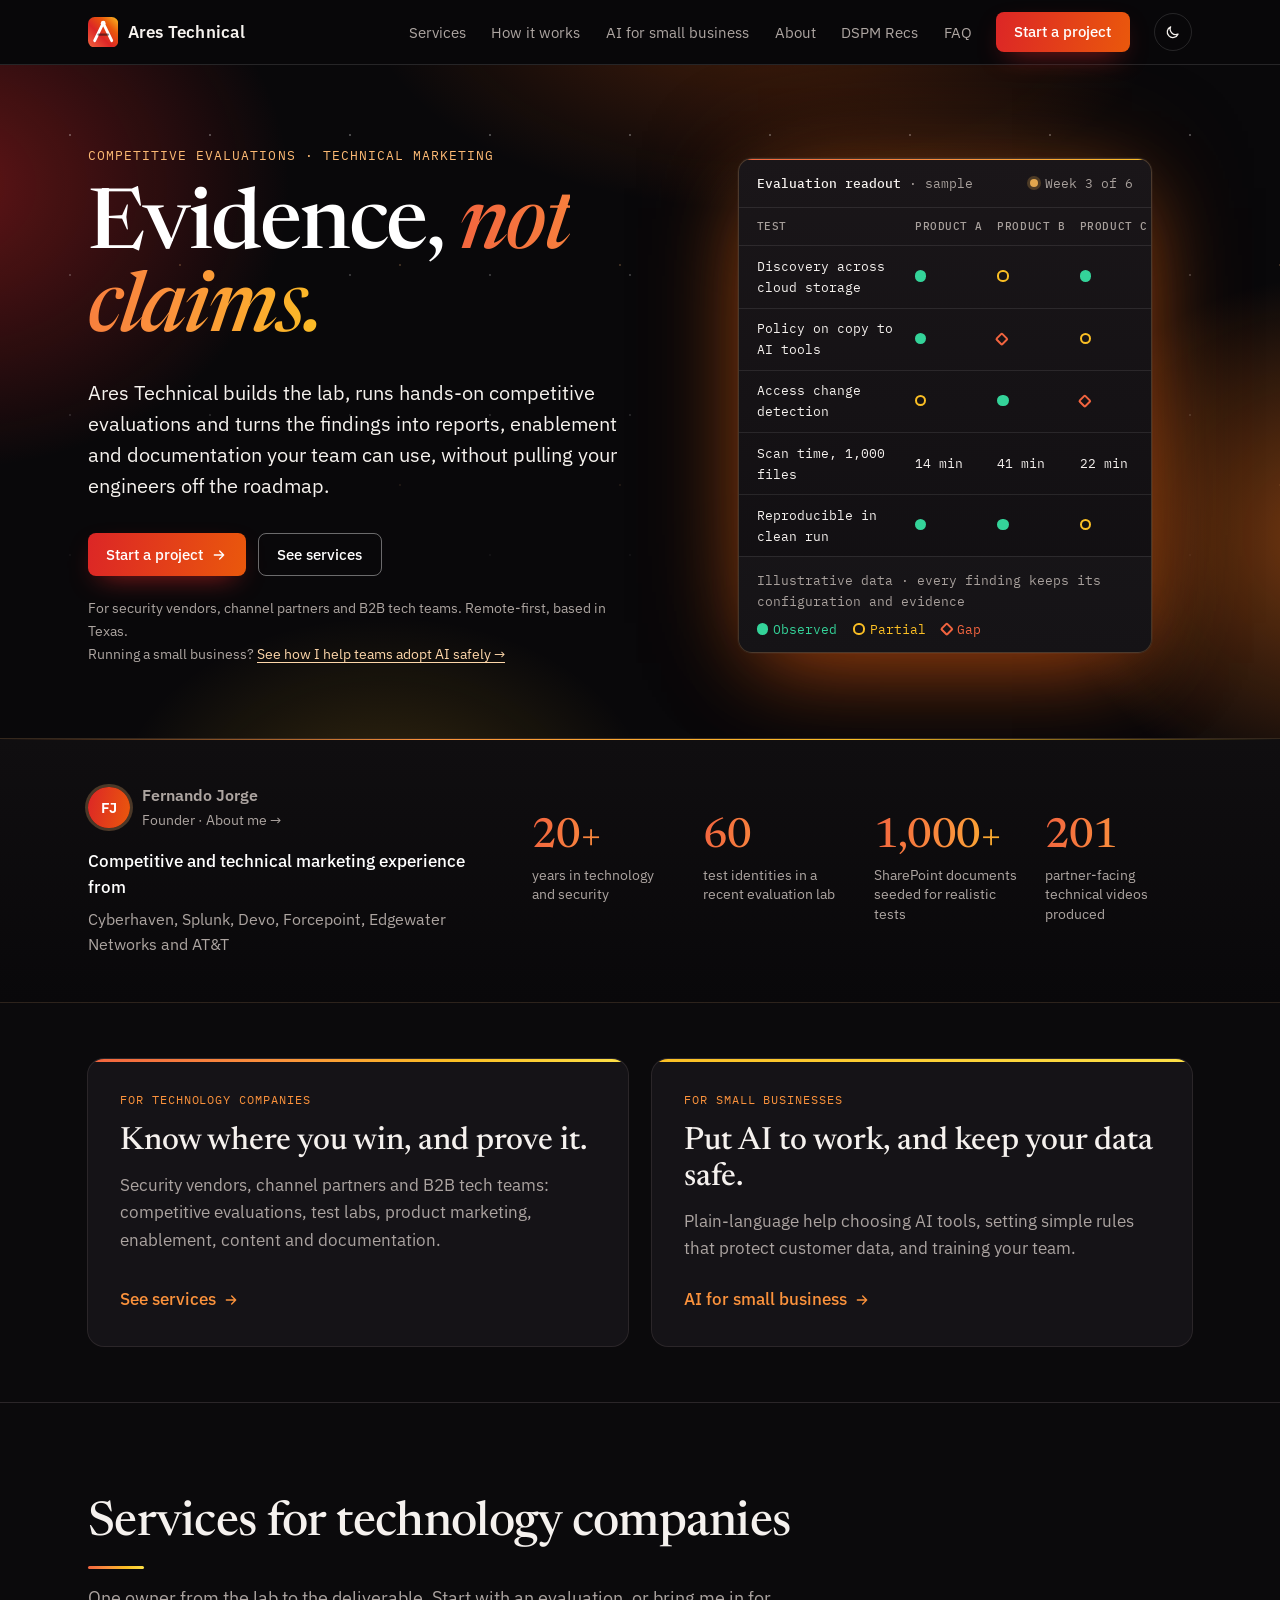
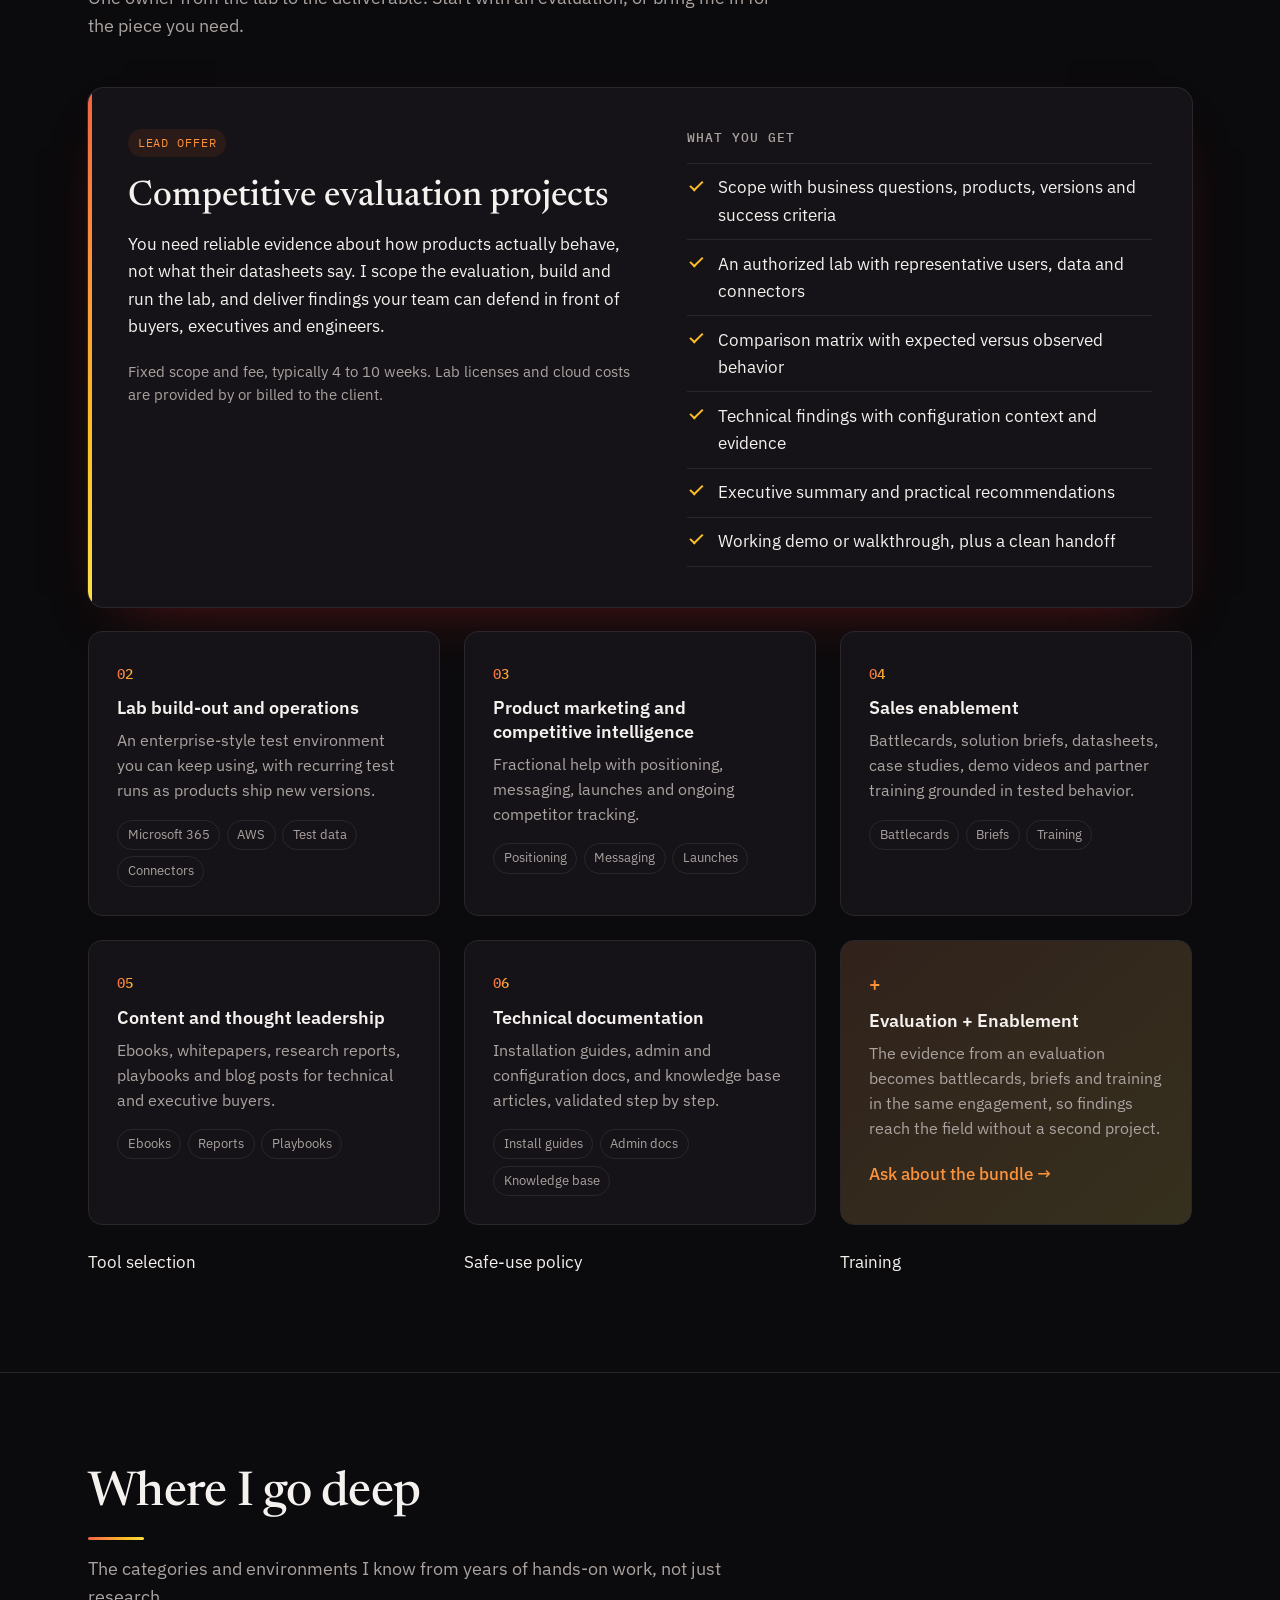
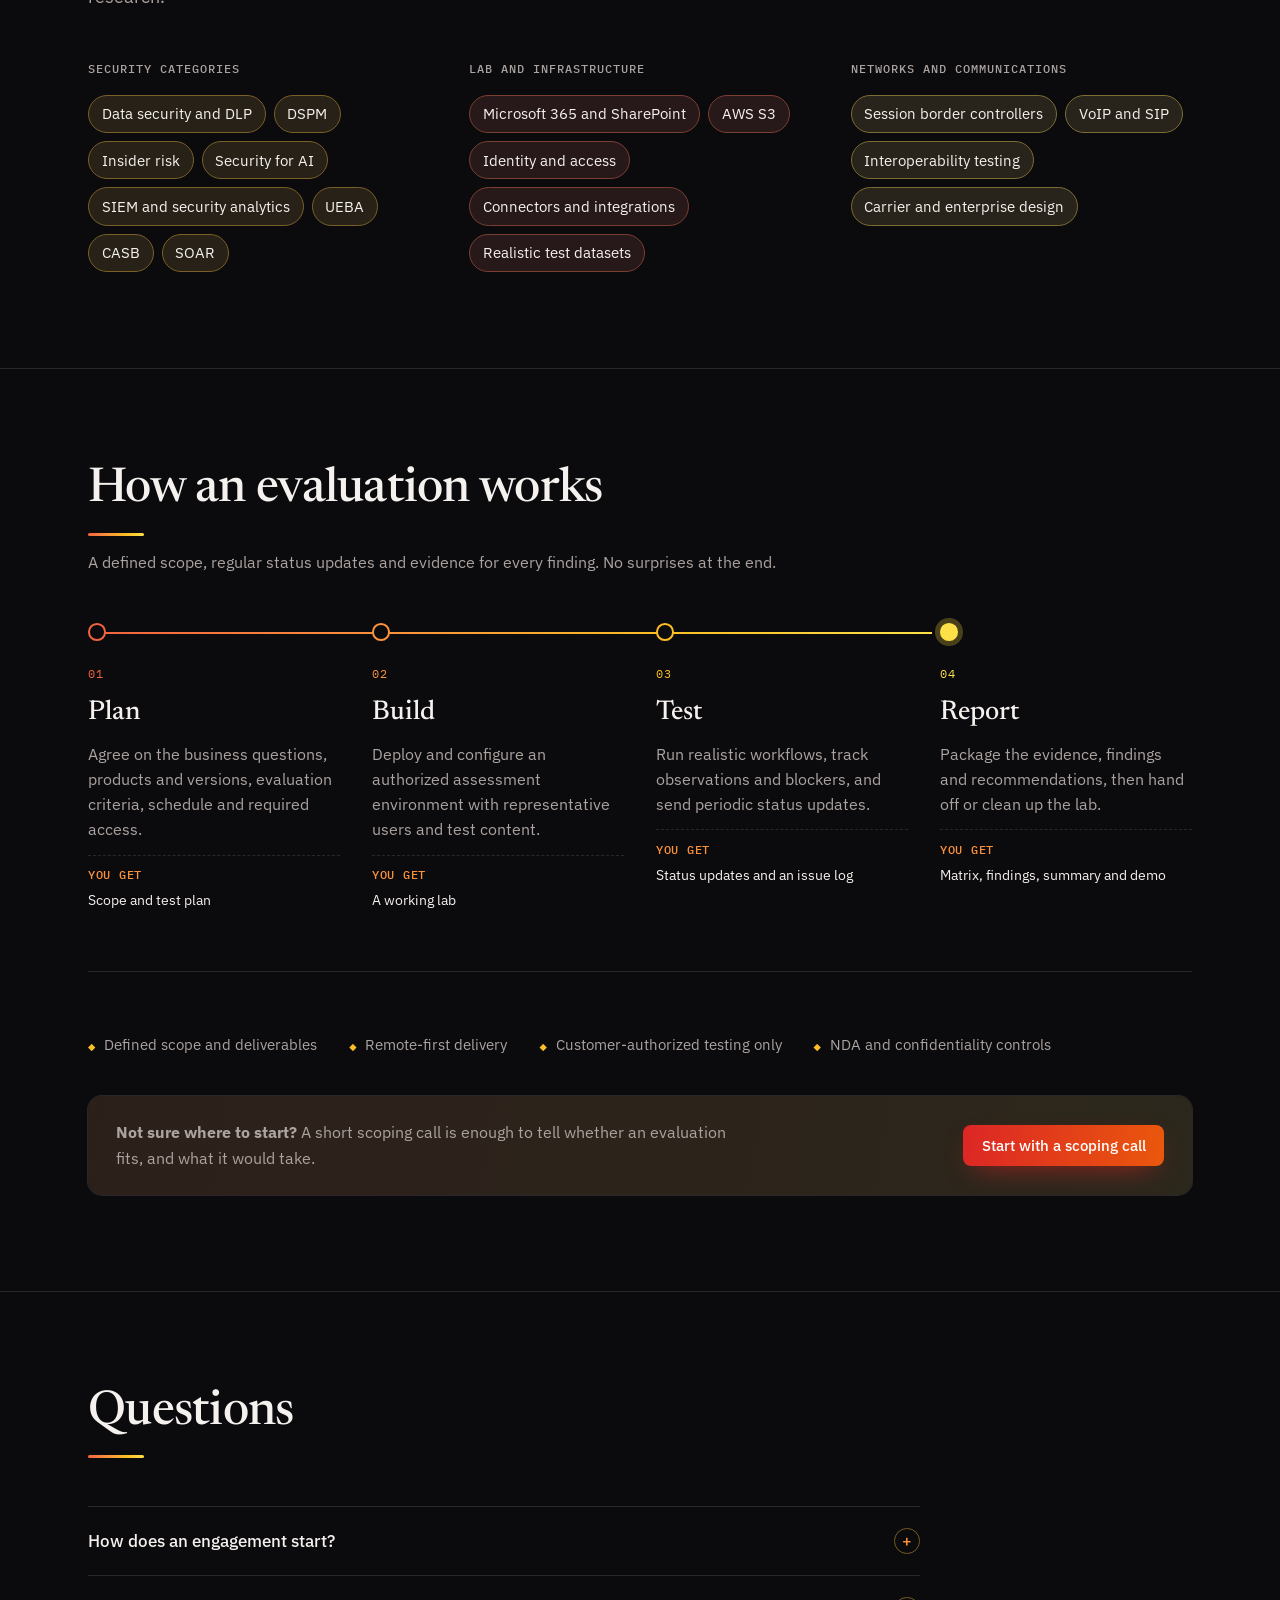
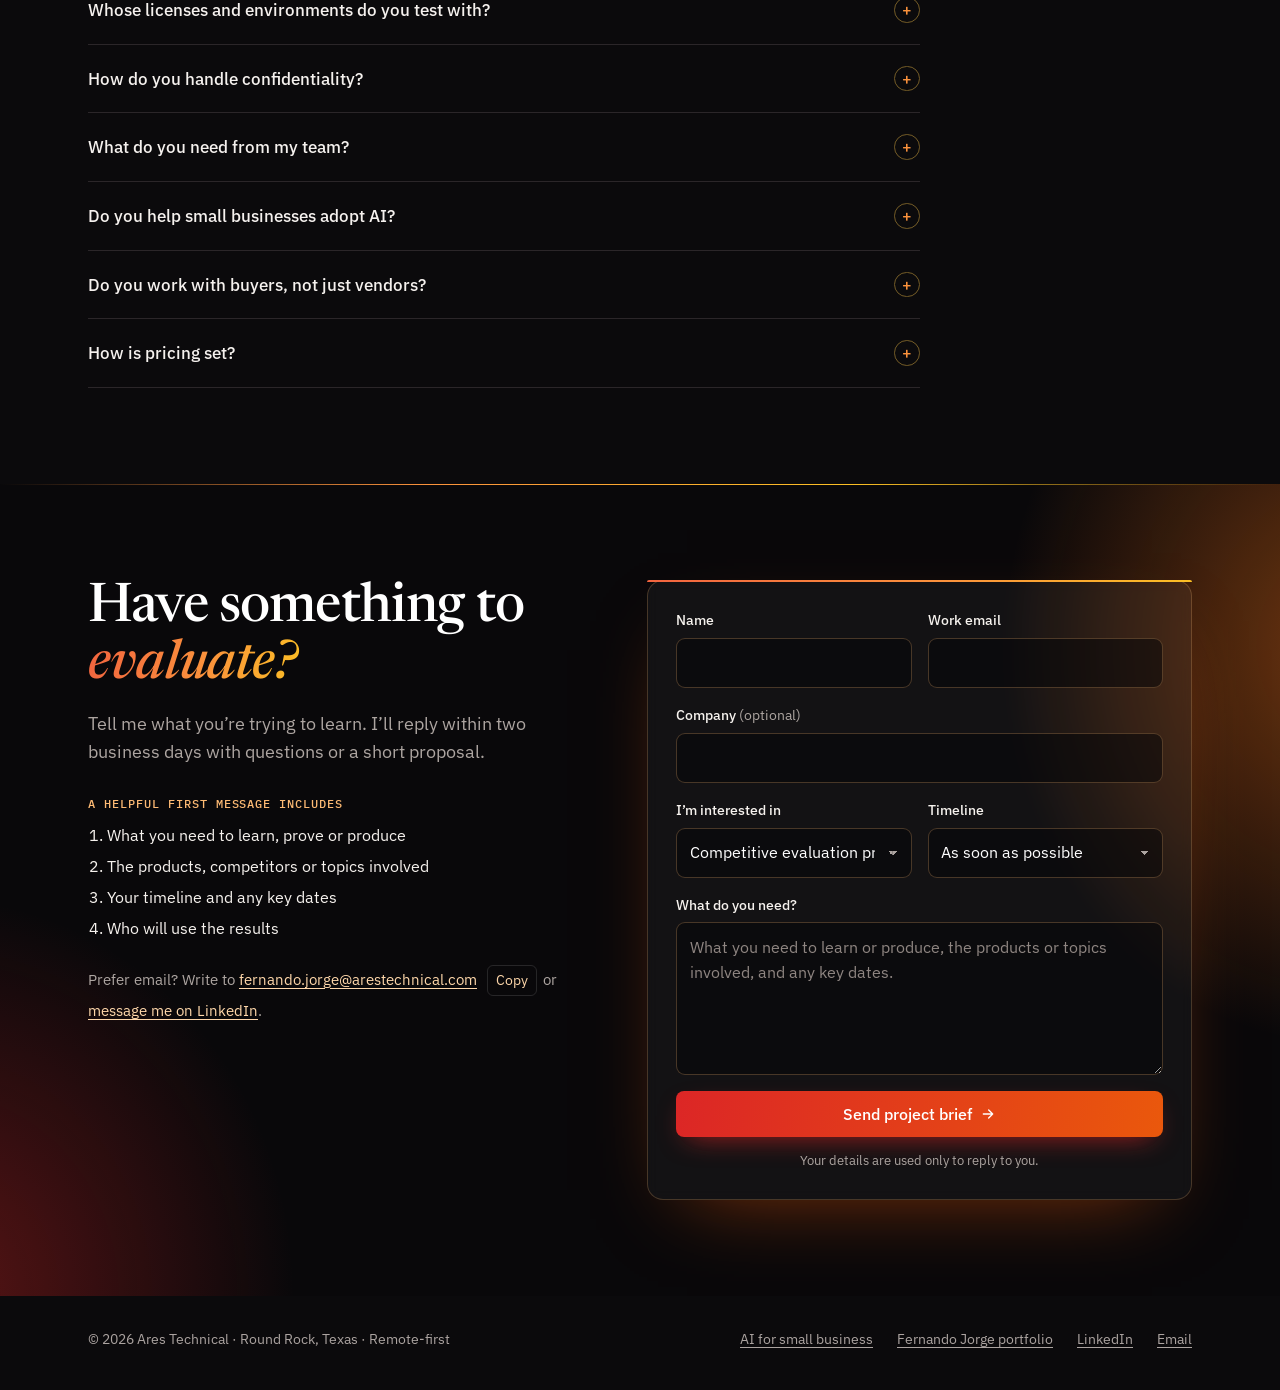
==== index.html @ 64ede727 "Add DSPM Recs to top menus; keep menus on one line - DSPM Recs link on homepage, AI page and portfol" ====
<!DOCTYPE html>
<html lang="en">
<head>
<script>document.documentElement.classList.add("js");var t=null;try{t=localStorage.getItem("fj-theme")}catch(e){}document.documentElement.setAttribute("data-theme",t||"dark")</script>
<meta charset="utf-8">
<meta name="viewport" content="width=device-width, initial-scale=1, viewport-fit=cover">
<title>Ares Technical — Competitive Evaluations and Technical Marketing</title>
<meta name="description" content="Ares Technical builds the lab, runs hands-on competitive evaluations and turns the findings into reports, enablement and documentation your team can use. Security, B2B tech and AI adoption for small businesses, remote-first.">
<link rel="canonical" href="https://arestechnical.com/">
<link rel="icon" href="/favicon.svg" type="image/svg+xml">
<meta property="og:type" content="website">
<meta property="og:site_name" content="Ares Technical">
<meta property="og:title" content="Ares Technical — Evidence, not claims">
<meta property="og:description" content="Hands-on competitive evaluations, lab build-out and technical marketing for security vendors, channel partners and B2B tech.">
<meta property="og:url" content="https://arestechnical.com/">
<meta name="twitter:card" content="summary">
<meta name="theme-color" content="#09080A">
<link rel="preconnect" href="https://fonts.googleapis.com">
<link rel="preconnect" href="https://fonts.gstatic.com" crossorigin>
<link href="https://fonts.googleapis.com/css2?family=Newsreader:ital,opsz,wght@0,6..72,400;0,6..72,500;1,6..72,400&family=IBM+Plex+Sans:wght@400;500;600&family=IBM+Plex+Mono:wght@400;500&display=swap" rel="stylesheet">
<script type="application/ld+json">
{"@context":"https://schema.org","@type":"ProfessionalService","name":"Ares Technical","url":"https://arestechnical.com/","email":"fernando.jorge@arestechnical.com","description":"Hands-on competitive evaluations, lab build-out and operations, product marketing, content, sales enablement, technical documentation, and AI adoption consulting for small businesses.","areaServed":"US","address":{"@type":"PostalAddress","addressLocality":"Round Rock","addressRegion":"TX","addressCountry":"US"},"founder":{"@type":"Person","name":"Fernando Jorge","url":"https://arestechnical.com/fernando/","sameAs":["https://www.linkedin.com/in/fernando-jorge"]}}
</script>
<style>
:root{
  --bg:#F6F7F5; --surface:#FFFFFF; --ink:#13233A; --muted:#556275; --rule:#D8DDE2;
  --accent:#0F6A69; --accent-ink:#FFFFFF; --accent-soft:#E2EFEE; --node:#B97A1F;
  --band:#13233A; --band-ink:#E6EBF1; --band-muted:#9AA7B8; --band-rule:#2A384B; --band-accent:#5DB8B3;
  --ok:#0F6A69; --part:#B97A1F; --gap:#B4434A;
  --serif:"Newsreader", Georgia, "Times New Roman", serif;
  --sans:"IBM Plex Sans", "Segoe UI", system-ui, -apple-system, sans-serif;
  --mono:"IBM Plex Mono", ui-monospace, "SF Mono", Menlo, monospace;
  color-scheme:light;
}
@media (prefers-color-scheme: dark){
  :root:not([data-theme="light"]){
    --bg:#0F1722; --surface:#152132; --ink:#E6EBF1; --muted:#9AA7B8; --rule:#2A384B;
    --accent:#5DB8B3; --accent-ink:#0F1722; --accent-soft:#1A3236; --node:#E2A64E;
    --band:#0A111A; --band-rule:#22303F;
    --ok:#5DB8B3; --part:#E2A64E; --gap:#E57B82; color-scheme:dark;
  }
}
:root[data-theme="dark"]{
  --bg:#0F1722; --surface:#152132; --ink:#E6EBF1; --muted:#9AA7B8; --rule:#2A384B;
  --accent:#5DB8B3; --accent-ink:#0F1722; --accent-soft:#1A3236; --node:#E2A64E;
  --band:#0A111A; --band-rule:#22303F;
  --ok:#5DB8B3; --part:#E2A64E; --gap:#E57B82; color-scheme:dark;
}
*,*::before,*::after{box-sizing:border-box}
html{scroll-behavior:smooth; scroll-padding-top:5rem}
@media (prefers-reduced-motion: reduce){html{scroll-behavior:auto}}
body{margin:0; background:var(--bg); color:var(--ink); font-family:var(--sans); font-size:1.0625rem; line-height:1.6; -webkit-font-smoothing:antialiased}
a{color:var(--accent); text-underline-offset:.18em; text-decoration-thickness:1px}
a:hover{text-decoration-thickness:2px}
:focus-visible{outline:2px solid var(--accent); outline-offset:3px; border-radius:3px}
.wrap{max-width:72rem; margin:0 auto; padding:0 1.5rem}
@media (max-width:480px){.wrap{padding:0 1rem}}
.skip{position:absolute; left:-999px; top:.5rem; background:var(--surface); padding:.5rem 1rem; z-index:20}
.skip:focus{left:1rem}

/* Header */
header.site{position:sticky; top:0; z-index:10; background:color-mix(in srgb, var(--bg) 92%, transparent); backdrop-filter:saturate(1.4) blur(8px); -webkit-backdrop-filter:saturate(1.4) blur(8px); border-bottom:1px solid var(--rule)}
header.site .wrap{display:flex; align-items:center; gap:1.5rem; min-height:4rem}
.brand{display:inline-flex; align-items:center; gap:.6rem; color:var(--ink); text-decoration:none; font-weight:600; letter-spacing:.01em; margin-right:auto}
.brand svg{width:1.9rem; height:1.9rem; flex:none}
.brand span{font-size:1.05rem}
nav.site ul{display:flex; gap:1.6rem; list-style:none; margin:0; padding:0; font-size:.95rem}
nav.site a{color:var(--muted); text-decoration:none}
nav.site a:hover{color:var(--ink)}
.btn{display:inline-flex; align-items:center; gap:.5rem; font:500 .95rem/1 var(--sans); padding:.8rem 1.15rem; border-radius:8px; text-decoration:none; border:1px solid transparent; cursor:pointer; transition:background-color .15s, border-color .15s, color .15s, transform .15s}
.btn-primary{background:var(--accent); color:var(--accent-ink)}
.btn-primary:hover{filter:brightness(1.08)}
.btn-ghost{border-color:var(--rule); color:var(--ink); background:transparent}
.btn-ghost:hover{border-color:var(--accent); color:var(--accent)}
.btn svg{width:1rem; height:1rem}
.icon-btn{display:inline-grid; place-items:center; width:2.4rem; height:2.4rem; border-radius:50%; border:1px solid var(--rule); background:transparent; color:var(--ink); cursor:pointer; flex:none}
.icon-btn:hover{border-color:var(--accent); color:var(--accent)}
.icon-btn svg{width:1.05rem; height:1.05rem}
.theme-btn .moon{display:none}
:root[data-theme="dark"] .theme-btn .sun{display:none}
:root[data-theme="dark"] .theme-btn .moon{display:block}
@media (prefers-color-scheme: dark){:root:not([data-theme="light"]) .theme-btn .sun{display:none} :root:not([data-theme="light"]) .theme-btn .moon{display:block}}
.menu-btn{display:none}
@media (max-width:1180px){
  .menu-btn{display:inline-grid}
  .hdr-cta{display:none}
  nav.site{position:absolute; left:0; right:0; top:100%; background:var(--bg); border-bottom:1px solid var(--rule); display:none}
  nav.site.open{display:block}
  nav.site ul{flex-direction:column; gap:0; padding:.5rem 1.5rem 1rem}
  nav.site li a{display:block; padding:.75rem 0; font-size:1.05rem; color:var(--ink); border-bottom:1px solid var(--rule)}
  nav.site li:last-child a{border-bottom:0}
}

/* Hero */
.hero{padding:5rem 0 4.5rem}
.hero .wrap{display:grid; grid-template-columns:1.05fr .95fr; gap:4rem; align-items:center}
.eyebrow{font-family:var(--mono); font-size:.8rem; letter-spacing:.08em; text-transform:uppercase; color:var(--accent); margin:0 0 1.25rem}
.hero h1{font-family:var(--serif); font-weight:500; font-size:clamp(3rem,6.5vw,5.4rem); line-height:1; letter-spacing:-.025em; margin:0 0 1.5rem}
.hero h1 em{font-style:italic; color:var(--accent)}
.lede{font-size:clamp(1.1rem,1.6vw,1.25rem); line-height:1.55; max-width:34rem; margin:0 0 2rem}
.cta-row{display:flex; flex-wrap:wrap; gap:.75rem}
.hero-note{font-size:.9rem; color:var(--muted); margin:1.25rem 0 0}
@media (max-width:960px){ .hero .wrap{grid-template-columns:1fr; gap:3rem} .hero{padding:3.5rem 0} }

/* Signature: evaluation readout */
.readout{background:var(--surface); border:1px solid var(--rule); border-radius:14px; box-shadow:0 1px 0 var(--rule), 0 18px 40px -24px rgba(19,35,58,.35); overflow:hidden; font-family:var(--mono); font-size:.82rem}
.readout-head{display:flex; align-items:center; justify-content:space-between; gap:1rem; padding:.85rem 1.1rem; border-bottom:1px solid var(--rule); color:var(--muted)}
.readout-head b{color:var(--ink); font-weight:500}
.lamp{display:inline-flex; align-items:center; gap:.45rem}
.lamp::before{content:""; width:.5rem; height:.5rem; border-radius:50%; background:var(--node); box-shadow:0 0 0 3px color-mix(in srgb, var(--node) 25%, transparent)}
.readout table{width:100%; border-collapse:collapse; table-layout:fixed}
.readout col.cap{width:40%}
.readout th,.readout td{padding:.6rem .7rem; text-align:left; border-bottom:1px solid var(--rule); white-space:nowrap}
.readout th:first-child,.readout td:first-child{padding-left:1.1rem}
.readout thead th{font-weight:500; color:var(--muted); font-size:.7rem; text-transform:uppercase; letter-spacing:.05em}
.readout td:first-child{color:var(--ink); white-space:normal}
.readout tbody tr:last-child td{border-bottom:0}
.mark{display:inline-flex; align-items:center; gap:.4rem}
.mark b{position:absolute; width:1px; height:1px; overflow:hidden; clip:rect(0 0 0 0); white-space:nowrap}
.legend .mark{gap:.35rem}
.mark i{width:.7rem; height:.7rem; border-radius:50%; display:inline-block}
.m-ok i{background:var(--ok)} .m-part i{background:transparent; border:2px solid var(--part)} .m-gap i{background:transparent; border:2px solid var(--gap); border-radius:2px; transform:rotate(45deg); width:.6rem; height:.6rem}
.m-ok{color:var(--ok)} .m-part{color:var(--part)} .m-gap{color:var(--gap)}
.readout-foot .legend{display:inline-flex; flex-wrap:wrap; gap:.4rem 1rem}
.readout-foot{display:flex; flex-wrap:wrap; gap:.4rem 1.25rem; padding:.8rem 1.1rem; border-top:1px solid var(--rule); color:var(--muted); background:color-mix(in srgb, var(--surface) 70%, var(--bg))}
.readout .row-in{opacity:1}
html.js .readout tbody tr{opacity:0; transform:translateY(4px); transition:opacity .45s ease, transform .45s ease}
html.js .readout.run tbody tr{opacity:1; transform:none}
@media (prefers-reduced-motion: reduce){ html.js .readout tbody tr{opacity:1; transform:none; transition:none} }
@media (max-width:1180px){ .readout{font-size:.76rem} }
@media (max-width:520px){ .readout th,.readout td{padding:.55rem .45rem} .readout th:first-child,.readout td:first-child{padding-left:.8rem} .readout{font-size:.72rem} .readout col.cap{width:44%} .readout th .pre{display:none} }

/* Proof band */
.band{background:var(--band); color:var(--band-ink)}
.proof{padding:2.75rem 0}
.proof .wrap{display:grid; grid-template-columns:1.2fr 2fr; gap:3rem; align-items:center}
.proof-lede{margin:0; font-size:1rem; color:var(--band-muted)}
.proof-lede strong{display:block; color:var(--band-ink); font-weight:500; font-size:1.05rem; margin-bottom:.35rem}
.stats{display:grid; grid-template-columns:repeat(4,1fr); gap:1.5rem; list-style:none; margin:0; padding:0}
.stats strong{display:block; font-family:var(--serif); font-weight:500; font-size:clamp(2rem,3.4vw,2.6rem); line-height:1; color:var(--band-accent); letter-spacing:-.02em}
.stats span{display:block; font-size:.88rem; color:var(--band-muted); margin-top:.45rem; line-height:1.4}
@media (max-width:900px){ .proof .wrap{grid-template-columns:1fr; gap:2rem} .stats{grid-template-columns:repeat(2,1fr)} }

/* Sections */
section.block{padding:6rem 0}
section.block + section.block{border-top:1px solid var(--rule)}
.sec-head{max-width:44rem; margin:0 0 3rem}
.sec-head h2{font-family:var(--serif); font-weight:500; font-size:clamp(2.1rem,4vw,3rem); line-height:1.08; letter-spacing:-.015em; margin:0 0 .9rem}
.sec-head p{color:var(--muted); margin:0; font-size:1.1rem}
@media (max-width:640px){ section.block{padding:4rem 0} }

/* Services */
.lead-svc{display:grid; grid-template-columns:1.1fr 1fr; gap:3rem; background:var(--surface); border:1px solid var(--rule); border-radius:16px; padding:2.5rem; margin-bottom:1.5rem}
.tag{display:inline-block; font-family:var(--mono); font-size:.72rem; letter-spacing:.08em; text-transform:uppercase; color:var(--accent); background:var(--accent-soft); padding:.3rem .6rem; border-radius:999px; margin:0 0 1rem}
.lead-svc h3{font-family:var(--serif); font-weight:500; font-size:clamp(1.7rem,3vw,2.2rem); line-height:1.12; margin:0 0 .9rem}
.lead-svc p{margin:0 0 1.25rem}
.lead-svc .fine{font-size:.92rem; color:var(--muted); margin:0}
.deliv h4{font-size:.8rem; font-family:var(--mono); text-transform:uppercase; letter-spacing:.08em; color:var(--muted); font-weight:500; margin:0 0 .9rem}
.deliv ul{list-style:none; margin:0; padding:0}
.deliv li{position:relative; padding:.65rem 0 .65rem 1.9rem; border-top:1px solid var(--rule)}
.deliv li:last-child{border-bottom:1px solid var(--rule)}
.deliv li::before{content:""; position:absolute; left:.2rem; top:1.05rem; width:.8rem; height:.45rem; border-left:2px solid var(--accent); border-bottom:2px solid var(--accent); transform:rotate(-45deg)}
@media (max-width:860px){ .lead-svc{grid-template-columns:1fr; gap:2rem; padding:1.75rem} }
.svc-grid{display:grid; grid-template-columns:repeat(3,1fr); gap:1.5rem; list-style:none; margin:0; padding:0}
.svc{background:var(--surface); border:1px solid var(--rule); border-radius:14px; padding:1.75rem; transition:border-color .2s, transform .2s}
.svc:hover{border-color:var(--accent); transform:translateY(-2px)}
.svc .num{font-family:var(--mono); font-size:.78rem; color:var(--accent)}
.svc h3{font-size:1.15rem; font-weight:600; margin:.6rem 0 .5rem; line-height:1.3}
.svc p{margin:0 0 1rem; color:var(--muted); font-size:.98rem}
.svc .chips{display:flex; flex-wrap:wrap; gap:.4rem; list-style:none; margin:0; padding:0}
.svc .chips li{font-size:.8rem; padding:.25rem .6rem; border:1px solid var(--rule); border-radius:999px; color:var(--muted)}
@media (max-width:960px){ .svc-grid{grid-template-columns:repeat(2,1fr)} }
@media (max-width:620px){ .svc-grid{grid-template-columns:1fr} }
.bundle{margin-top:1.5rem; display:flex; gap:1rem; align-items:flex-start; padding:1.25rem 1.5rem; border-left:3px solid var(--node); background:color-mix(in srgb, var(--node) 7%, var(--bg)); border-radius:0 10px 10px 0}
.bundle p{margin:0}

/* Process */
.process ol{list-style:none; margin:0; padding:0; display:grid; grid-template-columns:repeat(4,1fr); gap:2rem; position:relative}
.process ol::before{content:""; position:absolute; left:.55rem; right:calc(25% - 1rem); top:.55rem; height:2px; background:linear-gradient(90deg,var(--accent),var(--accent) 70%,var(--node))}
.process li{position:relative; padding-top:2.25rem}
.process .dot{position:absolute; top:0; left:0; width:1.1rem; height:1.1rem; border-radius:50%; background:var(--bg); border:2px solid var(--accent)}
.process li:last-child .dot{background:var(--node); border-color:var(--node)}
.process .step{font-family:var(--mono); font-size:.78rem; color:var(--muted); letter-spacing:.06em}
.process h3{font-family:var(--serif); font-weight:500; font-size:1.7rem; margin:.25rem 0 .5rem}
.process p{margin:0 0 .75rem; color:var(--muted); font-size:.98rem}
.process .out{font-size:.9rem; color:var(--ink); border-top:1px dashed var(--rule); padding-top:.65rem}
.process .out b{font-family:var(--mono); font-weight:500; font-size:.74rem; text-transform:uppercase; letter-spacing:.06em; color:var(--accent); display:block; margin-bottom:.2rem}
@media (max-width:860px){
  .process ol{grid-template-columns:1fr; gap:2rem; padding-left:2.25rem}
  .process ol::before{left:.5rem; right:auto; top:.5rem; bottom:.5rem; width:2px; height:auto; background:linear-gradient(180deg,var(--accent),var(--accent) 75%,var(--node))}
  .process li{padding-top:0}
  .process .dot{left:-2.25rem; top:.2rem}
}
.terms{display:flex; flex-wrap:wrap; gap:.6rem 2rem; list-style:none; margin:3rem 0 0; padding:1.5rem 0 0; border-top:1px solid var(--rule); font-size:.95rem; color:var(--muted)}
.terms li::before{content:"\25C6"; color:var(--accent); font-size:.6rem; margin-right:.55rem; vertical-align:middle}

/* Clients: tabs */
.tabs{display:grid; grid-template-columns:16rem 1fr; gap:3rem; align-items:start}
.tablist{display:flex; flex-direction:column; gap:.35rem}
.tab{all:unset; box-sizing:border-box; cursor:pointer; padding:.85rem 1rem; border-radius:10px; border:1px solid transparent; color:var(--muted); font-weight:500; display:flex; justify-content:space-between; align-items:center}
.tab:hover{color:var(--ink); background:var(--surface)}
.tab[aria-selected="true"]{color:var(--ink); background:var(--surface); border-color:var(--rule)}
.tab[aria-selected="true"]::after{content:""; width:.5rem; height:.5rem; border-top:2px solid var(--accent); border-right:2px solid var(--accent); transform:rotate(45deg)}
.tab:focus-visible{outline:2px solid var(--accent); outline-offset:2px}
.panel{background:var(--surface); border:1px solid var(--rule); border-radius:16px; padding:2.25rem; min-height:19rem}
.panel h3{font-family:var(--serif); font-weight:500; font-size:1.9rem; line-height:1.15; margin:0 0 .75rem}
.panel .prob{color:var(--muted); margin:0 0 1.5rem; font-size:1.05rem}
.panel h4{font-family:var(--mono); font-weight:500; font-size:.76rem; text-transform:uppercase; letter-spacing:.08em; color:var(--accent); margin:0 0 .6rem}
.panel ul{margin:0 0 1.5rem; padding-left:1.15rem}
.panel li{margin:.35rem 0}
.panel .fit{margin:0; font-size:.95rem; padding-top:1rem; border-top:1px solid var(--rule)}
html.js .panel{animation:fade .35s ease}
@keyframes fade{from{opacity:0; transform:translateY(6px)} to{opacity:1; transform:none}}
@media (prefers-reduced-motion: reduce){ html.js .panel{animation:none} }
@media (max-width:860px){
  .tabs{grid-template-columns:1fr; gap:1.25rem}
  .tablist{flex-direction:row; overflow-x:auto; padding-bottom:.25rem; scrollbar-width:thin}
  .tab{white-space:nowrap; flex:none}
  .tab[aria-selected="true"]::after{display:none}
  .panel{padding:1.5rem}
}

/* Expertise */
.exp{display:grid; grid-template-columns:repeat(3,1fr); gap:2.5rem}
@media (max-width:1100px){ .exp{grid-template-columns:repeat(2,1fr)} }
.exp h3{font-family:var(--mono); font-weight:500; font-size:.78rem; text-transform:uppercase; letter-spacing:.08em; color:var(--muted); margin:0 0 1rem}
.exp ul{list-style:none; margin:0; padding:0; display:flex; flex-wrap:wrap; gap:.5rem}
.exp li{font-size:.92rem; padding:.4rem .8rem; border:1px solid var(--rule); border-radius:999px; background:var(--surface)}
@media (max-width:860px){ .exp{grid-template-columns:1fr; gap:2rem} }

/* Work */
.work-grid{display:grid; grid-template-columns:repeat(2,1fr); gap:1.5rem; list-style:none; margin:0; padding:0}
.work{display:flex; flex-direction:column; background:var(--surface); border:1px solid var(--rule); border-radius:14px; padding:1.75rem; text-decoration:none; color:var(--ink); transition:border-color .2s, transform .2s}
.work:hover{border-color:var(--accent); transform:translateY(-2px)}
.work .meta{font-family:var(--mono); font-size:.76rem; color:var(--muted); text-transform:uppercase; letter-spacing:.06em}
.work h3{font-family:var(--serif); font-weight:500; font-size:1.45rem; line-height:1.2; margin:.6rem 0 .5rem}
.work p{margin:0 0 1rem; color:var(--muted); font-size:.98rem}
.work .go{margin-top:auto; color:var(--accent); font-weight:500; font-size:.95rem}
.work-more{margin:2rem 0 0}
@media (max-width:760px){ .work-grid{grid-template-columns:1fr} }

/* About */
.about{display:grid; grid-template-columns:1fr 1.4fr; gap:4rem; align-items:start}
.about .sec-head{margin:0}
.about-body p{margin:0 0 1.1rem; font-size:1.08rem}
.about-body .roles-h{font-family:var(--mono); font-weight:500; font-size:.76rem; letter-spacing:.08em; text-transform:uppercase; color:var(--accent); margin:2rem 0 .6rem}
.about-body .roles{list-style:none; margin:0 0 1.5rem; padding:0}
.about-body .roles li{display:grid; grid-template-columns:12rem 1fr; gap:1.25rem; padding:.75rem 0; border-top:1px solid var(--rule); font-size:.95rem}
.about-body .roles li:last-child{border-bottom:1px solid var(--rule)}
.about-body .roles b{font-weight:600}
.about-body .roles span{color:var(--muted)}
.creds{display:flex; flex-wrap:wrap; gap:.5rem; list-style:none; margin:0 0 1.5rem; padding:0}
.creds li{font-size:.85rem; padding:.3rem .7rem; border-radius:6px; background:var(--accent-soft); color:var(--ink)}
@media (max-width:860px){ .about{grid-template-columns:1fr; gap:2rem} .about-body .roles li{grid-template-columns:1fr; gap:.2rem} }

/* FAQ */
.faq{max-width:52rem}
.faq details{border-top:1px solid var(--rule)}
.faq details:last-child{border-bottom:1px solid var(--rule)}
.faq summary{list-style:none; cursor:pointer; display:flex; justify-content:space-between; gap:1rem; align-items:center; padding:1.25rem 0; font-weight:500; font-size:1.08rem}
.faq summary::-webkit-details-marker{display:none}
.faq summary::after{content:"+"; flex:none; width:1.6rem; height:1.6rem; display:grid; place-items:center; border:1px solid var(--rule); border-radius:50%; color:var(--accent); font-size:1rem}
.faq details[open] summary::after{content:"\2212"}
.faq details p{margin:0 0 1.25rem; color:var(--muted); max-width:46rem}

/* Contact */
.contact{padding:6rem 0}
.contact .wrap{display:grid; grid-template-columns:1.2fr 1fr; gap:4rem; align-items:start}
.contact h2{font-family:var(--serif); font-weight:500; font-size:clamp(2.3rem,4.5vw,3.4rem); line-height:1.05; letter-spacing:-.015em; margin:0 0 1rem; color:var(--band-ink)}
.contact h2 em{color:var(--band-accent)}
.contact p{color:var(--band-muted); margin:0 0 1.75rem; font-size:1.1rem; max-width:32rem}
.contact .btn-primary{background:var(--band-accent); color:#0A111A}
.contact .btn-ghost{color:var(--band-ink); border-color:var(--band-rule)}
.contact .btn-ghost:hover{border-color:var(--band-accent); color:var(--band-accent)}
.brief{border:1px solid var(--band-rule); border-radius:14px; padding:1.75rem}
.brief h3{font-family:var(--mono); font-weight:500; font-size:.78rem; text-transform:uppercase; letter-spacing:.08em; color:var(--band-accent); margin:0 0 1rem}
.brief ol{margin:0; padding-left:1.2rem; color:var(--band-ink)}
.brief li{margin:.55rem 0}
.brief .mail{display:block; margin-top:1.25rem; padding-top:1rem; border-top:1px solid var(--band-rule); color:var(--band-muted); font-size:.95rem}
.brief .mail a{color:var(--band-ink)}
@media (max-width:860px){ .contact .wrap{grid-template-columns:1fr; gap:2.5rem} .contact{padding:4rem 0} }

footer.site{padding:2rem 0 2.5rem; font-size:.88rem; color:var(--muted)}
footer.site .wrap{display:flex; flex-wrap:wrap; gap:1rem 2rem; justify-content:space-between}
footer.site ul{display:flex; flex-wrap:wrap; gap:.5rem 1.5rem; list-style:none; margin:0; padding:0}
footer.site a{color:var(--muted)}
footer.site a:hover{color:var(--ink)}

html.js .rv{opacity:0; transform:translateY(14px); transition:opacity .7s ease, transform .7s ease}
html.js .rv.in{opacity:1; transform:none}
@media (prefers-reduced-motion: reduce){ html.js .rv{opacity:1; transform:none; transition:none} .svc, .work{transition:none} }

/* ===== Color layer: warm near-black + red → orange → amber → yellow ===== */
:root{
  /* light theme */
  --bg:#FBF8F5; --surface:#FFFFFF; --ink:#1A1418; --muted:#665A5E; --rule:#EDE3DC;
  --accent:#C2410C; --accent-soft:#FDECE4;
  --c1:#DC2626; --c2:#EA580C; --c3:#C2410C; --c4:#D97706;
  --grad:linear-gradient(100deg,var(--c1) 0%,var(--c2) 35%,var(--c3) 68%,var(--c4) 100%);
  --grad-text:linear-gradient(100deg,#EA580C 0%,#C2410C 100%);
  --btn:linear-gradient(100deg,#DC2626 0%,#EA580C 100%);
  --ondark-text:linear-gradient(100deg,#F2643F 0%,#FB923C 55%,#FBBF24 100%);
  --night:#09080A; --night-ink:#F6F2EE; --night-muted:#ADA5A1; --night-rule:rgba(255,255,255,.12);
}
:root[data-theme="dark"]{
  --bg:#0B0A0C; --surface:#151317; --ink:#F5F1EE; --muted:#ABA3A0; --rule:#2B2629;
  --accent:#FB923C; --accent-soft:#2A1A18;
  --c1:#F2643F; --c2:#FB923C; --c3:#FBBF24; --c4:#FDE047;
  --grad-text:var(--ondark-text);
}
@media (prefers-color-scheme: dark){ :root:not([data-theme="light"]){
  --bg:#0B0A0C; --surface:#151317; --ink:#F5F1EE; --muted:#ABA3A0; --rule:#2B2629;
  --accent:#FB923C; --accent-soft:#2A1A18;
  --c1:#F2643F; --c2:#FB923C; --c3:#FBBF24; --c4:#FDE047;
  --grad-text:var(--ondark-text);
}}

/* Header: always midnight */
header.site{background:color-mix(in srgb, var(--night) 86%, transparent); border-bottom-color:var(--night-rule)}
header.site .brand{color:var(--night-ink)}
header.site nav.site a{color:var(--night-muted)}
header.site nav.site a:hover{color:#fff}
header.site .icon-btn{color:var(--night-ink); border-color:var(--night-rule)}
header.site .icon-btn:hover{color:#fff; border-color:#fff}
@media (max-width:1180px){ header.site nav.site{background:var(--night); border-bottom-color:var(--night-rule)} header.site nav.site li a{color:var(--night-ink); border-bottom-color:var(--night-rule)} }

/* Buttons */
.btn-primary{background:var(--btn); color:#fff; border:0; box-shadow:0 10px 28px -12px rgba(220, 38, 38,.85)}
.btn-primary:hover{filter:brightness(1.1); transform:translateY(-1px)}
.btn-ghost:hover{border-color:var(--c3); color:var(--accent)}

/* Hero: midnight with blue/violet edge glows */
.hero{position:relative; overflow:hidden; color:var(--night-ink); background:
  radial-gradient(38% 60% at -4% 18%, rgba(220, 38, 38,.42) 0%, transparent 70%),
  radial-gradient(32% 55% at 104% 70%, rgba(249, 115, 22,.45) 0%, transparent 70%),
  radial-gradient(45% 45% at 60% -10%, rgba(234, 88, 12,.28) 0%, transparent 70%),
  radial-gradient(30% 40% at 30% 110%, rgba(251, 191, 36,.18) 0%, transparent 70%),
  var(--night)}
.hero::before{content:""; position:absolute; inset:0; pointer-events:none; opacity:.55;
  background-image:radial-gradient(rgba(255,255,255,.55) 1px, transparent 1.4px), radial-gradient(rgba(253, 186, 116,.6) 1px, transparent 1.4px);
  background-size:140px 140px, 220px 220px; background-position:0 0, 70px 90px;
  -webkit-mask-image:linear-gradient(180deg,#000 0%,transparent 85%); mask-image:linear-gradient(180deg,#000 0%,transparent 85%)}
.hero .wrap{position:relative}
.hero .eyebrow{color:#FDBA74}
.hero h1{color:#fff}
.hero h1 em{background:var(--ondark-text); -webkit-background-clip:text; background-clip:text; color:transparent; padding-right:.06em}
.hero .lede{color:var(--night-ink)}
.hero .hero-note{color:var(--night-muted)}
.hero .btn-ghost{color:#fff; border-color:rgba(255,255,255,.4)}
.hero .btn-ghost:hover{border-color:#fff; color:#fff; background:rgba(255,255,255,.06)}

/* Readout: dark app panel with a glow */
.readout{position:relative; --ink:#F5F1EE; --muted:#A8A09C; --rule:rgba(255,255,255,.09); --surface:#141215; --bg:#0E0C0F;
  --ok:#34D399; --part:#FBBF24; --gap:#F2643F;
  background:linear-gradient(180deg,#1A1619,#100E11); color:var(--ink); border:1px solid rgba(253, 186, 116,.22);
  box-shadow:0 0 0 1px rgba(255,255,255,.03), 0 30px 80px -20px rgba(234, 88, 12,.55), 0 0 120px -30px rgba(249, 115, 22,.5)}
.readout::before{content:""; position:absolute; inset:-1px -1px auto -1px; height:2px; background:var(--ondark-text); border-radius:14px 14px 0 0}
.readout .readout-foot{background:rgba(255,255,255,.02)}

/* Proof band: midnight with gradient numbers */
.proof.band{position:relative; background:linear-gradient(180deg,#100E10,#09080A); color:var(--night-ink); border-top:1px solid rgba(253, 186, 116,.18); border-bottom:1px solid rgba(253, 186, 116,.12)}
.proof.band::before{content:""; position:absolute; inset:0 0 auto 0; height:1px; background:linear-gradient(90deg,transparent,#FB923C,#FBBF24,transparent)}
.proof .proof-lede{color:var(--night-muted)}
.proof .proof-lede strong{color:#fff}
.proof .stats strong{background:var(--ondark-text); -webkit-background-clip:text; background-clip:text; color:transparent}
.proof .stats span{color:var(--night-muted)}

/* Section headings */
.sec-head h2::after{content:""; display:block; width:3.5rem; height:3px; border-radius:2px; background:var(--grad); margin-top:1rem}
.g-text{background:var(--grad-text); -webkit-background-clip:text; background-clip:text; color:transparent}

/* Services */
.tag{background:var(--accent-soft); color:var(--accent)}
.lead-svc{position:relative; border:0; overflow:hidden; box-shadow:0 0 0 1px var(--rule), 0 24px 60px -36px rgba(220, 38, 38,.5)}
.lead-svc::before{content:""; position:absolute; inset:0 auto 0 0; width:4px; background:linear-gradient(180deg,var(--c1),var(--c2),var(--c3),var(--c4))}
.deliv li::before{border-color:var(--c3)}
.svc{position:relative; overflow:hidden}
.svc::before{content:""; position:absolute; inset:0 0 auto 0; height:2px; background:var(--grad); transform:scaleX(0); transform-origin:left; transition:transform .35s ease}
.svc:hover{border-color:transparent; box-shadow:0 0 0 1px color-mix(in srgb,var(--c3) 45%, transparent), 0 20px 50px -28px rgba(234, 88, 12,.6)}
.svc:hover::before{transform:scaleX(1)}
.svc .num{background:var(--grad-text); -webkit-background-clip:text; background-clip:text; color:transparent; font-weight:500; font-size:.9rem}
.bundle{border-left:0; position:relative; border-radius:12px; background:linear-gradient(100deg, color-mix(in srgb,var(--c2) 10%, var(--bg)), color-mix(in srgb,var(--c4) 10%, var(--bg)))}
.bundle::before{content:""; position:absolute; inset:0 auto 0 0; width:4px; border-radius:12px 0 0 12px; background:var(--btn)}

/* Process */
.process ol::before{background:var(--grad); height:2px}
@media (max-width:860px){ .process ol::before{background:linear-gradient(180deg,var(--c1),var(--c2),var(--c3),var(--c4)); width:2px; height:auto} }
.process li:nth-child(1) .dot{border-color:var(--c1)} .process li:nth-child(2) .dot{border-color:var(--c2)} .process li:nth-child(3) .dot{border-color:var(--c3)}
.process li:nth-child(4) .dot{background:var(--c4); border-color:var(--c4); box-shadow:0 0 0 5px color-mix(in srgb,var(--c4) 25%, transparent)}
.process li:nth-child(1) .step{color:var(--c1)} .process li:nth-child(2) .step{color:var(--c2)} .process li:nth-child(3) .step{color:var(--c3)} .process li:nth-child(4) .step{color:var(--c4)}
.process .out b{color:var(--accent)}
.terms li::before{color:var(--c3)}

/* Clients */
.tab[aria-selected="true"]{position:relative; border-color:transparent; box-shadow:0 0 0 1px var(--rule)}
.tab[aria-selected="true"]::before{content:""; position:absolute; left:0; top:.6rem; bottom:.6rem; width:3px; border-radius:2px; background:var(--btn)}
.tab[aria-selected="true"]::after{border-color:var(--c3)}
.panel{position:relative; overflow:hidden; border:0; box-shadow:0 0 0 1px var(--rule), 0 24px 60px -36px rgba(220, 38, 38,.45)}
.panel::before{content:""; position:absolute; inset:0 0 auto 0; height:3px; background:var(--grad)}
.panel h4{color:var(--accent)}
@media (max-width:860px){ .tab[aria-selected="true"]::before{left:.6rem; right:.6rem; top:auto; bottom:0; width:auto; height:3px} }

/* Expertise chips tinted per column */
.exp > div:nth-child(1) li{border-color:color-mix(in srgb,var(--c3) 38%, var(--rule)); background:color-mix(in srgb,var(--c3) 8%, var(--surface))}
.exp > div:nth-child(2) li{border-color:color-mix(in srgb,var(--c1) 40%, var(--rule)); background:color-mix(in srgb,var(--c1) 8%, var(--surface))}
.exp > div:nth-child(3) li{border-color:color-mix(in srgb,var(--c4) 38%, var(--rule)); background:color-mix(in srgb,var(--c4) 8%, var(--surface))}
.exp > div:nth-child(4) li{border-color:color-mix(in srgb,var(--c2) 40%, var(--rule)); background:color-mix(in srgb,var(--c2) 8%, var(--surface))}

/* Work cards */
.work{position:relative; overflow:hidden}
.work::before{content:""; position:absolute; inset:0 0 auto 0; height:2px; background:var(--grad); transform:scaleX(0); transform-origin:left; transition:transform .35s ease}
.work:hover{border-color:transparent; box-shadow:0 0 0 1px color-mix(in srgb,var(--c3) 45%, transparent), 0 20px 50px -28px rgba(234, 88, 12,.6)}
.work:hover::before{transform:scaleX(1)}
.work .go{color:var(--accent)}
.creds li{background:var(--accent-soft)}
.faq summary::after{color:var(--accent); border-color:color-mix(in srgb,var(--c3) 35%, var(--rule))}

/* Contact: midnight with glows */
.contact.band{position:relative; overflow:hidden; background:
  radial-gradient(40% 70% at -5% 100%, rgba(220, 38, 38,.38) 0%, transparent 70%),
  radial-gradient(38% 70% at 105% 20%, rgba(249, 115, 22,.42) 0%, transparent 70%),
  var(--night)}
.contact.band::before{content:""; position:absolute; inset:0 0 auto 0; height:1px; background:linear-gradient(90deg,transparent,#FB923C,#FBBF24,transparent)}
.contact h2{color:#fff}
.contact h2 em{background:var(--ondark-text); -webkit-background-clip:text; background-clip:text; color:transparent; padding-right:.06em}
.contact p{color:var(--night-muted)}
.contact .btn-primary{background:var(--btn); color:#fff}
.contact .btn-ghost{color:#fff; border-color:rgba(255,255,255,.35)}
.contact .btn-ghost:hover{border-color:#fff; color:#fff}
.brief{background:rgba(255,255,255,.04); border-color:rgba(253, 186, 116,.2); backdrop-filter:blur(6px)}
.brief h3{color:#FDBA74}
.brief ol{color:var(--night-ink)}
.brief .mail{border-top-color:var(--night-rule); color:var(--night-muted)}
.brief .mail a{color:#fff}

.mail-alt{margin:1.1rem 0 0; font-size:.95rem; color:var(--night-muted)}
.mail-alt a{color:#FED7AA}
.linkish{all:unset; cursor:pointer; color:#FED7AA; text-decoration:underline; text-underline-offset:.18em}
.linkish:hover{color:#fff}
.linkish:focus-visible{outline:2px solid #FB923C; outline-offset:2px; border-radius:2px}
.copy-mini{margin-left:.5rem; font-size:.85rem; padding:.1rem .5rem; border:1px solid var(--night-rule); border-radius:6px; text-decoration:none}
.toast{position:fixed; left:50%; bottom:calc(1.5rem + env(safe-area-inset-bottom,0px)); transform:translate(-50%,12px); background:#1C1418; color:#F6F2EE; border:1px solid rgba(253, 186, 116,.3); padding:.75rem 1.1rem; border-radius:10px; font-size:.95rem; box-shadow:0 14px 40px -12px rgba(0,0,0,.6); opacity:0; pointer-events:none; transition:opacity .2s, transform .2s; z-index:30; max-width:calc(100vw - 2rem)}
.toast.show{opacity:1; transform:translate(-50%,0)}

/* Contact form */
.contact .wrap{grid-template-columns:1fr 1.1fr}
.tips{margin:0 0 1.5rem}
.tips h3{font-family:var(--mono); font-weight:500; font-size:.76rem; text-transform:uppercase; letter-spacing:.08em; color:#FDBA74; margin:0 0 .6rem}
.tips ol{margin:0; padding-left:1.2rem; color:var(--night-ink); font-size:.98rem}
.tips li{margin:.35rem 0}
.contact .mail-alt{margin:0}
.form-card{position:relative; background:rgba(255,255,255,.045); border:1px solid rgba(253, 186, 116,.22); border-radius:16px; padding:1.75rem; backdrop-filter:blur(6px); box-shadow:0 30px 80px -40px rgba(234, 88, 12,.6)}
.form-card::before{content:""; position:absolute; inset:-1px -1px auto -1px; height:2px; border-radius:16px 16px 0 0; background:var(--ondark-text)}
.f-row{display:grid; grid-template-columns:1fr 1fr; gap:1rem}
.field{display:flex; flex-direction:column; margin:0 0 1rem}
.field label{font-size:.88rem; font-weight:500; color:var(--night-ink); margin:0 0 .4rem}
.field .opt{font-weight:400; color:var(--night-muted)}
.field input,.field select,.field textarea{font:inherit; font-size:1rem; color:#fff; background:rgba(9, 8, 10,.55); border:1px solid rgba(253, 186, 116,.25); border-radius:9px; padding:.7rem .8rem; width:100%; transition:border-color .15s, box-shadow .15s}
.field select{appearance:none; -webkit-appearance:none; padding-right:2.2rem; background-image:linear-gradient(45deg,transparent 50%,#ADA5A1 50%),linear-gradient(135deg,#ADA5A1 50%,transparent 50%); background-position:calc(100% - 1.1rem) 52%, calc(100% - .8rem) 52%; background-size:.3rem .3rem; background-repeat:no-repeat}
.field select option{background:#1C1418; color:#fff}
.field textarea{resize:vertical; min-height:7.5rem}
.field input::placeholder,.field textarea::placeholder{color:#8F8682}
.field input:focus,.field select:focus,.field textarea:focus{outline:none; border-color:#FB923C; box-shadow:0 0 0 3px rgba(251, 146, 60,.3)}
.field [aria-invalid="true"]{border-color:#F2643F; box-shadow:0 0 0 3px rgba(248,113,113,.18)}
.f-err{font-size:.85rem; color:#FCA5A5; margin:.35rem 0 0; min-height:0}
.f-err:empty{display:none}
.f-form-err{margin:0 0 1rem}
.f-submit{width:100%; justify-content:center; padding:.95rem 1.15rem; font-size:1rem}
.f-submit[disabled]{opacity:.7; cursor:progress}
.f-note{margin:.8rem 0 0; font-size:.82rem; color:var(--night-muted); text-align:center}
.hp{position:absolute; left:-9999px; width:1px; height:1px; overflow:hidden}
.f-success{text-align:center; padding:2rem 1rem}
.f-success svg{width:3rem; height:3rem; color:#F2643F; margin:0 auto 1rem; display:block}
.f-success h3{font-family:var(--serif); font-weight:500; font-size:1.8rem; color:#fff; margin:0 0 .6rem}
.f-success p{color:var(--night-muted); margin:0 auto; max-width:24rem}
.f-success a{color:#FED7AA}
.f-success:focus{outline:none}
.contact .f-note{margin:.8rem 0 0; font-size:.82rem; max-width:none}
.contact .f-form-err{margin:0 0 1rem; font-size:.9rem; max-width:none; color:#FCA5A5}
.contact .f-success p{font-size:1rem; margin:0 auto; max-width:24rem}
.contact .mail-alt{font-size:.95rem; max-width:30rem; line-height:1.9}
.contact .copy-mini{margin:0 .15rem 0 .35rem}
@media (max-width:860px){ .contact .wrap{grid-template-columns:1fr} }
@media (max-width:560px){ .f-row{grid-template-columns:1fr; gap:0} .form-card{padding:1.25rem} }

/* Founder line */
.proof-lede p{margin:0}
.founder{display:inline-flex; align-items:center; gap:.75rem; text-decoration:none; color:#fff; margin:0 0 1rem}
.founder .mono{width:2.6rem; height:2.6rem; border-radius:50%; display:grid; place-items:center; font:600 .95rem/1 var(--sans); color:#fff; background:var(--btn); box-shadow:0 0 0 3px rgba(253, 186, 116,.25)}
.founder b{display:block; font-weight:600; font-size:1rem}
.founder span span, .founder > span:last-child{font-size:.88rem; color:var(--night-muted)}
.founder:hover b{text-decoration:underline; text-underline-offset:.2em}

/* Two paths */
.paths{padding:3.5rem 0}
.paths .wrap{display:grid; grid-template-columns:1fr 1fr; gap:1.5rem}
.path{position:relative; overflow:hidden; display:flex; flex-direction:column; text-decoration:none; color:var(--ink); background:var(--surface); border-radius:16px; padding:2rem; box-shadow:0 0 0 1px var(--rule); transition:box-shadow .2s, transform .2s}
.path::before{content:""; position:absolute; inset:0 0 auto 0; height:3px; background:var(--grad)}
.path:nth-child(2)::before{background:linear-gradient(100deg,var(--c3),var(--c4))}
.path:hover{transform:translateY(-2px); box-shadow:0 0 0 1px color-mix(in srgb,var(--c3) 50%, transparent), 0 24px 60px -32px rgba(234, 88, 12,.6)}
.path-tag{font-family:var(--mono); font-size:.74rem; letter-spacing:.08em; text-transform:uppercase; color:var(--accent); margin-bottom:.9rem}
.path h2{font-family:var(--serif); font-weight:500; font-size:clamp(1.6rem,2.6vw,2rem); line-height:1.12; margin:0 0 .75rem}
.path p{color:var(--muted); margin:0 0 1.5rem}
.path-go{margin-top:auto; display:inline-flex; align-items:center; gap:.45rem; font-weight:500; color:var(--accent)}
.path-go svg{width:1rem; height:1rem; transition:transform .2s}
.path:hover .path-go svg{transform:translateX(3px)}
@media (max-width:760px){ .paths .wrap{grid-template-columns:1fr} .path{padding:1.5rem} }
.paths + section.block{border-top:1px solid var(--rule)}

/* Bundle tile and mid CTA */
.bundle-tile{background:linear-gradient(140deg, color-mix(in srgb,var(--c2) 12%, var(--surface)), color-mix(in srgb,var(--c4) 14%, var(--surface)))}
.bundle-tile .num{font-size:1.2rem}
.tile-go{display:inline-block; margin-top:.25rem; font-weight:500; text-decoration:none}
.mid-cta{display:flex; align-items:center; justify-content:space-between; gap:1.5rem; margin-top:2.5rem; padding:1.5rem 1.75rem; border-radius:14px; background:linear-gradient(100deg, color-mix(in srgb,var(--c2) 10%, var(--surface)), color-mix(in srgb,var(--c4) 10%, var(--surface))); box-shadow:0 0 0 1px var(--rule)}
.mid-cta p{margin:0; max-width:40rem}
.mid-cta .btn{flex:none}
@media (max-width:760px){ .mid-cta{flex-direction:column; align-items:flex-start} }

/* Expertise inside About */
.about-exp{margin-top:3.5rem; padding-top:2.5rem; border-top:1px solid var(--rule)}
.exp-title{font-family:var(--serif); font-weight:500; font-size:1.6rem; margin:0 0 1.5rem}
.hero-note a{color:#FED7AA}
nav.site a, header.site .brand, .hdr-cta{white-space:nowrap}
</style>
</head>
<body>
<a class="skip" href="#main">Skip to content</a>

<header class="site">
  <div class="wrap">
    <a class="brand" href="#top" aria-label="Ares Technical, home">
      <svg viewBox="0 0 64 64" aria-hidden="true"><defs><linearGradient id="lg" x1="0" y1="1" x2="1" y2="0"><stop offset="0" stop-color="#F2643F"/><stop offset=".4" stop-color="#DC2626"/><stop offset=".7" stop-color="#EA580C"/><stop offset="1" stop-color="#FBBF24"/></linearGradient></defs><rect width="64" height="64" rx="14" fill="url(#lg)"/><path d="M14 50 32 13l18 37" fill="none" stroke="#FFFFFF" stroke-width="6" stroke-linejoin="round" stroke-linecap="round"/><path d="M22.5 37h19" stroke="#1A0D12" stroke-opacity=".55" stroke-width="5" stroke-linecap="round"/><circle cx="32" cy="13" r="5" fill="#FFFFFF"/></svg>
      <span>Ares Technical</span>
    </a>
    <nav class="site" id="siteNav" aria-label="Main">
      <ul>
        <li><a href="#services">Services</a></li>
        <li><a href="#process">How it works</a></li>
        <li><a href="/ai/">AI for small business</a></li>
        <li><a href="/fernando/">About</a></li>
        <li><a href="/dspm/">DSPM Recs</a></li>
        <li><a href="#faq">FAQ</a></li>
      </ul>
    </nav>
    <a class="btn btn-primary hdr-cta" href="#contact">Start a project</a>
    <button class="icon-btn theme-btn" type="button" id="themeBtn" aria-label="Switch color theme"><svg class="sun" viewBox="0 0 24 24" fill="none" stroke="currentColor" stroke-width="1.8" stroke-linecap="round"><circle cx="12" cy="12" r="4.2"/><path d="M12 2.5v2.2M12 19.3v2.2M4.6 4.6l1.6 1.6M17.8 17.8l1.6 1.6M2.5 12h2.2M19.3 12h2.2M4.6 19.4l1.6-1.6M17.8 6.2l1.6-1.6"/></svg><svg class="moon" viewBox="0 0 24 24" fill="none" stroke="currentColor" stroke-width="1.8" stroke-linejoin="round"><path d="M20 14.5A8 8 0 0 1 9.5 4a8 8 0 1 0 10.5 10.5z"/></svg></button>
    <button class="icon-btn menu-btn" type="button" id="menuBtn" aria-label="Open menu" aria-expanded="false" aria-controls="siteNav"><svg viewBox="0 0 24 24" fill="none" stroke="currentColor" stroke-width="2" stroke-linecap="round"><path d="M4 7h16M4 12h16M4 17h16"/></svg></button>
  </div>
</header>

<main id="main">
<span id="top"></span>
<section class="hero">
  <div class="wrap">
    <div>
      <p class="eyebrow">Competitive evaluations · Technical marketing</p>
      <h1>Evidence, <em>not claims.</em></h1>
      <p class="lede">Ares Technical builds the lab, runs hands-on competitive evaluations and turns the findings into reports, enablement and documentation your team can use, without pulling your engineers off the roadmap.</p>
      <div class="cta-row">
        <a class="btn btn-primary" href="#contact">Start a project <svg viewBox="0 0 24 24" fill="none" stroke="currentColor" stroke-width="2" stroke-linecap="round" stroke-linejoin="round"><path d="M5 12h14M13 6l6 6-6 6"/></svg></a>
        <a class="btn btn-ghost" href="#services">See services</a>
      </div>
      <p class="hero-note">For security vendors, channel partners and B2B tech teams. Remote-first, based in Texas.<br>Running a small business? <a href="/ai/">See how I help teams adopt AI safely →</a></p>
    </div>

    <figure class="readout" id="readout" aria-label="Illustration of an evaluation readout comparing three products">
      <div class="readout-head"><span><b>Evaluation readout</b> · sample</span><span class="lamp">Week 3 of 6</span></div>
      <table>
        <colgroup><col class="cap"><col><col><col></colgroup>
        <thead><tr><th scope="col">Test</th><th scope="col"><span class="pre">Product </span>A</th><th scope="col"><span class="pre">Product </span>B</th><th scope="col"><span class="pre">Product </span>C</th></tr></thead>
        <tbody>
          <tr><td>Discovery across cloud storage</td><td><span class="mark m-ok"><i></i><b>Observed</b></span></td><td><span class="mark m-part"><i></i><b>Partial</b></span></td><td><span class="mark m-ok"><i></i><b>Observed</b></span></td></tr>
          <tr><td>Policy on copy to AI tools</td><td><span class="mark m-ok"><i></i><b>Observed</b></span></td><td><span class="mark m-gap"><i></i><b>Gap</b></span></td><td><span class="mark m-part"><i></i><b>Partial</b></span></td></tr>
          <tr><td>Access change detection</td><td><span class="mark m-part"><i></i><b>Partial</b></span></td><td><span class="mark m-ok"><i></i><b>Observed</b></span></td><td><span class="mark m-gap"><i></i><b>Gap</b></span></td></tr>
          <tr><td>Scan time, 1,000 files</td><td>14 min</td><td>41 min</td><td>22 min</td></tr>
          <tr><td>Reproducible in clean run</td><td><span class="mark m-ok"><i></i><b>Yes</b></span></td><td><span class="mark m-ok"><i></i><b>Yes</b></span></td><td><span class="mark m-part"><i></i><b>Retest</b></span></td></tr>
        </tbody>
      </table>
      <figcaption class="readout-foot"><span>Illustrative data · every finding keeps its configuration and evidence</span><span class="legend"><span class="mark m-ok"><i></i>Observed</span> <span class="mark m-part"><i></i>Partial</span> <span class="mark m-gap"><i></i>Gap</span></span></figcaption>
    </figure>
  </div>
</section>

<section class="band proof" aria-label="Experience">
  <div class="wrap">
    <div class="proof-lede"><a class="founder" href="/fernando/"><span class="mono" aria-hidden="true">FJ</span><span><b>Fernando Jorge</b>Founder · About me →</span></a><p><strong>Competitive and technical marketing experience from</strong>Cyberhaven, Splunk, Devo, Forcepoint, Edgewater Networks and AT&amp;T</p></div>
    <ul class="stats">
      <li><strong>20+</strong><span>years in technology and security</span></li>
      <li><strong>60</strong><span>test identities in a recent evaluation lab</span></li>
      <li><strong>1,000+</strong><span>SharePoint documents seeded for realistic tests</span></li>
      <li><strong>201</strong><span>partner-facing technical videos produced</span></li>
    </ul>
  </div>
</section>

<section class="paths" aria-label="Choose your path">
  <div class="wrap">
    <a class="path" href="#services">
      <span class="path-tag">For technology companies</span>
      <h2>Know where you win, and prove it.</h2>
      <p>Security vendors, channel partners and B2B tech teams: competitive evaluations, test labs, product marketing, enablement, content and documentation.</p>
      <span class="path-go">See services <svg viewBox="0 0 24 24" fill="none" stroke="currentColor" stroke-width="2" stroke-linecap="round" stroke-linejoin="round"><path d="M5 12h14M13 6l6 6-6 6"/></svg></span>
    </a>
    <a class="path" href="/ai/">
      <span class="path-tag">For small businesses</span>
      <h2>Put AI to work, and keep your data safe.</h2>
      <p>Plain-language help choosing AI tools, setting simple rules that protect customer data, and training your team.</p>
      <span class="path-go">AI for small business <svg viewBox="0 0 24 24" fill="none" stroke="currentColor" stroke-width="2" stroke-linecap="round" stroke-linejoin="round"><path d="M5 12h14M13 6l6 6-6 6"/></svg></span>
    </a>
  </div>
</section>

<section class="block" id="services" aria-labelledby="svc-h">
  <div class="wrap">
    <div class="sec-head">
      <h2 id="svc-h">Services for technology companies</h2>
      <p>One owner from the lab to the deliverable. Start with an evaluation, or bring me in for the piece you need.</p>
    </div>

    <article class="lead-svc">
      <div>
        <p class="tag">Lead offer</p>
        <h3>Competitive evaluation projects</h3>
        <p>You need reliable evidence about how products actually behave, not what their datasheets say. I scope the evaluation, build and run the lab, and deliver findings your team can defend in front of buyers, executives and engineers.</p>
        <p class="fine">Fixed scope and fee, typically 4 to 10 weeks. Lab licenses and cloud costs are provided by or billed to the client.</p>
      </div>
      <div class="deliv">
        <h4>What you get</h4>
        <ul>
          <li>Scope with business questions, products, versions and success criteria</li>
          <li>An authorized lab with representative users, data and connectors</li>
          <li>Comparison matrix with expected versus observed behavior</li>
          <li>Technical findings with configuration context and evidence</li>
          <li>Executive summary and practical recommendations</li>
          <li>Working demo or walkthrough, plus a clean handoff</li>
        </ul>
      </div>
    </article>

    <ul class="svc-grid">
      <li class="svc">
        <span class="num">02</span>
        <h3>Lab build-out and operations</h3>
        <p>An enterprise-style test environment you can keep using, with recurring test runs as products ship new versions.</p>
        <ul class="chips"><li>Microsoft 365</li><li>AWS</li><li>Test data</li><li>Connectors</li></ul>
      </li>
      <li class="svc">
        <span class="num">03</span>
        <h3>Product marketing and competitive intelligence</h3>
        <p>Fractional help with positioning, messaging, launches and ongoing competitor tracking.</p>
        <ul class="chips"><li>Positioning</li><li>Messaging</li><li>Launches</li></ul>
      </li>
      <li class="svc">
        <span class="num">04</span>
        <h3>Sales enablement</h3>
        <p>Battlecards, solution briefs, datasheets, case studies, demo videos and partner training grounded in tested behavior.</p>
        <ul class="chips"><li>Battlecards</li><li>Briefs</li><li>Training</li></ul>
      </li>
      <li class="svc">
        <span class="num">05</span>
        <h3>Content and thought leadership</h3>
        <p>Ebooks, whitepapers, research reports, playbooks and blog posts for technical and executive buyers.</p>
        <ul class="chips"><li>Ebooks</li><li>Reports</li><li>Playbooks</li></ul>
      </li>
      <li class="svc">
        <span class="num">06</span>
        <h3>Technical documentation</h3>
        <p>Installation guides, admin and configuration docs, and knowledge base articles, validated step by step.</p>
        <ul class="chips"><li>Install guides</li><li>Admin docs</li><li>Knowledge base</li></ul>
      </li>
      <li class="svc bundle-tile">
        <span class="num">+</span>
        <h3>Evaluation + Enablement</h3>
        <p>The evidence from an evaluation becomes battlecards, briefs and training in the same engagement, so findings reach the field without a second project.</p>
        <a class="tile-go" href="#contact">Ask about the bundle →</a>
      </li><li>Tool selection</li><li>Safe-use policy</li><li>Training</li></ul>
      </li>
    </ul>

  </div>
</section>

<section class="block" id="expertise" aria-labelledby="exp-h">
  <div class="wrap">
    <div class="sec-head">
      <h2 id="exp-h">Where I go deep</h2>
      <p>The categories and environments I know from years of hands-on work, not just research.</p>
    </div>
    <div class="exp">
      <div><h3>Security categories</h3><ul><li>Data security and DLP</li><li>DSPM</li><li>Insider risk</li><li>Security for AI</li><li>SIEM and security analytics</li><li>UEBA</li><li>CASB</li><li>SOAR</li></ul></div>
      <div><h3>Lab and infrastructure</h3><ul><li>Microsoft 365 and SharePoint</li><li>AWS S3</li><li>Identity and access</li><li>Connectors and integrations</li><li>Realistic test datasets</li></ul></div>
      <div><h3>Networks and communications</h3><ul><li>Session border controllers</li><li>VoIP and SIP</li><li>Interoperability testing</li><li>Carrier and enterprise design</li></ul></div>
    </div>
  </div>
</section>

<section class="block process" id="process" aria-labelledby="proc-h">
  <div class="wrap">
    <div class="sec-head">
      <h2 id="proc-h">How an evaluation works</h2>
      <p>A defined scope, regular status updates and evidence for every finding. No surprises at the end.</p>
    </div>
    <ol>
      <li><span class="dot"></span><span class="step">01</span><h3>Plan</h3><p>Agree on the business questions, products and versions, evaluation criteria, schedule and required access.</p><p class="out"><b>You get</b>Scope and test plan</p></li>
      <li><span class="dot"></span><span class="step">02</span><h3>Build</h3><p>Deploy and configure an authorized assessment environment with representative users and test content.</p><p class="out"><b>You get</b>A working lab</p></li>
      <li><span class="dot"></span><span class="step">03</span><h3>Test</h3><p>Run realistic workflows, track observations and blockers, and send periodic status updates.</p><p class="out"><b>You get</b>Status updates and an issue log</p></li>
      <li><span class="dot"></span><span class="step">04</span><h3>Report</h3><p>Package the evidence, findings and recommendations, then hand off or clean up the lab.</p><p class="out"><b>You get</b>Matrix, findings, summary and demo</p></li>
    </ol>
    <ul class="terms">
      <li>Defined scope and deliverables</li>
      <li>Remote-first delivery</li>
      <li>Customer-authorized testing only</li>
      <li>NDA and confidentiality controls</li>
    </ul>
    <div class="mid-cta">
      <p><strong>Not sure where to start?</strong> A short scoping call is enough to tell whether an evaluation fits, and what it would take.</p>
      <a class="btn btn-primary" href="#contact">Start with a scoping call</a>
    </div>
  </div>
</section>

<section class="block" id="faq" aria-labelledby="faq-h">
  <div class="wrap">
    <div class="sec-head"><h2 id="faq-h">Questions</h2></div>
    <div class="faq">
      <details><summary>How does an engagement start?</summary><p>With a short call about what you need to learn and why. If it’s a fit, I send a one-page proposal with scope, deliverables, timeline and a fixed fee. We sign an NDA before any detailed scoping.</p></details>
      <details><summary>Whose licenses and environments do you test with?</summary><p>Only ones you’re authorized to provide, or that we set up together under the vendors’ terms. Lab licenses and cloud costs are provided by or billed to the client, so you own the environment and the evidence.</p></details>
      <details><summary>How do you handle confidentiality?</summary><p>Findings, test data and lab access stay under NDA and are shared only with the people you name. At the end, the lab is handed off to your team or cleaned up, whichever you prefer.</p></details>
      <details><summary>What do you need from my team?</summary><p>A point of contact, access to the products and accounts in scope, and about an hour a week for status updates and decisions. I handle the day-to-day lab work.</p></details>
      <details><summary>Do you help small businesses adopt AI?</summary><p>Yes. It starts with a short readiness review of where AI can save your team time and where it creates risk. <a href="/ai/">See how AI adoption works for small businesses</a>.</p></details>
      <details><summary>Do you work with buyers, not just vendors?</summary><p>Yes. MSSPs, resellers and other buyers hire me to test a shortlist of products against their real needs before they commit, and to recommend the one that fits.</p></details>
      <details><summary>How is pricing set?</summary><p>Evaluations and documentation sprints are fixed-fee projects. Fractional product marketing and lab operations are monthly retainers. Content and enablement assets can be priced per piece. You’ll know the full cost before we start.</p></details>
    </div>
  </div>
</section>

<section class="band contact" id="contact" aria-labelledby="contact-h">
  <div class="wrap">
    <div class="contact-intro">
      <h2 id="contact-h">Have something to <em>evaluate?</em></h2>
      <p>Tell me what you’re trying to learn. I’ll reply within two business days with questions or a short proposal.</p>
      <div class="tips">
        <h3>A helpful first message includes</h3>
        <ol>
          <li>What you need to learn, prove or produce</li>
          <li>The products, competitors or topics involved</li>
          <li>Your timeline and any key dates</li>
          <li>Who will use the results</li>
        </ol>
      </div>
      <p class="mail-alt">Prefer email? Write to <a href="mailto:fernando.jorge@arestechnical.com">fernando.jorge@arestechnical.com</a> <button type="button" class="linkish copy-mini" data-copy="fernando.jorge@arestechnical.com" aria-label="Copy email address">Copy</button> or <a href="https://www.linkedin.com/in/fernando-jorge" target="_blank" rel="noopener">message me on LinkedIn</a>.</p>
    </div>

    <div class="form-card">
      <form id="contactForm" action="https://formspree.io/f/xrpqlvkw" method="POST" novalidate>
        <input type="hidden" name="_subject" value="New project inquiry: Ares Technical">
        <div class="hp" aria-hidden="true"><label>Leave this empty <input type="text" name="_gotcha" tabindex="-1" autocomplete="off"></label></div>
        <div class="f-row">
          <div class="field">
            <label for="f-name">Name</label>
            <input id="f-name" name="name" type="text" autocomplete="name" required aria-describedby="e-name">
            <span class="f-err" id="e-name"></span>
          </div>
          <div class="field">
            <label for="f-email">Work email</label>
            <input id="f-email" name="email" type="email" autocomplete="email" required aria-describedby="e-email">
            <span class="f-err" id="e-email"></span>
          </div>
        </div>
        <div class="field">
          <label for="f-company">Company <span class="opt">(optional)</span></label>
          <input id="f-company" name="company" type="text" autocomplete="organization">
        </div>
        <div class="f-row">
          <div class="field">
            <label for="f-service">I’m interested in</label>
            <select id="f-service" name="service">
              <option>Competitive evaluation project</option>
              <option>Lab build-out and operations</option>
              <option>Product marketing and competitive intelligence</option>
              <option>Sales enablement</option>
              <option>Content and thought leadership</option>
              <option>Technical documentation</option>
              <option>AI adoption for my small business</option>
              <option>Something else</option>
            </select>
          </div>
          <div class="field">
            <label for="f-timeline">Timeline</label>
            <select id="f-timeline" name="timeline">
              <option>As soon as possible</option>
              <option>Within 1 to 3 months</option>
              <option>Later than 3 months</option>
              <option>Just exploring</option>
            </select>
          </div>
        </div>
        <div class="field">
          <label for="f-message">What do you need?</label>
          <textarea id="f-message" name="message" rows="5" required aria-describedby="e-message" placeholder="What you need to learn or produce, the products or topics involved, and any key dates."></textarea>
          <span class="f-err" id="e-message"></span>
        </div>
        <p class="f-err f-form-err" id="e-form" role="alert"></p>
        <button class="btn btn-primary f-submit" type="submit">Send project brief <svg viewBox="0 0 24 24" fill="none" stroke="currentColor" stroke-width="2" stroke-linecap="round" stroke-linejoin="round"><path d="M5 12h14M13 6l6 6-6 6"/></svg></button>
        <p class="f-note">Your details are used only to reply to you.</p>
      </form>
      <div class="f-success" id="formSuccess" tabindex="-1" hidden>
        <svg viewBox="0 0 24 24" fill="none" stroke="currentColor" stroke-width="2" stroke-linecap="round" stroke-linejoin="round" aria-hidden="true"><circle cx="12" cy="12" r="10"/><path d="m8 12.5 2.5 2.5L16 9.5"/></svg>
        <h3>Thanks, your brief is on its way.</h3>
        <p>I’ll reply within two business days. If it’s urgent, email <a href="mailto:fernando.jorge@arestechnical.com">fernando.jorge@arestechnical.com</a>.</p>
      </div>
    </div>
  </div>
</section>
</main>
<div class="toast" id="toast" role="status" aria-live="polite"></div>

<footer class="site">
  <div class="wrap">
    <span>© <span id="yr">2026</span> Ares Technical · Round Rock, Texas · Remote-first</span>
    <ul>
      <li><a href="/ai/">AI for small business</a></li>
      <li><a href="/fernando/">Fernando Jorge portfolio</a></li>
      <li><a href="https://www.linkedin.com/in/fernando-jorge" target="_blank" rel="noopener">LinkedIn</a></li>
      <li><a href="mailto:fernando.jorge@arestechnical.com">Email</a></li>
    </ul>
  </div>
</footer>

<script>
(function(){
  var root=document.documentElement, reduce=matchMedia("(prefers-reduced-motion: reduce)").matches;
  document.getElementById("yr").textContent=new Date().getFullYear();

  // theme (shared with the portfolio)
  document.getElementById("themeBtn").addEventListener("click",function(){
    var cur=root.getAttribute("data-theme")||(matchMedia("(prefers-color-scheme: dark)").matches?"dark":"light");
    var next=cur==="dark"?"light":"dark"; root.setAttribute("data-theme",next);
    try{localStorage.setItem("fj-theme",next)}catch(e){}
  });

  // mobile menu
  var nav=document.getElementById("siteNav"), mb=document.getElementById("menuBtn");
  function setMenu(open){nav.classList.toggle("open",open); mb.setAttribute("aria-expanded",String(open)); mb.setAttribute("aria-label",open?"Close menu":"Open menu")}
  mb.addEventListener("click",function(){setMenu(!nav.classList.contains("open"))});
  nav.addEventListener("click",function(e){if(e.target.closest("a"))setMenu(false)});
  addEventListener("keydown",function(e){if(e.key==="Escape")setMenu(false)});



  // email fallbacks: copy address
  var toast=document.getElementById("toast"), tt;
  function say(msg){toast.textContent=msg; toast.classList.add("show"); clearTimeout(tt); tt=setTimeout(function(){toast.classList.remove("show")},3200)}
  function copy(text){
    if(navigator.clipboard&&window.isSecureContext){return navigator.clipboard.writeText(text)}
    return new Promise(function(res,rej){var ta=document.createElement("textarea"); ta.value=text; ta.setAttribute("readonly",""); ta.style.position="fixed"; ta.style.opacity="0"; document.body.appendChild(ta); ta.select(); try{document.execCommand("copy")?res():rej()}catch(e){rej(e)} document.body.removeChild(ta)});
  }
  [].forEach.call(document.querySelectorAll("[data-copy]"),function(b){b.addEventListener("click",function(){
    var a=b.getAttribute("data-copy");
    copy(a).then(function(){say("Copied "+a)},function(){say("Email: "+a)});
  })});


  var pre=new URLSearchParams(location.search).get("service"), sel=document.getElementById("f-service");
  if(pre&&sel){[].forEach.call(sel.options,function(o){if(o.value.toLowerCase().indexOf(pre.toLowerCase())>-1)sel.value=o.value})}
  // contact form → Formspree (AJAX, with normal POST as the no-JS fallback)
  var form=document.getElementById("contactForm");
  if(form && window.fetch){
    var ok=document.getElementById("formSuccess"), formErr=document.getElementById("e-form"), btn=form.querySelector(".f-submit"), btnHTML=btn.innerHTML;
    var msgs={name:"Please add your name.",email:"Please enter a valid email address.",message:"Please tell me a little about what you need."};
    function setErr(name,msg){
      var el=form.elements[name], out=document.getElementById("e-"+name);
      if(el)el.setAttribute("aria-invalid",msg?"true":"false");
      if(out)out.textContent=msg||"";
    }
    function check(){
      var first=null;
      ["name","email","message"].forEach(function(n){
        var el=form.elements[n], bad=!el.value.trim()||(n==="email"&&!el.checkValidity());
        setErr(n,bad?msgs[n]:""); if(bad&&!first)first=el;
      });
      return first;
    }
    ["name","email","message"].forEach(function(n){form.elements[n].addEventListener("input",function(){if(this.getAttribute("aria-invalid")==="true")setErr(n,"")})});
    form.addEventListener("submit",function(e){
      e.preventDefault(); formErr.textContent="";
      var bad=check(); if(bad){bad.focus(); return}
      btn.disabled=true; btn.textContent="Sending…";
      fetch(form.action,{method:"POST",body:new FormData(form),headers:{"Accept":"application/json"}})
        .then(function(r){return r.json().catch(function(){return{}}).then(function(d){return{ok:r.ok,d:d}})})
        .then(function(res){
          if(res.ok){form.hidden=true; ok.hidden=false; ok.focus(); form.reset(); return}
          var errs=(res.d&&res.d.errors)||[], shown=false;
          errs.forEach(function(x){ if(x.field&&document.getElementById("e-"+x.field)){setErr(x.field,x.message);shown=true} });
          formErr.textContent=shown?"Please fix the highlighted fields.":((errs[0]&&errs[0].message)||"Something went wrong sending your brief. Please try again, or email fernando.jorge@arestechnical.com.");
        })
        .catch(function(){formErr.textContent="Couldn’t reach the form service. Check your connection and try again, or email fernando.jorge@arestechnical.com."})
        .then(function(){btn.disabled=false; btn.innerHTML=btnHTML});
    });
  }

  // readout rows appear one by one
  var ro=document.getElementById("readout"), rows=ro.querySelectorAll("tbody tr");
  [].forEach.call(rows,function(r,i){r.style.transitionDelay=(reduce?0:180+i*140)+"ms"});
  requestAnimationFrame(function(){ro.classList.add("run")});

  // reveal on scroll
  if("IntersectionObserver" in window && !reduce){
    var io=new IntersectionObserver(function(es){es.forEach(function(e){if(e.isIntersecting){e.target.classList.add("in"); io.unobserve(e.target)}})},{rootMargin:"0px 0px -8% 0px"});
    [].forEach.call(document.querySelectorAll(".sec-head, .lead-svc, .svc, .process li, .path, .exp > div, .work, .about-body, .faq details, .mid-cta"),function(el){
      if(el.getBoundingClientRect().top>innerHeight){el.classList.add("rv"); io.observe(el)}
    });
  }
})();
</script>
</body>
</html>
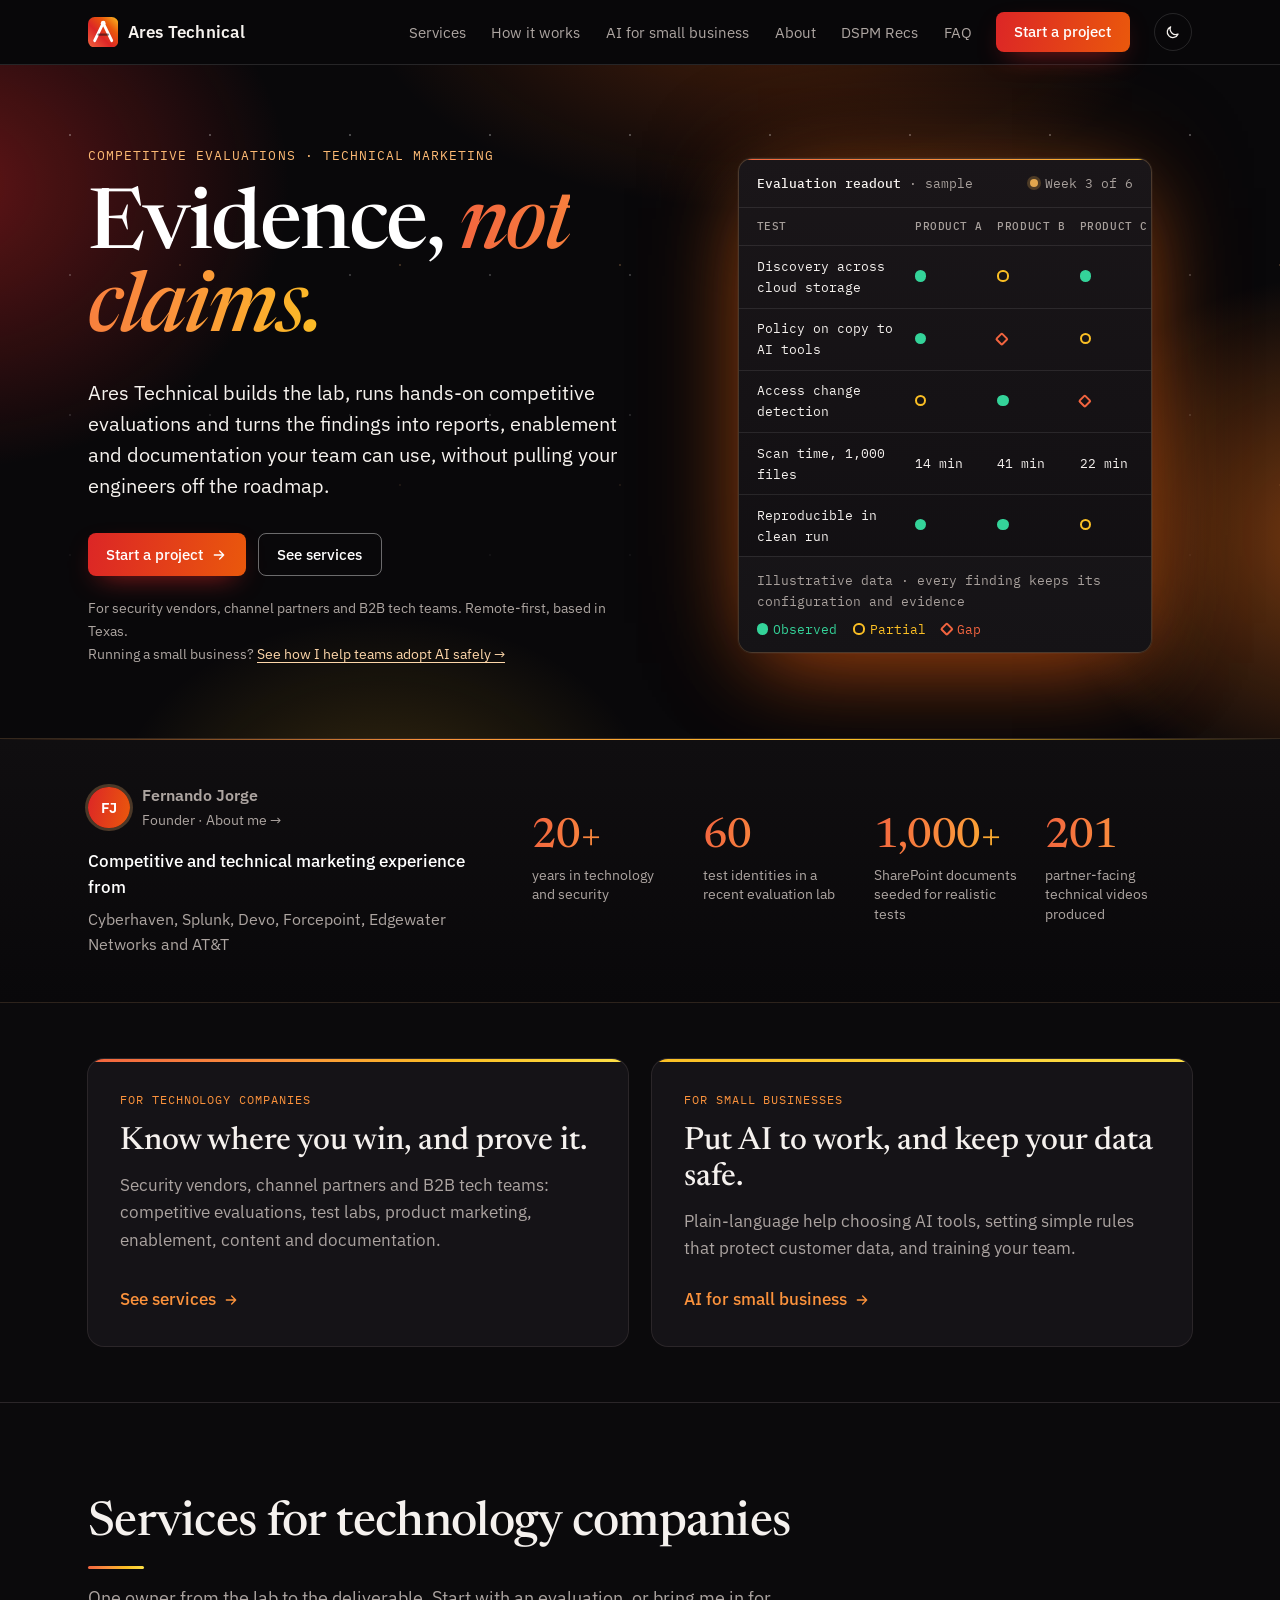
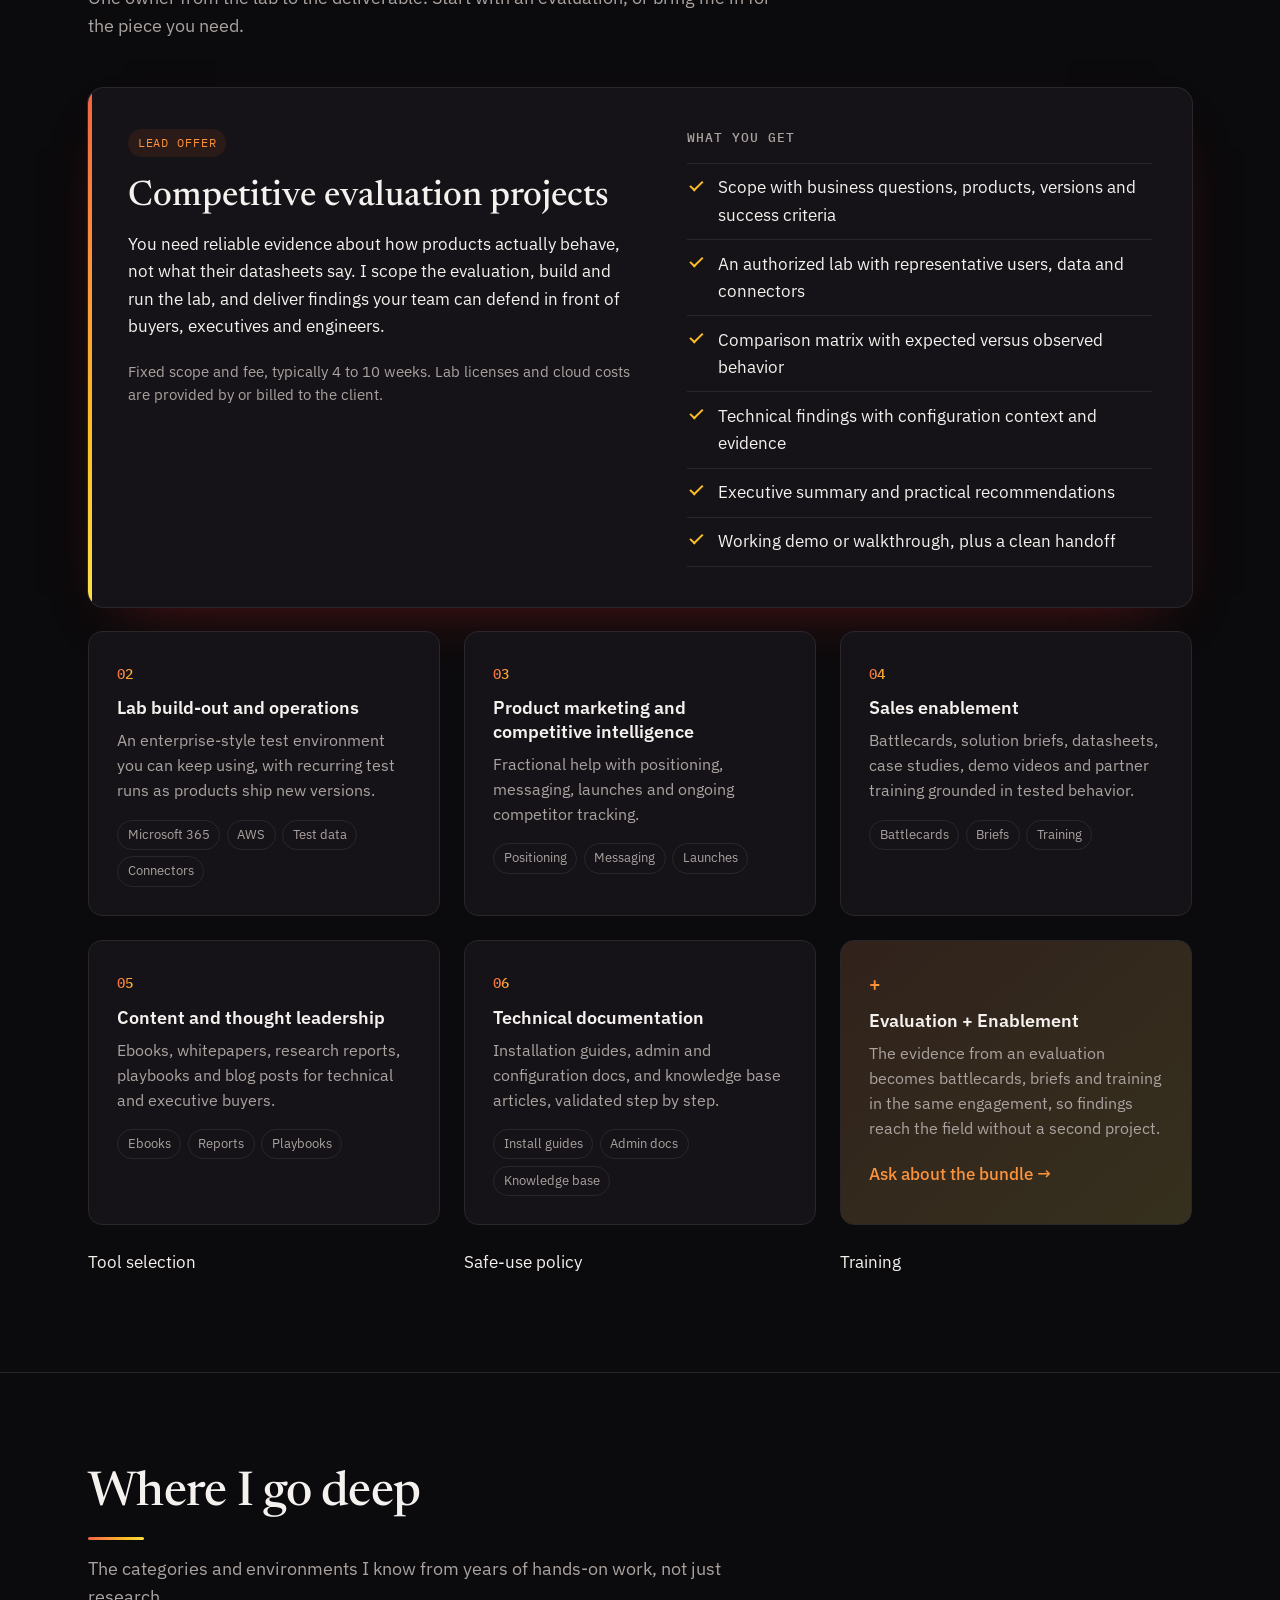
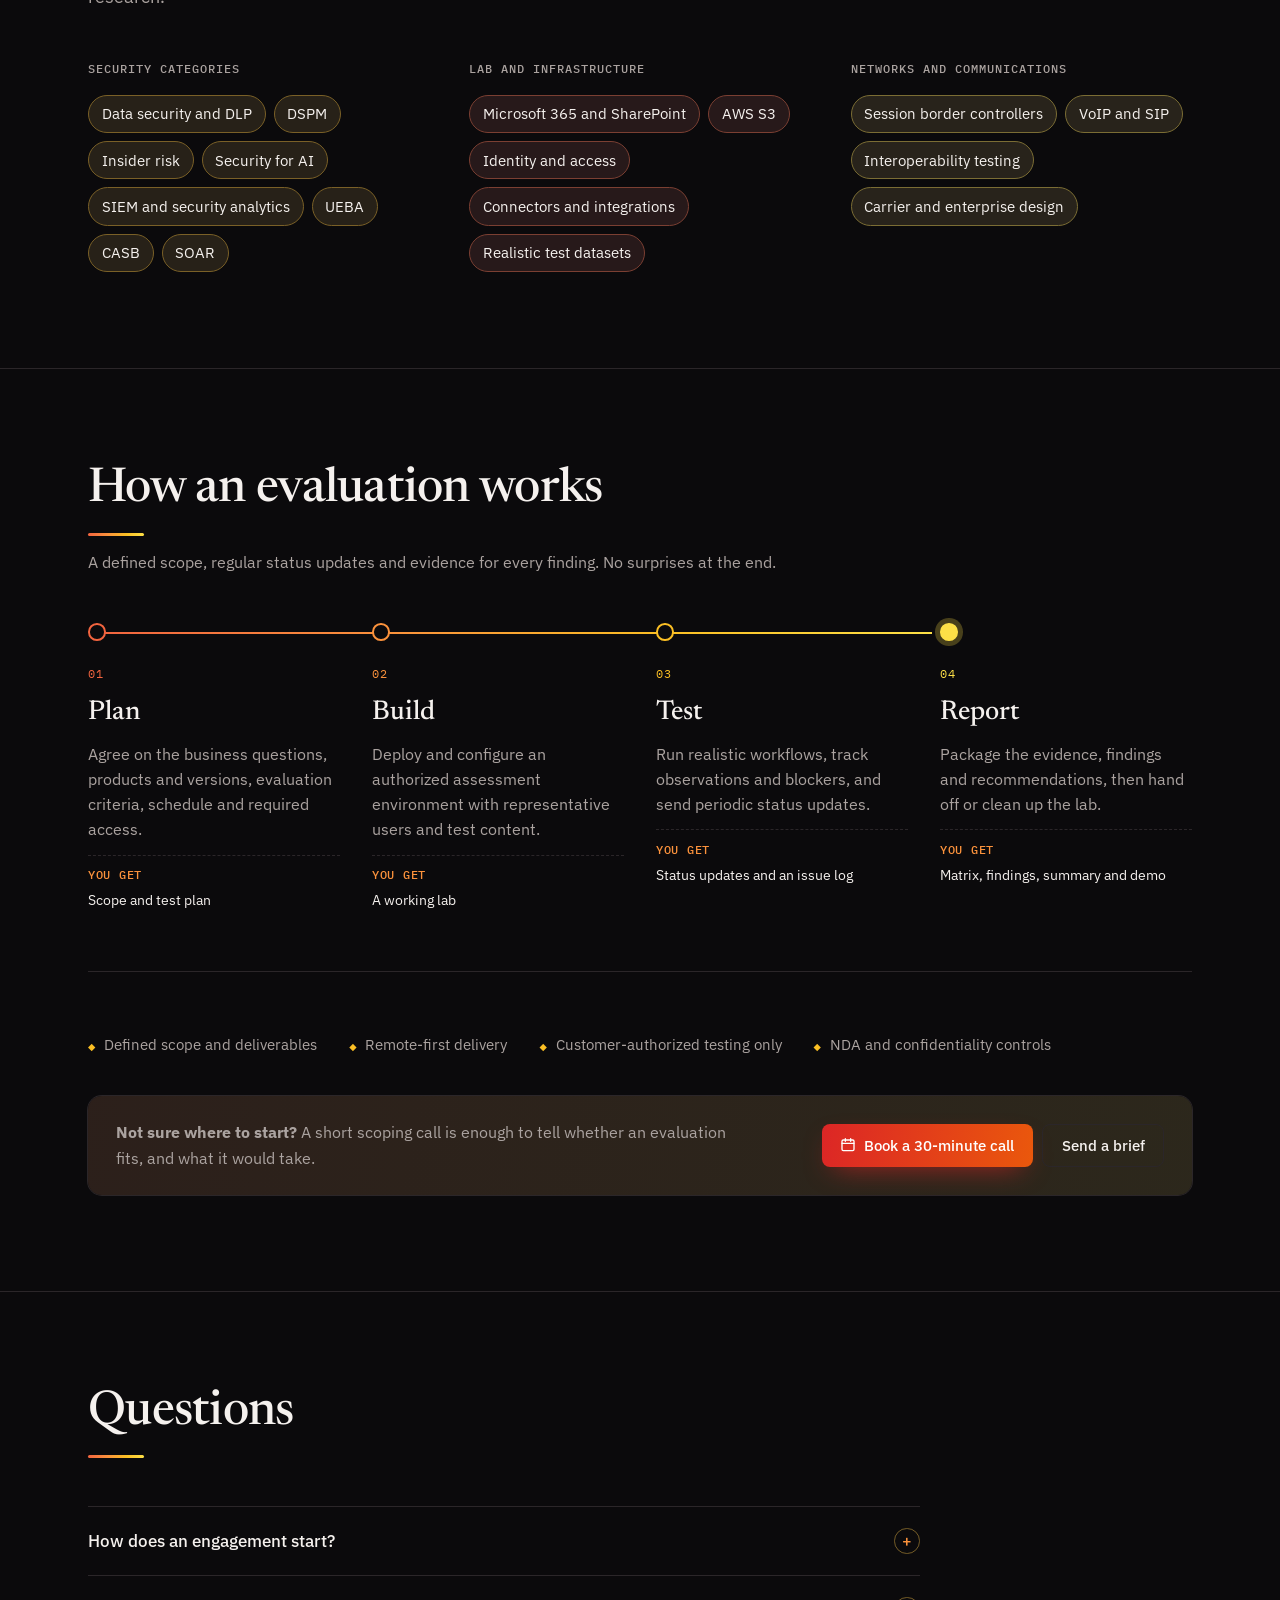
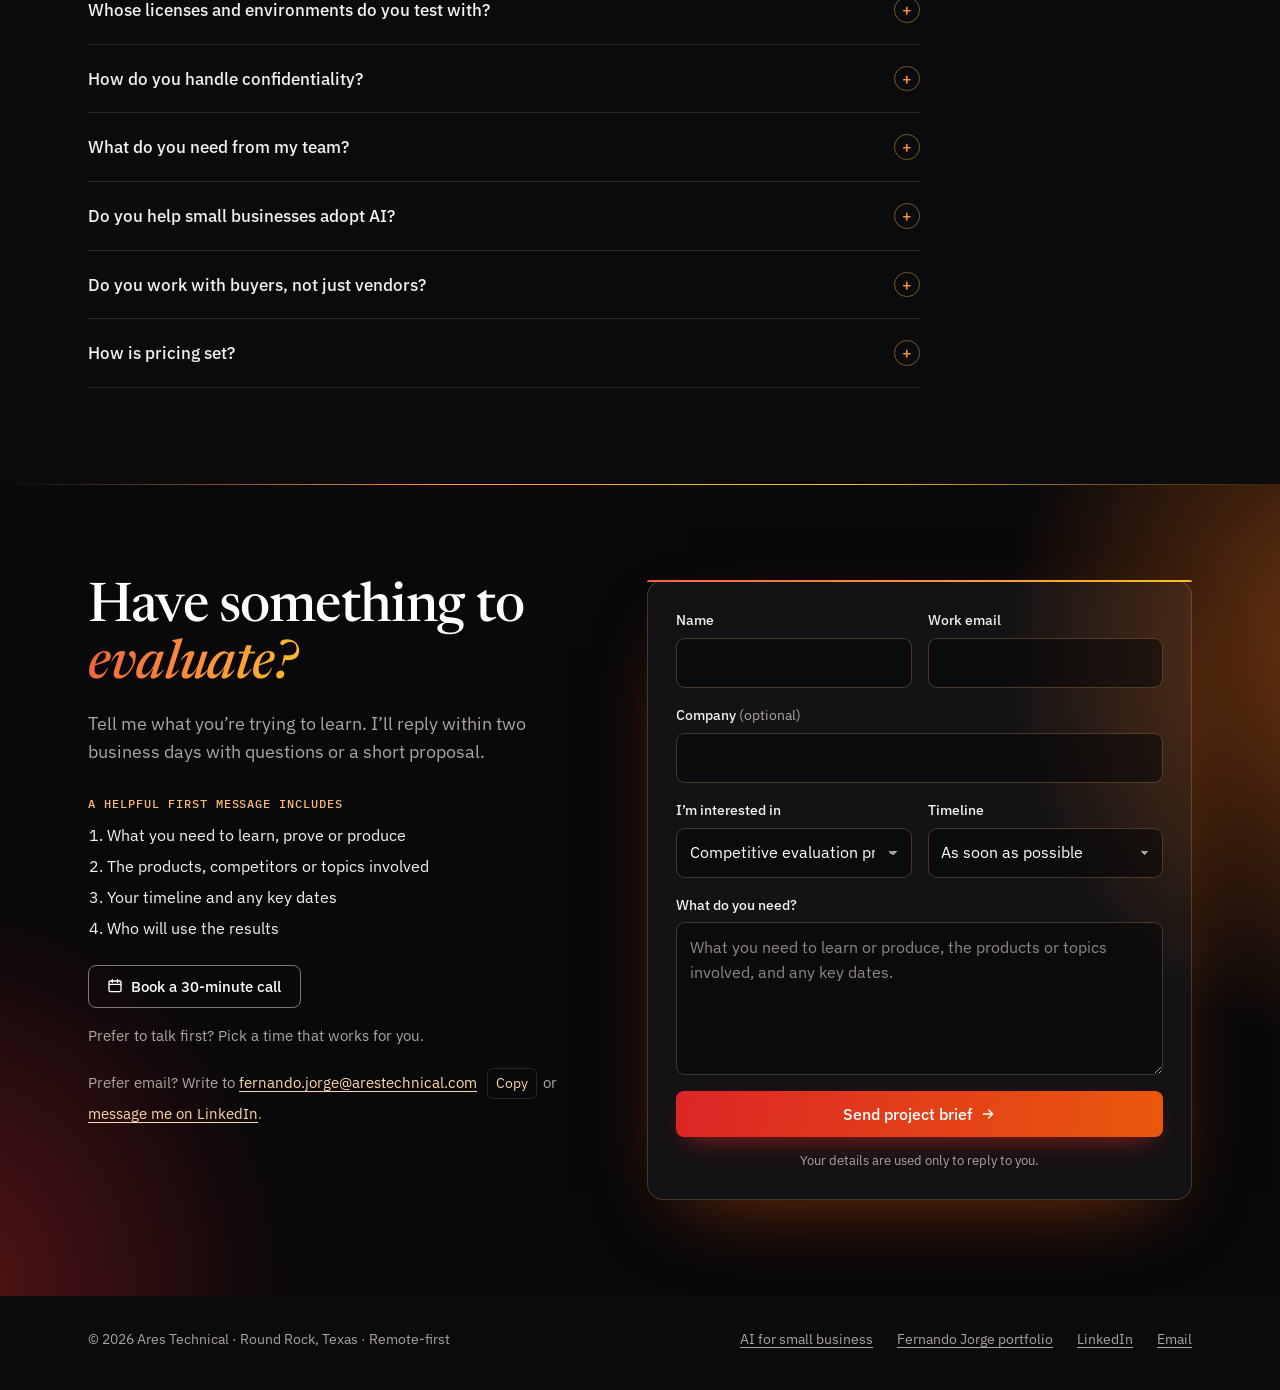
==== commit 7835efee: "Add Calendly 'Book a 30-minute call' buttons Co-Authored-By: Claude Opus 5.5 <noreply@anthropic.com>" ====
--- a/index.html
+++ b/index.html
@@ -521,6 +521,13 @@
 .exp-title{font-family:var(--serif); font-weight:500; font-size:1.6rem; margin:0 0 1.5rem}
 .hero-note a{color:#FED7AA}
 nav.site a, header.site .brand, .hdr-cta{white-space:nowrap}
+
+/* Calendly booking */
+.mid-cta-btns{display:flex; gap:.6rem; flex-wrap:wrap; flex:none}
+.book-call{display:flex; align-items:center; gap:1rem; flex-wrap:wrap; margin:1.5rem 0 1.25rem}
+.contact .btn-book{background:transparent; color:#fff; border:1px solid rgba(255,255,255,.45)}
+.contact .btn-book:hover{border-color:#fff; background:rgba(255,255,255,.06)}
+.book-call span{font-size:.92rem; color:var(--night-muted)}
 </style>
 </head>
 <body>
@@ -714,7 +721,7 @@
     </ul>
     <div class="mid-cta">
       <p><strong>Not sure where to start?</strong> A short scoping call is enough to tell whether an evaluation fits, and what it would take.</p>
-      <a class="btn btn-primary" href="#contact">Start with a scoping call</a>
+      <div class="mid-cta-btns"><a class="btn btn-primary" href="https://calendly.com/fernando-jorge-arestechnical/30min" target="_blank" rel="noopener"><svg viewBox="0 0 24 24" fill="none" stroke="currentColor" stroke-width="2" stroke-linecap="round" stroke-linejoin="round" aria-hidden="true"><rect x="3" y="4.5" width="18" height="16" rx="2"/><path d="M3 9.5h18M8 2.5v4M16 2.5v4"/></svg>Book a 30-minute call</a><a class="btn btn-ghost" href="#contact">Send a brief</a></div>
     </div>
   </div>
 </section>
@@ -723,7 +730,7 @@
   <div class="wrap">
     <div class="sec-head"><h2 id="faq-h">Questions</h2></div>
     <div class="faq">
-      <details><summary>How does an engagement start?</summary><p>With a short call about what you need to learn and why. If it’s a fit, I send a one-page proposal with scope, deliverables, timeline and a fixed fee. We sign an NDA before any detailed scoping.</p></details>
+      <details><summary>How does an engagement start?</summary><p>With a short call about what you need to learn and why (<a href="https://calendly.com/fernando-jorge-arestechnical/30min" target="_blank" rel="noopener">book one here</a>). If it’s a fit, I send a one-page proposal with scope, deliverables, timeline and a fixed fee. We sign an NDA before any detailed scoping.</p></details>
       <details><summary>Whose licenses and environments do you test with?</summary><p>Only ones you’re authorized to provide, or that we set up together under the vendors’ terms. Lab licenses and cloud costs are provided by or billed to the client, so you own the environment and the evidence.</p></details>
       <details><summary>How do you handle confidentiality?</summary><p>Findings, test data and lab access stay under NDA and are shared only with the people you name. At the end, the lab is handed off to your team or cleaned up, whichever you prefer.</p></details>
       <details><summary>What do you need from my team?</summary><p>A point of contact, access to the products and accounts in scope, and about an hour a week for status updates and decisions. I handle the day-to-day lab work.</p></details>
@@ -748,6 +755,7 @@
           <li>Who will use the results</li>
         </ol>
       </div>
+      <div class="book-call"><a class="btn btn-book" href="https://calendly.com/fernando-jorge-arestechnical/30min" target="_blank" rel="noopener"><svg viewBox="0 0 24 24" fill="none" stroke="currentColor" stroke-width="2" stroke-linecap="round" stroke-linejoin="round" aria-hidden="true"><rect x="3" y="4.5" width="18" height="16" rx="2"/><path d="M3 9.5h18M8 2.5v4M16 2.5v4"/></svg>Book a 30-minute call</a><span>Prefer to talk first? Pick a time that works for you.</span></div>
       <p class="mail-alt">Prefer email? Write to <a href="mailto:fernando.jorge@arestechnical.com">fernando.jorge@arestechnical.com</a> <button type="button" class="linkish copy-mini" data-copy="fernando.jorge@arestechnical.com" aria-label="Copy email address">Copy</button> or <a href="https://www.linkedin.com/in/fernando-jorge" target="_blank" rel="noopener">message me on LinkedIn</a>.</p>
     </div>
 
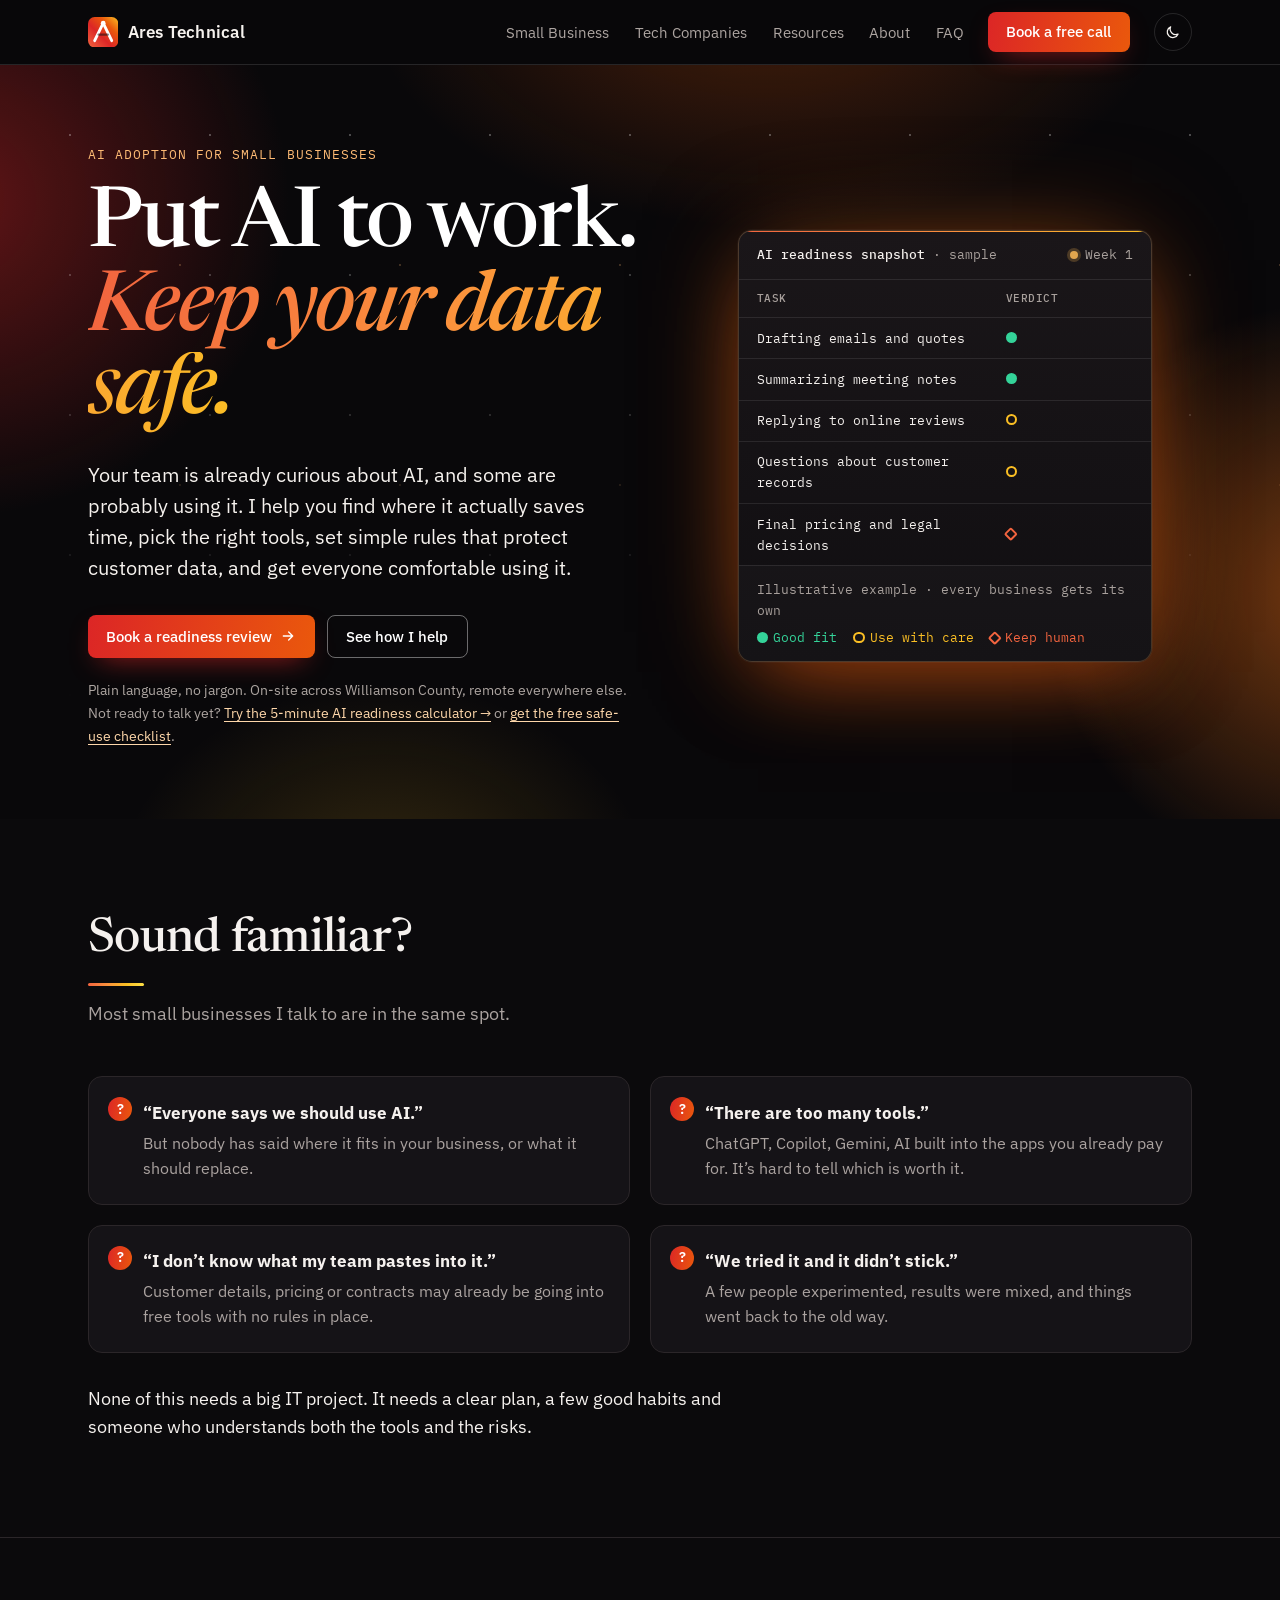
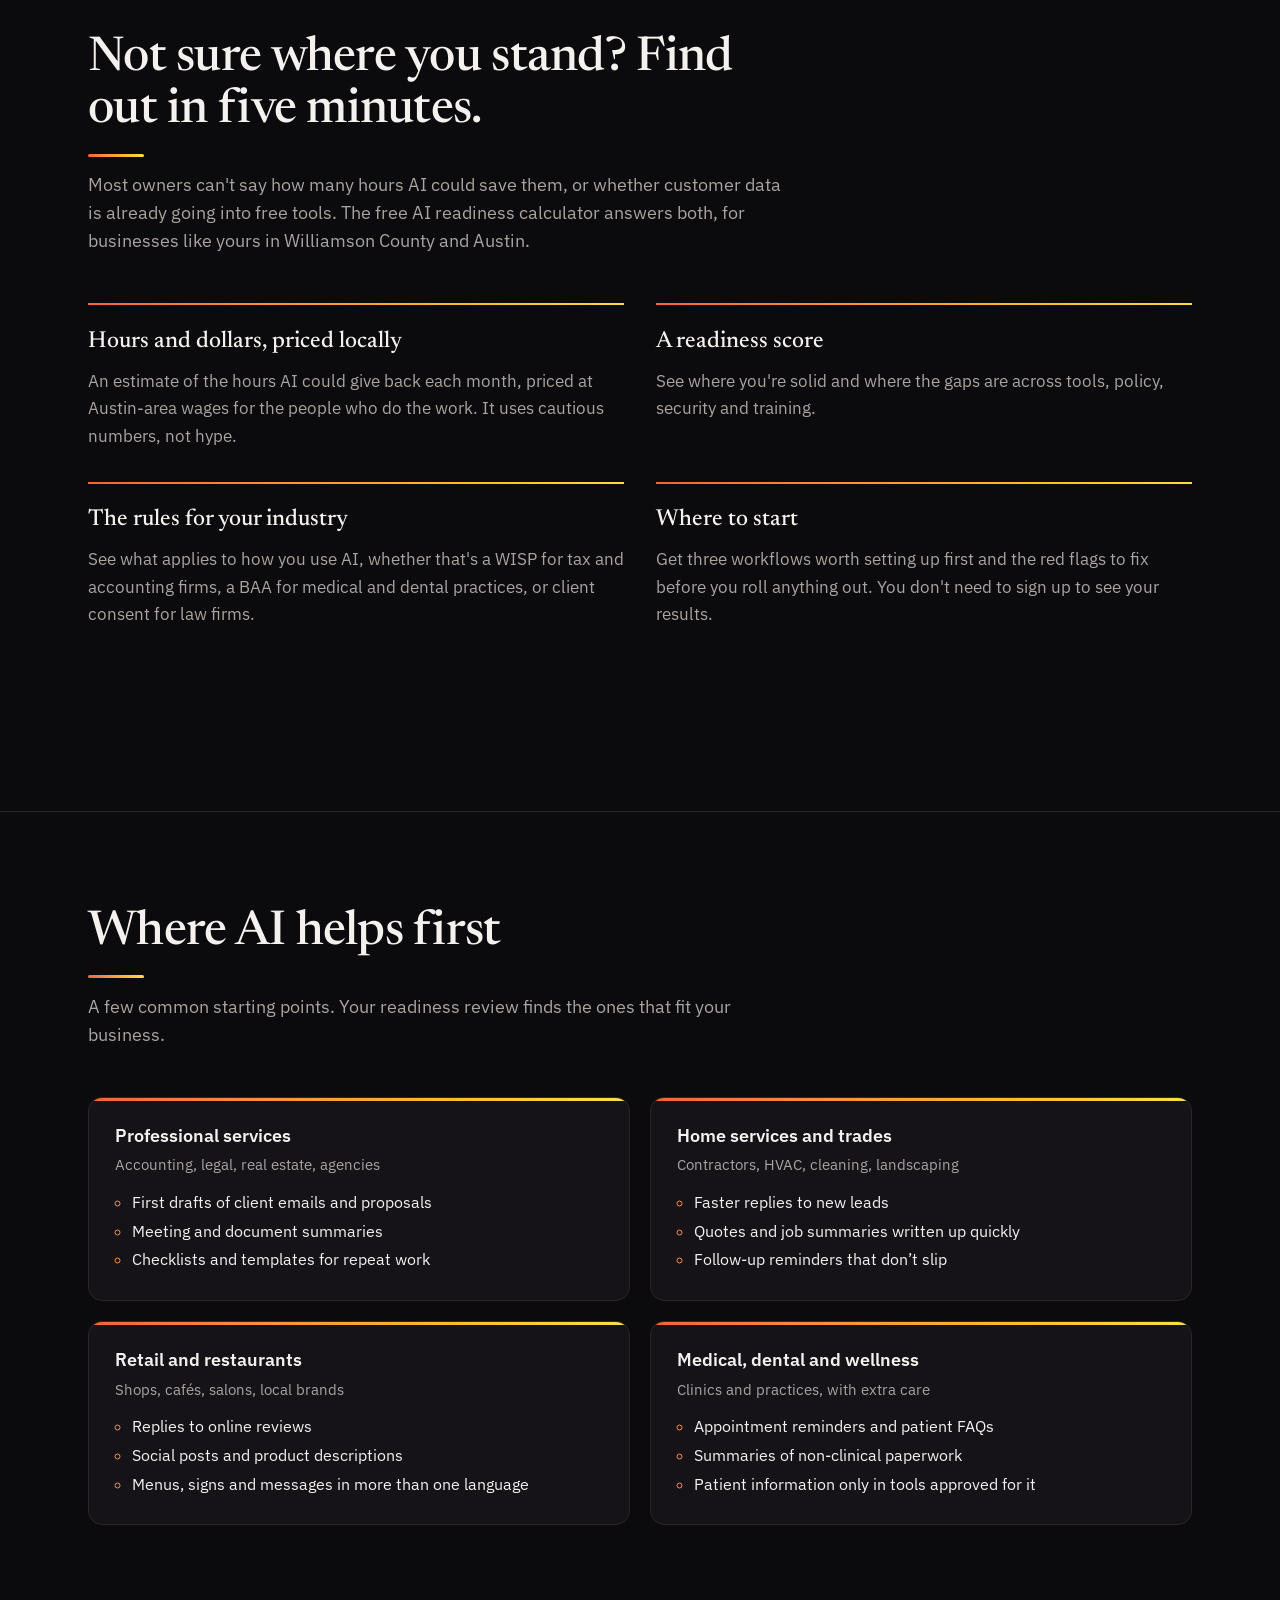
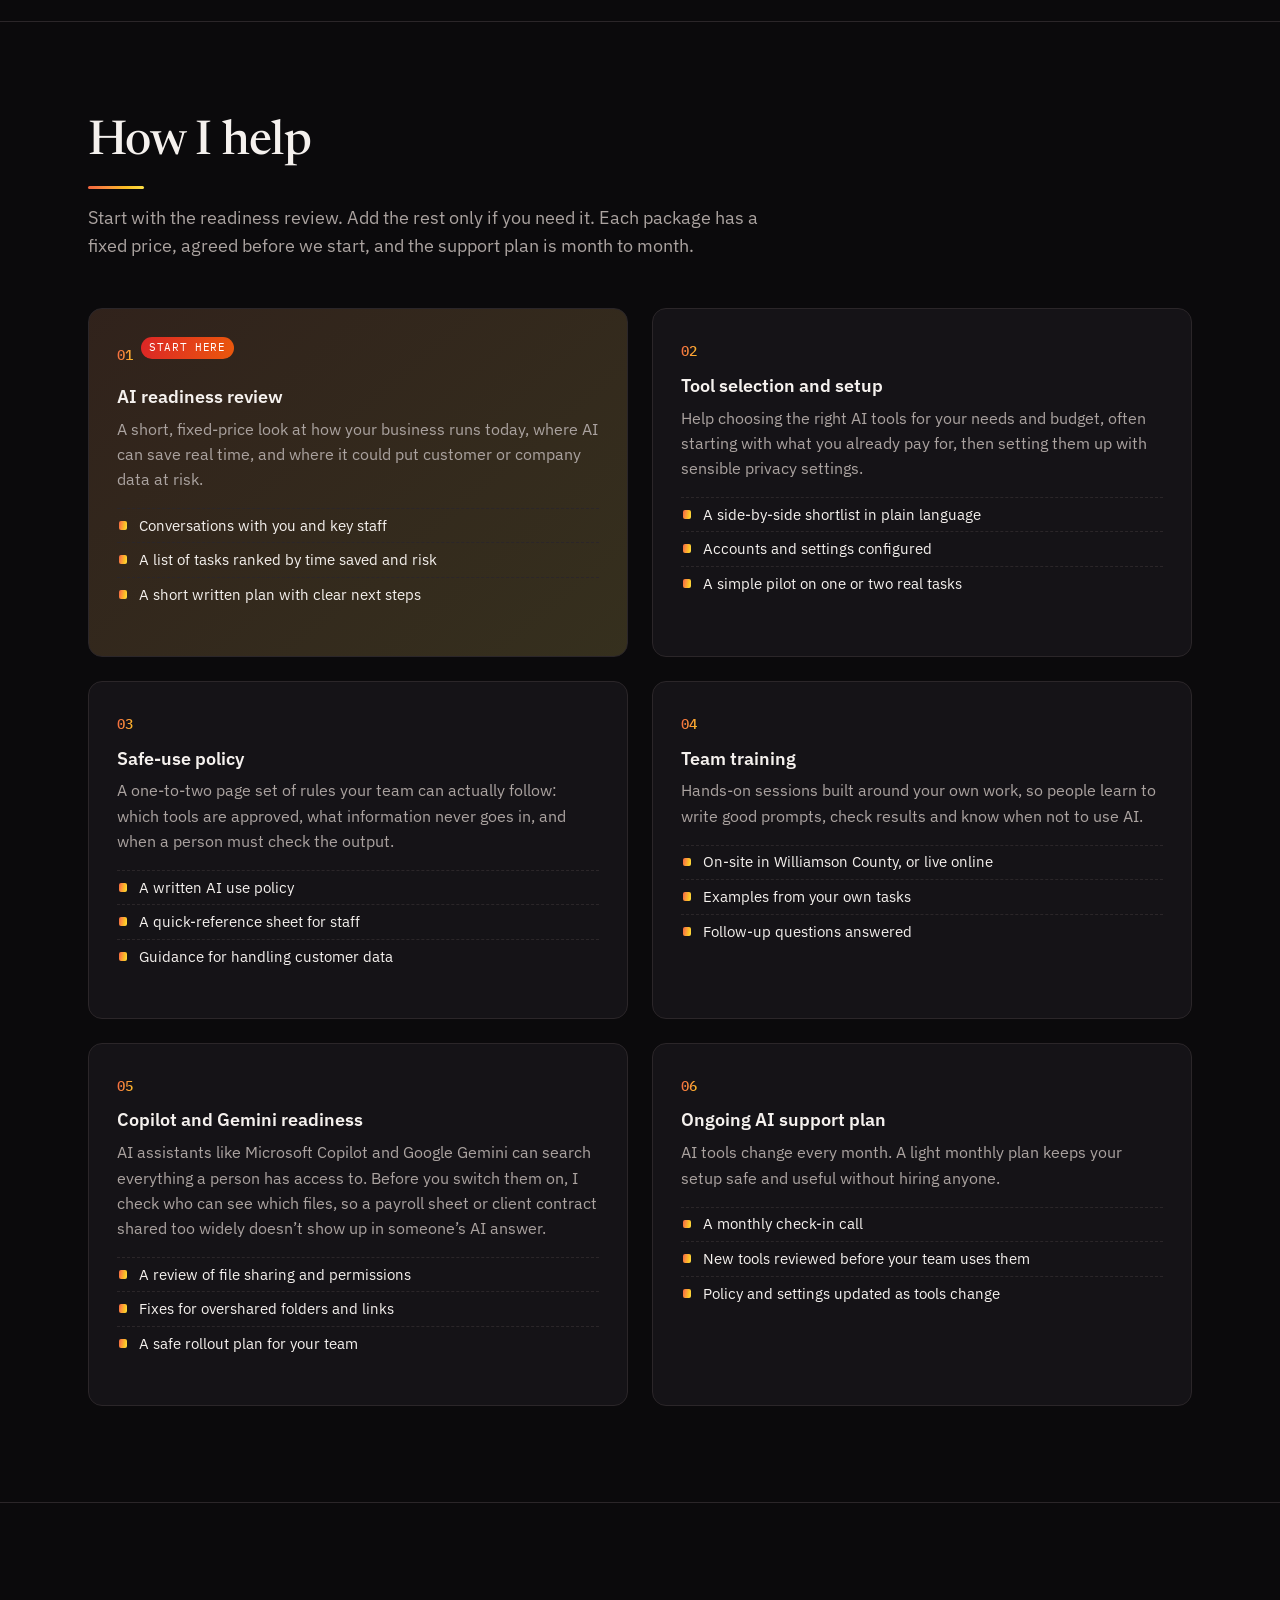
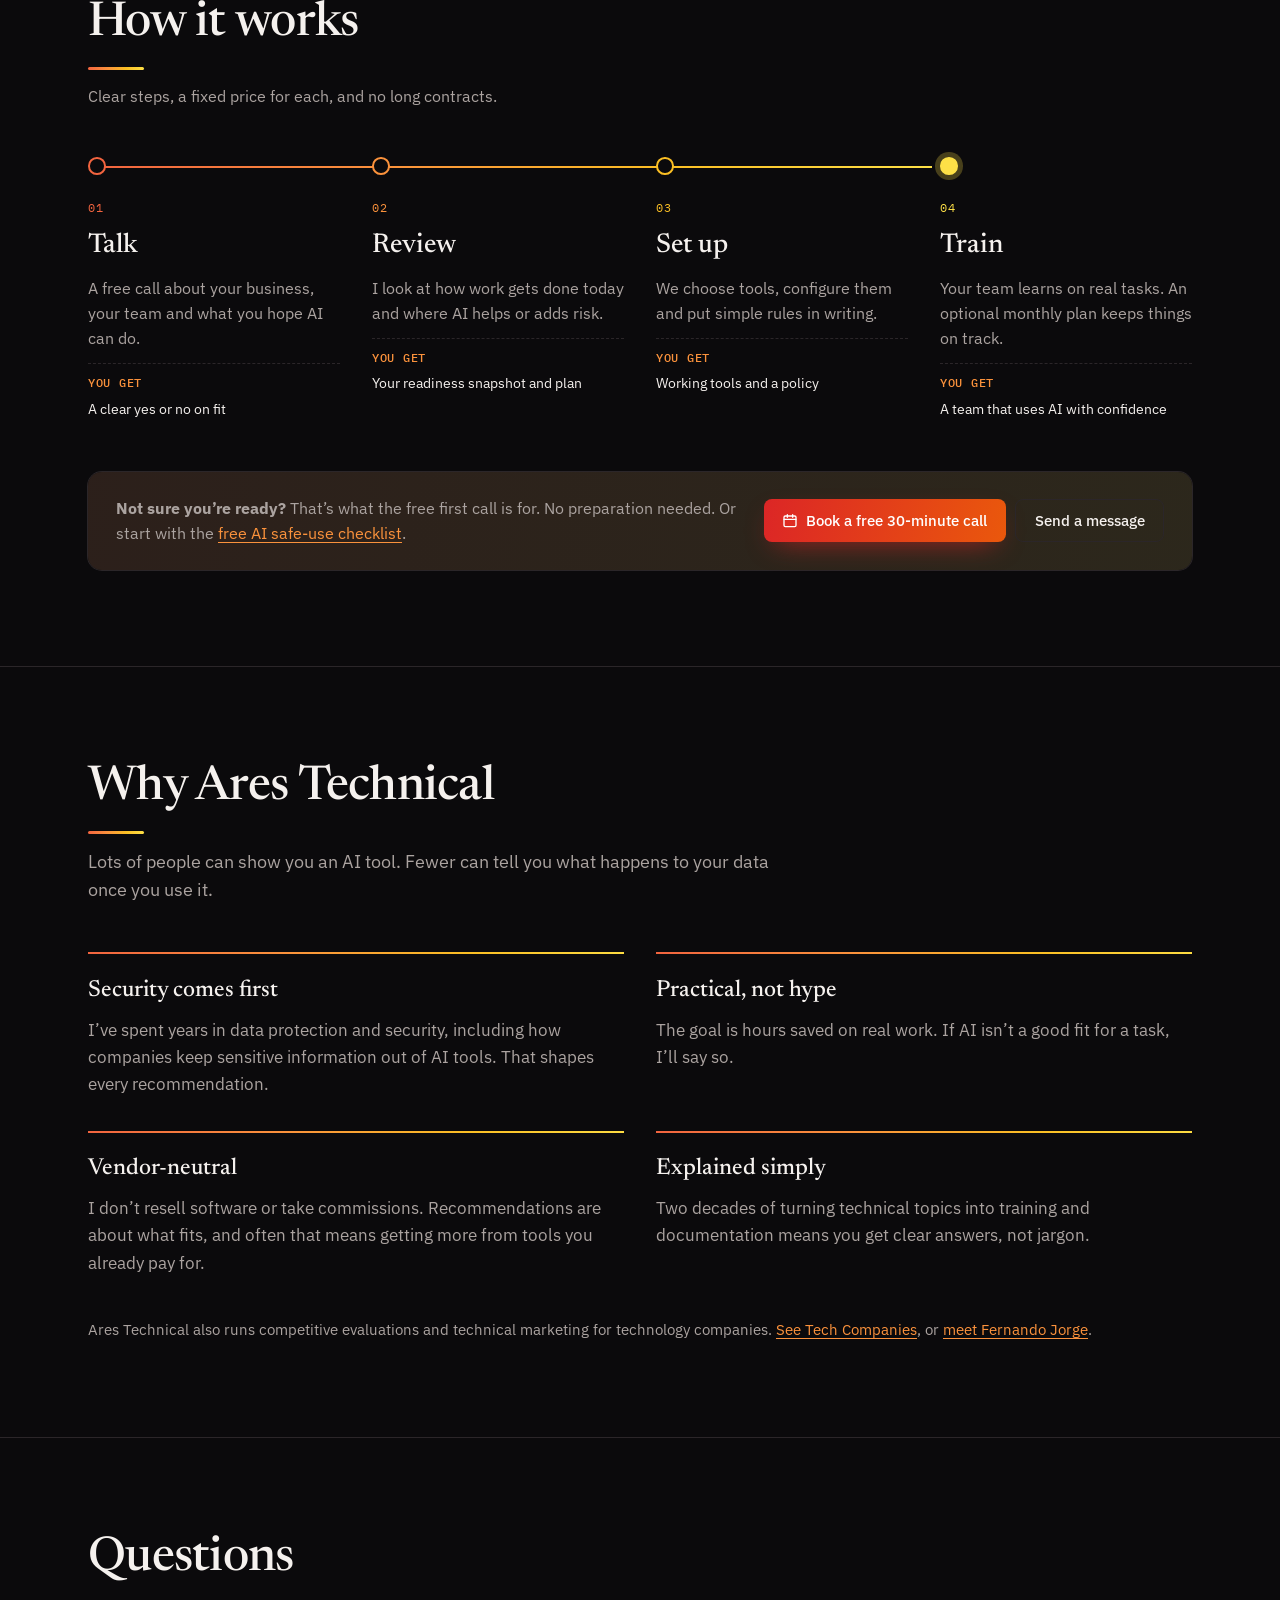
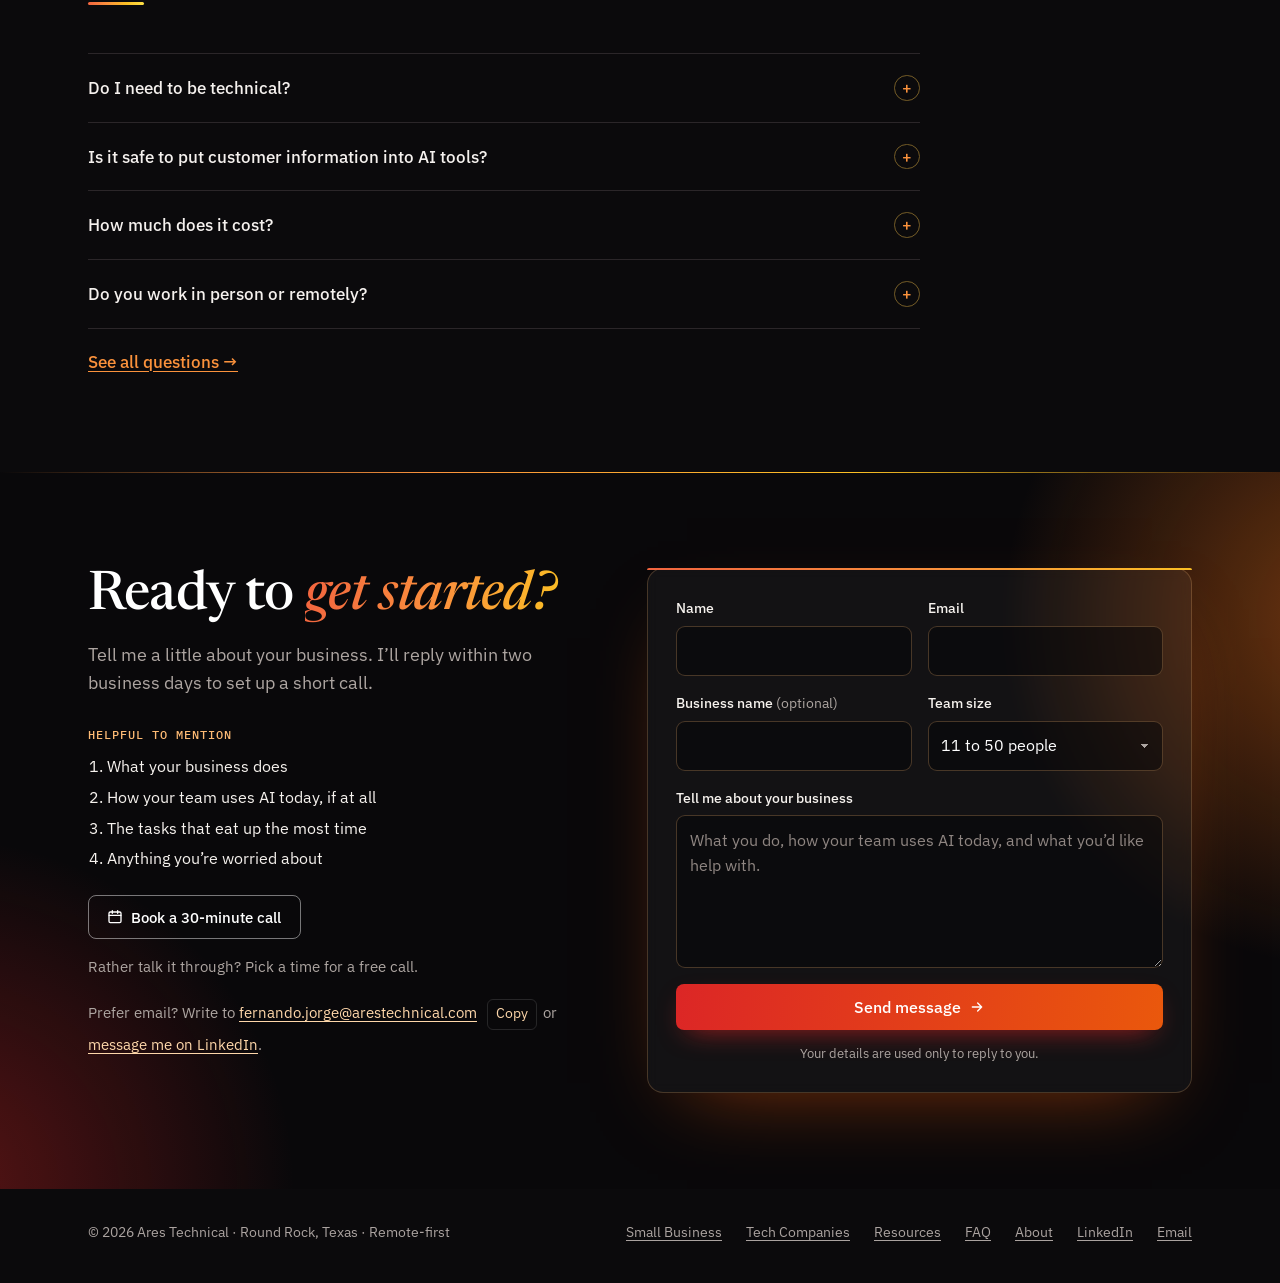
==== commit f28e489b: "Lead with small business: SMB homepage, /tech/, /resources/, /faq/ - / is now the small-business AI " ====
--- a/index.html
+++ b/index.html
@@ -4,14 +4,14 @@
 <script>document.documentElement.classList.add("js");var t=null;try{t=localStorage.getItem("fj-theme")}catch(e){}document.documentElement.setAttribute("data-theme",t||"dark")</script>
 <meta charset="utf-8">
 <meta name="viewport" content="width=device-width, initial-scale=1, viewport-fit=cover">
-<title>Ares Technical — Competitive Evaluations and Technical Marketing</title>
-<meta name="description" content="Ares Technical builds the lab, runs hands-on competitive evaluations and turns the findings into reports, enablement and documentation your team can use. Security, B2B tech and AI adoption for small businesses, remote-first.">
+<title>Ares Technical — Safe, Practical AI for Small Businesses</title>
+<meta name="description" content="Practical, security-first help for small businesses adopting AI: a readiness review, tool selection and setup, a simple safe-use policy, and team training. Remote-first, based in Texas.">
 <link rel="canonical" href="https://arestechnical.com/">
 <link rel="icon" href="/favicon.svg" type="image/svg+xml">
 <meta property="og:type" content="website">
 <meta property="og:site_name" content="Ares Technical">
-<meta property="og:title" content="Ares Technical — Evidence, not claims">
-<meta property="og:description" content="Hands-on competitive evaluations, lab build-out and technical marketing for security vendors, channel partners and B2B tech.">
+<meta property="og:title" content="Ares Technical — Put AI to work. Keep your data safe.">
+<meta property="og:description" content="Put AI to work. Keep your data safe. Plain-language AI adoption help for small businesses.">
 <meta property="og:url" content="https://arestechnical.com/">
 <meta name="twitter:card" content="summary">
 <meta name="theme-color" content="#09080A">
@@ -19,7 +19,7 @@
 <link rel="preconnect" href="https://fonts.gstatic.com" crossorigin>
 <link href="https://fonts.googleapis.com/css2?family=Newsreader:ital,opsz,wght@0,6..72,400;0,6..72,500;1,6..72,400&family=IBM+Plex+Sans:wght@400;500;600&family=IBM+Plex+Mono:wght@400;500&display=swap" rel="stylesheet">
 <script type="application/ld+json">
-{"@context":"https://schema.org","@type":"ProfessionalService","name":"Ares Technical","url":"https://arestechnical.com/","email":"fernando.jorge@arestechnical.com","description":"Hands-on competitive evaluations, lab build-out and operations, product marketing, content, sales enablement, technical documentation, and AI adoption consulting for small businesses.","areaServed":"US","address":{"@type":"PostalAddress","addressLocality":"Round Rock","addressRegion":"TX","addressCountry":"US"},"founder":{"@type":"Person","name":"Fernando Jorge","url":"https://arestechnical.com/fernando/","sameAs":["https://www.linkedin.com/in/fernando-jorge"]}}
+{"@context":"https://schema.org","@type":"Service","name":"AI adoption for small businesses","serviceType":"AI adoption consulting","url":"https://arestechnical.com/","areaServed":["Williamson County, Texas","US"],"provider":{"@type":"ProfessionalService","name":"Ares Technical","url":"https://arestechnical.com/","email":"fernando.jorge@arestechnical.com"}}
 </script>
 <style>
 :root{
@@ -243,15 +243,13 @@
 .about{display:grid; grid-template-columns:1fr 1.4fr; gap:4rem; align-items:start}
 .about .sec-head{margin:0}
 .about-body p{margin:0 0 1.1rem; font-size:1.08rem}
-.about-body .roles-h{font-family:var(--mono); font-weight:500; font-size:.76rem; letter-spacing:.08em; text-transform:uppercase; color:var(--accent); margin:2rem 0 .6rem}
-.about-body .roles{list-style:none; margin:0 0 1.5rem; padding:0}
-.about-body .roles li{display:grid; grid-template-columns:12rem 1fr; gap:1.25rem; padding:.75rem 0; border-top:1px solid var(--rule); font-size:.95rem}
+.about-body .roles{list-style:none; margin:1.5rem 0; padding:0}
+.about-body .roles li{display:grid; grid-template-columns:9rem 1fr; gap:1rem; padding:.7rem 0; border-top:1px solid var(--rule); font-size:.95rem}
 .about-body .roles li:last-child{border-bottom:1px solid var(--rule)}
-.about-body .roles b{font-weight:600}
-.about-body .roles span{color:var(--muted)}
+.about-body .roles span{font-family:var(--mono); color:var(--muted); font-size:.82rem}
 .creds{display:flex; flex-wrap:wrap; gap:.5rem; list-style:none; margin:0 0 1.5rem; padding:0}
 .creds li{font-size:.85rem; padding:.3rem .7rem; border-radius:6px; background:var(--accent-soft); color:var(--ink)}
-@media (max-width:860px){ .about{grid-template-columns:1fr; gap:2rem} .about-body .roles li{grid-template-columns:1fr; gap:.2rem} }
+@media (max-width:860px){ .about{grid-template-columns:1fr; gap:2rem} .about-body .roles li{grid-template-columns:1fr; gap:.1rem} }
 
 /* FAQ */
 .faq{max-width:52rem}
@@ -520,6 +518,31 @@
 .about-exp{margin-top:3.5rem; padding-top:2.5rem; border-top:1px solid var(--rule)}
 .exp-title{font-family:var(--serif); font-weight:500; font-size:1.6rem; margin:0 0 1.5rem}
 .hero-note a{color:#FED7AA}
+
+/* AI page */
+nav.site a[aria-current="page"]{color:#fff}
+.readout.snap col.cap{width:62%}
+.readout.snap td:last-child, .readout.snap th:last-child{white-space:nowrap}
+.pain{list-style:none; margin:0; padding:0; display:grid; grid-template-columns:repeat(2,1fr); gap:1.25rem}
+.pain li{background:var(--surface); border:1px solid var(--rule); border-radius:14px; padding:1.4rem 1.5rem 1.4rem 3.4rem; position:relative}
+.pain li::before{content:"?"; position:absolute; left:1.2rem; top:1.25rem; width:1.5rem; height:1.5rem; border-radius:50%; display:grid; place-items:center; font:600 .85rem/1 var(--sans); color:#fff; background:var(--btn)}
+.pain b{display:block; margin-bottom:.25rem}
+.pain p{margin:0; color:var(--muted); font-size:.98rem}
+.pain-note{margin:2rem 0 0; font-size:1.1rem; max-width:44rem}
+@media (max-width:760px){ .pain{grid-template-columns:1fr} }
+.svc .tag{display:inline-block; margin-left:.5rem; font-family:var(--mono); font-size:.68rem; letter-spacing:.06em; text-transform:uppercase; padding:.15rem .5rem; border-radius:999px; color:#fff; background:var(--btn); vertical-align:middle}
+.svc .gets{list-style:none; margin:0 0 1rem; padding:0; font-size:.94rem}
+.svc .gets li{padding:.3rem 0 .3rem 1.4rem; position:relative; border-top:1px dashed var(--rule)}
+.svc .gets li::before{content:""; position:absolute; left:.1rem; top:.75rem; width:.55rem; height:.55rem; border-radius:2px; background:var(--grad)}
+.svc-grid.two{grid-template-columns:repeat(2,1fr)}
+@media (max-width:620px){ .svc-grid.two{grid-template-columns:1fr} }
+.svc.start{background:linear-gradient(140deg, color-mix(in srgb,var(--c2) 12%, var(--surface)), color-mix(in srgb,var(--c4) 14%, var(--surface)))}
+.why{list-style:none; margin:0; padding:0; display:grid; grid-template-columns:repeat(3,1fr); gap:2rem}
+.why h3{font-family:var(--serif); font-weight:500; font-size:1.45rem; margin:0 0 .5rem}
+.why p{margin:0; color:var(--muted)}
+.why li{border-top:2px solid; border-image:var(--grad) 1; padding-top:1.1rem}
+@media (max-width:860px){ .why{grid-template-columns:1fr} }
+.back-tech{margin:2.5rem 0 0; font-size:.95rem; color:var(--muted)}
 nav.site a, header.site .brand, .hdr-cta{white-space:nowrap}
 
 /* Calendly booking */
@@ -528,6 +551,21 @@
 .contact .btn-book{background:transparent; color:#fff; border:1px solid rgba(255,255,255,.45)}
 .contact .btn-book:hover{border-color:#fff; background:rgba(255,255,255,.06)}
 .book-call span{font-size:.92rem; color:var(--night-muted)}
+
+/* Use cases */
+.uses{list-style:none; margin:0; padding:0; display:grid; grid-template-columns:repeat(2,1fr); gap:1.25rem}
+.uses > li{background:var(--surface); border:1px solid var(--rule); border-radius:14px; padding:1.5rem 1.6rem; position:relative; overflow:hidden}
+.uses > li::before{content:""; position:absolute; inset:0 0 auto 0; height:3px; background:var(--grad)}
+.uses h3{font-size:1.1rem; font-weight:600; margin:0 0 .2rem}
+.uses > li > p{margin:0 0 .8rem; color:var(--muted); font-size:.92rem}
+.uses ul{margin:0; padding-left:1.1rem; font-size:.97rem}
+.uses ul li{margin:.25rem 0}
+.uses ul li::marker{color:var(--accent)}
+@media (max-width:760px){ .uses{grid-template-columns:1fr} }
+.why{grid-template-columns:repeat(2,1fr)}
+@media (max-width:760px){ .why{grid-template-columns:1fr} }
+
+.faq-more{margin:1.25rem 0 0; font-weight:500}
 </style>
 </head>
 <body>
@@ -535,21 +573,20 @@
 
 <header class="site">
   <div class="wrap">
-    <a class="brand" href="#top" aria-label="Ares Technical, home">
+    <a class="brand" href="/" aria-label="Ares Technical, home">
       <svg viewBox="0 0 64 64" aria-hidden="true"><defs><linearGradient id="lg" x1="0" y1="1" x2="1" y2="0"><stop offset="0" stop-color="#F2643F"/><stop offset=".4" stop-color="#DC2626"/><stop offset=".7" stop-color="#EA580C"/><stop offset="1" stop-color="#FBBF24"/></linearGradient></defs><rect width="64" height="64" rx="14" fill="url(#lg)"/><path d="M14 50 32 13l18 37" fill="none" stroke="#FFFFFF" stroke-width="6" stroke-linejoin="round" stroke-linecap="round"/><path d="M22.5 37h19" stroke="#1A0D12" stroke-opacity=".55" stroke-width="5" stroke-linecap="round"/><circle cx="32" cy="13" r="5" fill="#FFFFFF"/></svg>
       <span>Ares Technical</span>
     </a>
     <nav class="site" id="siteNav" aria-label="Main">
       <ul>
-        <li><a href="#services">Services</a></li>
-        <li><a href="#process">How it works</a></li>
-        <li><a href="/ai/">AI for small business</a></li>
+        <li><a href="/" aria-current="page">Small Business</a></li>
+        <li><a href="/tech/">Tech Companies</a></li>
+        <li><a href="/resources/">Resources</a></li>
         <li><a href="/fernando/">About</a></li>
-        <li><a href="/dspm/">DSPM Recs</a></li>
-        <li><a href="#faq">FAQ</a></li>
+        <li><a href="/faq/">FAQ</a></li>
       </ul>
     </nav>
-    <a class="btn btn-primary hdr-cta" href="#contact">Start a project</a>
+    <a class="btn btn-primary hdr-cta" href="https://calendly.com/fernando-jorge-arestechnical/30min" target="_blank" rel="noopener">Book a free call</a>
     <button class="icon-btn theme-btn" type="button" id="themeBtn" aria-label="Switch color theme"><svg class="sun" viewBox="0 0 24 24" fill="none" stroke="currentColor" stroke-width="1.8" stroke-linecap="round"><circle cx="12" cy="12" r="4.2"/><path d="M12 2.5v2.2M12 19.3v2.2M4.6 4.6l1.6 1.6M17.8 17.8l1.6 1.6M2.5 12h2.2M19.3 12h2.2M4.6 19.4l1.6-1.6M17.8 6.2l1.6-1.6"/></svg><svg class="moon" viewBox="0 0 24 24" fill="none" stroke="currentColor" stroke-width="1.8" stroke-linejoin="round"><path d="M20 14.5A8 8 0 0 1 9.5 4a8 8 0 1 0 10.5 10.5z"/></svg></button>
     <button class="icon-btn menu-btn" type="button" id="menuBtn" aria-label="Open menu" aria-expanded="false" aria-controls="siteNav"><svg viewBox="0 0 24 24" fill="none" stroke="currentColor" stroke-width="2" stroke-linecap="round"><path d="M4 7h16M4 12h16M4 17h16"/></svg></button>
   </div>
@@ -560,169 +597,160 @@
 <section class="hero">
   <div class="wrap">
     <div>
-      <p class="eyebrow">Competitive evaluations · Technical marketing</p>
-      <h1>Evidence, <em>not claims.</em></h1>
-      <p class="lede">Ares Technical builds the lab, runs hands-on competitive evaluations and turns the findings into reports, enablement and documentation your team can use, without pulling your engineers off the roadmap.</p>
+      <p class="eyebrow">AI adoption for small businesses</p>
+      <h1>Put AI to work. <em>Keep your data safe.</em></h1>
+      <p class="lede">Your team is already curious about AI, and some are probably using it. I help you find where it actually saves time, pick the right tools, set simple rules that protect customer data, and get everyone comfortable using it.</p>
       <div class="cta-row">
-        <a class="btn btn-primary" href="#contact">Start a project <svg viewBox="0 0 24 24" fill="none" stroke="currentColor" stroke-width="2" stroke-linecap="round" stroke-linejoin="round"><path d="M5 12h14M13 6l6 6-6 6"/></svg></a>
-        <a class="btn btn-ghost" href="#services">See services</a>
+        <a class="btn btn-primary" href="#contact">Book a readiness review <svg viewBox="0 0 24 24" fill="none" stroke="currentColor" stroke-width="2" stroke-linecap="round" stroke-linejoin="round"><path d="M5 12h14M13 6l6 6-6 6"/></svg></a>
+        <a class="btn btn-ghost" href="#packages">See how I help</a>
       </div>
-      <p class="hero-note">For security vendors, channel partners and B2B tech teams. Remote-first, based in Texas.<br>Running a small business? <a href="/ai/">See how I help teams adopt AI safely →</a></p>
-    </div>
-
-    <figure class="readout" id="readout" aria-label="Illustration of an evaluation readout comparing three products">
-      <div class="readout-head"><span><b>Evaluation readout</b> · sample</span><span class="lamp">Week 3 of 6</span></div>
+      <p class="hero-note">Plain language, no jargon. On-site across Williamson County, remote everywhere else.<br>Not ready to talk yet? <a href="/ai/calculator/">Try the 5-minute AI readiness calculator →</a> or <a href="/ai/checklist/">get the free safe-use checklist</a>.</p>
+    </div>
+
+    <figure class="readout snap" id="readout" aria-label="Illustration of an AI readiness snapshot for a small business">
+      <div class="readout-head"><span><b>AI readiness snapshot</b> · sample</span><span class="lamp">Week 1</span></div>
       <table>
-        <colgroup><col class="cap"><col><col><col></colgroup>
-        <thead><tr><th scope="col">Test</th><th scope="col"><span class="pre">Product </span>A</th><th scope="col"><span class="pre">Product </span>B</th><th scope="col"><span class="pre">Product </span>C</th></tr></thead>
+        <colgroup><col class="cap"><col></colgroup>
+        <thead><tr><th scope="col">Task</th><th scope="col">Verdict</th></tr></thead>
         <tbody>
-          <tr><td>Discovery across cloud storage</td><td><span class="mark m-ok"><i></i><b>Observed</b></span></td><td><span class="mark m-part"><i></i><b>Partial</b></span></td><td><span class="mark m-ok"><i></i><b>Observed</b></span></td></tr>
-          <tr><td>Policy on copy to AI tools</td><td><span class="mark m-ok"><i></i><b>Observed</b></span></td><td><span class="mark m-gap"><i></i><b>Gap</b></span></td><td><span class="mark m-part"><i></i><b>Partial</b></span></td></tr>
-          <tr><td>Access change detection</td><td><span class="mark m-part"><i></i><b>Partial</b></span></td><td><span class="mark m-ok"><i></i><b>Observed</b></span></td><td><span class="mark m-gap"><i></i><b>Gap</b></span></td></tr>
-          <tr><td>Scan time, 1,000 files</td><td>14 min</td><td>41 min</td><td>22 min</td></tr>
-          <tr><td>Reproducible in clean run</td><td><span class="mark m-ok"><i></i><b>Yes</b></span></td><td><span class="mark m-ok"><i></i><b>Yes</b></span></td><td><span class="mark m-part"><i></i><b>Retest</b></span></td></tr>
+          <tr><td>Drafting emails and quotes</td><td><span class="mark m-ok"><i></i><b>Good fit</b></span></td></tr>
+          <tr><td>Summarizing meeting notes</td><td><span class="mark m-ok"><i></i><b>Good fit</b></span></td></tr>
+          <tr><td>Replying to online reviews</td><td><span class="mark m-part"><i></i><b>Use with care</b></span></td></tr>
+          <tr><td>Questions about customer records</td><td><span class="mark m-part"><i></i><b>Use with care</b></span></td></tr>
+          <tr><td>Final pricing and legal decisions</td><td><span class="mark m-gap"><i></i><b>Keep human</b></span></td></tr>
         </tbody>
       </table>
-      <figcaption class="readout-foot"><span>Illustrative data · every finding keeps its configuration and evidence</span><span class="legend"><span class="mark m-ok"><i></i>Observed</span> <span class="mark m-part"><i></i>Partial</span> <span class="mark m-gap"><i></i>Gap</span></span></figcaption>
+      <figcaption class="readout-foot"><span>Illustrative example · every business gets its own</span><span class="legend"><span class="mark m-ok"><i></i>Good fit</span> <span class="mark m-part"><i></i>Use with care</span> <span class="mark m-gap"><i></i>Keep human</span></span></figcaption>
     </figure>
   </div>
 </section>
 
-<section class="band proof" aria-label="Experience">
-  <div class="wrap">
-    <div class="proof-lede"><a class="founder" href="/fernando/"><span class="mono" aria-hidden="true">FJ</span><span><b>Fernando Jorge</b>Founder · About me →</span></a><p><strong>Competitive and technical marketing experience from</strong>Cyberhaven, Splunk, Devo, Forcepoint, Edgewater Networks and AT&amp;T</p></div>
-    <ul class="stats">
-      <li><strong>20+</strong><span>years in technology and security</span></li>
-      <li><strong>60</strong><span>test identities in a recent evaluation lab</span></li>
-      <li><strong>1,000+</strong><span>SharePoint documents seeded for realistic tests</span></li>
-      <li><strong>201</strong><span>partner-facing technical videos produced</span></li>
+<section class="block" aria-labelledby="pain-h">
+  <div class="wrap">
+    <div class="sec-head">
+      <h2 id="pain-h">Sound familiar?</h2>
+      <p>Most small businesses I talk to are in the same spot.</p>
+    </div>
+    <ul class="pain">
+      <li><b>“Everyone says we should use AI.”</b><p>But nobody has said where it fits in your business, or what it should replace.</p></li>
+      <li><b>“There are too many tools.”</b><p>ChatGPT, Copilot, Gemini, AI built into the apps you already pay for. It’s hard to tell which is worth it.</p></li>
+      <li><b>“I don’t know what my team pastes into it.”</b><p>Customer details, pricing or contracts may already be going into free tools with no rules in place.</p></li>
+      <li><b>“We tried it and it didn’t stick.”</b><p>A few people experimented, results were mixed, and things went back to the old way.</p></li>
     </ul>
+    <p class="pain-note">None of this needs a big IT project. It needs a clear plan, a few good habits and someone who understands both the tools and the risks.</p>
   </div>
 </section>
 
-<section class="paths" aria-label="Choose your path">
-  <div class="wrap">
-    <a class="path" href="#services">
-      <span class="path-tag">For technology companies</span>
-      <h2>Know where you win, and prove it.</h2>
-      <p>Security vendors, channel partners and B2B tech teams: competitive evaluations, test labs, product marketing, enablement, content and documentation.</p>
-      <span class="path-go">See services <svg viewBox="0 0 24 24" fill="none" stroke="currentColor" stroke-width="2" stroke-linecap="round" stroke-linejoin="round"><path d="M5 12h14M13 6l6 6-6 6"/></svg></span>
-    </a>
-    <a class="path" href="/ai/">
-      <span class="path-tag">For small businesses</span>
-      <h2>Put AI to work, and keep your data safe.</h2>
-      <p>Plain-language help choosing AI tools, setting simple rules that protect customer data, and training your team.</p>
-      <span class="path-go">AI for small business <svg viewBox="0 0 24 24" fill="none" stroke="currentColor" stroke-width="2" stroke-linecap="round" stroke-linejoin="round"><path d="M5 12h14M13 6l6 6-6 6"/></svg></span>
-    </a>
+<section class="block" id="calculator" aria-labelledby="calc-h">
+  <div class="wrap">
+    <div class="sec-head rv">
+      <h2 id="calc-h">Not sure where you stand? Find out in five minutes.</h2>
+      <p>Most owners can't say how many hours AI could save them, or whether customer data is already going into free tools. The free AI readiness calculator answers both, for businesses like yours in Williamson County and Austin.</p>
+    </div>
+    <ul class="why">
+      <li class="rv"><h3>Hours and dollars, priced locally</h3><p>An estimate of the hours AI could give back each month, priced at Austin-area wages for the people who do the work. It uses cautious numbers, not hype.</p></li>
+      <li class="rv"><h3>A readiness score</h3><p>See where you're solid and where the gaps are across tools, policy, security and training.</p></li>
+      <li class="rv"><h3>The rules for your industry</h3><p>See what applies to how you use AI, whether that's a WISP for tax and accounting firms, a BAA for medical and dental practices, or client consent for law firms.</p></li>
+      <li class="rv"><h3>Where to start</h3><p>Get three workflows worth setting up first and the red flags to fix before you roll anything out. You don't need to sign up to see your results.</p></li>
+    </ul>
+    <p class="rv" style="margin-top:28px"><a class="btn btn-primary" href="/ai/calculator/">Start the free calculator <svg viewBox="0 0 24 24" fill="none" stroke="currentColor" stroke-width="2" stroke-linecap="round" stroke-linejoin="round"><path d="M5 12h14M13 6l6 6-6 6"></path></svg></a></p>
   </div>
 </section>
 
-<section class="block" id="services" aria-labelledby="svc-h">
+<section class="block" id="examples" aria-labelledby="uses-h">
   <div class="wrap">
     <div class="sec-head">
-      <h2 id="svc-h">Services for technology companies</h2>
-      <p>One owner from the lab to the deliverable. Start with an evaluation, or bring me in for the piece you need.</p>
-    </div>
-
-    <article class="lead-svc">
-      <div>
-        <p class="tag">Lead offer</p>
-        <h3>Competitive evaluation projects</h3>
-        <p>You need reliable evidence about how products actually behave, not what their datasheets say. I scope the evaluation, build and run the lab, and deliver findings your team can defend in front of buyers, executives and engineers.</p>
-        <p class="fine">Fixed scope and fee, typically 4 to 10 weeks. Lab licenses and cloud costs are provided by or billed to the client.</p>
-      </div>
-      <div class="deliv">
-        <h4>What you get</h4>
-        <ul>
-          <li>Scope with business questions, products, versions and success criteria</li>
-          <li>An authorized lab with representative users, data and connectors</li>
-          <li>Comparison matrix with expected versus observed behavior</li>
-          <li>Technical findings with configuration context and evidence</li>
-          <li>Executive summary and practical recommendations</li>
-          <li>Working demo or walkthrough, plus a clean handoff</li>
-        </ul>
-      </div>
-    </article>
-
-    <ul class="svc-grid">
+      <h2 id="uses-h">Where AI helps first</h2>
+      <p>A few common starting points. Your readiness review finds the ones that fit your business.</p>
+    </div>
+    <ul class="uses">
+      <li><h3>Professional services</h3><p>Accounting, legal, real estate, agencies</p><ul><li>First drafts of client emails and proposals</li><li>Meeting and document summaries</li><li>Checklists and templates for repeat work</li></ul></li>
+      <li><h3>Home services and trades</h3><p>Contractors, HVAC, cleaning, landscaping</p><ul><li>Faster replies to new leads</li><li>Quotes and job summaries written up quickly</li><li>Follow-up reminders that don’t slip</li></ul></li>
+      <li><h3>Retail and restaurants</h3><p>Shops, cafés, salons, local brands</p><ul><li>Replies to online reviews</li><li>Social posts and product descriptions</li><li>Menus, signs and messages in more than one language</li></ul></li>
+      <li><h3>Medical, dental and wellness</h3><p>Clinics and practices, with extra care</p><ul><li>Appointment reminders and patient FAQs</li><li>Summaries of non-clinical paperwork</li><li>Patient information only in tools approved for it</li></ul></li>
+    </ul>
+  </div>
+</section>
+
+<section class="block" id="packages" aria-labelledby="pkg-h">
+  <div class="wrap">
+    <div class="sec-head">
+      <h2 id="pkg-h">How I help</h2>
+      <p>Start with the readiness review. Add the rest only if you need it. Each package has a fixed price, agreed before we start, and the support plan is month to month.</p>
+    </div>
+    <ul class="svc-grid two">
+      <li class="svc start">
+        <span class="num">01</span><span class="tag">Start here</span>
+        <h3>AI readiness review</h3>
+        <p>A short, fixed-price look at how your business runs today, where AI can save real time, and where it could put customer or company data at risk.</p>
+        <ul class="gets"><li>Conversations with you and key staff</li><li>A list of tasks ranked by time saved and risk</li><li>A short written plan with clear next steps</li></ul>
+      </li>
       <li class="svc">
         <span class="num">02</span>
-        <h3>Lab build-out and operations</h3>
-        <p>An enterprise-style test environment you can keep using, with recurring test runs as products ship new versions.</p>
-        <ul class="chips"><li>Microsoft 365</li><li>AWS</li><li>Test data</li><li>Connectors</li></ul>
+        <h3>Tool selection and setup</h3>
+        <p>Help choosing the right AI tools for your needs and budget, often starting with what you already pay for, then setting them up with sensible privacy settings.</p>
+        <ul class="gets"><li>A side-by-side shortlist in plain language</li><li>Accounts and settings configured</li><li>A simple pilot on one or two real tasks</li></ul>
       </li>
       <li class="svc">
         <span class="num">03</span>
-        <h3>Product marketing and competitive intelligence</h3>
-        <p>Fractional help with positioning, messaging, launches and ongoing competitor tracking.</p>
-        <ul class="chips"><li>Positioning</li><li>Messaging</li><li>Launches</li></ul>
+        <h3>Safe-use policy</h3>
+        <p>A one-to-two page set of rules your team can actually follow: which tools are approved, what information never goes in, and when a person must check the output.</p>
+        <ul class="gets"><li>A written AI use policy</li><li>A quick-reference sheet for staff</li><li>Guidance for handling customer data</li></ul>
       </li>
       <li class="svc">
         <span class="num">04</span>
-        <h3>Sales enablement</h3>
-        <p>Battlecards, solution briefs, datasheets, case studies, demo videos and partner training grounded in tested behavior.</p>
-        <ul class="chips"><li>Battlecards</li><li>Briefs</li><li>Training</li></ul>
+        <h3>Team training</h3>
+        <p>Hands-on sessions built around your own work, so people learn to write good prompts, check results and know when not to use AI.</p>
+        <ul class="gets"><li>On-site in Williamson County, or live online</li><li>Examples from your own tasks</li><li>Follow-up questions answered</li></ul>
       </li>
       <li class="svc">
         <span class="num">05</span>
-        <h3>Content and thought leadership</h3>
-        <p>Ebooks, whitepapers, research reports, playbooks and blog posts for technical and executive buyers.</p>
-        <ul class="chips"><li>Ebooks</li><li>Reports</li><li>Playbooks</li></ul>
+        <h3>Copilot and Gemini readiness</h3>
+        <p>AI assistants like Microsoft Copilot and Google Gemini can search everything a person has access to. Before you switch them on, I check who can see which files, so a payroll sheet or client contract shared too widely doesn’t show up in someone’s AI answer.</p>
+        <ul class="gets"><li>A review of file sharing and permissions</li><li>Fixes for overshared folders and links</li><li>A safe rollout plan for your team</li></ul>
       </li>
       <li class="svc">
         <span class="num">06</span>
-        <h3>Technical documentation</h3>
-        <p>Installation guides, admin and configuration docs, and knowledge base articles, validated step by step.</p>
-        <ul class="chips"><li>Install guides</li><li>Admin docs</li><li>Knowledge base</li></ul>
-      </li>
-      <li class="svc bundle-tile">
-        <span class="num">+</span>
-        <h3>Evaluation + Enablement</h3>
-        <p>The evidence from an evaluation becomes battlecards, briefs and training in the same engagement, so findings reach the field without a second project.</p>
-        <a class="tile-go" href="#contact">Ask about the bundle →</a>
-      </li><li>Tool selection</li><li>Safe-use policy</li><li>Training</li></ul>
+        <h3>Ongoing AI support plan</h3>
+        <p>AI tools change every month. A light monthly plan keeps your setup safe and useful without hiring anyone.</p>
+        <ul class="gets"><li>A monthly check-in call</li><li>New tools reviewed before your team uses them</li><li>Policy and settings updated as tools change</li></ul>
       </li>
     </ul>
-
   </div>
 </section>
 
-<section class="block" id="expertise" aria-labelledby="exp-h">
+<section class="block process" id="process" aria-labelledby="proc-h">
   <div class="wrap">
     <div class="sec-head">
-      <h2 id="exp-h">Where I go deep</h2>
-      <p>The categories and environments I know from years of hands-on work, not just research.</p>
-    </div>
-    <div class="exp">
-      <div><h3>Security categories</h3><ul><li>Data security and DLP</li><li>DSPM</li><li>Insider risk</li><li>Security for AI</li><li>SIEM and security analytics</li><li>UEBA</li><li>CASB</li><li>SOAR</li></ul></div>
-      <div><h3>Lab and infrastructure</h3><ul><li>Microsoft 365 and SharePoint</li><li>AWS S3</li><li>Identity and access</li><li>Connectors and integrations</li><li>Realistic test datasets</li></ul></div>
-      <div><h3>Networks and communications</h3><ul><li>Session border controllers</li><li>VoIP and SIP</li><li>Interoperability testing</li><li>Carrier and enterprise design</li></ul></div>
+      <h2 id="proc-h">How it works</h2>
+      <p>Clear steps, a fixed price for each, and no long contracts.</p>
+    </div>
+    <ol>
+      <li><span class="dot"></span><span class="step">01</span><h3>Talk</h3><p>A free call about your business, your team and what you hope AI can do.</p><p class="out"><b>You get</b>A clear yes or no on fit</p></li>
+      <li><span class="dot"></span><span class="step">02</span><h3>Review</h3><p>I look at how work gets done today and where AI helps or adds risk.</p><p class="out"><b>You get</b>Your readiness snapshot and plan</p></li>
+      <li><span class="dot"></span><span class="step">03</span><h3>Set up</h3><p>We choose tools, configure them and put simple rules in writing.</p><p class="out"><b>You get</b>Working tools and a policy</p></li>
+      <li><span class="dot"></span><span class="step">04</span><h3>Train</h3><p>Your team learns on real tasks. An optional monthly plan keeps things on track.</p><p class="out"><b>You get</b>A team that uses AI with confidence</p></li>
+    </ol>
+    <div class="mid-cta">
+      <p><strong>Not sure you’re ready?</strong> That’s what the free first call is for. No preparation needed. Or start with the <a href="/ai/checklist/">free AI safe-use checklist</a>.</p>
+      <div class="mid-cta-btns"><a class="btn btn-primary" href="https://calendly.com/fernando-jorge-arestechnical/30min" target="_blank" rel="noopener"><svg viewBox="0 0 24 24" fill="none" stroke="currentColor" stroke-width="2" stroke-linecap="round" stroke-linejoin="round" aria-hidden="true"><rect x="3" y="4.5" width="18" height="16" rx="2"/><path d="M3 9.5h18M8 2.5v4M16 2.5v4"/></svg>Book a free 30-minute call</a><a class="btn btn-ghost" href="#contact">Send a message</a></div>
     </div>
   </div>
 </section>
 
-<section class="block process" id="process" aria-labelledby="proc-h">
+<section class="block" aria-labelledby="why-h">
   <div class="wrap">
     <div class="sec-head">
-      <h2 id="proc-h">How an evaluation works</h2>
-      <p>A defined scope, regular status updates and evidence for every finding. No surprises at the end.</p>
-    </div>
-    <ol>
-      <li><span class="dot"></span><span class="step">01</span><h3>Plan</h3><p>Agree on the business questions, products and versions, evaluation criteria, schedule and required access.</p><p class="out"><b>You get</b>Scope and test plan</p></li>
-      <li><span class="dot"></span><span class="step">02</span><h3>Build</h3><p>Deploy and configure an authorized assessment environment with representative users and test content.</p><p class="out"><b>You get</b>A working lab</p></li>
-      <li><span class="dot"></span><span class="step">03</span><h3>Test</h3><p>Run realistic workflows, track observations and blockers, and send periodic status updates.</p><p class="out"><b>You get</b>Status updates and an issue log</p></li>
-      <li><span class="dot"></span><span class="step">04</span><h3>Report</h3><p>Package the evidence, findings and recommendations, then hand off or clean up the lab.</p><p class="out"><b>You get</b>Matrix, findings, summary and demo</p></li>
-    </ol>
-    <ul class="terms">
-      <li>Defined scope and deliverables</li>
-      <li>Remote-first delivery</li>
-      <li>Customer-authorized testing only</li>
-      <li>NDA and confidentiality controls</li>
+      <h2 id="why-h">Why Ares Technical</h2>
+      <p>Lots of people can show you an AI tool. Fewer can tell you what happens to your data once you use it.</p>
+    </div>
+    <ul class="why">
+      <li><h3>Security comes first</h3><p>I’ve spent years in data protection and security, including how companies keep sensitive information out of AI tools. That shapes every recommendation.</p></li>
+      <li><h3>Practical, not hype</h3><p>The goal is hours saved on real work. If AI isn’t a good fit for a task, I’ll say so.</p></li>
+      <li><h3>Vendor-neutral</h3><p>I don’t resell software or take commissions. Recommendations are about what fits, and often that means getting more from tools you already pay for.</p></li>
+      <li><h3>Explained simply</h3><p>Two decades of turning technical topics into training and documentation means you get clear answers, not jargon.</p></li>
     </ul>
-    <div class="mid-cta">
-      <p><strong>Not sure where to start?</strong> A short scoping call is enough to tell whether an evaluation fits, and what it would take.</p>
-      <div class="mid-cta-btns"><a class="btn btn-primary" href="https://calendly.com/fernando-jorge-arestechnical/30min" target="_blank" rel="noopener"><svg viewBox="0 0 24 24" fill="none" stroke="currentColor" stroke-width="2" stroke-linecap="round" stroke-linejoin="round" aria-hidden="true"><rect x="3" y="4.5" width="18" height="16" rx="2"/><path d="M3 9.5h18M8 2.5v4M16 2.5v4"/></svg>Book a 30-minute call</a><a class="btn btn-ghost" href="#contact">Send a brief</a></div>
-    </div>
+    <p class="back-tech">Ares Technical also runs competitive evaluations and technical marketing for technology companies. <a href="/tech/">See Tech Companies</a>, or <a href="/fernando/">meet Fernando Jorge</a>.</p>
   </div>
 </section>
 
@@ -730,38 +758,37 @@
   <div class="wrap">
     <div class="sec-head"><h2 id="faq-h">Questions</h2></div>
     <div class="faq">
-      <details><summary>How does an engagement start?</summary><p>With a short call about what you need to learn and why (<a href="https://calendly.com/fernando-jorge-arestechnical/30min" target="_blank" rel="noopener">book one here</a>). If it’s a fit, I send a one-page proposal with scope, deliverables, timeline and a fixed fee. We sign an NDA before any detailed scoping.</p></details>
-      <details><summary>Whose licenses and environments do you test with?</summary><p>Only ones you’re authorized to provide, or that we set up together under the vendors’ terms. Lab licenses and cloud costs are provided by or billed to the client, so you own the environment and the evidence.</p></details>
-      <details><summary>How do you handle confidentiality?</summary><p>Findings, test data and lab access stay under NDA and are shared only with the people you name. At the end, the lab is handed off to your team or cleaned up, whichever you prefer.</p></details>
-      <details><summary>What do you need from my team?</summary><p>A point of contact, access to the products and accounts in scope, and about an hour a week for status updates and decisions. I handle the day-to-day lab work.</p></details>
-      <details><summary>Do you help small businesses adopt AI?</summary><p>Yes. It starts with a short readiness review of where AI can save your team time and where it creates risk. <a href="/ai/">See how AI adoption works for small businesses</a>.</p></details>
-      <details><summary>Do you work with buyers, not just vendors?</summary><p>Yes. MSSPs, resellers and other buyers hire me to test a shortlist of products against their real needs before they commit, and to recommend the one that fits.</p></details>
-      <details><summary>How is pricing set?</summary><p>Evaluations and documentation sprints are fixed-fee projects. Fractional product marketing and lab operations are monthly retainers. Content and enablement assets can be priced per piece. You’ll know the full cost before we start.</p></details>
-    </div>
+      <details><summary>Do I need to be technical?</summary><p>No. Everything is explained in plain language, and the written plan and policy are meant to be read by anyone on your team.</p></details>
+      <details><summary>Is it safe to put customer information into AI tools?</summary><p>Sometimes, with the right tool and settings, and sometimes not at all. Sorting that out is a core part of the readiness review and the safe-use policy.</p></details>
+      <details><summary>How much does it cost?</summary><p>Each package has a fixed price, agreed before any work starts. The readiness review is the smallest commitment and tells you whether the rest is worth doing.</p></details>
+      <details><summary>Do you work in person or remotely?</summary><p>Both. I visit businesses and run on-site training across Williamson County, including Round Rock, Georgetown, Cedar Park, Leander, Hutto, Taylor and Liberty Hill. Anywhere else, everything works over video calls.</p></details>
+    </div>
+      <p class="faq-more"><a href="/faq/#small-business">See all questions →</a></p>
   </div>
 </section>
 
 <section class="band contact" id="contact" aria-labelledby="contact-h">
   <div class="wrap">
     <div class="contact-intro">
-      <h2 id="contact-h">Have something to <em>evaluate?</em></h2>
-      <p>Tell me what you’re trying to learn. I’ll reply within two business days with questions or a short proposal.</p>
+      <h2 id="contact-h">Ready to <em>get started?</em></h2>
+      <p>Tell me a little about your business. I’ll reply within two business days to set up a short call.</p>
       <div class="tips">
-        <h3>A helpful first message includes</h3>
+        <h3>Helpful to mention</h3>
         <ol>
-          <li>What you need to learn, prove or produce</li>
-          <li>The products, competitors or topics involved</li>
-          <li>Your timeline and any key dates</li>
-          <li>Who will use the results</li>
+          <li>What your business does</li>
+          <li>How your team uses AI today, if at all</li>
+          <li>The tasks that eat up the most time</li>
+          <li>Anything you’re worried about</li>
         </ol>
       </div>
-      <div class="book-call"><a class="btn btn-book" href="https://calendly.com/fernando-jorge-arestechnical/30min" target="_blank" rel="noopener"><svg viewBox="0 0 24 24" fill="none" stroke="currentColor" stroke-width="2" stroke-linecap="round" stroke-linejoin="round" aria-hidden="true"><rect x="3" y="4.5" width="18" height="16" rx="2"/><path d="M3 9.5h18M8 2.5v4M16 2.5v4"/></svg>Book a 30-minute call</a><span>Prefer to talk first? Pick a time that works for you.</span></div>
+      <div class="book-call"><a class="btn btn-book" href="https://calendly.com/fernando-jorge-arestechnical/30min" target="_blank" rel="noopener"><svg viewBox="0 0 24 24" fill="none" stroke="currentColor" stroke-width="2" stroke-linecap="round" stroke-linejoin="round" aria-hidden="true"><rect x="3" y="4.5" width="18" height="16" rx="2"/><path d="M3 9.5h18M8 2.5v4M16 2.5v4"/></svg>Book a 30-minute call</a><span>Rather talk it through? Pick a time for a free call.</span></div>
       <p class="mail-alt">Prefer email? Write to <a href="mailto:fernando.jorge@arestechnical.com">fernando.jorge@arestechnical.com</a> <button type="button" class="linkish copy-mini" data-copy="fernando.jorge@arestechnical.com" aria-label="Copy email address">Copy</button> or <a href="https://www.linkedin.com/in/fernando-jorge" target="_blank" rel="noopener">message me on LinkedIn</a>.</p>
     </div>
 
     <div class="form-card">
       <form id="contactForm" action="https://formspree.io/f/xrpqlvkw" method="POST" novalidate>
-        <input type="hidden" name="_subject" value="New project inquiry: Ares Technical">
+        <input type="hidden" name="_subject" value="New AI readiness inquiry: Ares Technical">
+        <input type="hidden" name="service" value="AI adoption for my small business">
         <div class="hp" aria-hidden="true"><label>Leave this empty <input type="text" name="_gotcha" tabindex="-1" autocomplete="off"></label></div>
         <div class="f-row">
           <div class="field">
@@ -770,51 +797,39 @@
             <span class="f-err" id="e-name"></span>
           </div>
           <div class="field">
-            <label for="f-email">Work email</label>
+            <label for="f-email">Email</label>
             <input id="f-email" name="email" type="email" autocomplete="email" required aria-describedby="e-email">
             <span class="f-err" id="e-email"></span>
           </div>
         </div>
-        <div class="field">
-          <label for="f-company">Company <span class="opt">(optional)</span></label>
-          <input id="f-company" name="company" type="text" autocomplete="organization">
-        </div>
         <div class="f-row">
           <div class="field">
-            <label for="f-service">I’m interested in</label>
-            <select id="f-service" name="service">
-              <option>Competitive evaluation project</option>
-              <option>Lab build-out and operations</option>
-              <option>Product marketing and competitive intelligence</option>
-              <option>Sales enablement</option>
-              <option>Content and thought leadership</option>
-              <option>Technical documentation</option>
-              <option>AI adoption for my small business</option>
-              <option>Something else</option>
-            </select>
+            <label for="f-company">Business name <span class="opt">(optional)</span></label>
+            <input id="f-company" name="company" type="text" autocomplete="organization">
           </div>
           <div class="field">
-            <label for="f-timeline">Timeline</label>
-            <select id="f-timeline" name="timeline">
-              <option>As soon as possible</option>
-              <option>Within 1 to 3 months</option>
-              <option>Later than 3 months</option>
-              <option>Just exploring</option>
+            <label for="f-size">Team size</label>
+            <select id="f-size" name="team_size">
+              <option>Just me</option>
+              <option>2 to 10 people</option>
+              <option selected>11 to 50 people</option>
+              <option>51 to 100 people</option>
+              <option>More than 100</option>
             </select>
           </div>
         </div>
         <div class="field">
-          <label for="f-message">What do you need?</label>
-          <textarea id="f-message" name="message" rows="5" required aria-describedby="e-message" placeholder="What you need to learn or produce, the products or topics involved, and any key dates."></textarea>
+          <label for="f-message">Tell me about your business</label>
+          <textarea id="f-message" name="message" rows="5" required aria-describedby="e-message" placeholder="What you do, how your team uses AI today, and what you’d like help with."></textarea>
           <span class="f-err" id="e-message"></span>
         </div>
         <p class="f-err f-form-err" id="e-form" role="alert"></p>
-        <button class="btn btn-primary f-submit" type="submit">Send project brief <svg viewBox="0 0 24 24" fill="none" stroke="currentColor" stroke-width="2" stroke-linecap="round" stroke-linejoin="round"><path d="M5 12h14M13 6l6 6-6 6"/></svg></button>
+        <button class="btn btn-primary f-submit" type="submit">Send message <svg viewBox="0 0 24 24" fill="none" stroke="currentColor" stroke-width="2" stroke-linecap="round" stroke-linejoin="round"><path d="M5 12h14M13 6l6 6-6 6"/></svg></button>
         <p class="f-note">Your details are used only to reply to you.</p>
       </form>
       <div class="f-success" id="formSuccess" tabindex="-1" hidden>
         <svg viewBox="0 0 24 24" fill="none" stroke="currentColor" stroke-width="2" stroke-linecap="round" stroke-linejoin="round" aria-hidden="true"><circle cx="12" cy="12" r="10"/><path d="m8 12.5 2.5 2.5L16 9.5"/></svg>
-        <h3>Thanks, your brief is on its way.</h3>
+        <h3>Thanks, your message is on its way.</h3>
         <p>I’ll reply within two business days. If it’s urgent, email <a href="mailto:fernando.jorge@arestechnical.com">fernando.jorge@arestechnical.com</a>.</p>
       </div>
     </div>
@@ -827,8 +842,11 @@
   <div class="wrap">
     <span>© <span id="yr">2026</span> Ares Technical · Round Rock, Texas · Remote-first</span>
     <ul>
-      <li><a href="/ai/">AI for small business</a></li>
-      <li><a href="/fernando/">Fernando Jorge portfolio</a></li>
+      <li><a href="/">Small Business</a></li>
+      <li><a href="/tech/">Tech Companies</a></li>
+      <li><a href="/resources/">Resources</a></li>
+      <li><a href="/faq/">FAQ</a></li>
+      <li><a href="/fernando/">About</a></li>
       <li><a href="https://www.linkedin.com/in/fernando-jorge" target="_blank" rel="noopener">LinkedIn</a></li>
       <li><a href="mailto:fernando.jorge@arestechnical.com">Email</a></li>
     </ul>
@@ -875,7 +893,7 @@
   var form=document.getElementById("contactForm");
   if(form && window.fetch){
     var ok=document.getElementById("formSuccess"), formErr=document.getElementById("e-form"), btn=form.querySelector(".f-submit"), btnHTML=btn.innerHTML;
-    var msgs={name:"Please add your name.",email:"Please enter a valid email address.",message:"Please tell me a little about what you need."};
+    var msgs={name:"Please add your name.",email:"Please enter a valid email address.",message:"Please tell me a little about your business."};
     function setErr(name,msg){
       var el=form.elements[name], out=document.getElementById("e-"+name);
       if(el)el.setAttribute("aria-invalid",msg?"true":"false");
@@ -900,7 +918,7 @@
           if(res.ok){form.hidden=true; ok.hidden=false; ok.focus(); form.reset(); return}
           var errs=(res.d&&res.d.errors)||[], shown=false;
           errs.forEach(function(x){ if(x.field&&document.getElementById("e-"+x.field)){setErr(x.field,x.message);shown=true} });
-          formErr.textContent=shown?"Please fix the highlighted fields.":((errs[0]&&errs[0].message)||"Something went wrong sending your brief. Please try again, or email fernando.jorge@arestechnical.com.");
+          formErr.textContent=shown?"Please fix the highlighted fields.":((errs[0]&&errs[0].message)||"Something went wrong sending your message. Please try again, or email fernando.jorge@arestechnical.com.");
         })
         .catch(function(){formErr.textContent="Couldn’t reach the form service. Check your connection and try again, or email fernando.jorge@arestechnical.com."})
         .then(function(){btn.disabled=false; btn.innerHTML=btnHTML});
@@ -915,7 +933,7 @@
   // reveal on scroll
   if("IntersectionObserver" in window && !reduce){
     var io=new IntersectionObserver(function(es){es.forEach(function(e){if(e.isIntersecting){e.target.classList.add("in"); io.unobserve(e.target)}})},{rootMargin:"0px 0px -8% 0px"});
-    [].forEach.call(document.querySelectorAll(".sec-head, .lead-svc, .svc, .process li, .path, .exp > div, .work, .about-body, .faq details, .mid-cta"),function(el){
+    [].forEach.call(document.querySelectorAll(".sec-head, .pain li, .uses > li, .svc, .process li, .why li, .faq details, .mid-cta"),function(el){
       if(el.getBoundingClientRect().top>innerHeight){el.classList.add("rv"); io.observe(el)}
     });
   }
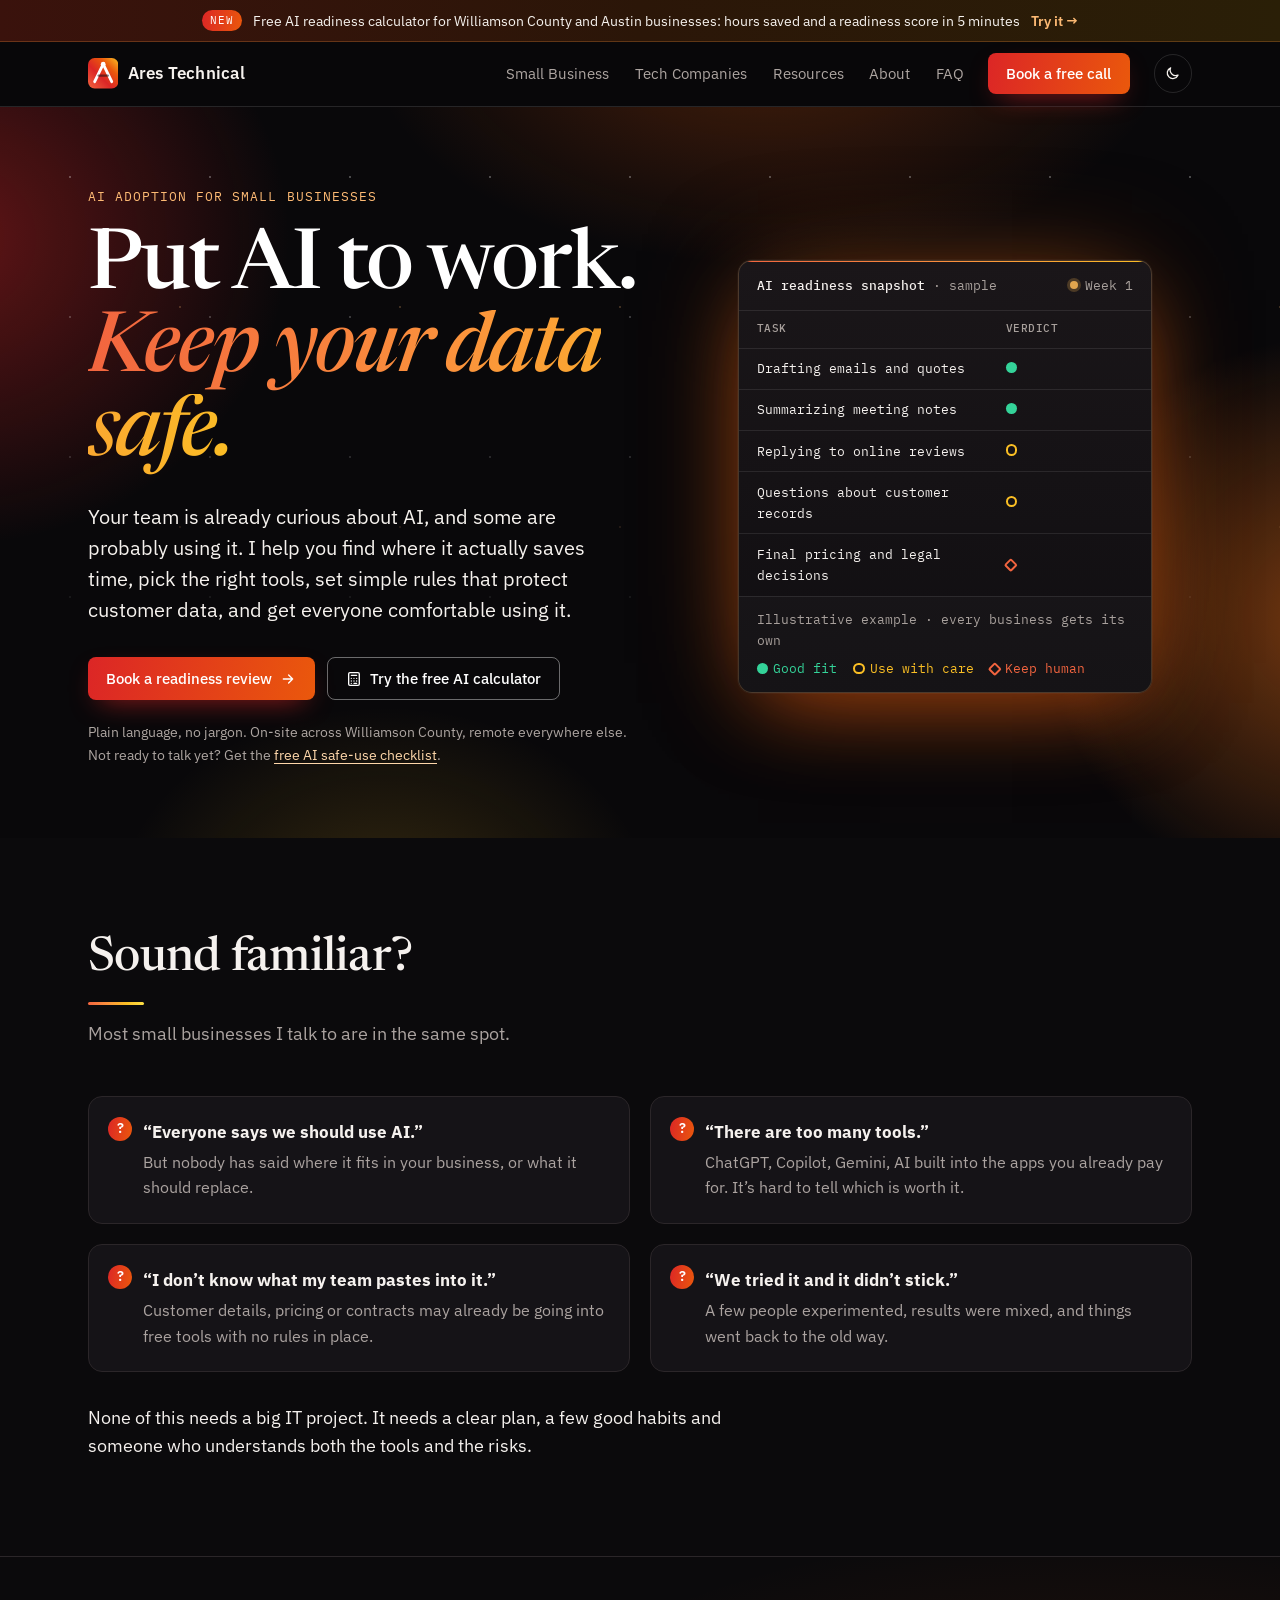
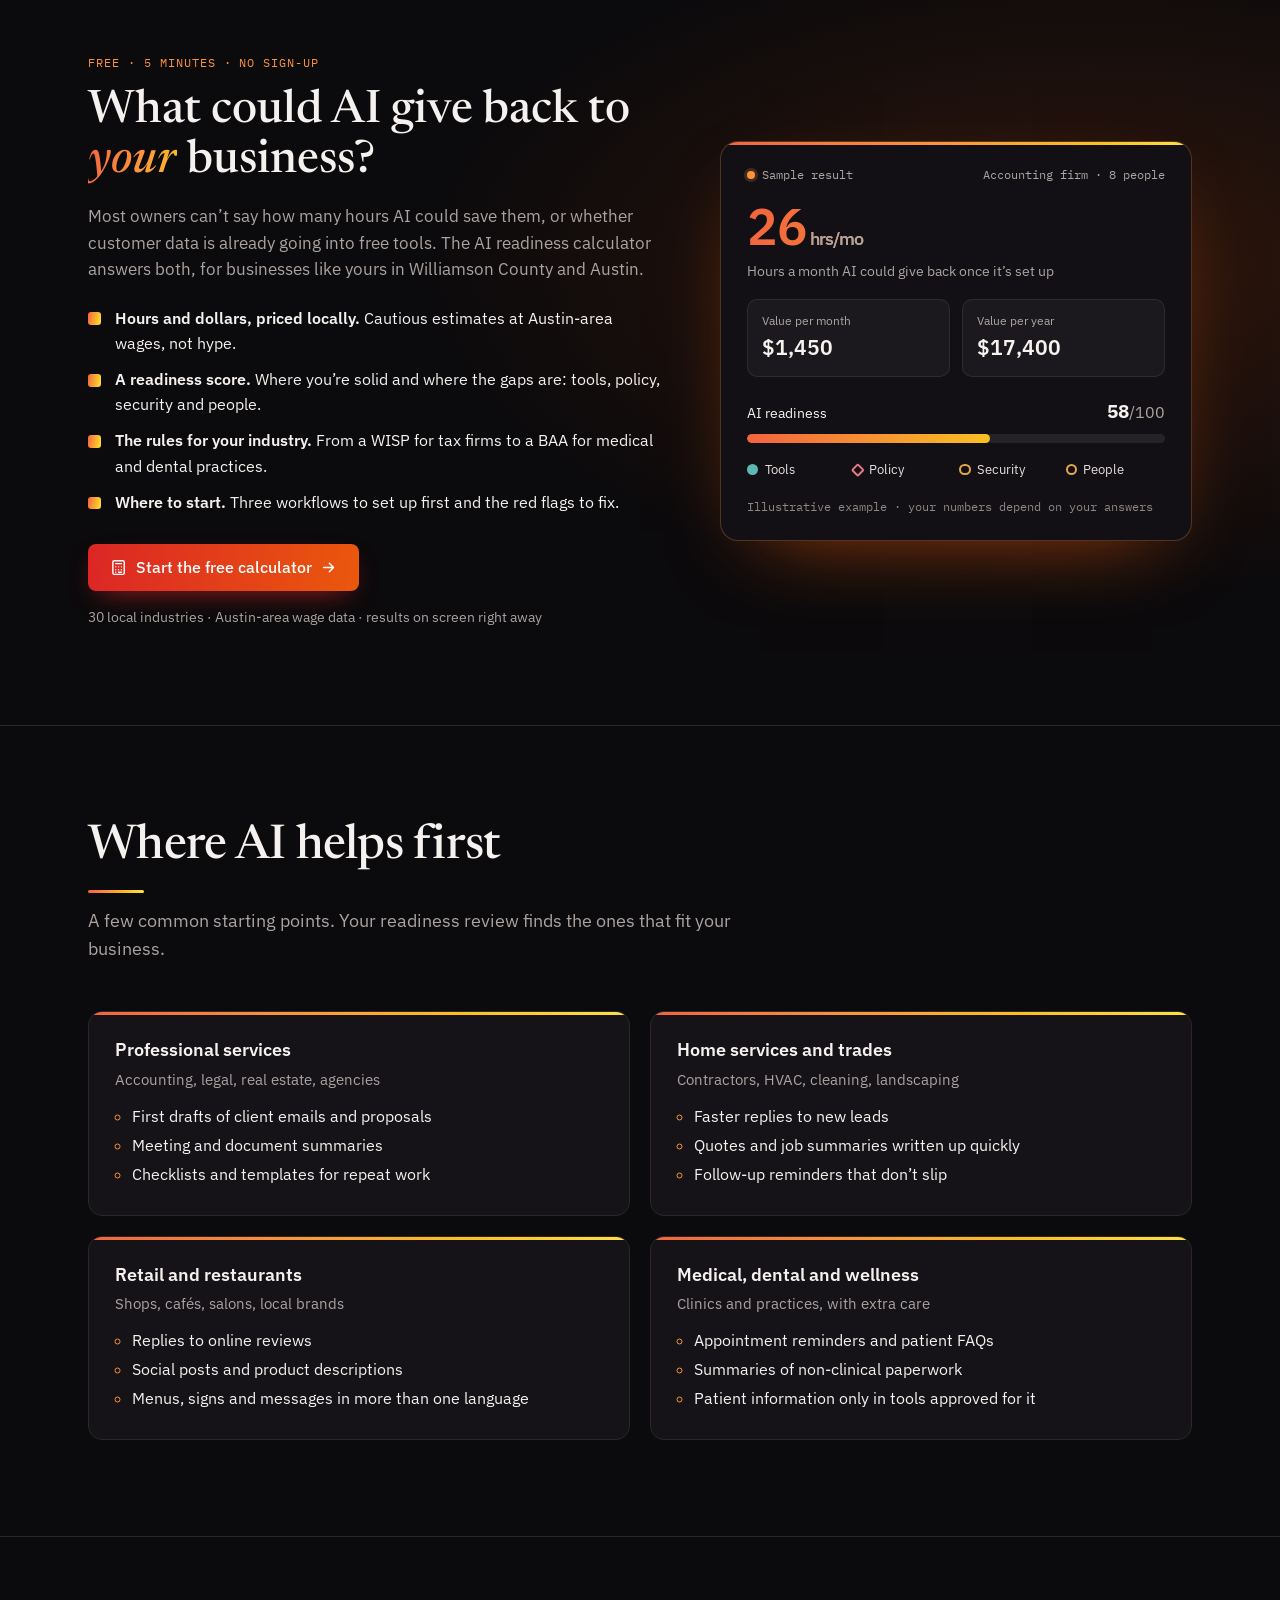
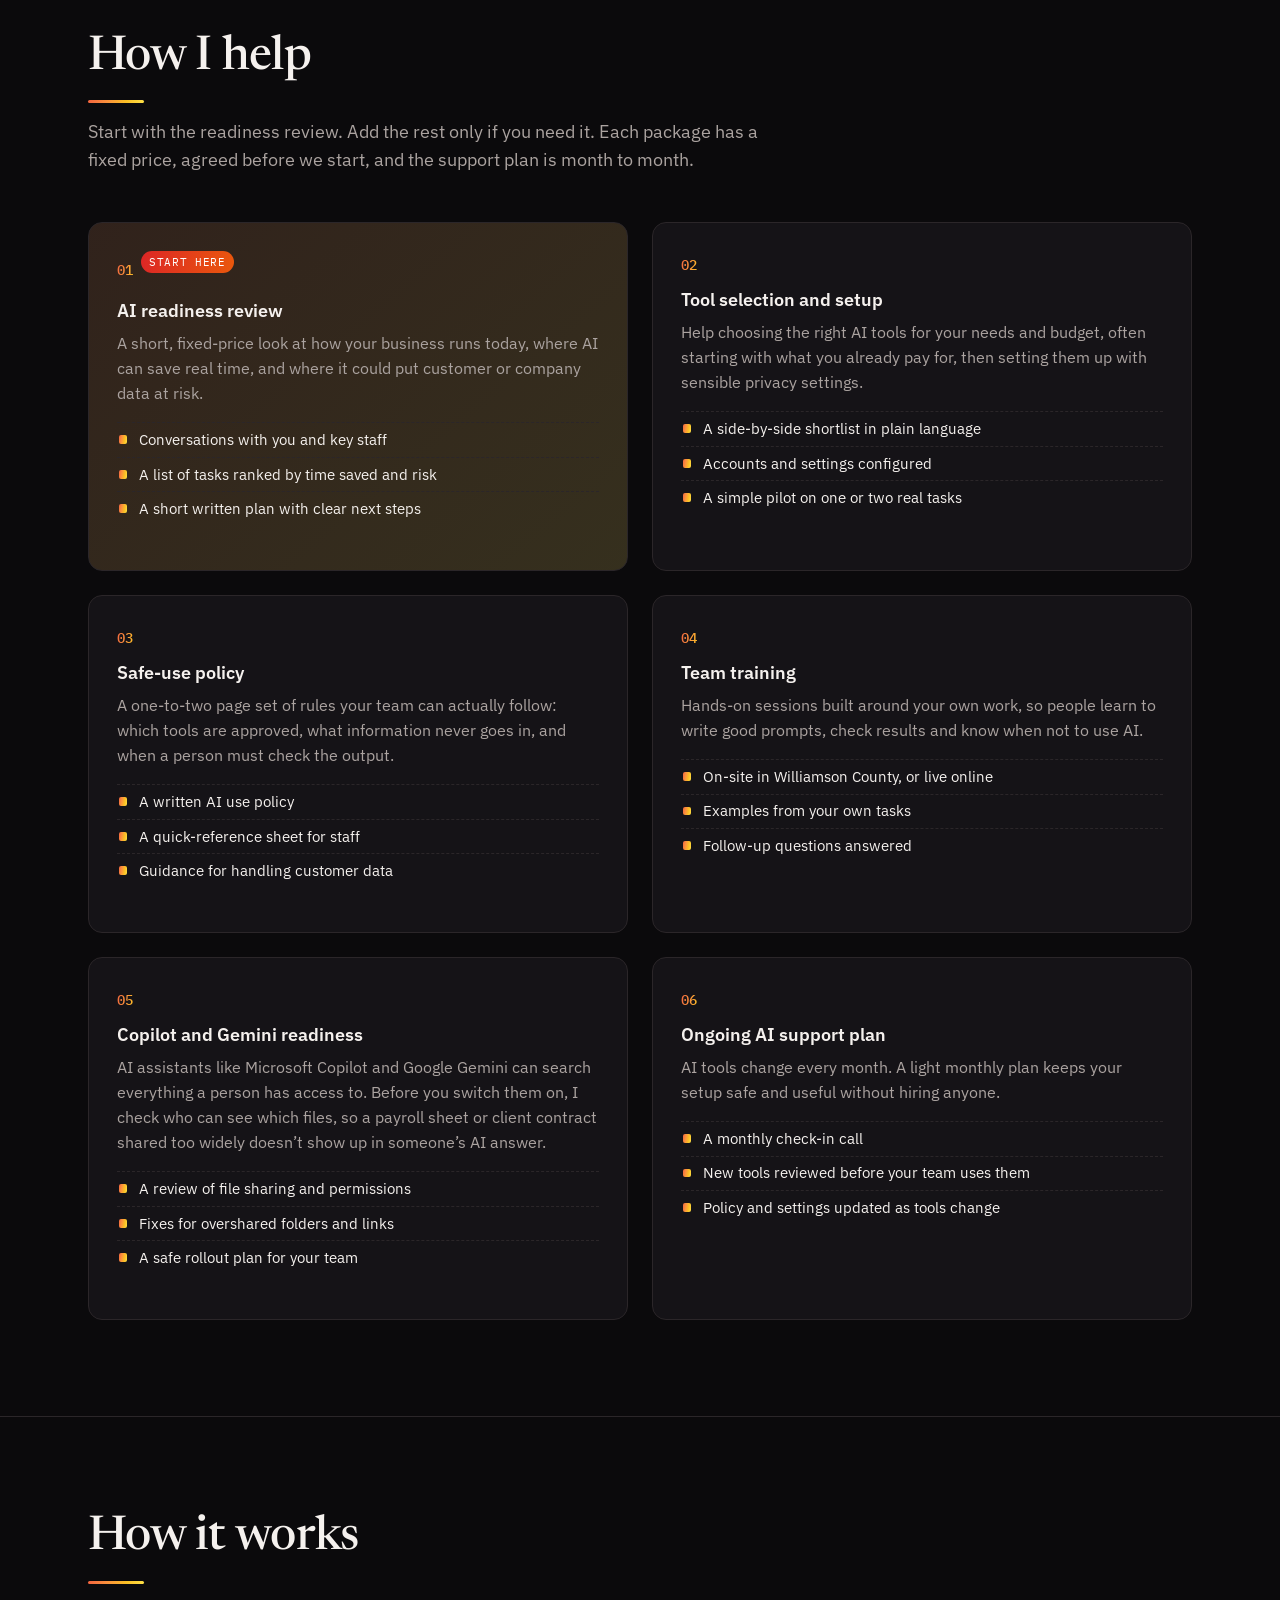
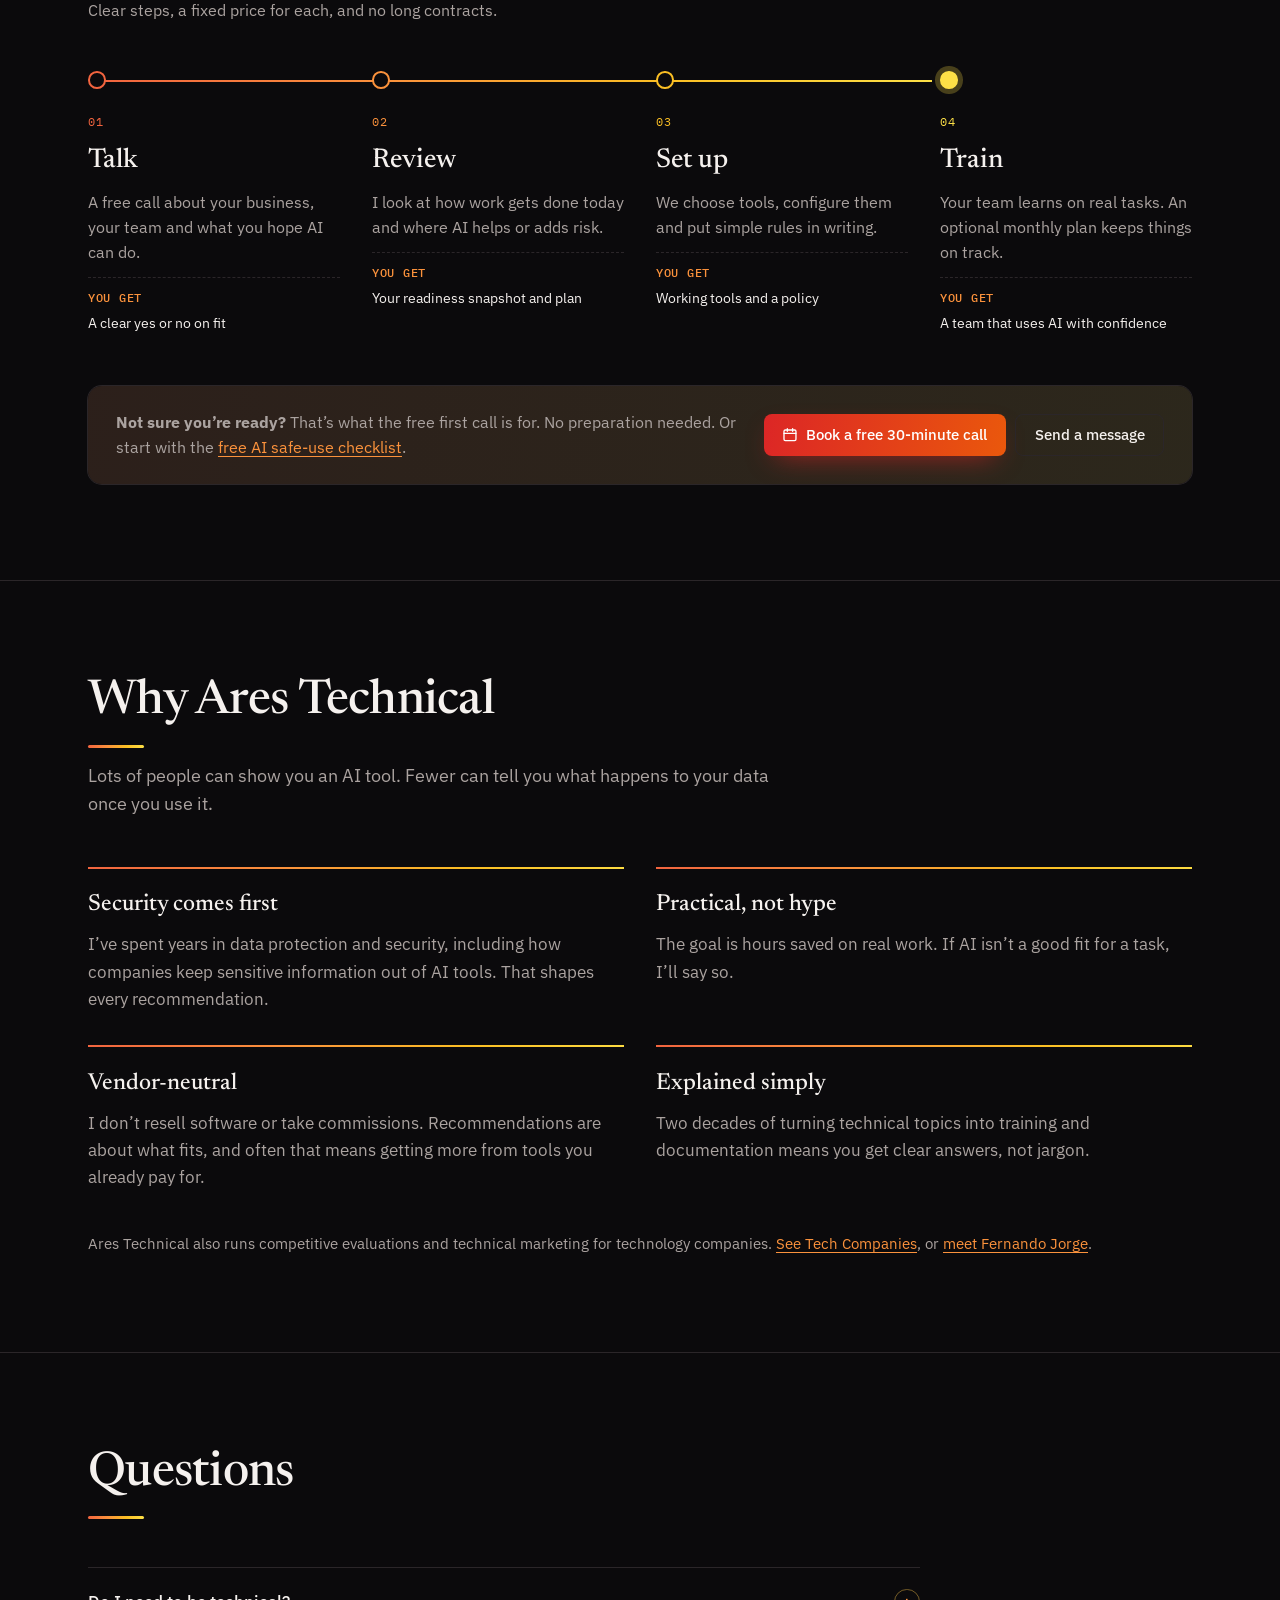
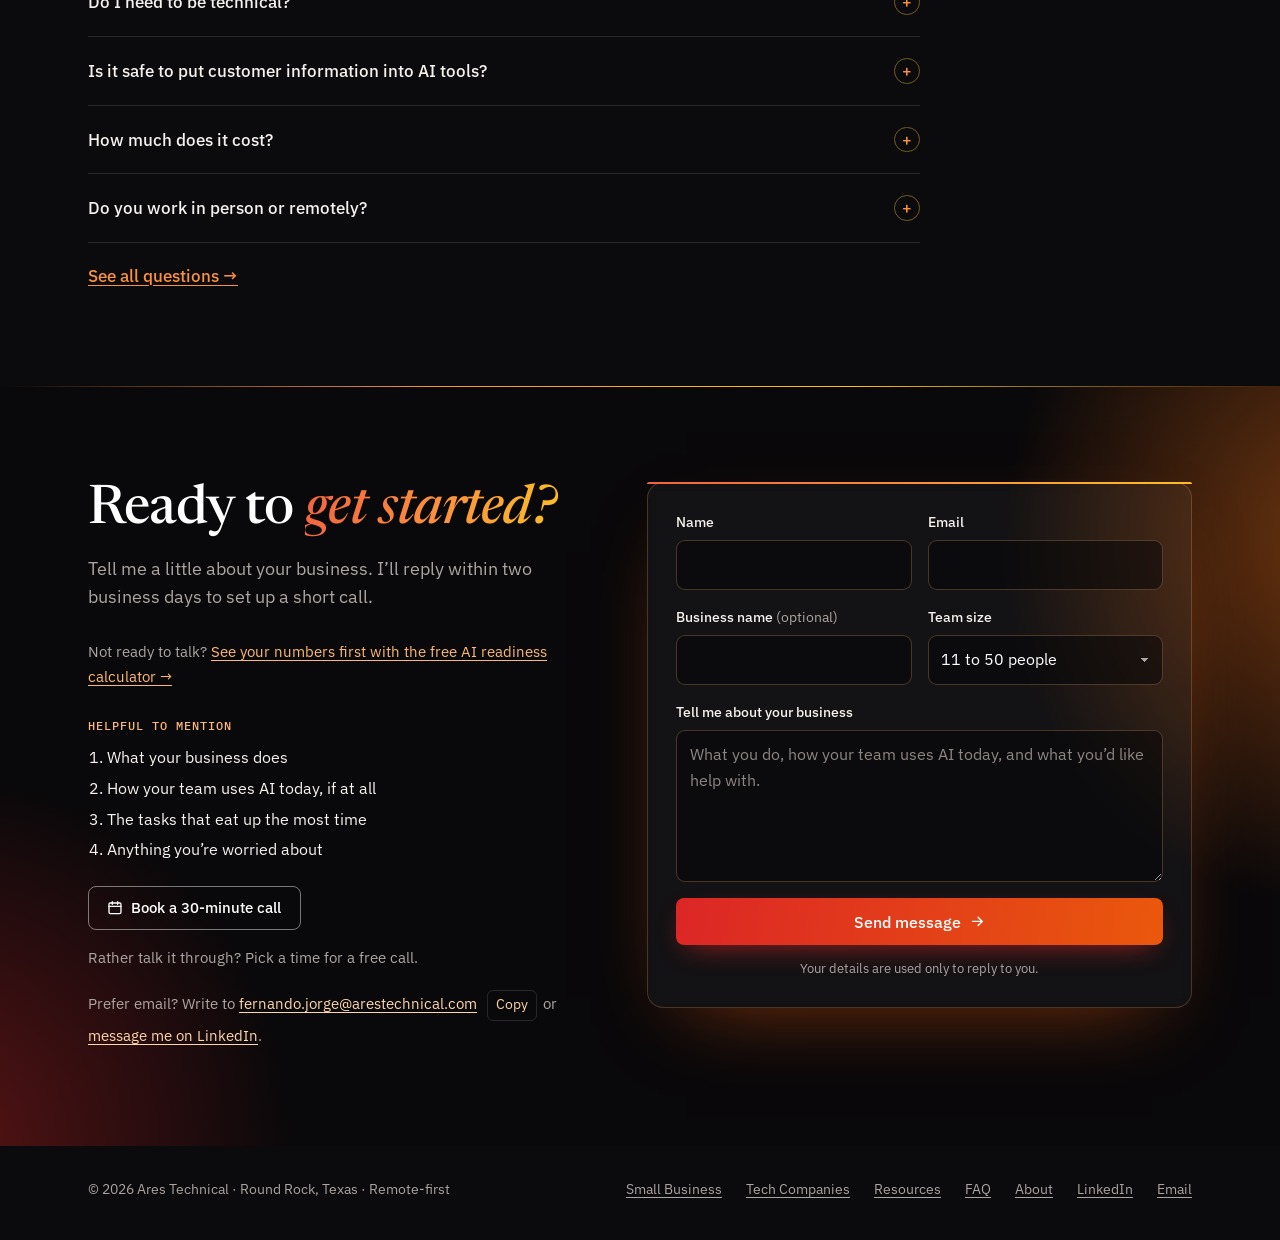
==== commit 4c7bd3f3: "Give the AI readiness calculator more presence - Promo bar above the menu on /, /resources/, /faq/ a" ====
--- a/index.html
+++ b/index.html
@@ -566,11 +566,59 @@
 @media (max-width:760px){ .why{grid-template-columns:1fr} }
 
 .faq-more{margin:1.25rem 0 0; font-weight:500}
+
+/* Calculator promo bar */
+.promo{background:linear-gradient(90deg,#3A120C,#2B1608 50%,#2A1F07); border-bottom:1px solid rgba(251,146,60,.25)}
+.promo a{display:flex; align-items:center; justify-content:center; gap:.7rem; padding:.55rem 1rem; color:#F6F2EE; text-decoration:none; font-size:.9rem; text-align:center}
+.promo-tag{font-family:var(--mono); font-size:.68rem; letter-spacing:.08em; text-transform:uppercase; padding:.12rem .5rem; border-radius:999px; background:linear-gradient(100deg,#DC2626,#EA580C); color:#fff; flex:none}
+.promo-go{font-weight:600; color:#FDBA74; white-space:nowrap}
+.promo a:hover .promo-go{text-decoration:underline; text-underline-offset:.2em}
+.promo-short{display:none}
+@media (max-width:760px){ .promo-long{display:none} .promo-short{display:inline} }
+@media print{ .promo{display:none} }
+
+/* Calculator feature */
+.calc-feature{background:radial-gradient(60rem 30rem at 85% 40%, color-mix(in srgb,#EA580C 16%, transparent), transparent 70%), var(--bg)}
+.calc-feature .wrap{display:grid; grid-template-columns:1.1fr .9fr; gap:3.5rem; align-items:center}
+.cf-eyebrow{font-family:var(--mono); font-size:.76rem; letter-spacing:.08em; text-transform:uppercase; color:var(--accent); margin:0 0 .9rem}
+.calc-feature h2{font-family:var(--serif); font-weight:500; font-size:clamp(2rem,3.6vw,2.9rem); line-height:1.08; margin:0 0 1rem}
+.calc-feature h2 em{font-style:italic; background:var(--grad-text, linear-gradient(100deg,#F2643F,#FBBF24)); -webkit-background-clip:text; background-clip:text; color:transparent}
+.cf-lede{color:var(--muted); font-size:1.05rem; margin:0 0 1.4rem; max-width:36rem}
+.cf-points{list-style:none; margin:0 0 1.8rem; padding:0; display:grid; gap:.7rem}
+.cf-points li{position:relative; padding-left:1.7rem; font-size:.98rem}
+.cf-points li::before{content:""; position:absolute; left:0; top:.42rem; width:.8rem; height:.8rem; border-radius:3px; background:var(--grad)}
+.cf-points b{font-weight:600}
+.btn-lg{padding:.95rem 1.4rem; font-size:1.02rem}
+.btn svg{width:1.05em; height:1.05em}
+.cf-note{margin:1rem 0 0; font-size:.85rem; color:var(--muted)}
+.cf-card{display:block; text-decoration:none; color:#F6F2EE; background:#121014; border:1px solid rgba(251,146,60,.28); border-radius:18px; padding:1.5rem 1.6rem; box-shadow:0 30px 80px -40px rgba(234,88,12,.7); transition:transform .2s, box-shadow .2s; position:relative; overflow:hidden}
+.cf-card::before{content:""; position:absolute; inset:0 0 auto 0; height:3px; background:linear-gradient(90deg,#F2643F,#FB923C 45%,#FBBF24 80%,#FDE047)}
+.cf-card:hover{transform:translateY(-3px); box-shadow:0 36px 90px -40px rgba(234,88,12,.85)}
+.cf-head{display:flex; justify-content:space-between; gap:1rem; font-family:var(--mono); font-size:.74rem; color:#ADA5A1; margin-bottom:1rem}
+.cf-head i{display:inline-block; width:.5rem; height:.5rem; border-radius:50%; background:#FB923C; margin-right:.45rem; box-shadow:0 0 0 3px rgba(251,146,60,.2)}
+.cf-big{font-size:3.2rem; font-weight:600; line-height:1; letter-spacing:-.02em; background:linear-gradient(100deg,#F2643F,#FBBF24); -webkit-background-clip:text; background-clip:text; color:transparent}
+.cf-big small{font-size:1.1rem; font-weight:500; -webkit-text-fill-color:#ADA5A1}
+.cf-sub{margin:.4rem 0 1.1rem; color:#ADA5A1; font-size:.9rem}
+.cf-kv{display:grid; grid-template-columns:1fr 1fr; gap:.75rem; margin-bottom:1.2rem}
+.cf-kv div{background:rgba(255,255,255,.04); border:1px solid rgba(255,255,255,.08); border-radius:10px; padding:.7rem .85rem}
+.cf-kv small{display:block; color:#ADA5A1; font-size:.78rem}
+.cf-kv b{font-size:1.3rem; font-weight:600}
+.cf-mh{display:flex; justify-content:space-between; align-items:baseline; font-size:.9rem; margin-bottom:.45rem}
+.cf-mh b{font-size:1.2rem} .cf-mh small{color:#ADA5A1; font-weight:400}
+.cf-bar{height:.55rem; border-radius:999px; background:rgba(255,255,255,.08); overflow:hidden}
+.cf-bar i{display:block; height:100%; border-radius:inherit; background:linear-gradient(90deg,#F2643F,#FBBF24)}
+.cf-pillars{list-style:none; margin:1rem 0 0; padding:0; display:grid; grid-template-columns:repeat(4,1fr); gap:.4rem; font-size:.84rem; color:#E7E1DC}
+.cf-pillars li{display:flex; align-items:center; gap:.4rem}
+.cf-foot{margin:1.1rem 0 0; font-family:var(--mono); font-size:.72rem; color:#8F8682}
+@media (max-width:960px){ .calc-feature .wrap{grid-template-columns:1fr; gap:2.5rem} }
+@media (max-width:420px){ .cf-pillars{grid-template-columns:repeat(2,1fr)} .cf-big{font-size:2.6rem} }
+.contact .calc-nudge{font-size:.95rem; color:var(--night-muted)} .contact .calc-nudge a{color:#FDBA74}
 </style>
 </head>
 <body>
 <a class="skip" href="#main">Skip to content</a>
 
+<div class="promo"><a href="/ai/calculator/"><span class="promo-tag">New</span><span class="promo-long">Free AI readiness calculator for Williamson County and Austin businesses: hours saved and a readiness score in 5 minutes</span><span class="promo-short">Free 5-minute AI readiness calculator</span><span class="promo-go">Try it →</span></a></div>
 <header class="site">
   <div class="wrap">
     <a class="brand" href="/" aria-label="Ares Technical, home">
@@ -602,9 +650,9 @@
       <p class="lede">Your team is already curious about AI, and some are probably using it. I help you find where it actually saves time, pick the right tools, set simple rules that protect customer data, and get everyone comfortable using it.</p>
       <div class="cta-row">
         <a class="btn btn-primary" href="#contact">Book a readiness review <svg viewBox="0 0 24 24" fill="none" stroke="currentColor" stroke-width="2" stroke-linecap="round" stroke-linejoin="round"><path d="M5 12h14M13 6l6 6-6 6"/></svg></a>
-        <a class="btn btn-ghost" href="#packages">See how I help</a>
+        <a class="btn btn-ghost" href="/ai/calculator/"><svg viewBox="0 0 24 24" fill="none" stroke="currentColor" stroke-width="2" stroke-linecap="round" stroke-linejoin="round" aria-hidden="true"><rect x="4" y="2.5" width="16" height="19" rx="2"/><path d="M8 6.5h8M8 11h.01M12 11h.01M16 11h.01M8 15h.01M12 15h.01M16 15h.01M8 18.5h.01M12 18.5h4"/></svg>Try the free AI calculator</a>
       </div>
-      <p class="hero-note">Plain language, no jargon. On-site across Williamson County, remote everywhere else.<br>Not ready to talk yet? <a href="/ai/calculator/">Try the 5-minute AI readiness calculator →</a> or <a href="/ai/checklist/">get the free safe-use checklist</a>.</p>
+      <p class="hero-note">Plain language, no jargon. On-site across Williamson County, remote everywhere else.<br>Not ready to talk yet? Get the <a href="/ai/checklist/">free AI safe-use checklist</a>.</p>
     </div>
 
     <figure class="readout snap" id="readout" aria-label="Illustration of an AI readiness snapshot for a small business">
@@ -641,19 +689,35 @@
   </div>
 </section>
 
-<section class="block" id="calculator" aria-labelledby="calc-h">
+<section class="block calc-feature" id="calculator" aria-labelledby="calc-h">
   <div class="wrap">
-    <div class="sec-head rv">
-      <h2 id="calc-h">Not sure where you stand? Find out in five minutes.</h2>
-      <p>Most owners can't say how many hours AI could save them, or whether customer data is already going into free tools. The free AI readiness calculator answers both, for businesses like yours in Williamson County and Austin.</p>
+    <div class="cf-text">
+      <p class="cf-eyebrow">Free · 5 minutes · no sign-up</p>
+      <h2 id="calc-h">What could AI give back to <em>your</em> business?</h2>
+      <p class="cf-lede">Most owners can’t say how many hours AI could save them, or whether customer data is already going into free tools. The AI readiness calculator answers both, for businesses like yours in Williamson County and Austin.</p>
+      <ul class="cf-points">
+        <li><b>Hours and dollars, priced locally.</b> Cautious estimates at Austin-area wages, not hype.</li>
+        <li><b>A readiness score.</b> Where you’re solid and where the gaps are: tools, policy, security and people.</li>
+        <li><b>The rules for your industry.</b> From a WISP for tax firms to a BAA for medical and dental practices.</li>
+        <li><b>Where to start.</b> Three workflows to set up first and the red flags to fix.</li>
+      </ul>
+      <div class="cta-row"><a class="btn btn-primary btn-lg" href="/ai/calculator/"><svg viewBox="0 0 24 24" fill="none" stroke="currentColor" stroke-width="2" stroke-linecap="round" stroke-linejoin="round" aria-hidden="true"><rect x="4" y="2.5" width="16" height="19" rx="2"/><path d="M8 6.5h8M8 11h.01M12 11h.01M16 11h.01M8 15h.01M12 15h.01M16 15h.01M8 18.5h.01M12 18.5h4"/></svg>Start the free calculator <svg viewBox="0 0 24 24" fill="none" stroke="currentColor" stroke-width="2" stroke-linecap="round" stroke-linejoin="round"><path d="M5 12h14M13 6l6 6-6 6"/></svg></a></div>
+      <p class="cf-note">30 local industries · Austin-area wage data · results on screen right away</p>
     </div>
-    <ul class="why">
-      <li class="rv"><h3>Hours and dollars, priced locally</h3><p>An estimate of the hours AI could give back each month, priced at Austin-area wages for the people who do the work. It uses cautious numbers, not hype.</p></li>
-      <li class="rv"><h3>A readiness score</h3><p>See where you're solid and where the gaps are across tools, policy, security and training.</p></li>
-      <li class="rv"><h3>The rules for your industry</h3><p>See what applies to how you use AI, whether that's a WISP for tax and accounting firms, a BAA for medical and dental practices, or client consent for law firms.</p></li>
-      <li class="rv"><h3>Where to start</h3><p>Get three workflows worth setting up first and the red flags to fix before you roll anything out. You don't need to sign up to see your results.</p></li>
-    </ul>
-    <p class="rv" style="margin-top:28px"><a class="btn btn-primary" href="/ai/calculator/">Start the free calculator <svg viewBox="0 0 24 24" fill="none" stroke="currentColor" stroke-width="2" stroke-linecap="round" stroke-linejoin="round"><path d="M5 12h14M13 6l6 6-6 6"></path></svg></a></p>
+    <a class="cf-card" href="/ai/calculator/" aria-label="Open the AI readiness calculator. Sample result shown.">
+      <div class="cf-head"><span><i></i>Sample result</span><span>Accounting firm · 8 people</span></div>
+      <div class="cf-big">26<small> hrs/mo</small></div>
+      <p class="cf-sub">Hours a month AI could give back once it’s set up</p>
+      <div class="cf-kv"><div><small>Value per month</small><b>$1,450</b></div><div><small>Value per year</small><b>$17,400</b></div></div>
+      <div class="cf-meter"><div class="cf-mh"><span>AI readiness</span><b>58<small>/100</small></b></div><div class="cf-bar"><i style="width:58%"></i></div></div>
+      <ul class="cf-pillars">
+        <li><span class="mark m-ok"><i></i></span>Tools</li>
+        <li><span class="mark m-gap"><i></i></span>Policy</li>
+        <li><span class="mark m-part"><i></i></span>Security</li>
+        <li><span class="mark m-part"><i></i></span>People</li>
+      </ul>
+      <p class="cf-foot">Illustrative example · your numbers depend on your answers</p>
+    </a>
   </div>
 </section>
 
@@ -772,6 +836,7 @@
     <div class="contact-intro">
       <h2 id="contact-h">Ready to <em>get started?</em></h2>
       <p>Tell me a little about your business. I’ll reply within two business days to set up a short call.</p>
+      <p class="calc-nudge">Not ready to talk? <a href="/ai/calculator/">See your numbers first with the free AI readiness calculator →</a></p>
       <div class="tips">
         <h3>Helpful to mention</h3>
         <ol>
@@ -933,7 +998,7 @@
   // reveal on scroll
   if("IntersectionObserver" in window && !reduce){
     var io=new IntersectionObserver(function(es){es.forEach(function(e){if(e.isIntersecting){e.target.classList.add("in"); io.unobserve(e.target)}})},{rootMargin:"0px 0px -8% 0px"});
-    [].forEach.call(document.querySelectorAll(".sec-head, .pain li, .uses > li, .svc, .process li, .why li, .faq details, .mid-cta"),function(el){
+    [].forEach.call(document.querySelectorAll(".sec-head, .pain li, .cf-card, .uses > li, .svc, .process li, .why li, .faq details, .mid-cta"),function(el){
       if(el.getBoundingClientRect().top>innerHeight){el.classList.add("rv"); io.observe(el)}
     });
   }
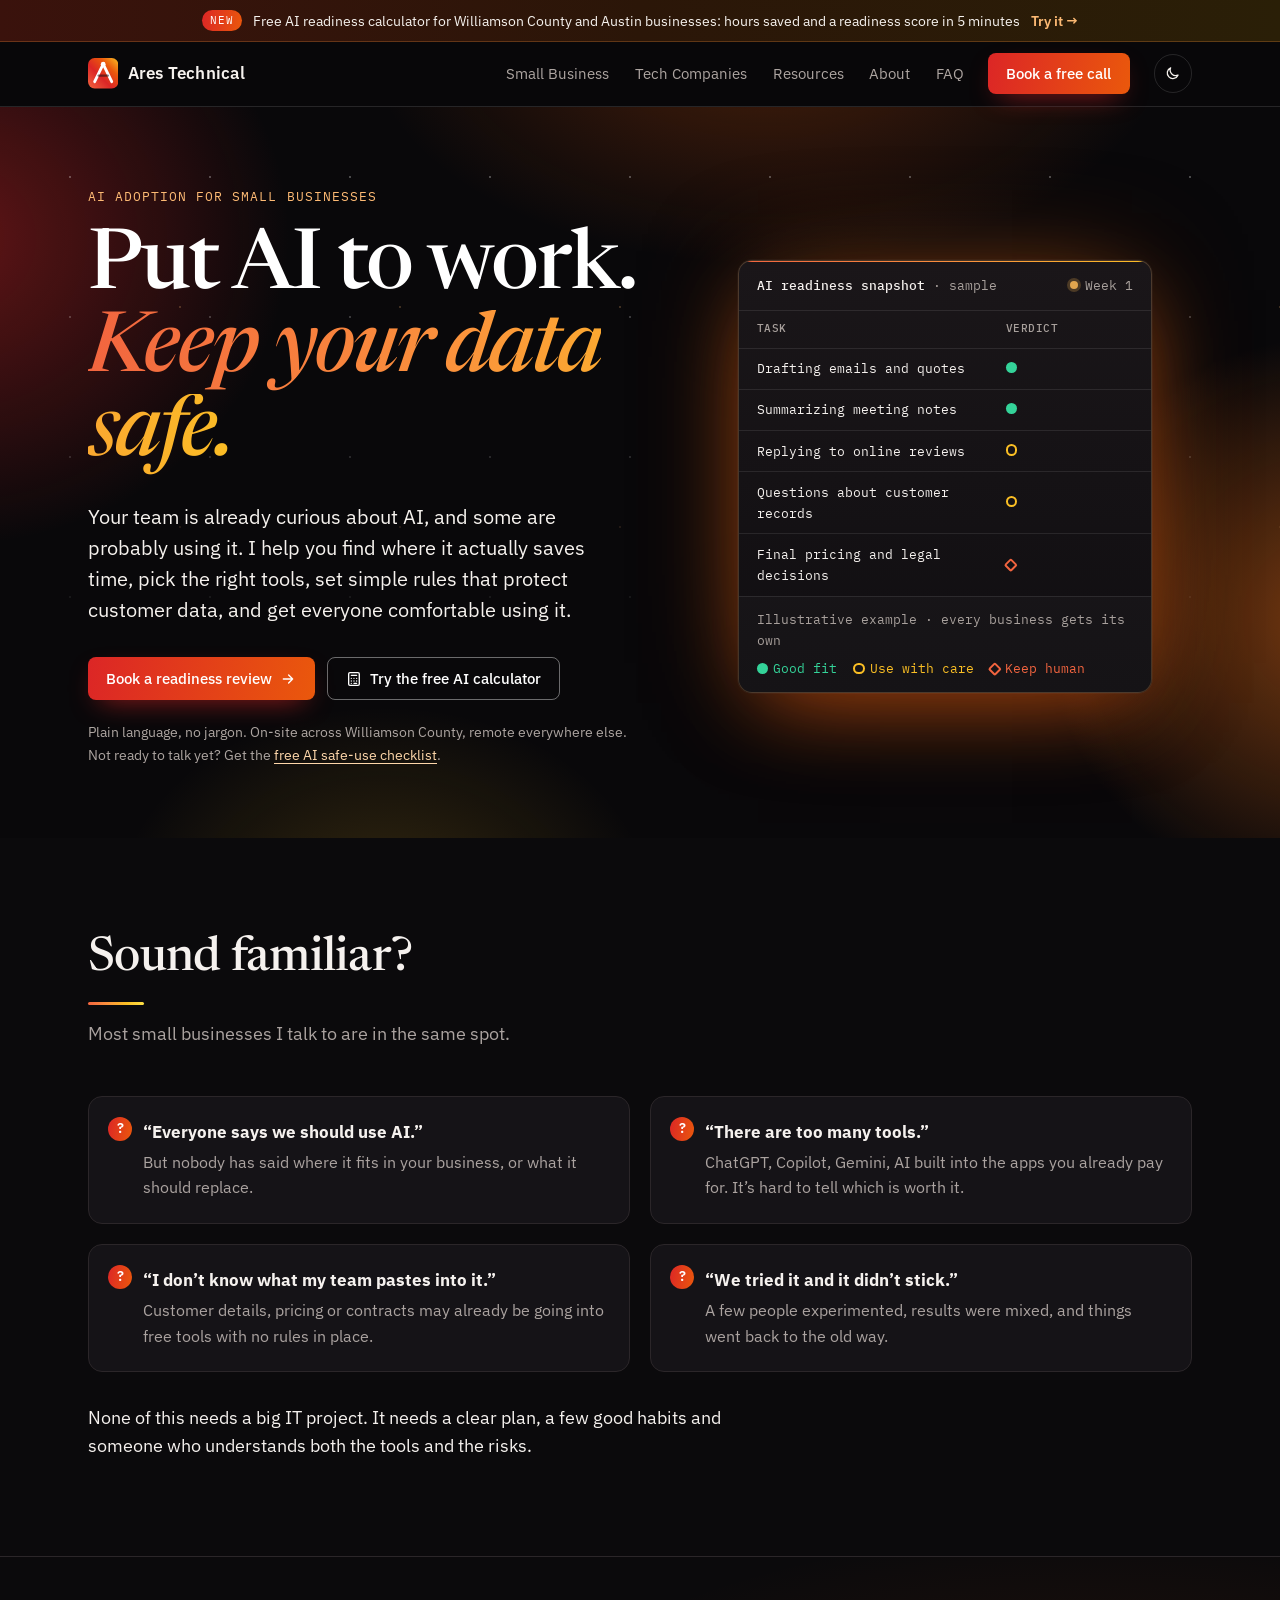
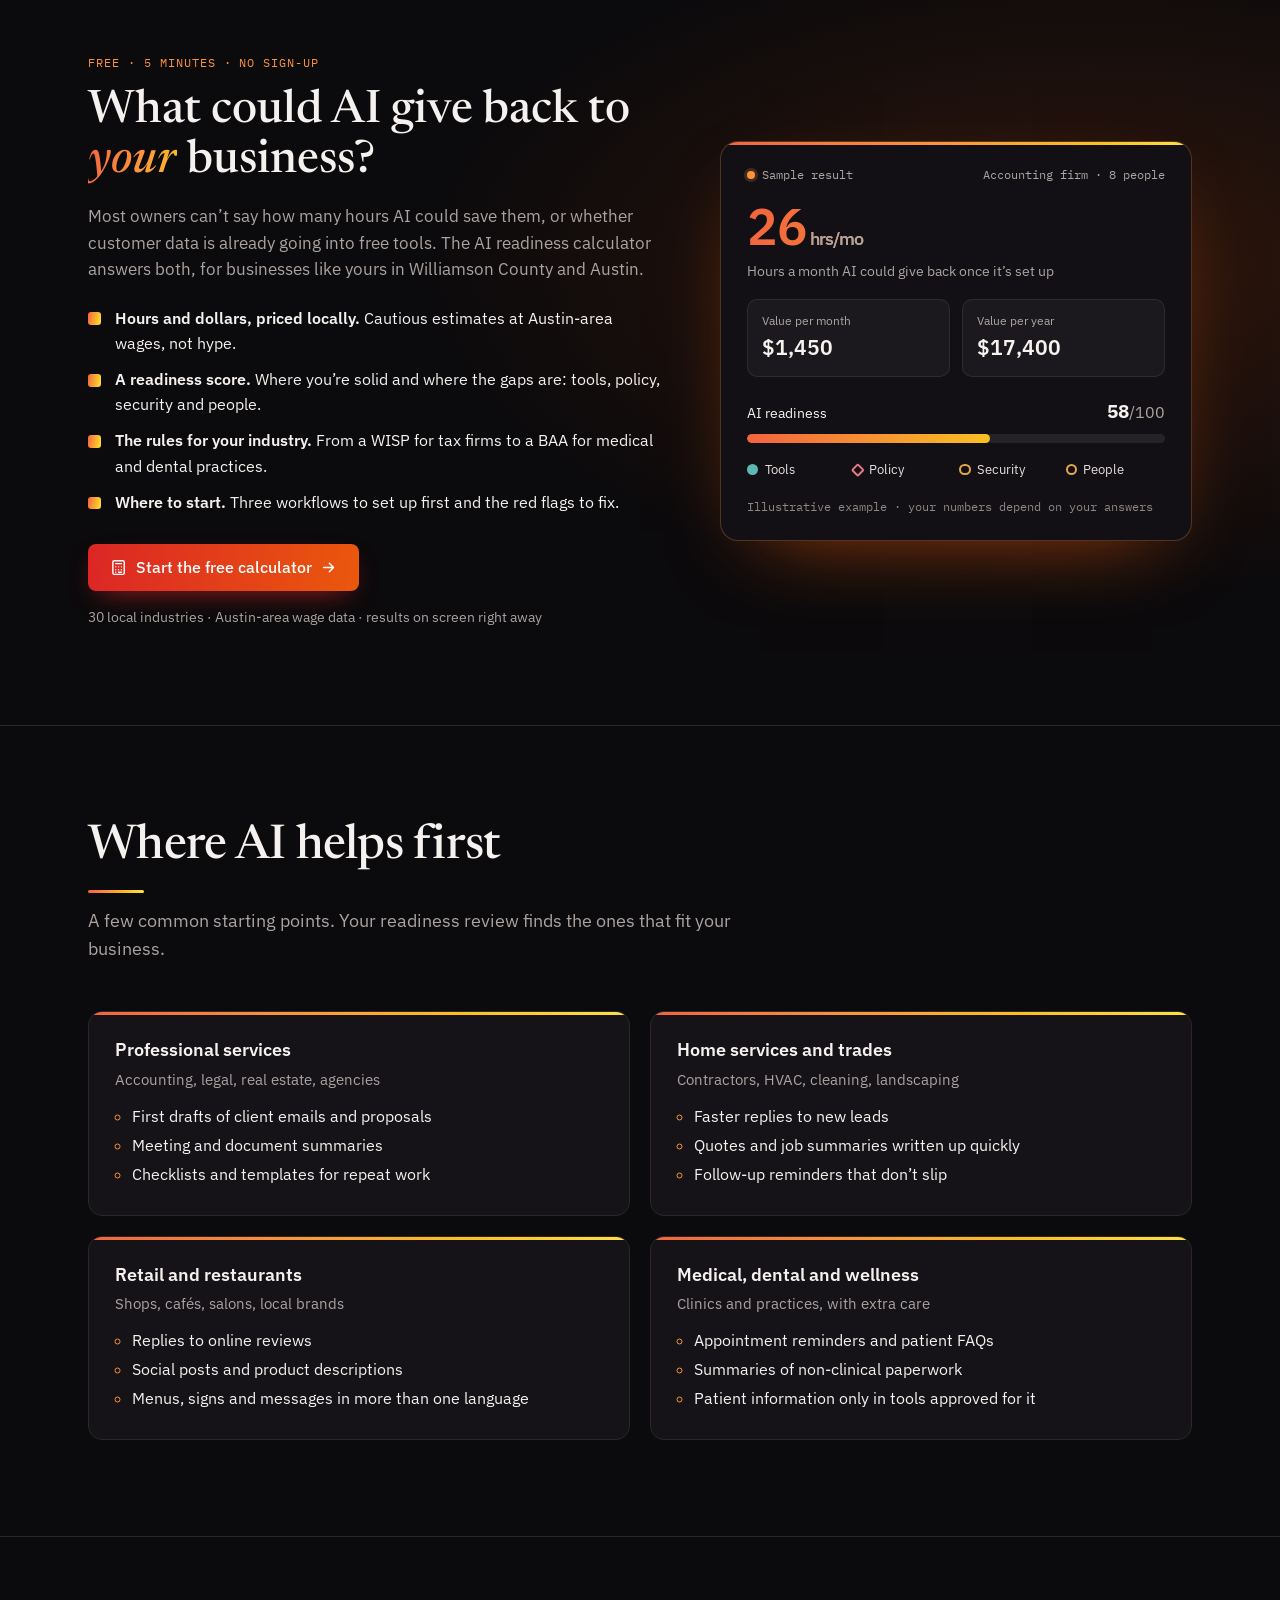
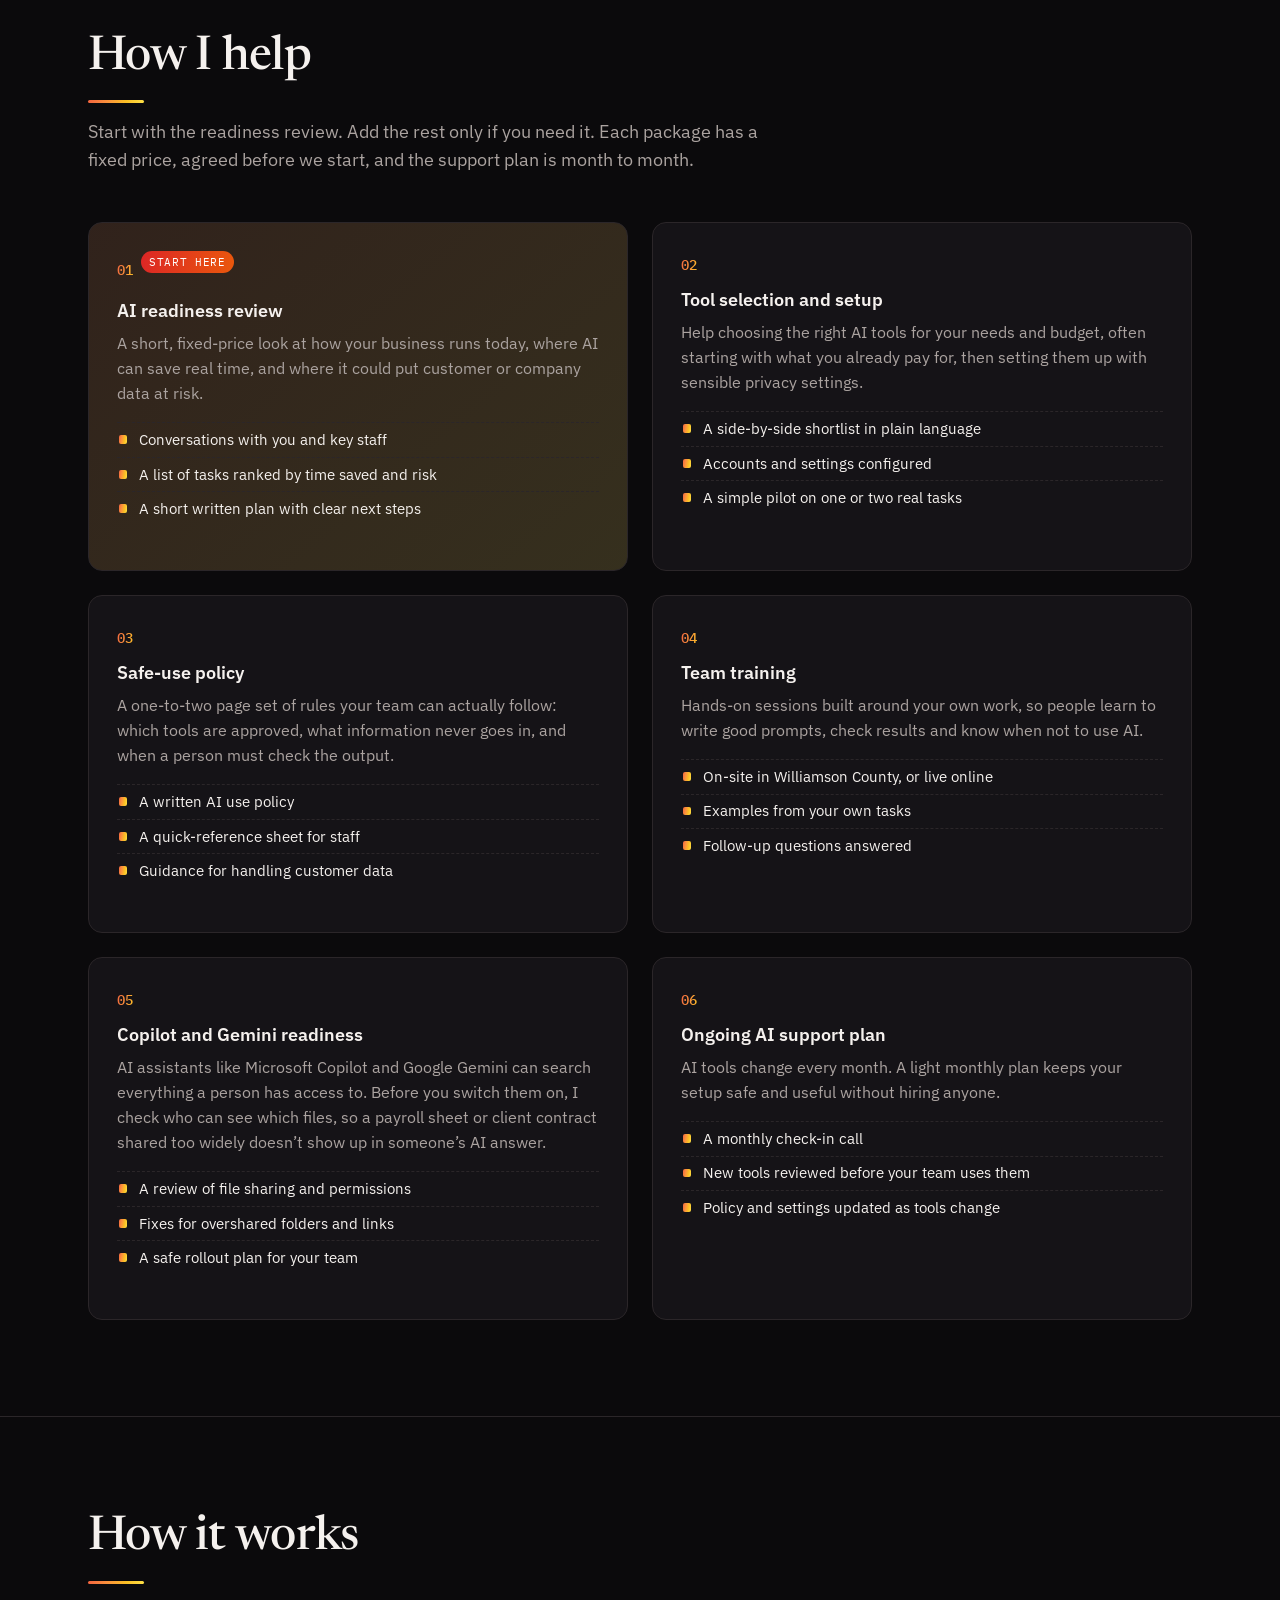
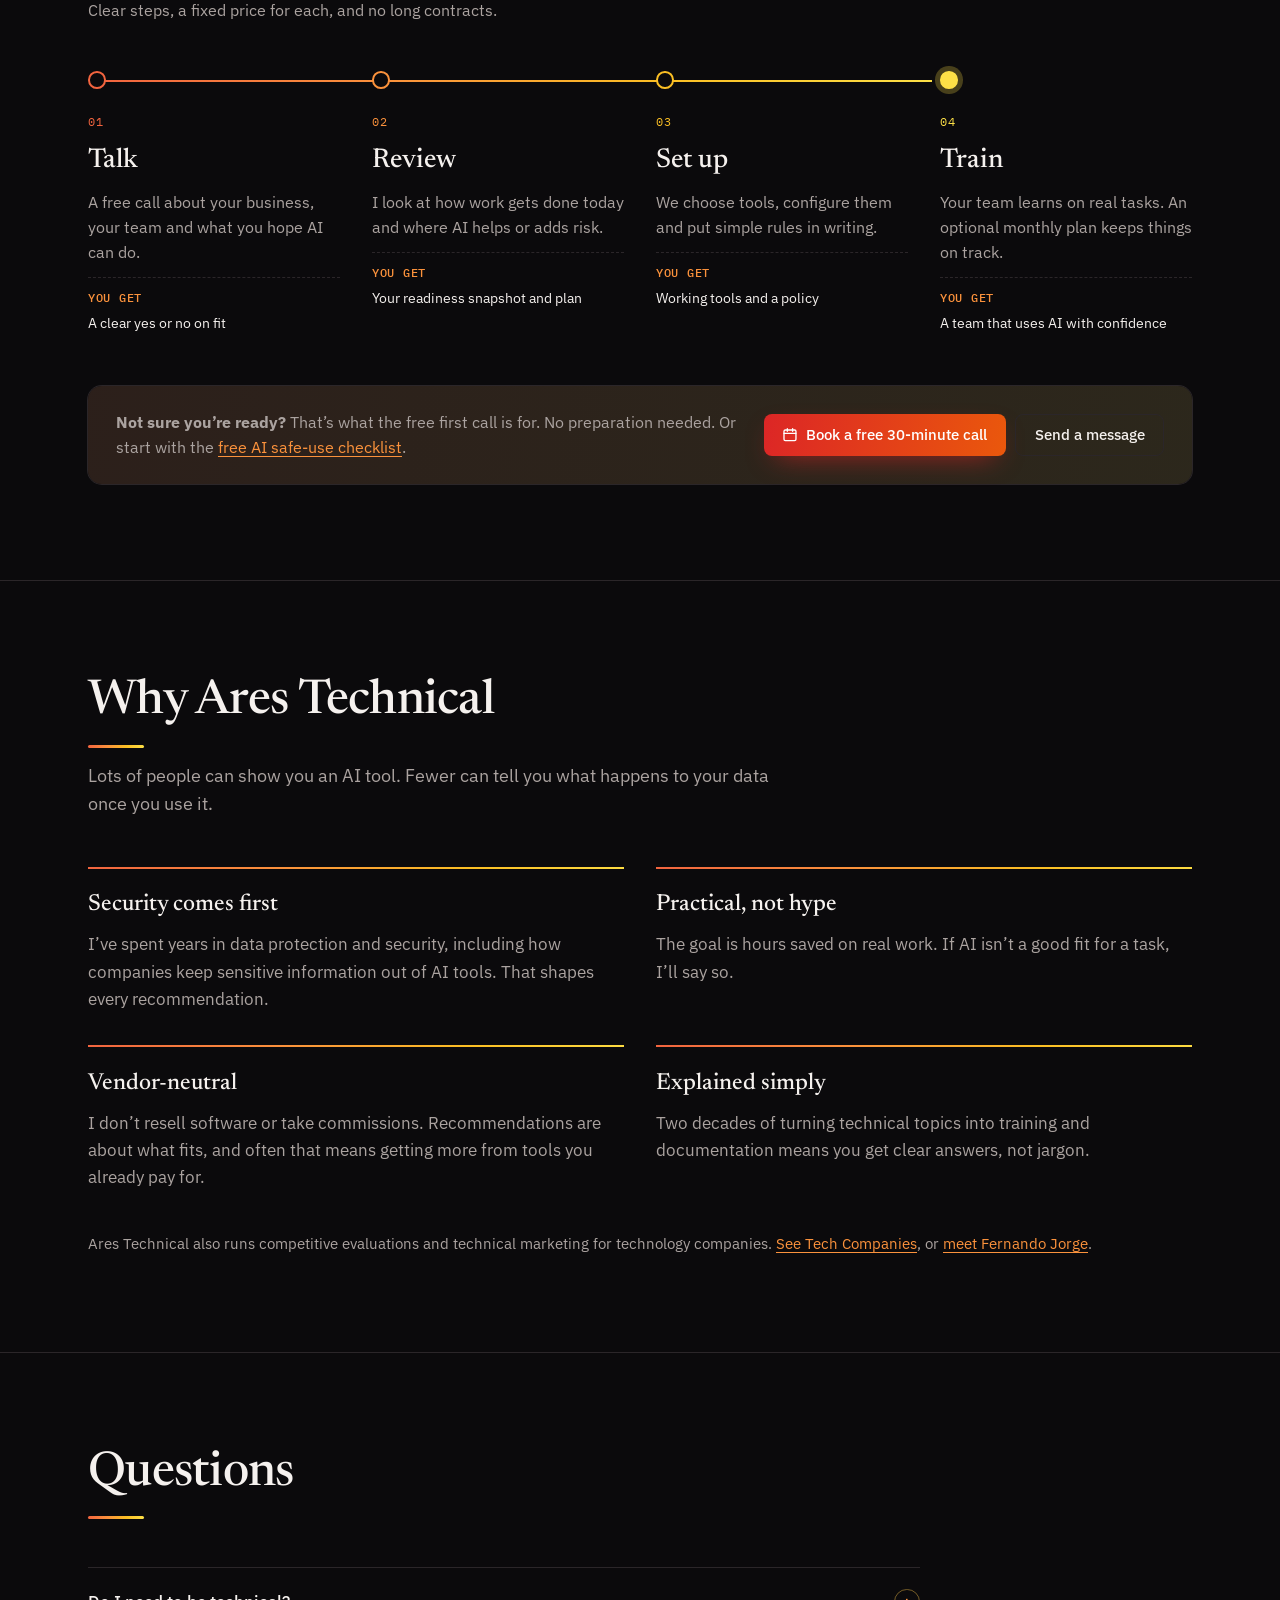
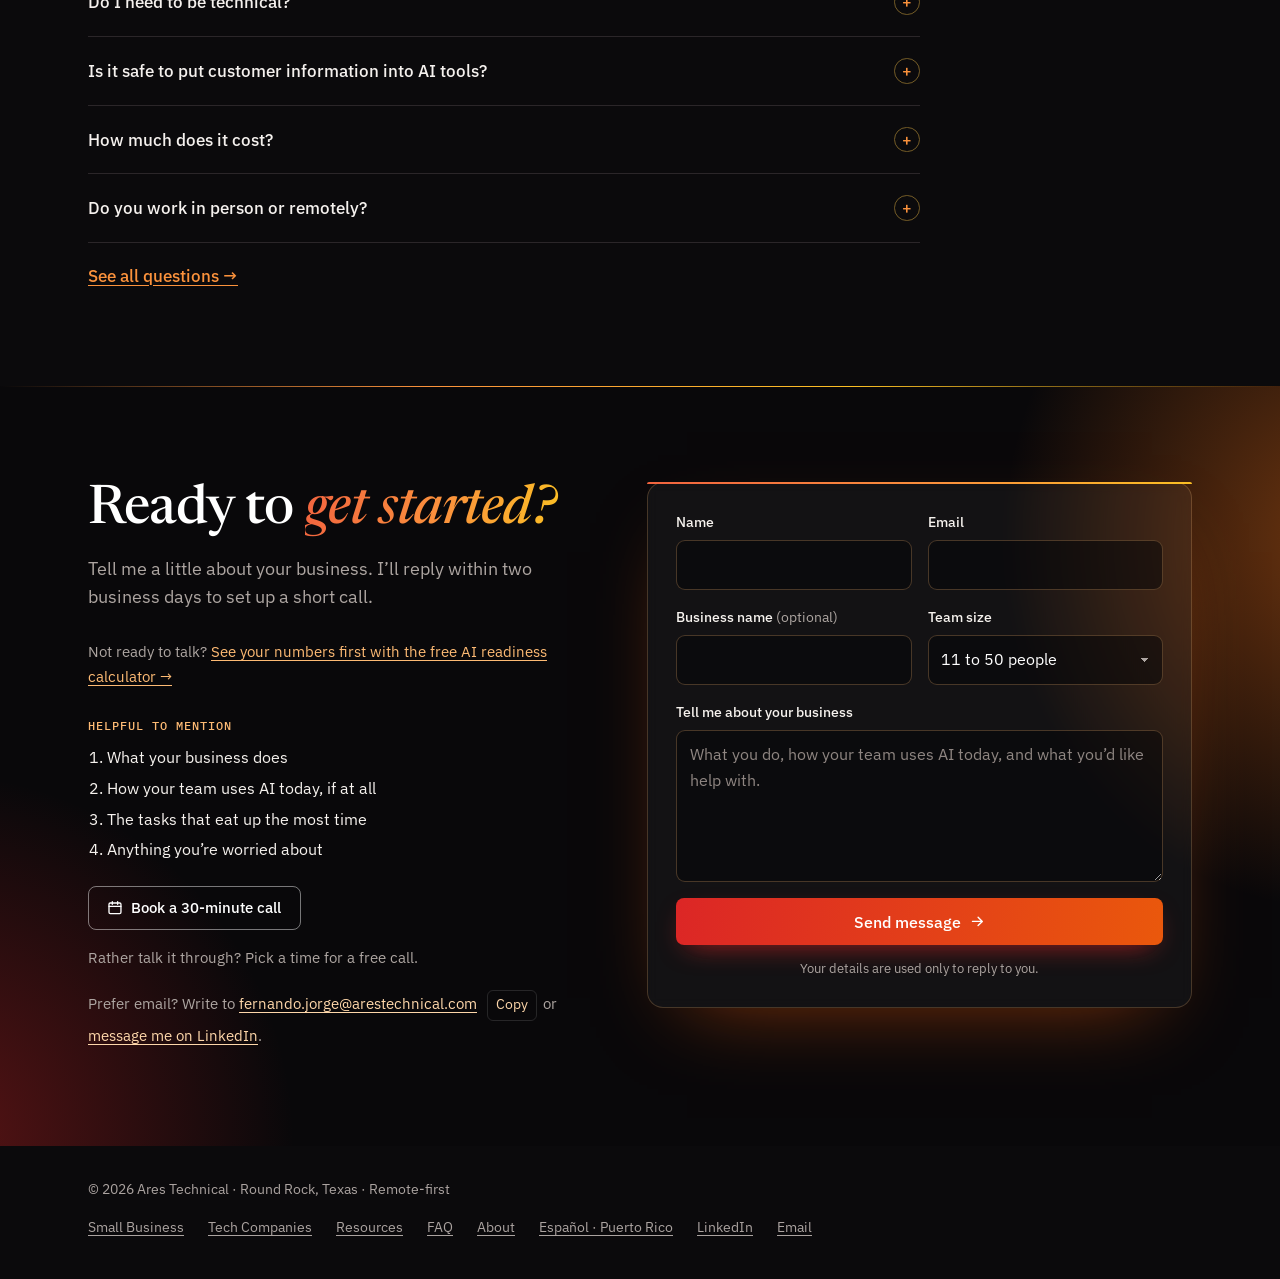
==== commit 1b9a2321: "Add Puerto Rico pages: Spanish homepage and AI calculator - /pr/: small-business homepage in Spanish" ====
--- a/index.html
+++ b/index.html
@@ -7,6 +7,8 @@
 <title>Ares Technical — Safe, Practical AI for Small Businesses</title>
 <meta name="description" content="Practical, security-first help for small businesses adopting AI: a readiness review, tool selection and setup, a simple safe-use policy, and team training. Remote-first, based in Texas.">
 <link rel="canonical" href="https://arestechnical.com/">
+<link rel="alternate" hreflang="en-US" href="https://arestechnical.com/">
+<link rel="alternate" hreflang="es-PR" href="https://arestechnical.com/pr/">
 <link rel="icon" href="/favicon.svg" type="image/svg+xml">
 <meta property="og:type" content="website">
 <meta property="og:site_name" content="Ares Technical">
@@ -912,6 +914,7 @@
       <li><a href="/resources/">Resources</a></li>
       <li><a href="/faq/">FAQ</a></li>
       <li><a href="/fernando/">About</a></li>
+      <li><a href="/pr/" hreflang="es" lang="es">Español · Puerto Rico</a></li>
       <li><a href="https://www.linkedin.com/in/fernando-jorge" target="_blank" rel="noopener">LinkedIn</a></li>
       <li><a href="mailto:fernando.jorge@arestechnical.com">Email</a></li>
     </ul>
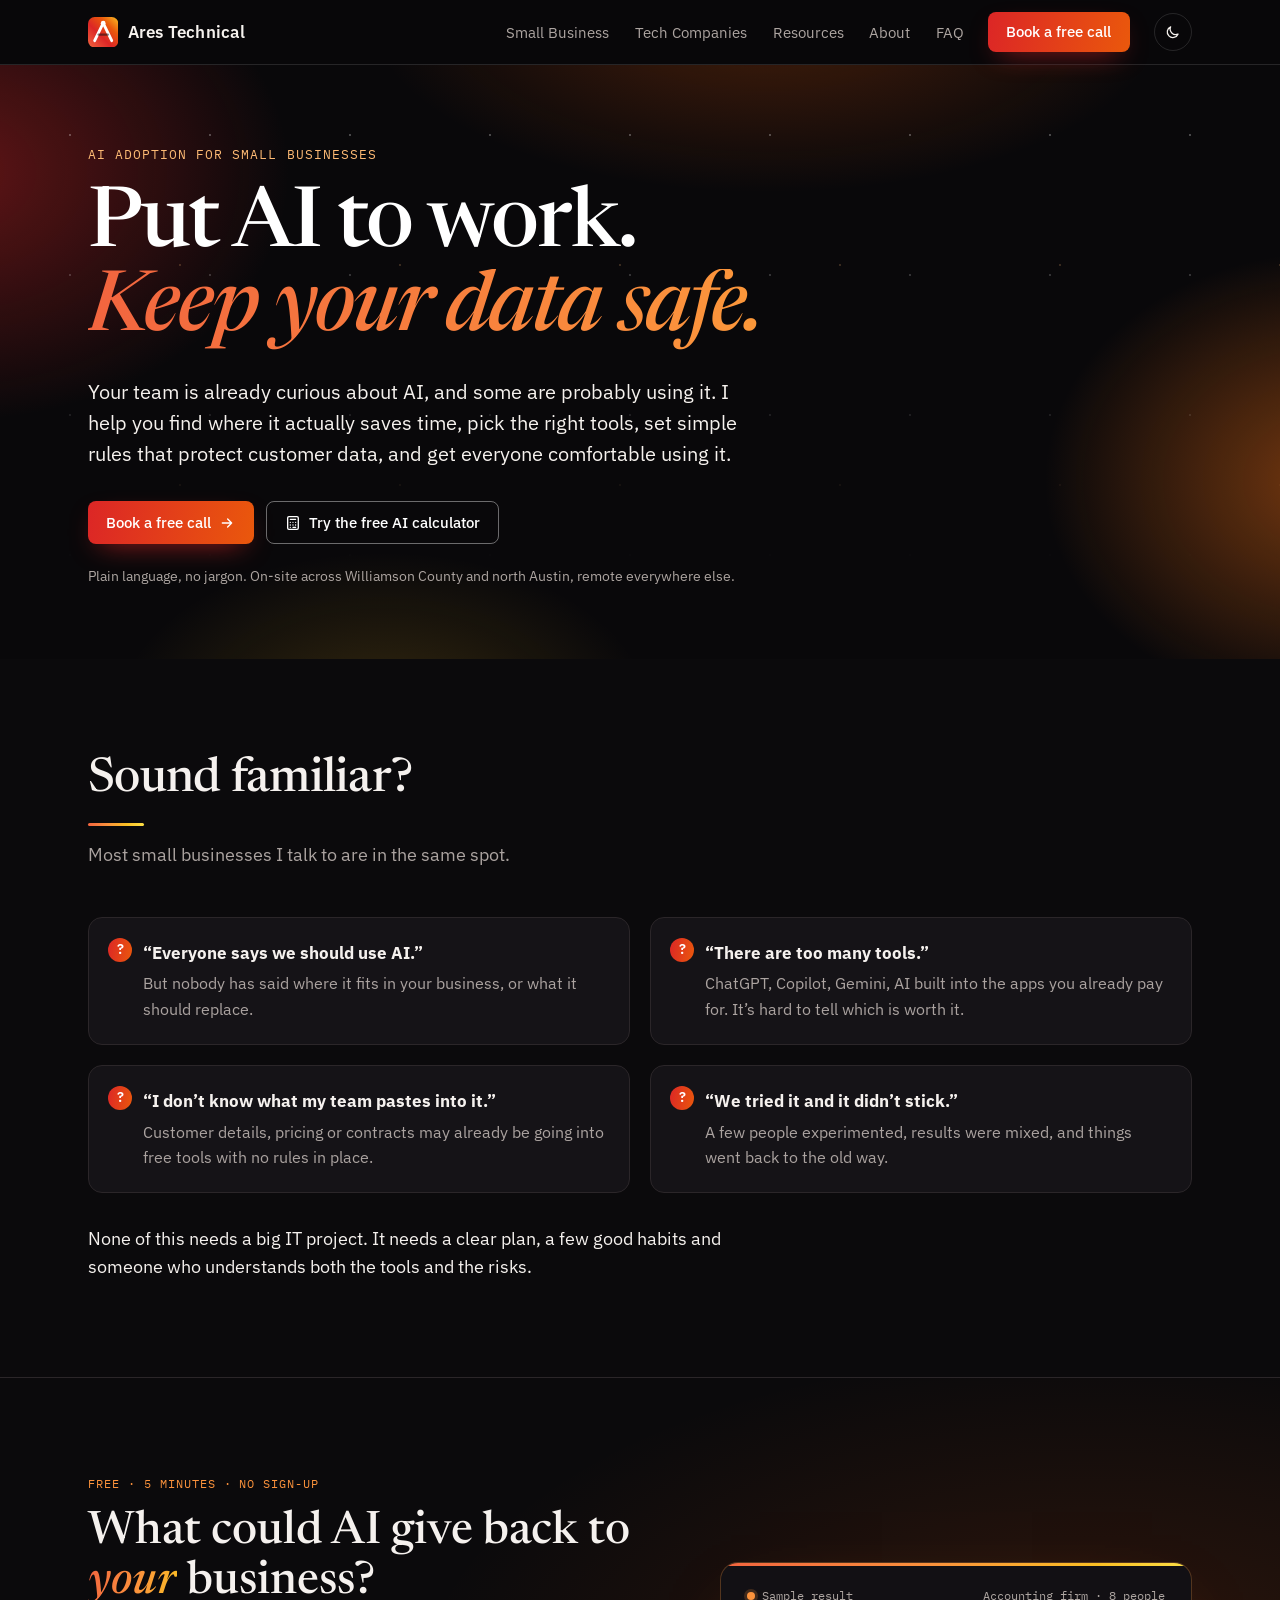
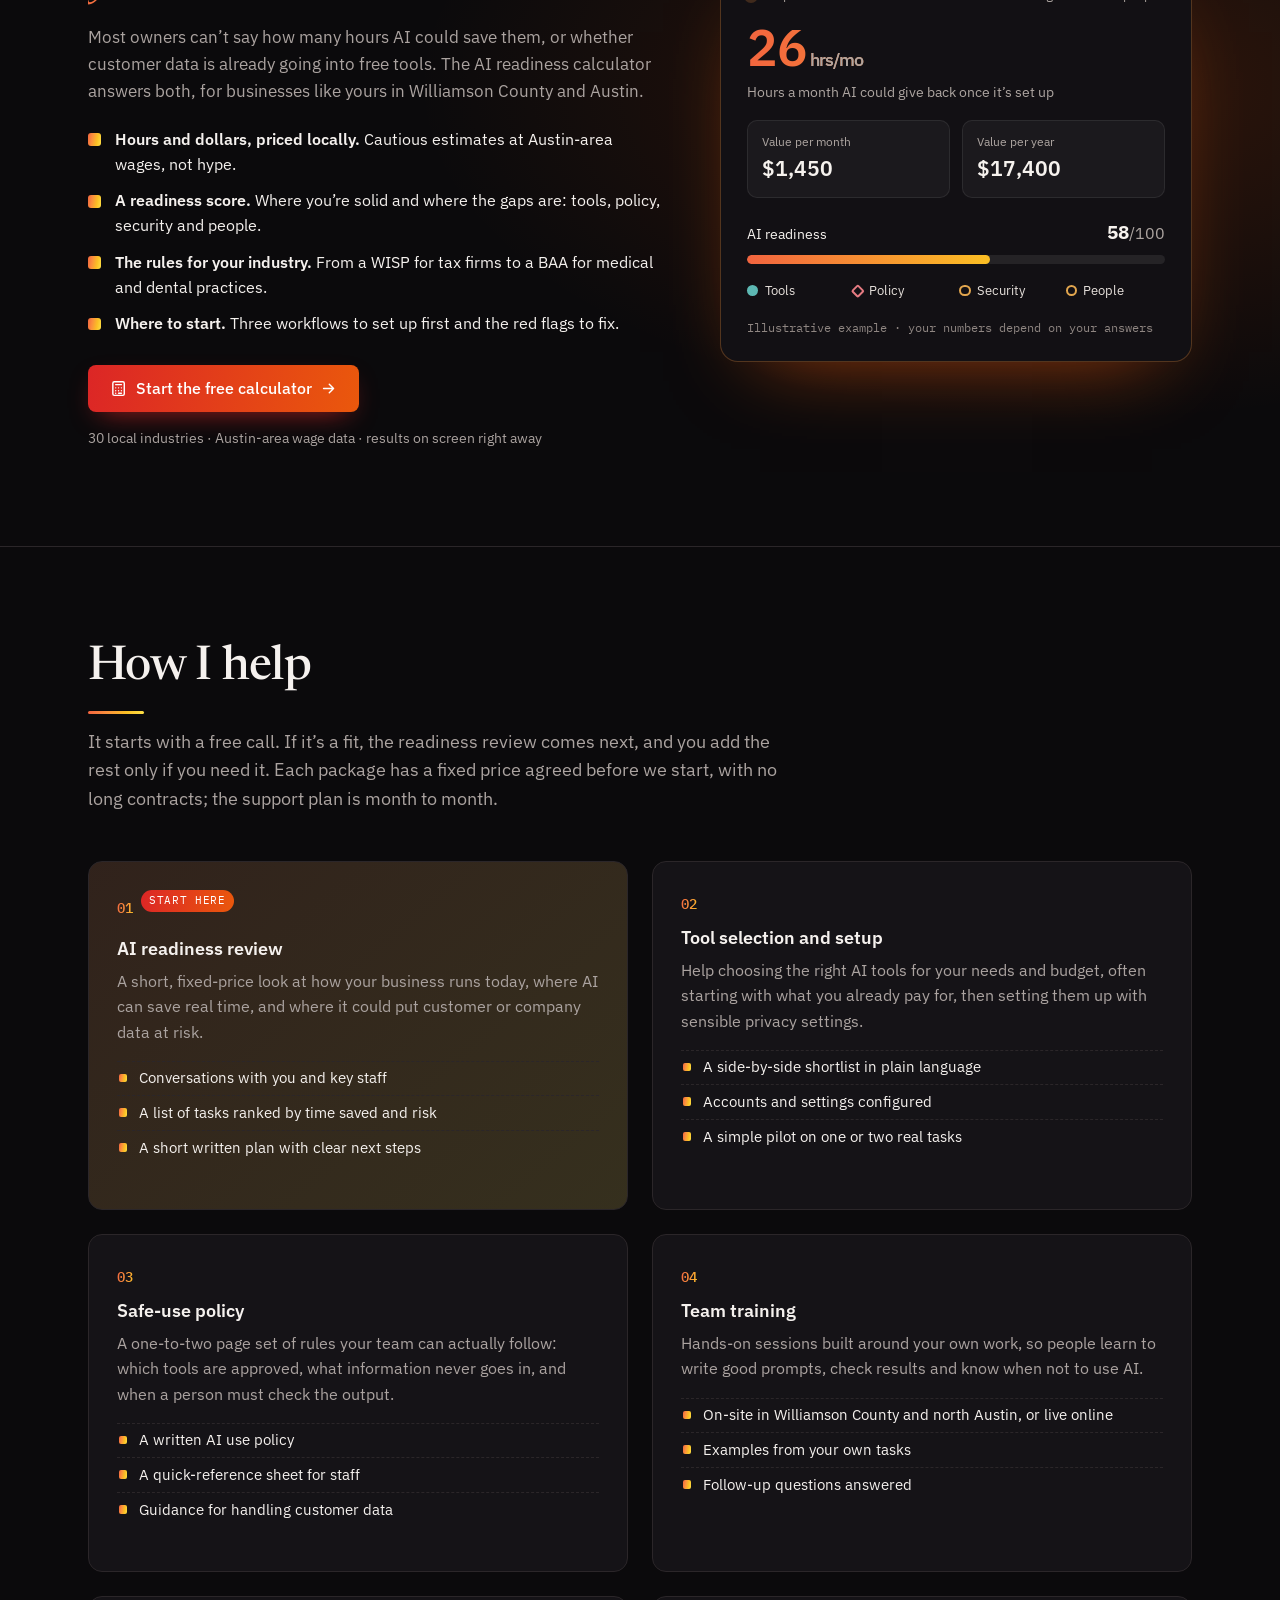
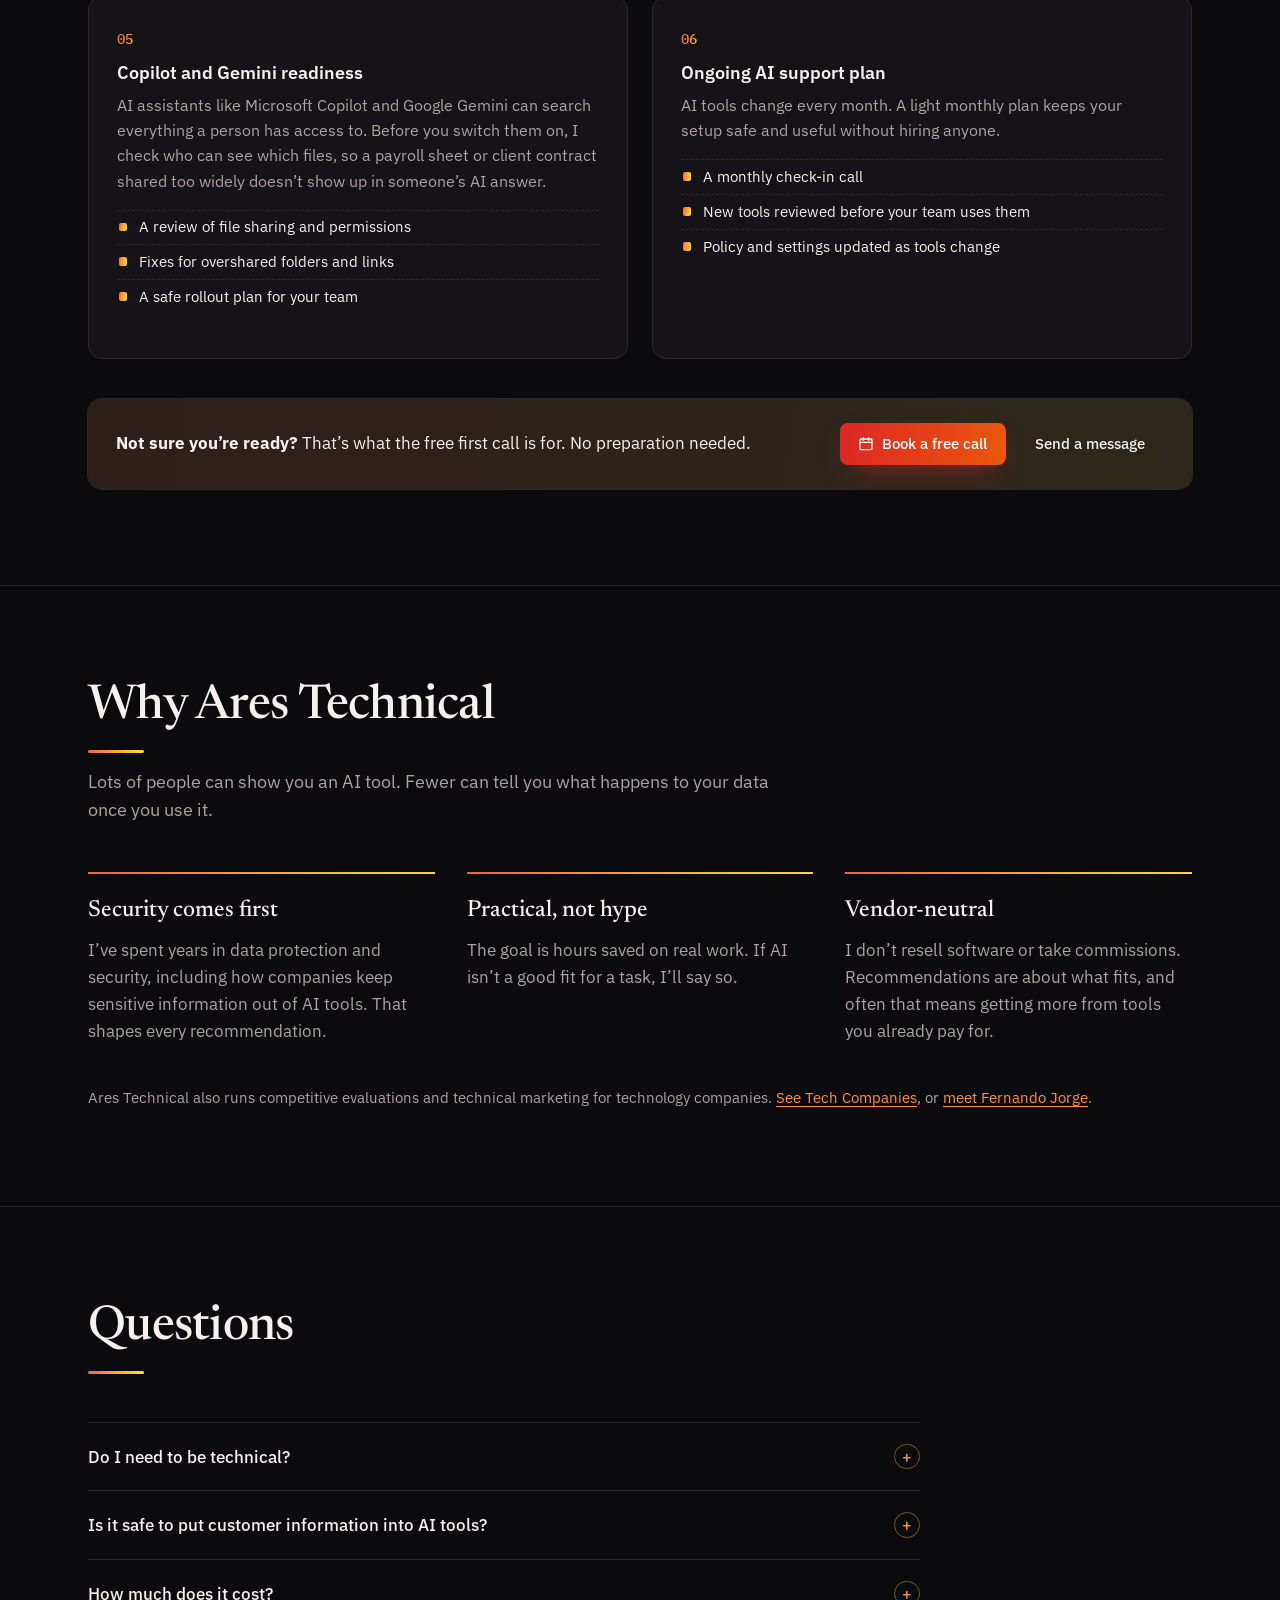
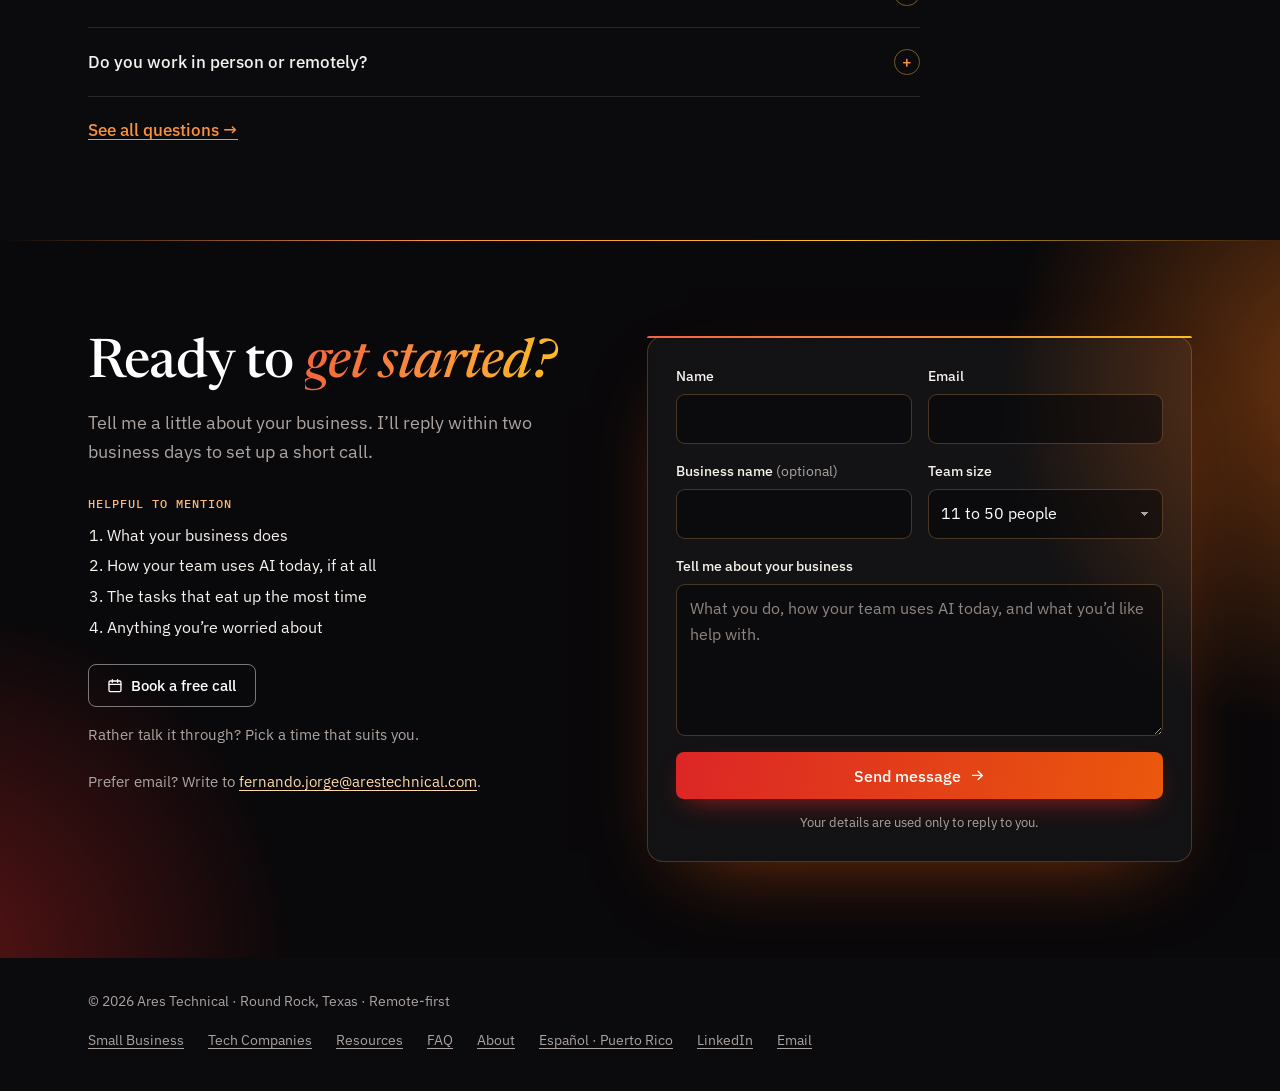
==== commit 59b4ba19: "Declutter site: trim homepage and /pr/, lighten About, shared CSS - Homepage and /pr/: drop promo ba" ====
--- a/index.html
+++ b/index.html
@@ -23,508 +23,14 @@
 <script type="application/ld+json">
 {"@context":"https://schema.org","@type":"Service","name":"AI adoption for small businesses","serviceType":"AI adoption consulting","url":"https://arestechnical.com/","areaServed":["Williamson County, Texas","US"],"provider":{"@type":"ProfessionalService","name":"Ares Technical","url":"https://arestechnical.com/","email":"fernando.jorge@arestechnical.com"}}
 </script>
+<link rel="stylesheet" href="/assets/site.css?v=1">
 <style>
-:root{
-  --bg:#F6F7F5; --surface:#FFFFFF; --ink:#13233A; --muted:#556275; --rule:#D8DDE2;
-  --accent:#0F6A69; --accent-ink:#FFFFFF; --accent-soft:#E2EFEE; --node:#B97A1F;
-  --band:#13233A; --band-ink:#E6EBF1; --band-muted:#9AA7B8; --band-rule:#2A384B; --band-accent:#5DB8B3;
-  --ok:#0F6A69; --part:#B97A1F; --gap:#B4434A;
-  --serif:"Newsreader", Georgia, "Times New Roman", serif;
-  --sans:"IBM Plex Sans", "Segoe UI", system-ui, -apple-system, sans-serif;
-  --mono:"IBM Plex Mono", ui-monospace, "SF Mono", Menlo, monospace;
-  color-scheme:light;
-}
-@media (prefers-color-scheme: dark){
-  :root:not([data-theme="light"]){
-    --bg:#0F1722; --surface:#152132; --ink:#E6EBF1; --muted:#9AA7B8; --rule:#2A384B;
-    --accent:#5DB8B3; --accent-ink:#0F1722; --accent-soft:#1A3236; --node:#E2A64E;
-    --band:#0A111A; --band-rule:#22303F;
-    --ok:#5DB8B3; --part:#E2A64E; --gap:#E57B82; color-scheme:dark;
-  }
-}
-:root[data-theme="dark"]{
-  --bg:#0F1722; --surface:#152132; --ink:#E6EBF1; --muted:#9AA7B8; --rule:#2A384B;
-  --accent:#5DB8B3; --accent-ink:#0F1722; --accent-soft:#1A3236; --node:#E2A64E;
-  --band:#0A111A; --band-rule:#22303F;
-  --ok:#5DB8B3; --part:#E2A64E; --gap:#E57B82; color-scheme:dark;
-}
-*,*::before,*::after{box-sizing:border-box}
-html{scroll-behavior:smooth; scroll-padding-top:5rem}
-@media (prefers-reduced-motion: reduce){html{scroll-behavior:auto}}
-body{margin:0; background:var(--bg); color:var(--ink); font-family:var(--sans); font-size:1.0625rem; line-height:1.6; -webkit-font-smoothing:antialiased}
-a{color:var(--accent); text-underline-offset:.18em; text-decoration-thickness:1px}
-a:hover{text-decoration-thickness:2px}
-:focus-visible{outline:2px solid var(--accent); outline-offset:3px; border-radius:3px}
-.wrap{max-width:72rem; margin:0 auto; padding:0 1.5rem}
-@media (max-width:480px){.wrap{padding:0 1rem}}
-.skip{position:absolute; left:-999px; top:.5rem; background:var(--surface); padding:.5rem 1rem; z-index:20}
-.skip:focus{left:1rem}
-
-/* Header */
-header.site{position:sticky; top:0; z-index:10; background:color-mix(in srgb, var(--bg) 92%, transparent); backdrop-filter:saturate(1.4) blur(8px); -webkit-backdrop-filter:saturate(1.4) blur(8px); border-bottom:1px solid var(--rule)}
-header.site .wrap{display:flex; align-items:center; gap:1.5rem; min-height:4rem}
-.brand{display:inline-flex; align-items:center; gap:.6rem; color:var(--ink); text-decoration:none; font-weight:600; letter-spacing:.01em; margin-right:auto}
-.brand svg{width:1.9rem; height:1.9rem; flex:none}
-.brand span{font-size:1.05rem}
-nav.site ul{display:flex; gap:1.6rem; list-style:none; margin:0; padding:0; font-size:.95rem}
-nav.site a{color:var(--muted); text-decoration:none}
-nav.site a:hover{color:var(--ink)}
-.btn{display:inline-flex; align-items:center; gap:.5rem; font:500 .95rem/1 var(--sans); padding:.8rem 1.15rem; border-radius:8px; text-decoration:none; border:1px solid transparent; cursor:pointer; transition:background-color .15s, border-color .15s, color .15s, transform .15s}
-.btn-primary{background:var(--accent); color:var(--accent-ink)}
-.btn-primary:hover{filter:brightness(1.08)}
-.btn-ghost{border-color:var(--rule); color:var(--ink); background:transparent}
-.btn-ghost:hover{border-color:var(--accent); color:var(--accent)}
-.btn svg{width:1rem; height:1rem}
-.icon-btn{display:inline-grid; place-items:center; width:2.4rem; height:2.4rem; border-radius:50%; border:1px solid var(--rule); background:transparent; color:var(--ink); cursor:pointer; flex:none}
-.icon-btn:hover{border-color:var(--accent); color:var(--accent)}
-.icon-btn svg{width:1.05rem; height:1.05rem}
-.theme-btn .moon{display:none}
-:root[data-theme="dark"] .theme-btn .sun{display:none}
-:root[data-theme="dark"] .theme-btn .moon{display:block}
-@media (prefers-color-scheme: dark){:root:not([data-theme="light"]) .theme-btn .sun{display:none} :root:not([data-theme="light"]) .theme-btn .moon{display:block}}
-.menu-btn{display:none}
-@media (max-width:1180px){
-  .menu-btn{display:inline-grid}
-  .hdr-cta{display:none}
-  nav.site{position:absolute; left:0; right:0; top:100%; background:var(--bg); border-bottom:1px solid var(--rule); display:none}
-  nav.site.open{display:block}
-  nav.site ul{flex-direction:column; gap:0; padding:.5rem 1.5rem 1rem}
-  nav.site li a{display:block; padding:.75rem 0; font-size:1.05rem; color:var(--ink); border-bottom:1px solid var(--rule)}
-  nav.site li:last-child a{border-bottom:0}
-}
-
-/* Hero */
-.hero{padding:5rem 0 4.5rem}
-.hero .wrap{display:grid; grid-template-columns:1.05fr .95fr; gap:4rem; align-items:center}
-.eyebrow{font-family:var(--mono); font-size:.8rem; letter-spacing:.08em; text-transform:uppercase; color:var(--accent); margin:0 0 1.25rem}
-.hero h1{font-family:var(--serif); font-weight:500; font-size:clamp(3rem,6.5vw,5.4rem); line-height:1; letter-spacing:-.025em; margin:0 0 1.5rem}
-.hero h1 em{font-style:italic; color:var(--accent)}
-.lede{font-size:clamp(1.1rem,1.6vw,1.25rem); line-height:1.55; max-width:34rem; margin:0 0 2rem}
-.cta-row{display:flex; flex-wrap:wrap; gap:.75rem}
-.hero-note{font-size:.9rem; color:var(--muted); margin:1.25rem 0 0}
-@media (max-width:960px){ .hero .wrap{grid-template-columns:1fr; gap:3rem} .hero{padding:3.5rem 0} }
-
-/* Signature: evaluation readout */
-.readout{background:var(--surface); border:1px solid var(--rule); border-radius:14px; box-shadow:0 1px 0 var(--rule), 0 18px 40px -24px rgba(19,35,58,.35); overflow:hidden; font-family:var(--mono); font-size:.82rem}
-.readout-head{display:flex; align-items:center; justify-content:space-between; gap:1rem; padding:.85rem 1.1rem; border-bottom:1px solid var(--rule); color:var(--muted)}
-.readout-head b{color:var(--ink); font-weight:500}
-.lamp{display:inline-flex; align-items:center; gap:.45rem}
-.lamp::before{content:""; width:.5rem; height:.5rem; border-radius:50%; background:var(--node); box-shadow:0 0 0 3px color-mix(in srgb, var(--node) 25%, transparent)}
-.readout table{width:100%; border-collapse:collapse; table-layout:fixed}
-.readout col.cap{width:40%}
-.readout th,.readout td{padding:.6rem .7rem; text-align:left; border-bottom:1px solid var(--rule); white-space:nowrap}
-.readout th:first-child,.readout td:first-child{padding-left:1.1rem}
-.readout thead th{font-weight:500; color:var(--muted); font-size:.7rem; text-transform:uppercase; letter-spacing:.05em}
-.readout td:first-child{color:var(--ink); white-space:normal}
-.readout tbody tr:last-child td{border-bottom:0}
-.mark{display:inline-flex; align-items:center; gap:.4rem}
-.mark b{position:absolute; width:1px; height:1px; overflow:hidden; clip:rect(0 0 0 0); white-space:nowrap}
-.legend .mark{gap:.35rem}
-.mark i{width:.7rem; height:.7rem; border-radius:50%; display:inline-block}
-.m-ok i{background:var(--ok)} .m-part i{background:transparent; border:2px solid var(--part)} .m-gap i{background:transparent; border:2px solid var(--gap); border-radius:2px; transform:rotate(45deg); width:.6rem; height:.6rem}
-.m-ok{color:var(--ok)} .m-part{color:var(--part)} .m-gap{color:var(--gap)}
-.readout-foot .legend{display:inline-flex; flex-wrap:wrap; gap:.4rem 1rem}
-.readout-foot{display:flex; flex-wrap:wrap; gap:.4rem 1.25rem; padding:.8rem 1.1rem; border-top:1px solid var(--rule); color:var(--muted); background:color-mix(in srgb, var(--surface) 70%, var(--bg))}
-.readout .row-in{opacity:1}
-html.js .readout tbody tr{opacity:0; transform:translateY(4px); transition:opacity .45s ease, transform .45s ease}
-html.js .readout.run tbody tr{opacity:1; transform:none}
-@media (prefers-reduced-motion: reduce){ html.js .readout tbody tr{opacity:1; transform:none; transition:none} }
-@media (max-width:1180px){ .readout{font-size:.76rem} }
-@media (max-width:520px){ .readout th,.readout td{padding:.55rem .45rem} .readout th:first-child,.readout td:first-child{padding-left:.8rem} .readout{font-size:.72rem} .readout col.cap{width:44%} .readout th .pre{display:none} }
-
-/* Proof band */
-.band{background:var(--band); color:var(--band-ink)}
-.proof{padding:2.75rem 0}
-.proof .wrap{display:grid; grid-template-columns:1.2fr 2fr; gap:3rem; align-items:center}
-.proof-lede{margin:0; font-size:1rem; color:var(--band-muted)}
-.proof-lede strong{display:block; color:var(--band-ink); font-weight:500; font-size:1.05rem; margin-bottom:.35rem}
-.stats{display:grid; grid-template-columns:repeat(4,1fr); gap:1.5rem; list-style:none; margin:0; padding:0}
-.stats strong{display:block; font-family:var(--serif); font-weight:500; font-size:clamp(2rem,3.4vw,2.6rem); line-height:1; color:var(--band-accent); letter-spacing:-.02em}
-.stats span{display:block; font-size:.88rem; color:var(--band-muted); margin-top:.45rem; line-height:1.4}
-@media (max-width:900px){ .proof .wrap{grid-template-columns:1fr; gap:2rem} .stats{grid-template-columns:repeat(2,1fr)} }
-
-/* Sections */
-section.block{padding:6rem 0}
-section.block + section.block{border-top:1px solid var(--rule)}
-.sec-head{max-width:44rem; margin:0 0 3rem}
-.sec-head h2{font-family:var(--serif); font-weight:500; font-size:clamp(2.1rem,4vw,3rem); line-height:1.08; letter-spacing:-.015em; margin:0 0 .9rem}
-.sec-head p{color:var(--muted); margin:0; font-size:1.1rem}
-@media (max-width:640px){ section.block{padding:4rem 0} }
-
-/* Services */
-.lead-svc{display:grid; grid-template-columns:1.1fr 1fr; gap:3rem; background:var(--surface); border:1px solid var(--rule); border-radius:16px; padding:2.5rem; margin-bottom:1.5rem}
-.tag{display:inline-block; font-family:var(--mono); font-size:.72rem; letter-spacing:.08em; text-transform:uppercase; color:var(--accent); background:var(--accent-soft); padding:.3rem .6rem; border-radius:999px; margin:0 0 1rem}
-.lead-svc h3{font-family:var(--serif); font-weight:500; font-size:clamp(1.7rem,3vw,2.2rem); line-height:1.12; margin:0 0 .9rem}
-.lead-svc p{margin:0 0 1.25rem}
-.lead-svc .fine{font-size:.92rem; color:var(--muted); margin:0}
-.deliv h4{font-size:.8rem; font-family:var(--mono); text-transform:uppercase; letter-spacing:.08em; color:var(--muted); font-weight:500; margin:0 0 .9rem}
-.deliv ul{list-style:none; margin:0; padding:0}
-.deliv li{position:relative; padding:.65rem 0 .65rem 1.9rem; border-top:1px solid var(--rule)}
-.deliv li:last-child{border-bottom:1px solid var(--rule)}
-.deliv li::before{content:""; position:absolute; left:.2rem; top:1.05rem; width:.8rem; height:.45rem; border-left:2px solid var(--accent); border-bottom:2px solid var(--accent); transform:rotate(-45deg)}
-@media (max-width:860px){ .lead-svc{grid-template-columns:1fr; gap:2rem; padding:1.75rem} }
-.svc-grid{display:grid; grid-template-columns:repeat(3,1fr); gap:1.5rem; list-style:none; margin:0; padding:0}
-.svc{background:var(--surface); border:1px solid var(--rule); border-radius:14px; padding:1.75rem; transition:border-color .2s, transform .2s}
-.svc:hover{border-color:var(--accent); transform:translateY(-2px)}
-.svc .num{font-family:var(--mono); font-size:.78rem; color:var(--accent)}
-.svc h3{font-size:1.15rem; font-weight:600; margin:.6rem 0 .5rem; line-height:1.3}
-.svc p{margin:0 0 1rem; color:var(--muted); font-size:.98rem}
-.svc .chips{display:flex; flex-wrap:wrap; gap:.4rem; list-style:none; margin:0; padding:0}
-.svc .chips li{font-size:.8rem; padding:.25rem .6rem; border:1px solid var(--rule); border-radius:999px; color:var(--muted)}
-@media (max-width:960px){ .svc-grid{grid-template-columns:repeat(2,1fr)} }
-@media (max-width:620px){ .svc-grid{grid-template-columns:1fr} }
-.bundle{margin-top:1.5rem; display:flex; gap:1rem; align-items:flex-start; padding:1.25rem 1.5rem; border-left:3px solid var(--node); background:color-mix(in srgb, var(--node) 7%, var(--bg)); border-radius:0 10px 10px 0}
-.bundle p{margin:0}
-
-/* Process */
-.process ol{list-style:none; margin:0; padding:0; display:grid; grid-template-columns:repeat(4,1fr); gap:2rem; position:relative}
-.process ol::before{content:""; position:absolute; left:.55rem; right:calc(25% - 1rem); top:.55rem; height:2px; background:linear-gradient(90deg,var(--accent),var(--accent) 70%,var(--node))}
-.process li{position:relative; padding-top:2.25rem}
-.process .dot{position:absolute; top:0; left:0; width:1.1rem; height:1.1rem; border-radius:50%; background:var(--bg); border:2px solid var(--accent)}
-.process li:last-child .dot{background:var(--node); border-color:var(--node)}
-.process .step{font-family:var(--mono); font-size:.78rem; color:var(--muted); letter-spacing:.06em}
-.process h3{font-family:var(--serif); font-weight:500; font-size:1.7rem; margin:.25rem 0 .5rem}
-.process p{margin:0 0 .75rem; color:var(--muted); font-size:.98rem}
-.process .out{font-size:.9rem; color:var(--ink); border-top:1px dashed var(--rule); padding-top:.65rem}
-.process .out b{font-family:var(--mono); font-weight:500; font-size:.74rem; text-transform:uppercase; letter-spacing:.06em; color:var(--accent); display:block; margin-bottom:.2rem}
-@media (max-width:860px){
-  .process ol{grid-template-columns:1fr; gap:2rem; padding-left:2.25rem}
-  .process ol::before{left:.5rem; right:auto; top:.5rem; bottom:.5rem; width:2px; height:auto; background:linear-gradient(180deg,var(--accent),var(--accent) 75%,var(--node))}
-  .process li{padding-top:0}
-  .process .dot{left:-2.25rem; top:.2rem}
-}
-.terms{display:flex; flex-wrap:wrap; gap:.6rem 2rem; list-style:none; margin:3rem 0 0; padding:1.5rem 0 0; border-top:1px solid var(--rule); font-size:.95rem; color:var(--muted)}
-.terms li::before{content:"\25C6"; color:var(--accent); font-size:.6rem; margin-right:.55rem; vertical-align:middle}
-
-/* Clients: tabs */
-.tabs{display:grid; grid-template-columns:16rem 1fr; gap:3rem; align-items:start}
-.tablist{display:flex; flex-direction:column; gap:.35rem}
-.tab{all:unset; box-sizing:border-box; cursor:pointer; padding:.85rem 1rem; border-radius:10px; border:1px solid transparent; color:var(--muted); font-weight:500; display:flex; justify-content:space-between; align-items:center}
-.tab:hover{color:var(--ink); background:var(--surface)}
-.tab[aria-selected="true"]{color:var(--ink); background:var(--surface); border-color:var(--rule)}
-.tab[aria-selected="true"]::after{content:""; width:.5rem; height:.5rem; border-top:2px solid var(--accent); border-right:2px solid var(--accent); transform:rotate(45deg)}
-.tab:focus-visible{outline:2px solid var(--accent); outline-offset:2px}
-.panel{background:var(--surface); border:1px solid var(--rule); border-radius:16px; padding:2.25rem; min-height:19rem}
-.panel h3{font-family:var(--serif); font-weight:500; font-size:1.9rem; line-height:1.15; margin:0 0 .75rem}
-.panel .prob{color:var(--muted); margin:0 0 1.5rem; font-size:1.05rem}
-.panel h4{font-family:var(--mono); font-weight:500; font-size:.76rem; text-transform:uppercase; letter-spacing:.08em; color:var(--accent); margin:0 0 .6rem}
-.panel ul{margin:0 0 1.5rem; padding-left:1.15rem}
-.panel li{margin:.35rem 0}
-.panel .fit{margin:0; font-size:.95rem; padding-top:1rem; border-top:1px solid var(--rule)}
-html.js .panel{animation:fade .35s ease}
-@keyframes fade{from{opacity:0; transform:translateY(6px)} to{opacity:1; transform:none}}
-@media (prefers-reduced-motion: reduce){ html.js .panel{animation:none} }
-@media (max-width:860px){
-  .tabs{grid-template-columns:1fr; gap:1.25rem}
-  .tablist{flex-direction:row; overflow-x:auto; padding-bottom:.25rem; scrollbar-width:thin}
-  .tab{white-space:nowrap; flex:none}
-  .tab[aria-selected="true"]::after{display:none}
-  .panel{padding:1.5rem}
-}
-
-/* Expertise */
-.exp{display:grid; grid-template-columns:repeat(3,1fr); gap:2.5rem}
-@media (max-width:1100px){ .exp{grid-template-columns:repeat(2,1fr)} }
-.exp h3{font-family:var(--mono); font-weight:500; font-size:.78rem; text-transform:uppercase; letter-spacing:.08em; color:var(--muted); margin:0 0 1rem}
-.exp ul{list-style:none; margin:0; padding:0; display:flex; flex-wrap:wrap; gap:.5rem}
-.exp li{font-size:.92rem; padding:.4rem .8rem; border:1px solid var(--rule); border-radius:999px; background:var(--surface)}
-@media (max-width:860px){ .exp{grid-template-columns:1fr; gap:2rem} }
-
-/* Work */
-.work-grid{display:grid; grid-template-columns:repeat(2,1fr); gap:1.5rem; list-style:none; margin:0; padding:0}
-.work{display:flex; flex-direction:column; background:var(--surface); border:1px solid var(--rule); border-radius:14px; padding:1.75rem; text-decoration:none; color:var(--ink); transition:border-color .2s, transform .2s}
-.work:hover{border-color:var(--accent); transform:translateY(-2px)}
-.work .meta{font-family:var(--mono); font-size:.76rem; color:var(--muted); text-transform:uppercase; letter-spacing:.06em}
-.work h3{font-family:var(--serif); font-weight:500; font-size:1.45rem; line-height:1.2; margin:.6rem 0 .5rem}
-.work p{margin:0 0 1rem; color:var(--muted); font-size:.98rem}
-.work .go{margin-top:auto; color:var(--accent); font-weight:500; font-size:.95rem}
-.work-more{margin:2rem 0 0}
-@media (max-width:760px){ .work-grid{grid-template-columns:1fr} }
-
-/* About */
-.about{display:grid; grid-template-columns:1fr 1.4fr; gap:4rem; align-items:start}
-.about .sec-head{margin:0}
-.about-body p{margin:0 0 1.1rem; font-size:1.08rem}
 .about-body .roles{list-style:none; margin:1.5rem 0; padding:0}
 .about-body .roles li{display:grid; grid-template-columns:9rem 1fr; gap:1rem; padding:.7rem 0; border-top:1px solid var(--rule); font-size:.95rem}
-.about-body .roles li:last-child{border-bottom:1px solid var(--rule)}
 .about-body .roles span{font-family:var(--mono); color:var(--muted); font-size:.82rem}
-.creds{display:flex; flex-wrap:wrap; gap:.5rem; list-style:none; margin:0 0 1.5rem; padding:0}
-.creds li{font-size:.85rem; padding:.3rem .7rem; border-radius:6px; background:var(--accent-soft); color:var(--ink)}
 @media (max-width:860px){ .about{grid-template-columns:1fr; gap:2rem} .about-body .roles li{grid-template-columns:1fr; gap:.1rem} }
-
-/* FAQ */
-.faq{max-width:52rem}
-.faq details{border-top:1px solid var(--rule)}
-.faq details:last-child{border-bottom:1px solid var(--rule)}
-.faq summary{list-style:none; cursor:pointer; display:flex; justify-content:space-between; gap:1rem; align-items:center; padding:1.25rem 0; font-weight:500; font-size:1.08rem}
-.faq summary::-webkit-details-marker{display:none}
-.faq summary::after{content:"+"; flex:none; width:1.6rem; height:1.6rem; display:grid; place-items:center; border:1px solid var(--rule); border-radius:50%; color:var(--accent); font-size:1rem}
-.faq details[open] summary::after{content:"\2212"}
-.faq details p{margin:0 0 1.25rem; color:var(--muted); max-width:46rem}
-
-/* Contact */
-.contact{padding:6rem 0}
-.contact .wrap{display:grid; grid-template-columns:1.2fr 1fr; gap:4rem; align-items:start}
-.contact h2{font-family:var(--serif); font-weight:500; font-size:clamp(2.3rem,4.5vw,3.4rem); line-height:1.05; letter-spacing:-.015em; margin:0 0 1rem; color:var(--band-ink)}
-.contact h2 em{color:var(--band-accent)}
-.contact p{color:var(--band-muted); margin:0 0 1.75rem; font-size:1.1rem; max-width:32rem}
-.contact .btn-primary{background:var(--band-accent); color:#0A111A}
-.contact .btn-ghost{color:var(--band-ink); border-color:var(--band-rule)}
-.contact .btn-ghost:hover{border-color:var(--band-accent); color:var(--band-accent)}
-.brief{border:1px solid var(--band-rule); border-radius:14px; padding:1.75rem}
-.brief h3{font-family:var(--mono); font-weight:500; font-size:.78rem; text-transform:uppercase; letter-spacing:.08em; color:var(--band-accent); margin:0 0 1rem}
-.brief ol{margin:0; padding-left:1.2rem; color:var(--band-ink)}
-.brief li{margin:.55rem 0}
-.brief .mail{display:block; margin-top:1.25rem; padding-top:1rem; border-top:1px solid var(--band-rule); color:var(--band-muted); font-size:.95rem}
-.brief .mail a{color:var(--band-ink)}
-@media (max-width:860px){ .contact .wrap{grid-template-columns:1fr; gap:2.5rem} .contact{padding:4rem 0} }
-
-footer.site{padding:2rem 0 2.5rem; font-size:.88rem; color:var(--muted)}
-footer.site .wrap{display:flex; flex-wrap:wrap; gap:1rem 2rem; justify-content:space-between}
-footer.site ul{display:flex; flex-wrap:wrap; gap:.5rem 1.5rem; list-style:none; margin:0; padding:0}
-footer.site a{color:var(--muted)}
-footer.site a:hover{color:var(--ink)}
-
-html.js .rv{opacity:0; transform:translateY(14px); transition:opacity .7s ease, transform .7s ease}
-html.js .rv.in{opacity:1; transform:none}
-@media (prefers-reduced-motion: reduce){ html.js .rv{opacity:1; transform:none; transition:none} .svc, .work{transition:none} }
-
-/* ===== Color layer: warm near-black + red → orange → amber → yellow ===== */
-:root{
-  /* light theme */
-  --bg:#FBF8F5; --surface:#FFFFFF; --ink:#1A1418; --muted:#665A5E; --rule:#EDE3DC;
-  --accent:#C2410C; --accent-soft:#FDECE4;
-  --c1:#DC2626; --c2:#EA580C; --c3:#C2410C; --c4:#D97706;
-  --grad:linear-gradient(100deg,var(--c1) 0%,var(--c2) 35%,var(--c3) 68%,var(--c4) 100%);
-  --grad-text:linear-gradient(100deg,#EA580C 0%,#C2410C 100%);
-  --btn:linear-gradient(100deg,#DC2626 0%,#EA580C 100%);
-  --ondark-text:linear-gradient(100deg,#F2643F 0%,#FB923C 55%,#FBBF24 100%);
-  --night:#09080A; --night-ink:#F6F2EE; --night-muted:#ADA5A1; --night-rule:rgba(255,255,255,.12);
-}
-:root[data-theme="dark"]{
-  --bg:#0B0A0C; --surface:#151317; --ink:#F5F1EE; --muted:#ABA3A0; --rule:#2B2629;
-  --accent:#FB923C; --accent-soft:#2A1A18;
-  --c1:#F2643F; --c2:#FB923C; --c3:#FBBF24; --c4:#FDE047;
-  --grad-text:var(--ondark-text);
-}
-@media (prefers-color-scheme: dark){ :root:not([data-theme="light"]){
-  --bg:#0B0A0C; --surface:#151317; --ink:#F5F1EE; --muted:#ABA3A0; --rule:#2B2629;
-  --accent:#FB923C; --accent-soft:#2A1A18;
-  --c1:#F2643F; --c2:#FB923C; --c3:#FBBF24; --c4:#FDE047;
-  --grad-text:var(--ondark-text);
-}}
-
-/* Header: always midnight */
-header.site{background:color-mix(in srgb, var(--night) 86%, transparent); border-bottom-color:var(--night-rule)}
-header.site .brand{color:var(--night-ink)}
-header.site nav.site a{color:var(--night-muted)}
-header.site nav.site a:hover{color:#fff}
-header.site .icon-btn{color:var(--night-ink); border-color:var(--night-rule)}
-header.site .icon-btn:hover{color:#fff; border-color:#fff}
-@media (max-width:1180px){ header.site nav.site{background:var(--night); border-bottom-color:var(--night-rule)} header.site nav.site li a{color:var(--night-ink); border-bottom-color:var(--night-rule)} }
-
-/* Buttons */
-.btn-primary{background:var(--btn); color:#fff; border:0; box-shadow:0 10px 28px -12px rgba(220, 38, 38,.85)}
-.btn-primary:hover{filter:brightness(1.1); transform:translateY(-1px)}
-.btn-ghost:hover{border-color:var(--c3); color:var(--accent)}
-
-/* Hero: midnight with blue/violet edge glows */
-.hero{position:relative; overflow:hidden; color:var(--night-ink); background:
-  radial-gradient(38% 60% at -4% 18%, rgba(220, 38, 38,.42) 0%, transparent 70%),
-  radial-gradient(32% 55% at 104% 70%, rgba(249, 115, 22,.45) 0%, transparent 70%),
-  radial-gradient(45% 45% at 60% -10%, rgba(234, 88, 12,.28) 0%, transparent 70%),
-  radial-gradient(30% 40% at 30% 110%, rgba(251, 191, 36,.18) 0%, transparent 70%),
-  var(--night)}
-.hero::before{content:""; position:absolute; inset:0; pointer-events:none; opacity:.55;
-  background-image:radial-gradient(rgba(255,255,255,.55) 1px, transparent 1.4px), radial-gradient(rgba(253, 186, 116,.6) 1px, transparent 1.4px);
-  background-size:140px 140px, 220px 220px; background-position:0 0, 70px 90px;
-  -webkit-mask-image:linear-gradient(180deg,#000 0%,transparent 85%); mask-image:linear-gradient(180deg,#000 0%,transparent 85%)}
-.hero .wrap{position:relative}
-.hero .eyebrow{color:#FDBA74}
-.hero h1{color:#fff}
-.hero h1 em{background:var(--ondark-text); -webkit-background-clip:text; background-clip:text; color:transparent; padding-right:.06em}
-.hero .lede{color:var(--night-ink)}
-.hero .hero-note{color:var(--night-muted)}
-.hero .btn-ghost{color:#fff; border-color:rgba(255,255,255,.4)}
-.hero .btn-ghost:hover{border-color:#fff; color:#fff; background:rgba(255,255,255,.06)}
-
-/* Readout: dark app panel with a glow */
-.readout{position:relative; --ink:#F5F1EE; --muted:#A8A09C; --rule:rgba(255,255,255,.09); --surface:#141215; --bg:#0E0C0F;
-  --ok:#34D399; --part:#FBBF24; --gap:#F2643F;
-  background:linear-gradient(180deg,#1A1619,#100E11); color:var(--ink); border:1px solid rgba(253, 186, 116,.22);
-  box-shadow:0 0 0 1px rgba(255,255,255,.03), 0 30px 80px -20px rgba(234, 88, 12,.55), 0 0 120px -30px rgba(249, 115, 22,.5)}
-.readout::before{content:""; position:absolute; inset:-1px -1px auto -1px; height:2px; background:var(--ondark-text); border-radius:14px 14px 0 0}
-.readout .readout-foot{background:rgba(255,255,255,.02)}
-
-/* Proof band: midnight with gradient numbers */
-.proof.band{position:relative; background:linear-gradient(180deg,#100E10,#09080A); color:var(--night-ink); border-top:1px solid rgba(253, 186, 116,.18); border-bottom:1px solid rgba(253, 186, 116,.12)}
-.proof.band::before{content:""; position:absolute; inset:0 0 auto 0; height:1px; background:linear-gradient(90deg,transparent,#FB923C,#FBBF24,transparent)}
-.proof .proof-lede{color:var(--night-muted)}
-.proof .proof-lede strong{color:#fff}
-.proof .stats strong{background:var(--ondark-text); -webkit-background-clip:text; background-clip:text; color:transparent}
-.proof .stats span{color:var(--night-muted)}
-
-/* Section headings */
-.sec-head h2::after{content:""; display:block; width:3.5rem; height:3px; border-radius:2px; background:var(--grad); margin-top:1rem}
-.g-text{background:var(--grad-text); -webkit-background-clip:text; background-clip:text; color:transparent}
-
-/* Services */
-.tag{background:var(--accent-soft); color:var(--accent)}
-.lead-svc{position:relative; border:0; overflow:hidden; box-shadow:0 0 0 1px var(--rule), 0 24px 60px -36px rgba(220, 38, 38,.5)}
-.lead-svc::before{content:""; position:absolute; inset:0 auto 0 0; width:4px; background:linear-gradient(180deg,var(--c1),var(--c2),var(--c3),var(--c4))}
-.deliv li::before{border-color:var(--c3)}
-.svc{position:relative; overflow:hidden}
-.svc::before{content:""; position:absolute; inset:0 0 auto 0; height:2px; background:var(--grad); transform:scaleX(0); transform-origin:left; transition:transform .35s ease}
-.svc:hover{border-color:transparent; box-shadow:0 0 0 1px color-mix(in srgb,var(--c3) 45%, transparent), 0 20px 50px -28px rgba(234, 88, 12,.6)}
-.svc:hover::before{transform:scaleX(1)}
-.svc .num{background:var(--grad-text); -webkit-background-clip:text; background-clip:text; color:transparent; font-weight:500; font-size:.9rem}
-.bundle{border-left:0; position:relative; border-radius:12px; background:linear-gradient(100deg, color-mix(in srgb,var(--c2) 10%, var(--bg)), color-mix(in srgb,var(--c4) 10%, var(--bg)))}
-.bundle::before{content:""; position:absolute; inset:0 auto 0 0; width:4px; border-radius:12px 0 0 12px; background:var(--btn)}
-
-/* Process */
-.process ol::before{background:var(--grad); height:2px}
-@media (max-width:860px){ .process ol::before{background:linear-gradient(180deg,var(--c1),var(--c2),var(--c3),var(--c4)); width:2px; height:auto} }
-.process li:nth-child(1) .dot{border-color:var(--c1)} .process li:nth-child(2) .dot{border-color:var(--c2)} .process li:nth-child(3) .dot{border-color:var(--c3)}
-.process li:nth-child(4) .dot{background:var(--c4); border-color:var(--c4); box-shadow:0 0 0 5px color-mix(in srgb,var(--c4) 25%, transparent)}
-.process li:nth-child(1) .step{color:var(--c1)} .process li:nth-child(2) .step{color:var(--c2)} .process li:nth-child(3) .step{color:var(--c3)} .process li:nth-child(4) .step{color:var(--c4)}
-.process .out b{color:var(--accent)}
-.terms li::before{color:var(--c3)}
-
-/* Clients */
-.tab[aria-selected="true"]{position:relative; border-color:transparent; box-shadow:0 0 0 1px var(--rule)}
-.tab[aria-selected="true"]::before{content:""; position:absolute; left:0; top:.6rem; bottom:.6rem; width:3px; border-radius:2px; background:var(--btn)}
-.tab[aria-selected="true"]::after{border-color:var(--c3)}
-.panel{position:relative; overflow:hidden; border:0; box-shadow:0 0 0 1px var(--rule), 0 24px 60px -36px rgba(220, 38, 38,.45)}
-.panel::before{content:""; position:absolute; inset:0 0 auto 0; height:3px; background:var(--grad)}
-.panel h4{color:var(--accent)}
-@media (max-width:860px){ .tab[aria-selected="true"]::before{left:.6rem; right:.6rem; top:auto; bottom:0; width:auto; height:3px} }
-
-/* Expertise chips tinted per column */
-.exp > div:nth-child(1) li{border-color:color-mix(in srgb,var(--c3) 38%, var(--rule)); background:color-mix(in srgb,var(--c3) 8%, var(--surface))}
-.exp > div:nth-child(2) li{border-color:color-mix(in srgb,var(--c1) 40%, var(--rule)); background:color-mix(in srgb,var(--c1) 8%, var(--surface))}
-.exp > div:nth-child(3) li{border-color:color-mix(in srgb,var(--c4) 38%, var(--rule)); background:color-mix(in srgb,var(--c4) 8%, var(--surface))}
-.exp > div:nth-child(4) li{border-color:color-mix(in srgb,var(--c2) 40%, var(--rule)); background:color-mix(in srgb,var(--c2) 8%, var(--surface))}
-
-/* Work cards */
-.work{position:relative; overflow:hidden}
-.work::before{content:""; position:absolute; inset:0 0 auto 0; height:2px; background:var(--grad); transform:scaleX(0); transform-origin:left; transition:transform .35s ease}
-.work:hover{border-color:transparent; box-shadow:0 0 0 1px color-mix(in srgb,var(--c3) 45%, transparent), 0 20px 50px -28px rgba(234, 88, 12,.6)}
-.work:hover::before{transform:scaleX(1)}
-.work .go{color:var(--accent)}
-.creds li{background:var(--accent-soft)}
-.faq summary::after{color:var(--accent); border-color:color-mix(in srgb,var(--c3) 35%, var(--rule))}
-
-/* Contact: midnight with glows */
-.contact.band{position:relative; overflow:hidden; background:
-  radial-gradient(40% 70% at -5% 100%, rgba(220, 38, 38,.38) 0%, transparent 70%),
-  radial-gradient(38% 70% at 105% 20%, rgba(249, 115, 22,.42) 0%, transparent 70%),
-  var(--night)}
-.contact.band::before{content:""; position:absolute; inset:0 0 auto 0; height:1px; background:linear-gradient(90deg,transparent,#FB923C,#FBBF24,transparent)}
-.contact h2{color:#fff}
-.contact h2 em{background:var(--ondark-text); -webkit-background-clip:text; background-clip:text; color:transparent; padding-right:.06em}
-.contact p{color:var(--night-muted)}
-.contact .btn-primary{background:var(--btn); color:#fff}
-.contact .btn-ghost{color:#fff; border-color:rgba(255,255,255,.35)}
-.contact .btn-ghost:hover{border-color:#fff; color:#fff}
-.brief{background:rgba(255,255,255,.04); border-color:rgba(253, 186, 116,.2); backdrop-filter:blur(6px)}
-.brief h3{color:#FDBA74}
-.brief ol{color:var(--night-ink)}
-.brief .mail{border-top-color:var(--night-rule); color:var(--night-muted)}
-.brief .mail a{color:#fff}
-
-.mail-alt{margin:1.1rem 0 0; font-size:.95rem; color:var(--night-muted)}
-.mail-alt a{color:#FED7AA}
-.linkish{all:unset; cursor:pointer; color:#FED7AA; text-decoration:underline; text-underline-offset:.18em}
-.linkish:hover{color:#fff}
-.linkish:focus-visible{outline:2px solid #FB923C; outline-offset:2px; border-radius:2px}
-.copy-mini{margin-left:.5rem; font-size:.85rem; padding:.1rem .5rem; border:1px solid var(--night-rule); border-radius:6px; text-decoration:none}
-.toast{position:fixed; left:50%; bottom:calc(1.5rem + env(safe-area-inset-bottom,0px)); transform:translate(-50%,12px); background:#1C1418; color:#F6F2EE; border:1px solid rgba(253, 186, 116,.3); padding:.75rem 1.1rem; border-radius:10px; font-size:.95rem; box-shadow:0 14px 40px -12px rgba(0,0,0,.6); opacity:0; pointer-events:none; transition:opacity .2s, transform .2s; z-index:30; max-width:calc(100vw - 2rem)}
-.toast.show{opacity:1; transform:translate(-50%,0)}
-
-/* Contact form */
-.contact .wrap{grid-template-columns:1fr 1.1fr}
-.tips{margin:0 0 1.5rem}
-.tips h3{font-family:var(--mono); font-weight:500; font-size:.76rem; text-transform:uppercase; letter-spacing:.08em; color:#FDBA74; margin:0 0 .6rem}
-.tips ol{margin:0; padding-left:1.2rem; color:var(--night-ink); font-size:.98rem}
-.tips li{margin:.35rem 0}
-.contact .mail-alt{margin:0}
-.form-card{position:relative; background:rgba(255,255,255,.045); border:1px solid rgba(253, 186, 116,.22); border-radius:16px; padding:1.75rem; backdrop-filter:blur(6px); box-shadow:0 30px 80px -40px rgba(234, 88, 12,.6)}
-.form-card::before{content:""; position:absolute; inset:-1px -1px auto -1px; height:2px; border-radius:16px 16px 0 0; background:var(--ondark-text)}
-.f-row{display:grid; grid-template-columns:1fr 1fr; gap:1rem}
-.field{display:flex; flex-direction:column; margin:0 0 1rem}
-.field label{font-size:.88rem; font-weight:500; color:var(--night-ink); margin:0 0 .4rem}
-.field .opt{font-weight:400; color:var(--night-muted)}
-.field input,.field select,.field textarea{font:inherit; font-size:1rem; color:#fff; background:rgba(9, 8, 10,.55); border:1px solid rgba(253, 186, 116,.25); border-radius:9px; padding:.7rem .8rem; width:100%; transition:border-color .15s, box-shadow .15s}
-.field select{appearance:none; -webkit-appearance:none; padding-right:2.2rem; background-image:linear-gradient(45deg,transparent 50%,#ADA5A1 50%),linear-gradient(135deg,#ADA5A1 50%,transparent 50%); background-position:calc(100% - 1.1rem) 52%, calc(100% - .8rem) 52%; background-size:.3rem .3rem; background-repeat:no-repeat}
-.field select option{background:#1C1418; color:#fff}
-.field textarea{resize:vertical; min-height:7.5rem}
-.field input::placeholder,.field textarea::placeholder{color:#8F8682}
-.field input:focus,.field select:focus,.field textarea:focus{outline:none; border-color:#FB923C; box-shadow:0 0 0 3px rgba(251, 146, 60,.3)}
-.field [aria-invalid="true"]{border-color:#F2643F; box-shadow:0 0 0 3px rgba(248,113,113,.18)}
-.f-err{font-size:.85rem; color:#FCA5A5; margin:.35rem 0 0; min-height:0}
-.f-err:empty{display:none}
-.f-form-err{margin:0 0 1rem}
-.f-submit{width:100%; justify-content:center; padding:.95rem 1.15rem; font-size:1rem}
-.f-submit[disabled]{opacity:.7; cursor:progress}
-.f-note{margin:.8rem 0 0; font-size:.82rem; color:var(--night-muted); text-align:center}
-.hp{position:absolute; left:-9999px; width:1px; height:1px; overflow:hidden}
-.f-success{text-align:center; padding:2rem 1rem}
-.f-success svg{width:3rem; height:3rem; color:#F2643F; margin:0 auto 1rem; display:block}
-.f-success h3{font-family:var(--serif); font-weight:500; font-size:1.8rem; color:#fff; margin:0 0 .6rem}
-.f-success p{color:var(--night-muted); margin:0 auto; max-width:24rem}
-.f-success a{color:#FED7AA}
-.f-success:focus{outline:none}
-.contact .f-note{margin:.8rem 0 0; font-size:.82rem; max-width:none}
-.contact .f-form-err{margin:0 0 1rem; font-size:.9rem; max-width:none; color:#FCA5A5}
-.contact .f-success p{font-size:1rem; margin:0 auto; max-width:24rem}
-.contact .mail-alt{font-size:.95rem; max-width:30rem; line-height:1.9}
-.contact .copy-mini{margin:0 .15rem 0 .35rem}
-@media (max-width:860px){ .contact .wrap{grid-template-columns:1fr} }
-@media (max-width:560px){ .f-row{grid-template-columns:1fr; gap:0} .form-card{padding:1.25rem} }
-
-/* Founder line */
-.proof-lede p{margin:0}
-.founder{display:inline-flex; align-items:center; gap:.75rem; text-decoration:none; color:#fff; margin:0 0 1rem}
-.founder .mono{width:2.6rem; height:2.6rem; border-radius:50%; display:grid; place-items:center; font:600 .95rem/1 var(--sans); color:#fff; background:var(--btn); box-shadow:0 0 0 3px rgba(253, 186, 116,.25)}
-.founder b{display:block; font-weight:600; font-size:1rem}
-.founder span span, .founder > span:last-child{font-size:.88rem; color:var(--night-muted)}
-.founder:hover b{text-decoration:underline; text-underline-offset:.2em}
-
-/* Two paths */
-.paths{padding:3.5rem 0}
-.paths .wrap{display:grid; grid-template-columns:1fr 1fr; gap:1.5rem}
-.path{position:relative; overflow:hidden; display:flex; flex-direction:column; text-decoration:none; color:var(--ink); background:var(--surface); border-radius:16px; padding:2rem; box-shadow:0 0 0 1px var(--rule); transition:box-shadow .2s, transform .2s}
-.path::before{content:""; position:absolute; inset:0 0 auto 0; height:3px; background:var(--grad)}
-.path:nth-child(2)::before{background:linear-gradient(100deg,var(--c3),var(--c4))}
-.path:hover{transform:translateY(-2px); box-shadow:0 0 0 1px color-mix(in srgb,var(--c3) 50%, transparent), 0 24px 60px -32px rgba(234, 88, 12,.6)}
-.path-tag{font-family:var(--mono); font-size:.74rem; letter-spacing:.08em; text-transform:uppercase; color:var(--accent); margin-bottom:.9rem}
-.path h2{font-family:var(--serif); font-weight:500; font-size:clamp(1.6rem,2.6vw,2rem); line-height:1.12; margin:0 0 .75rem}
-.path p{color:var(--muted); margin:0 0 1.5rem}
-.path-go{margin-top:auto; display:inline-flex; align-items:center; gap:.45rem; font-weight:500; color:var(--accent)}
-.path-go svg{width:1rem; height:1rem; transition:transform .2s}
-.path:hover .path-go svg{transform:translateX(3px)}
-@media (max-width:760px){ .paths .wrap{grid-template-columns:1fr} .path{padding:1.5rem} }
-.paths + section.block{border-top:1px solid var(--rule)}
-
-/* Bundle tile and mid CTA */
-.bundle-tile{background:linear-gradient(140deg, color-mix(in srgb,var(--c2) 12%, var(--surface)), color-mix(in srgb,var(--c4) 14%, var(--surface)))}
-.bundle-tile .num{font-size:1.2rem}
-.tile-go{display:inline-block; margin-top:.25rem; font-weight:500; text-decoration:none}
-.mid-cta{display:flex; align-items:center; justify-content:space-between; gap:1.5rem; margin-top:2.5rem; padding:1.5rem 1.75rem; border-radius:14px; background:linear-gradient(100deg, color-mix(in srgb,var(--c2) 10%, var(--surface)), color-mix(in srgb,var(--c4) 10%, var(--surface))); box-shadow:0 0 0 1px var(--rule)}
-.mid-cta p{margin:0; max-width:40rem}
-.mid-cta .btn{flex:none}
-@media (max-width:760px){ .mid-cta{flex-direction:column; align-items:flex-start} }
-
-/* Expertise inside About */
-.about-exp{margin-top:3.5rem; padding-top:2.5rem; border-top:1px solid var(--rule)}
-.exp-title{font-family:var(--serif); font-weight:500; font-size:1.6rem; margin:0 0 1.5rem}
-.hero-note a{color:#FED7AA}
-
 /* AI page */
 nav.site a[aria-current="page"]{color:#fff}
-.readout.snap col.cap{width:62%}
-.readout.snap td:last-child, .readout.snap th:last-child{white-space:nowrap}
 .pain{list-style:none; margin:0; padding:0; display:grid; grid-template-columns:repeat(2,1fr); gap:1.25rem}
 .pain li{background:var(--surface); border:1px solid var(--rule); border-radius:14px; padding:1.4rem 1.5rem 1.4rem 3.4rem; position:relative}
 .pain li::before{content:"?"; position:absolute; left:1.2rem; top:1.25rem; width:1.5rem; height:1.5rem; border-radius:50%; display:grid; place-items:center; font:600 .85rem/1 var(--sans); color:#fff; background:var(--btn)}
@@ -545,30 +51,9 @@
 .why li{border-top:2px solid; border-image:var(--grad) 1; padding-top:1.1rem}
 @media (max-width:860px){ .why{grid-template-columns:1fr} }
 .back-tech{margin:2.5rem 0 0; font-size:.95rem; color:var(--muted)}
-nav.site a, header.site .brand, .hdr-cta{white-space:nowrap}
-
-/* Calendly booking */
-.mid-cta-btns{display:flex; gap:.6rem; flex-wrap:wrap; flex:none}
-.book-call{display:flex; align-items:center; gap:1rem; flex-wrap:wrap; margin:1.5rem 0 1.25rem}
-.contact .btn-book{background:transparent; color:#fff; border:1px solid rgba(255,255,255,.45)}
-.contact .btn-book:hover{border-color:#fff; background:rgba(255,255,255,.06)}
-.book-call span{font-size:.92rem; color:var(--night-muted)}
-
 /* Use cases */
-.uses{list-style:none; margin:0; padding:0; display:grid; grid-template-columns:repeat(2,1fr); gap:1.25rem}
-.uses > li{background:var(--surface); border:1px solid var(--rule); border-radius:14px; padding:1.5rem 1.6rem; position:relative; overflow:hidden}
-.uses > li::before{content:""; position:absolute; inset:0 0 auto 0; height:3px; background:var(--grad)}
-.uses h3{font-size:1.1rem; font-weight:600; margin:0 0 .2rem}
-.uses > li > p{margin:0 0 .8rem; color:var(--muted); font-size:.92rem}
-.uses ul{margin:0; padding-left:1.1rem; font-size:.97rem}
-.uses ul li{margin:.25rem 0}
-.uses ul li::marker{color:var(--accent)}
-@media (max-width:760px){ .uses{grid-template-columns:1fr} }
-.why{grid-template-columns:repeat(2,1fr)}
 @media (max-width:760px){ .why{grid-template-columns:1fr} }
-
 .faq-more{margin:1.25rem 0 0; font-weight:500}
-
 /* Calculator promo bar */
 .promo{background:linear-gradient(90deg,#3A120C,#2B1608 50%,#2A1F07); border-bottom:1px solid rgba(251,146,60,.25)}
 .promo a{display:flex; align-items:center; justify-content:center; gap:.7rem; padding:.55rem 1rem; color:#F6F2EE; text-decoration:none; font-size:.9rem; text-align:center}
@@ -578,7 +63,6 @@
 .promo-short{display:none}
 @media (max-width:760px){ .promo-long{display:none} .promo-short{display:inline} }
 @media print{ .promo{display:none} }
-
 /* Calculator feature */
 .calc-feature{background:radial-gradient(60rem 30rem at 85% 40%, color-mix(in srgb,#EA580C 16%, transparent), transparent 70%), var(--bg)}
 .calc-feature .wrap{display:grid; grid-template-columns:1.1fr .9fr; gap:3.5rem; align-items:center}
@@ -606,7 +90,8 @@
 .cf-kv small{display:block; color:#ADA5A1; font-size:.78rem}
 .cf-kv b{font-size:1.3rem; font-weight:600}
 .cf-mh{display:flex; justify-content:space-between; align-items:baseline; font-size:.9rem; margin-bottom:.45rem}
-.cf-mh b{font-size:1.2rem} .cf-mh small{color:#ADA5A1; font-weight:400}
+.cf-mh b{font-size:1.2rem}
+.cf-mh small{color:#ADA5A1; font-weight:400}
 .cf-bar{height:.55rem; border-radius:999px; background:rgba(255,255,255,.08); overflow:hidden}
 .cf-bar i{display:block; height:100%; border-radius:inherit; background:linear-gradient(90deg,#F2643F,#FBBF24)}
 .cf-pillars{list-style:none; margin:1rem 0 0; padding:0; display:grid; grid-template-columns:repeat(4,1fr); gap:.4rem; font-size:.84rem; color:#E7E1DC}
@@ -614,13 +99,14 @@
 .cf-foot{margin:1.1rem 0 0; font-family:var(--mono); font-size:.72rem; color:#8F8682}
 @media (max-width:960px){ .calc-feature .wrap{grid-template-columns:1fr; gap:2.5rem} }
 @media (max-width:420px){ .cf-pillars{grid-template-columns:repeat(2,1fr)} .cf-big{font-size:2.6rem} }
-.contact .calc-nudge{font-size:.95rem; color:var(--night-muted)} .contact .calc-nudge a{color:#FDBA74}
+.hero .wrap{grid-template-columns:1fr}
+.hero h1 em{display:block}
+.hero .lede{max-width:42rem}
 </style>
 </head>
 <body>
 <a class="skip" href="#main">Skip to content</a>
 
-<div class="promo"><a href="/ai/calculator/"><span class="promo-tag">New</span><span class="promo-long">Free AI readiness calculator for Williamson County and Austin businesses: hours saved and a readiness score in 5 minutes</span><span class="promo-short">Free 5-minute AI readiness calculator</span><span class="promo-go">Try it →</span></a></div>
 <header class="site">
   <div class="wrap">
     <a class="brand" href="/" aria-label="Ares Technical, home">
@@ -651,27 +137,11 @@
       <h1>Put AI to work. <em>Keep your data safe.</em></h1>
       <p class="lede">Your team is already curious about AI, and some are probably using it. I help you find where it actually saves time, pick the right tools, set simple rules that protect customer data, and get everyone comfortable using it.</p>
       <div class="cta-row">
-        <a class="btn btn-primary" href="#contact">Book a readiness review <svg viewBox="0 0 24 24" fill="none" stroke="currentColor" stroke-width="2" stroke-linecap="round" stroke-linejoin="round"><path d="M5 12h14M13 6l6 6-6 6"/></svg></a>
+        <a class="btn btn-primary" href="https://calendly.com/fernando-jorge-arestechnical/30min" target="_blank" rel="noopener">Book a free call <svg viewBox="0 0 24 24" fill="none" stroke="currentColor" stroke-width="2" stroke-linecap="round" stroke-linejoin="round"><path d="M5 12h14M13 6l6 6-6 6"/></svg></a>
         <a class="btn btn-ghost" href="/ai/calculator/"><svg viewBox="0 0 24 24" fill="none" stroke="currentColor" stroke-width="2" stroke-linecap="round" stroke-linejoin="round" aria-hidden="true"><rect x="4" y="2.5" width="16" height="19" rx="2"/><path d="M8 6.5h8M8 11h.01M12 11h.01M16 11h.01M8 15h.01M12 15h.01M16 15h.01M8 18.5h.01M12 18.5h4"/></svg>Try the free AI calculator</a>
       </div>
-      <p class="hero-note">Plain language, no jargon. On-site across Williamson County, remote everywhere else.<br>Not ready to talk yet? Get the <a href="/ai/checklist/">free AI safe-use checklist</a>.</p>
-    </div>
-
-    <figure class="readout snap" id="readout" aria-label="Illustration of an AI readiness snapshot for a small business">
-      <div class="readout-head"><span><b>AI readiness snapshot</b> · sample</span><span class="lamp">Week 1</span></div>
-      <table>
-        <colgroup><col class="cap"><col></colgroup>
-        <thead><tr><th scope="col">Task</th><th scope="col">Verdict</th></tr></thead>
-        <tbody>
-          <tr><td>Drafting emails and quotes</td><td><span class="mark m-ok"><i></i><b>Good fit</b></span></td></tr>
-          <tr><td>Summarizing meeting notes</td><td><span class="mark m-ok"><i></i><b>Good fit</b></span></td></tr>
-          <tr><td>Replying to online reviews</td><td><span class="mark m-part"><i></i><b>Use with care</b></span></td></tr>
-          <tr><td>Questions about customer records</td><td><span class="mark m-part"><i></i><b>Use with care</b></span></td></tr>
-          <tr><td>Final pricing and legal decisions</td><td><span class="mark m-gap"><i></i><b>Keep human</b></span></td></tr>
-        </tbody>
-      </table>
-      <figcaption class="readout-foot"><span>Illustrative example · every business gets its own</span><span class="legend"><span class="mark m-ok"><i></i>Good fit</span> <span class="mark m-part"><i></i>Use with care</span> <span class="mark m-gap"><i></i>Keep human</span></span></figcaption>
-    </figure>
+      <p class="hero-note">Plain language, no jargon. On-site across Williamson County and north Austin, remote everywhere else.</p>
+    </div>
   </div>
 </section>
 
@@ -723,26 +193,11 @@
   </div>
 </section>
 
-<section class="block" id="examples" aria-labelledby="uses-h">
-  <div class="wrap">
-    <div class="sec-head">
-      <h2 id="uses-h">Where AI helps first</h2>
-      <p>A few common starting points. Your readiness review finds the ones that fit your business.</p>
-    </div>
-    <ul class="uses">
-      <li><h3>Professional services</h3><p>Accounting, legal, real estate, agencies</p><ul><li>First drafts of client emails and proposals</li><li>Meeting and document summaries</li><li>Checklists and templates for repeat work</li></ul></li>
-      <li><h3>Home services and trades</h3><p>Contractors, HVAC, cleaning, landscaping</p><ul><li>Faster replies to new leads</li><li>Quotes and job summaries written up quickly</li><li>Follow-up reminders that don’t slip</li></ul></li>
-      <li><h3>Retail and restaurants</h3><p>Shops, cafés, salons, local brands</p><ul><li>Replies to online reviews</li><li>Social posts and product descriptions</li><li>Menus, signs and messages in more than one language</li></ul></li>
-      <li><h3>Medical, dental and wellness</h3><p>Clinics and practices, with extra care</p><ul><li>Appointment reminders and patient FAQs</li><li>Summaries of non-clinical paperwork</li><li>Patient information only in tools approved for it</li></ul></li>
-    </ul>
-  </div>
-</section>
-
 <section class="block" id="packages" aria-labelledby="pkg-h">
   <div class="wrap">
     <div class="sec-head">
       <h2 id="pkg-h">How I help</h2>
-      <p>Start with the readiness review. Add the rest only if you need it. Each package has a fixed price, agreed before we start, and the support plan is month to month.</p>
+      <p>It starts with a free call. If it’s a fit, the readiness review comes next, and you add the rest only if you need it. Each package has a fixed price agreed before we start, with no long contracts; the support plan is month to month.</p>
     </div>
     <ul class="svc-grid two">
       <li class="svc start">
@@ -767,7 +222,7 @@
         <span class="num">04</span>
         <h3>Team training</h3>
         <p>Hands-on sessions built around your own work, so people learn to write good prompts, check results and know when not to use AI.</p>
-        <ul class="gets"><li>On-site in Williamson County, or live online</li><li>Examples from your own tasks</li><li>Follow-up questions answered</li></ul>
+        <ul class="gets"><li>On-site in Williamson County and north Austin, or live online</li><li>Examples from your own tasks</li><li>Follow-up questions answered</li></ul>
       </li>
       <li class="svc">
         <span class="num">05</span>
@@ -782,24 +237,9 @@
         <ul class="gets"><li>A monthly check-in call</li><li>New tools reviewed before your team uses them</li><li>Policy and settings updated as tools change</li></ul>
       </li>
     </ul>
-  </div>
-</section>
-
-<section class="block process" id="process" aria-labelledby="proc-h">
-  <div class="wrap">
-    <div class="sec-head">
-      <h2 id="proc-h">How it works</h2>
-      <p>Clear steps, a fixed price for each, and no long contracts.</p>
-    </div>
-    <ol>
-      <li><span class="dot"></span><span class="step">01</span><h3>Talk</h3><p>A free call about your business, your team and what you hope AI can do.</p><p class="out"><b>You get</b>A clear yes or no on fit</p></li>
-      <li><span class="dot"></span><span class="step">02</span><h3>Review</h3><p>I look at how work gets done today and where AI helps or adds risk.</p><p class="out"><b>You get</b>Your readiness snapshot and plan</p></li>
-      <li><span class="dot"></span><span class="step">03</span><h3>Set up</h3><p>We choose tools, configure them and put simple rules in writing.</p><p class="out"><b>You get</b>Working tools and a policy</p></li>
-      <li><span class="dot"></span><span class="step">04</span><h3>Train</h3><p>Your team learns on real tasks. An optional monthly plan keeps things on track.</p><p class="out"><b>You get</b>A team that uses AI with confidence</p></li>
-    </ol>
     <div class="mid-cta">
-      <p><strong>Not sure you’re ready?</strong> That’s what the free first call is for. No preparation needed. Or start with the <a href="/ai/checklist/">free AI safe-use checklist</a>.</p>
-      <div class="mid-cta-btns"><a class="btn btn-primary" href="https://calendly.com/fernando-jorge-arestechnical/30min" target="_blank" rel="noopener"><svg viewBox="0 0 24 24" fill="none" stroke="currentColor" stroke-width="2" stroke-linecap="round" stroke-linejoin="round" aria-hidden="true"><rect x="3" y="4.5" width="18" height="16" rx="2"/><path d="M3 9.5h18M8 2.5v4M16 2.5v4"/></svg>Book a free 30-minute call</a><a class="btn btn-ghost" href="#contact">Send a message</a></div>
+      <p><strong>Not sure you’re ready?</strong> That’s what the free first call is for. No preparation needed.</p>
+      <div class="mid-cta-btns"><a class="btn btn-primary" href="https://calendly.com/fernando-jorge-arestechnical/30min" target="_blank" rel="noopener"><svg viewBox="0 0 24 24" fill="none" stroke="currentColor" stroke-width="2" stroke-linecap="round" stroke-linejoin="round" aria-hidden="true"><rect x="3" y="4.5" width="18" height="16" rx="2"/><path d="M3 9.5h18M8 2.5v4M16 2.5v4"/></svg>Book a free call</a><a class="btn btn-ghost" href="#contact">Send a message</a></div>
     </div>
   </div>
 </section>
@@ -814,7 +254,6 @@
       <li><h3>Security comes first</h3><p>I’ve spent years in data protection and security, including how companies keep sensitive information out of AI tools. That shapes every recommendation.</p></li>
       <li><h3>Practical, not hype</h3><p>The goal is hours saved on real work. If AI isn’t a good fit for a task, I’ll say so.</p></li>
       <li><h3>Vendor-neutral</h3><p>I don’t resell software or take commissions. Recommendations are about what fits, and often that means getting more from tools you already pay for.</p></li>
-      <li><h3>Explained simply</h3><p>Two decades of turning technical topics into training and documentation means you get clear answers, not jargon.</p></li>
     </ul>
     <p class="back-tech">Ares Technical also runs competitive evaluations and technical marketing for technology companies. <a href="/tech/">See Tech Companies</a>, or <a href="/fernando/">meet Fernando Jorge</a>.</p>
   </div>
@@ -827,7 +266,7 @@
       <details><summary>Do I need to be technical?</summary><p>No. Everything is explained in plain language, and the written plan and policy are meant to be read by anyone on your team.</p></details>
       <details><summary>Is it safe to put customer information into AI tools?</summary><p>Sometimes, with the right tool and settings, and sometimes not at all. Sorting that out is a core part of the readiness review and the safe-use policy.</p></details>
       <details><summary>How much does it cost?</summary><p>Each package has a fixed price, agreed before any work starts. The readiness review is the smallest commitment and tells you whether the rest is worth doing.</p></details>
-      <details><summary>Do you work in person or remotely?</summary><p>Both. I visit businesses and run on-site training across Williamson County, including Round Rock, Georgetown, Cedar Park, Leander, Hutto, Taylor and Liberty Hill. Anywhere else, everything works over video calls.</p></details>
+      <details><summary>Do you work in person or remotely?</summary><p>Both. I visit businesses and run on-site training across Williamson County and north Austin, including Round Rock, Georgetown, Cedar Park, Leander, Hutto, Taylor, Liberty Hill and Pflugerville. Anywhere else, everything works over video calls.</p></details>
     </div>
       <p class="faq-more"><a href="/faq/#small-business">See all questions →</a></p>
   </div>
@@ -838,7 +277,6 @@
     <div class="contact-intro">
       <h2 id="contact-h">Ready to <em>get started?</em></h2>
       <p>Tell me a little about your business. I’ll reply within two business days to set up a short call.</p>
-      <p class="calc-nudge">Not ready to talk? <a href="/ai/calculator/">See your numbers first with the free AI readiness calculator →</a></p>
       <div class="tips">
         <h3>Helpful to mention</h3>
         <ol>
@@ -848,8 +286,8 @@
           <li>Anything you’re worried about</li>
         </ol>
       </div>
-      <div class="book-call"><a class="btn btn-book" href="https://calendly.com/fernando-jorge-arestechnical/30min" target="_blank" rel="noopener"><svg viewBox="0 0 24 24" fill="none" stroke="currentColor" stroke-width="2" stroke-linecap="round" stroke-linejoin="round" aria-hidden="true"><rect x="3" y="4.5" width="18" height="16" rx="2"/><path d="M3 9.5h18M8 2.5v4M16 2.5v4"/></svg>Book a 30-minute call</a><span>Rather talk it through? Pick a time for a free call.</span></div>
-      <p class="mail-alt">Prefer email? Write to <a href="mailto:fernando.jorge@arestechnical.com">fernando.jorge@arestechnical.com</a> <button type="button" class="linkish copy-mini" data-copy="fernando.jorge@arestechnical.com" aria-label="Copy email address">Copy</button> or <a href="https://www.linkedin.com/in/fernando-jorge" target="_blank" rel="noopener">message me on LinkedIn</a>.</p>
+      <div class="book-call"><a class="btn btn-book" href="https://calendly.com/fernando-jorge-arestechnical/30min" target="_blank" rel="noopener"><svg viewBox="0 0 24 24" fill="none" stroke="currentColor" stroke-width="2" stroke-linecap="round" stroke-linejoin="round" aria-hidden="true"><rect x="3" y="4.5" width="18" height="16" rx="2"/><path d="M3 9.5h18M8 2.5v4M16 2.5v4"/></svg>Book a free call</a><span>Rather talk it through? Pick a time that suits you.</span></div>
+      <p class="mail-alt">Prefer email? Write to <a href="mailto:fernando.jorge@arestechnical.com">fernando.jorge@arestechnical.com</a>.</p>
     </div>
 
     <div class="form-card">
@@ -993,15 +431,10 @@
     });
   }
 
-  // readout rows appear one by one
-  var ro=document.getElementById("readout"), rows=ro.querySelectorAll("tbody tr");
-  [].forEach.call(rows,function(r,i){r.style.transitionDelay=(reduce?0:180+i*140)+"ms"});
-  requestAnimationFrame(function(){ro.classList.add("run")});
-
   // reveal on scroll
   if("IntersectionObserver" in window && !reduce){
     var io=new IntersectionObserver(function(es){es.forEach(function(e){if(e.isIntersecting){e.target.classList.add("in"); io.unobserve(e.target)}})},{rootMargin:"0px 0px -8% 0px"});
-    [].forEach.call(document.querySelectorAll(".sec-head, .pain li, .cf-card, .uses > li, .svc, .process li, .why li, .faq details, .mid-cta"),function(el){
+    [].forEach.call(document.querySelectorAll(".sec-head, .pain li, .cf-card, .svc, .why li, .faq details, .mid-cta"),function(el){
       if(el.getBoundingClientRect().top>innerHeight){el.classList.add("rv"); io.observe(el)}
     });
   }
--- a/assets/site.css
+++ b/assets/site.css
@@ -0,0 +1,475 @@
+/* Ares Technical: shared site styles */
+:root{
+  --bg:#F6F7F5; --surface:#FFFFFF; --ink:#13233A; --muted:#556275; --rule:#D8DDE2;
+  --accent:#0F6A69; --accent-ink:#FFFFFF; --accent-soft:#E2EFEE; --node:#B97A1F;
+  --band:#13233A; --band-ink:#E6EBF1; --band-muted:#9AA7B8; --band-rule:#2A384B; --band-accent:#5DB8B3;
+  --ok:#0F6A69; --part:#B97A1F; --gap:#B4434A;
+  --serif:"Newsreader", Georgia, "Times New Roman", serif;
+  --sans:"IBM Plex Sans", "Segoe UI", system-ui, -apple-system, sans-serif;
+  --mono:"IBM Plex Mono", ui-monospace, "SF Mono", Menlo, monospace;
+  color-scheme:light;
+}
+@media (prefers-color-scheme: dark){
+  :root:not([data-theme="light"]){
+    --bg:#0F1722; --surface:#152132; --ink:#E6EBF1; --muted:#9AA7B8; --rule:#2A384B;
+    --accent:#5DB8B3; --accent-ink:#0F1722; --accent-soft:#1A3236; --node:#E2A64E;
+    --band:#0A111A; --band-rule:#22303F;
+    --ok:#5DB8B3; --part:#E2A64E; --gap:#E57B82; color-scheme:dark;
+  }
+}
+:root[data-theme="dark"]{
+  --bg:#0F1722; --surface:#152132; --ink:#E6EBF1; --muted:#9AA7B8; --rule:#2A384B;
+  --accent:#5DB8B3; --accent-ink:#0F1722; --accent-soft:#1A3236; --node:#E2A64E;
+  --band:#0A111A; --band-rule:#22303F;
+  --ok:#5DB8B3; --part:#E2A64E; --gap:#E57B82; color-scheme:dark;
+}
+*,*::before,*::after{box-sizing:border-box}
+html{scroll-behavior:smooth; scroll-padding-top:5rem}
+@media (prefers-reduced-motion: reduce){html{scroll-behavior:auto}}
+body{margin:0; background:var(--bg); color:var(--ink); font-family:var(--sans); font-size:1.0625rem; line-height:1.6; -webkit-font-smoothing:antialiased}
+a{color:var(--accent); text-underline-offset:.18em; text-decoration-thickness:1px}
+a:hover{text-decoration-thickness:2px}
+:focus-visible{outline:2px solid var(--accent); outline-offset:3px; border-radius:3px}
+.wrap{max-width:72rem; margin:0 auto; padding:0 1.5rem}
+@media (max-width:480px){.wrap{padding:0 1rem}}
+.skip{position:absolute; left:-999px; top:.5rem; background:var(--surface); padding:.5rem 1rem; z-index:20}
+.skip:focus{left:1rem}
+/* Header */
+header.site{position:sticky; top:0; z-index:10; background:color-mix(in srgb, var(--bg) 92%, transparent); backdrop-filter:saturate(1.4) blur(8px); -webkit-backdrop-filter:saturate(1.4) blur(8px); border-bottom:1px solid var(--rule)}
+header.site .wrap{display:flex; align-items:center; gap:1.5rem; min-height:4rem}
+.brand{display:inline-flex; align-items:center; gap:.6rem; color:var(--ink); text-decoration:none; font-weight:600; letter-spacing:.01em; margin-right:auto}
+.brand svg{width:1.9rem; height:1.9rem; flex:none}
+.brand span{font-size:1.05rem}
+nav.site ul{display:flex; gap:1.6rem; list-style:none; margin:0; padding:0; font-size:.95rem}
+nav.site a{color:var(--muted); text-decoration:none}
+nav.site a:hover{color:var(--ink)}
+.btn{display:inline-flex; align-items:center; gap:.5rem; font:500 .95rem/1 var(--sans); padding:.8rem 1.15rem; border-radius:8px; text-decoration:none; border:1px solid transparent; cursor:pointer; transition:background-color .15s, border-color .15s, color .15s, transform .15s}
+.btn-primary{background:var(--accent); color:var(--accent-ink)}
+.btn-primary:hover{filter:brightness(1.08)}
+.btn-ghost{border-color:var(--rule); color:var(--ink); background:transparent}
+.btn-ghost:hover{border-color:var(--accent); color:var(--accent)}
+.btn svg{width:1rem; height:1rem}
+.icon-btn{display:inline-grid; place-items:center; width:2.4rem; height:2.4rem; border-radius:50%; border:1px solid var(--rule); background:transparent; color:var(--ink); cursor:pointer; flex:none}
+.icon-btn:hover{border-color:var(--accent); color:var(--accent)}
+.icon-btn svg{width:1.05rem; height:1.05rem}
+.theme-btn .moon{display:none}
+:root[data-theme="dark"] .theme-btn .sun{display:none}
+:root[data-theme="dark"] .theme-btn .moon{display:block}
+@media (prefers-color-scheme: dark){:root:not([data-theme="light"]) .theme-btn .sun{display:none} :root:not([data-theme="light"]) .theme-btn .moon{display:block}}
+.menu-btn{display:none}
+@media (max-width:1180px){
+  .menu-btn{display:inline-grid}
+  .hdr-cta{display:none}
+  nav.site{position:absolute; left:0; right:0; top:100%; background:var(--bg); border-bottom:1px solid var(--rule); display:none}
+  nav.site.open{display:block}
+  nav.site ul{flex-direction:column; gap:0; padding:.5rem 1.5rem 1rem}
+  nav.site li a{display:block; padding:.75rem 0; font-size:1.05rem; color:var(--ink); border-bottom:1px solid var(--rule)}
+  nav.site li:last-child a{border-bottom:0}
+}
+/* Hero */
+.hero{padding:5rem 0 4.5rem}
+.hero .wrap{display:grid; grid-template-columns:1.05fr .95fr; gap:4rem; align-items:center}
+.eyebrow{font-family:var(--mono); font-size:.8rem; letter-spacing:.08em; text-transform:uppercase; color:var(--accent); margin:0 0 1.25rem}
+.hero h1{font-family:var(--serif); font-weight:500; font-size:clamp(3rem,6.5vw,5.4rem); line-height:1; letter-spacing:-.025em; margin:0 0 1.5rem}
+.hero h1 em{font-style:italic; color:var(--accent)}
+.lede{font-size:clamp(1.1rem,1.6vw,1.25rem); line-height:1.55; max-width:34rem; margin:0 0 2rem}
+.cta-row{display:flex; flex-wrap:wrap; gap:.75rem}
+.hero-note{font-size:.9rem; color:var(--muted); margin:1.25rem 0 0}
+@media (max-width:960px){ .hero .wrap{grid-template-columns:1fr; gap:3rem} .hero{padding:3.5rem 0} }
+/* Signature: evaluation readout */
+.readout{background:var(--surface); border:1px solid var(--rule); border-radius:14px; box-shadow:0 1px 0 var(--rule), 0 18px 40px -24px rgba(19,35,58,.35); overflow:hidden; font-family:var(--mono); font-size:.82rem}
+.readout-head{display:flex; align-items:center; justify-content:space-between; gap:1rem; padding:.85rem 1.1rem; border-bottom:1px solid var(--rule); color:var(--muted)}
+.readout-head b{color:var(--ink); font-weight:500}
+.lamp{display:inline-flex; align-items:center; gap:.45rem}
+.lamp::before{content:""; width:.5rem; height:.5rem; border-radius:50%; background:var(--node); box-shadow:0 0 0 3px color-mix(in srgb, var(--node) 25%, transparent)}
+.readout table{width:100%; border-collapse:collapse; table-layout:fixed}
+.readout col.cap{width:40%}
+.readout th,.readout td{padding:.6rem .7rem; text-align:left; border-bottom:1px solid var(--rule); white-space:nowrap}
+.readout th:first-child,.readout td:first-child{padding-left:1.1rem}
+.readout thead th{font-weight:500; color:var(--muted); font-size:.7rem; text-transform:uppercase; letter-spacing:.05em}
+.readout td:first-child{color:var(--ink); white-space:normal}
+.readout tbody tr:last-child td{border-bottom:0}
+.mark{display:inline-flex; align-items:center; gap:.4rem}
+.mark b{position:absolute; width:1px; height:1px; overflow:hidden; clip:rect(0 0 0 0); white-space:nowrap}
+.legend .mark{gap:.35rem}
+.mark i{width:.7rem; height:.7rem; border-radius:50%; display:inline-block}
+.m-ok i{background:var(--ok)}
+.m-part i{background:transparent; border:2px solid var(--part)}
+.m-gap i{background:transparent; border:2px solid var(--gap); border-radius:2px; transform:rotate(45deg); width:.6rem; height:.6rem}
+.m-ok{color:var(--ok)}
+.m-part{color:var(--part)}
+.m-gap{color:var(--gap)}
+.readout-foot .legend{display:inline-flex; flex-wrap:wrap; gap:.4rem 1rem}
+.readout-foot{display:flex; flex-wrap:wrap; gap:.4rem 1.25rem; padding:.8rem 1.1rem; border-top:1px solid var(--rule); color:var(--muted); background:color-mix(in srgb, var(--surface) 70%, var(--bg))}
+.readout .row-in{opacity:1}
+html.js .readout tbody tr{opacity:0; transform:translateY(4px); transition:opacity .45s ease, transform .45s ease}
+html.js .readout.run tbody tr{opacity:1; transform:none}
+@media (prefers-reduced-motion: reduce){ html.js .readout tbody tr{opacity:1; transform:none; transition:none} }
+@media (max-width:1180px){ .readout{font-size:.76rem} }
+@media (max-width:520px){ .readout th,.readout td{padding:.55rem .45rem} .readout th:first-child,.readout td:first-child{padding-left:.8rem} .readout{font-size:.72rem} .readout col.cap{width:44%} .readout th .pre{display:none} }
+/* Proof band */
+.band{background:var(--band); color:var(--band-ink)}
+.proof{padding:2.75rem 0}
+.proof .wrap{display:grid; grid-template-columns:1.2fr 2fr; gap:3rem; align-items:center}
+.proof-lede{margin:0; font-size:1rem; color:var(--band-muted)}
+.proof-lede strong{display:block; color:var(--band-ink); font-weight:500; font-size:1.05rem; margin-bottom:.35rem}
+.stats{display:grid; grid-template-columns:repeat(4,1fr); gap:1.5rem; list-style:none; margin:0; padding:0}
+.stats strong{display:block; font-family:var(--serif); font-weight:500; font-size:clamp(2rem,3.4vw,2.6rem); line-height:1; color:var(--band-accent); letter-spacing:-.02em}
+.stats span{display:block; font-size:.88rem; color:var(--band-muted); margin-top:.45rem; line-height:1.4}
+@media (max-width:900px){ .proof .wrap{grid-template-columns:1fr; gap:2rem} .stats{grid-template-columns:repeat(2,1fr)} }
+/* Sections */
+section.block{padding:6rem 0}
+section.block + section.block{border-top:1px solid var(--rule)}
+.sec-head{max-width:44rem; margin:0 0 3rem}
+.sec-head h2{font-family:var(--serif); font-weight:500; font-size:clamp(2.1rem,4vw,3rem); line-height:1.08; letter-spacing:-.015em; margin:0 0 .9rem}
+.sec-head p{color:var(--muted); margin:0; font-size:1.1rem}
+@media (max-width:640px){ section.block{padding:4rem 0} }
+/* Services */
+.lead-svc{display:grid; grid-template-columns:1.1fr 1fr; gap:3rem; background:var(--surface); border:1px solid var(--rule); border-radius:16px; padding:2.5rem; margin-bottom:1.5rem}
+.tag{display:inline-block; font-family:var(--mono); font-size:.72rem; letter-spacing:.08em; text-transform:uppercase; color:var(--accent); background:var(--accent-soft); padding:.3rem .6rem; border-radius:999px; margin:0 0 1rem}
+.lead-svc h3{font-family:var(--serif); font-weight:500; font-size:clamp(1.7rem,3vw,2.2rem); line-height:1.12; margin:0 0 .9rem}
+.lead-svc p{margin:0 0 1.25rem}
+.lead-svc .fine{font-size:.92rem; color:var(--muted); margin:0}
+.deliv h4{font-size:.8rem; font-family:var(--mono); text-transform:uppercase; letter-spacing:.08em; color:var(--muted); font-weight:500; margin:0 0 .9rem}
+.deliv ul{list-style:none; margin:0; padding:0}
+.deliv li{position:relative; padding:.65rem 0 .65rem 1.9rem; border-top:1px solid var(--rule)}
+.deliv li:last-child{border-bottom:1px solid var(--rule)}
+.deliv li::before{content:""; position:absolute; left:.2rem; top:1.05rem; width:.8rem; height:.45rem; border-left:2px solid var(--accent); border-bottom:2px solid var(--accent); transform:rotate(-45deg)}
+@media (max-width:860px){ .lead-svc{grid-template-columns:1fr; gap:2rem; padding:1.75rem} }
+.svc-grid{display:grid; grid-template-columns:repeat(3,1fr); gap:1.5rem; list-style:none; margin:0; padding:0}
+.svc{background:var(--surface); border:1px solid var(--rule); border-radius:14px; padding:1.75rem; transition:border-color .2s, transform .2s}
+.svc:hover{border-color:var(--accent); transform:translateY(-2px)}
+.svc .num{font-family:var(--mono); font-size:.78rem; color:var(--accent)}
+.svc h3{font-size:1.15rem; font-weight:600; margin:.6rem 0 .5rem; line-height:1.3}
+.svc p{margin:0 0 1rem; color:var(--muted); font-size:.98rem}
+.svc .chips{display:flex; flex-wrap:wrap; gap:.4rem; list-style:none; margin:0; padding:0}
+.svc .chips li{font-size:.8rem; padding:.25rem .6rem; border:1px solid var(--rule); border-radius:999px; color:var(--muted)}
+@media (max-width:960px){ .svc-grid{grid-template-columns:repeat(2,1fr)} }
+@media (max-width:620px){ .svc-grid{grid-template-columns:1fr} }
+.bundle{margin-top:1.5rem; display:flex; gap:1rem; align-items:flex-start; padding:1.25rem 1.5rem; border-left:3px solid var(--node); background:color-mix(in srgb, var(--node) 7%, var(--bg)); border-radius:0 10px 10px 0}
+.bundle p{margin:0}
+/* Process */
+.process ol{list-style:none; margin:0; padding:0; display:grid; grid-template-columns:repeat(4,1fr); gap:2rem; position:relative}
+.process ol::before{content:""; position:absolute; left:.55rem; right:calc(25% - 1rem); top:.55rem; height:2px; background:linear-gradient(90deg,var(--accent),var(--accent) 70%,var(--node))}
+.process li{position:relative; padding-top:2.25rem}
+.process .dot{position:absolute; top:0; left:0; width:1.1rem; height:1.1rem; border-radius:50%; background:var(--bg); border:2px solid var(--accent)}
+.process li:last-child .dot{background:var(--node); border-color:var(--node)}
+.process .step{font-family:var(--mono); font-size:.78rem; color:var(--muted); letter-spacing:.06em}
+.process h3{font-family:var(--serif); font-weight:500; font-size:1.7rem; margin:.25rem 0 .5rem}
+.process p{margin:0 0 .75rem; color:var(--muted); font-size:.98rem}
+.process .out{font-size:.9rem; color:var(--ink); border-top:1px dashed var(--rule); padding-top:.65rem}
+.process .out b{font-family:var(--mono); font-weight:500; font-size:.74rem; text-transform:uppercase; letter-spacing:.06em; color:var(--accent); display:block; margin-bottom:.2rem}
+@media (max-width:860px){
+  .process ol{grid-template-columns:1fr; gap:2rem; padding-left:2.25rem}
+  .process ol::before{left:.5rem; right:auto; top:.5rem; bottom:.5rem; width:2px; height:auto; background:linear-gradient(180deg,var(--accent),var(--accent) 75%,var(--node))}
+  .process li{padding-top:0}
+  .process .dot{left:-2.25rem; top:.2rem}
+}
+.terms{display:flex; flex-wrap:wrap; gap:.6rem 2rem; list-style:none; margin:3rem 0 0; padding:1.5rem 0 0; border-top:1px solid var(--rule); font-size:.95rem; color:var(--muted)}
+.terms li::before{content:"\25C6"; color:var(--accent); font-size:.6rem; margin-right:.55rem; vertical-align:middle}
+/* Clients: tabs */
+.tabs{display:grid; grid-template-columns:16rem 1fr; gap:3rem; align-items:start}
+.tablist{display:flex; flex-direction:column; gap:.35rem}
+.tab{all:unset; box-sizing:border-box; cursor:pointer; padding:.85rem 1rem; border-radius:10px; border:1px solid transparent; color:var(--muted); font-weight:500; display:flex; justify-content:space-between; align-items:center}
+.tab:hover{color:var(--ink); background:var(--surface)}
+.tab[aria-selected="true"]{color:var(--ink); background:var(--surface); border-color:var(--rule)}
+.tab[aria-selected="true"]::after{content:""; width:.5rem; height:.5rem; border-top:2px solid var(--accent); border-right:2px solid var(--accent); transform:rotate(45deg)}
+.tab:focus-visible{outline:2px solid var(--accent); outline-offset:2px}
+.panel{background:var(--surface); border:1px solid var(--rule); border-radius:16px; padding:2.25rem; min-height:19rem}
+.panel h3{font-family:var(--serif); font-weight:500; font-size:1.9rem; line-height:1.15; margin:0 0 .75rem}
+.panel .prob{color:var(--muted); margin:0 0 1.5rem; font-size:1.05rem}
+.panel h4{font-family:var(--mono); font-weight:500; font-size:.76rem; text-transform:uppercase; letter-spacing:.08em; color:var(--accent); margin:0 0 .6rem}
+.panel ul{margin:0 0 1.5rem; padding-left:1.15rem}
+.panel li{margin:.35rem 0}
+.panel .fit{margin:0; font-size:.95rem; padding-top:1rem; border-top:1px solid var(--rule)}
+html.js .panel{animation:fade .35s ease}
+@keyframes fade{from{opacity:0; transform:translateY(6px)} to{opacity:1; transform:none}}
+@media (prefers-reduced-motion: reduce){ html.js .panel{animation:none} }
+@media (max-width:860px){
+  .tabs{grid-template-columns:1fr; gap:1.25rem}
+  .tablist{flex-direction:row; overflow-x:auto; padding-bottom:.25rem; scrollbar-width:thin}
+  .tab{white-space:nowrap; flex:none}
+  .tab[aria-selected="true"]::after{display:none}
+  .panel{padding:1.5rem}
+}
+/* Expertise */
+.exp{display:grid; grid-template-columns:repeat(3,1fr); gap:2.5rem}
+@media (max-width:1100px){ .exp{grid-template-columns:repeat(2,1fr)} }
+.exp h3{font-family:var(--mono); font-weight:500; font-size:.78rem; text-transform:uppercase; letter-spacing:.08em; color:var(--muted); margin:0 0 1rem}
+.exp ul{list-style:none; margin:0; padding:0; display:flex; flex-wrap:wrap; gap:.5rem}
+.exp li{font-size:.92rem; padding:.4rem .8rem; border:1px solid var(--rule); border-radius:999px; background:var(--surface)}
+@media (max-width:860px){ .exp{grid-template-columns:1fr; gap:2rem} }
+/* Work */
+.work-grid{display:grid; grid-template-columns:repeat(2,1fr); gap:1.5rem; list-style:none; margin:0; padding:0}
+.work{display:flex; flex-direction:column; background:var(--surface); border:1px solid var(--rule); border-radius:14px; padding:1.75rem; text-decoration:none; color:var(--ink); transition:border-color .2s, transform .2s}
+.work:hover{border-color:var(--accent); transform:translateY(-2px)}
+.work .meta{font-family:var(--mono); font-size:.76rem; color:var(--muted); text-transform:uppercase; letter-spacing:.06em}
+.work h3{font-family:var(--serif); font-weight:500; font-size:1.45rem; line-height:1.2; margin:.6rem 0 .5rem}
+.work p{margin:0 0 1rem; color:var(--muted); font-size:.98rem}
+.work .go{margin-top:auto; color:var(--accent); font-weight:500; font-size:.95rem}
+.work-more{margin:2rem 0 0}
+@media (max-width:760px){ .work-grid{grid-template-columns:1fr} }
+/* About */
+.about{display:grid; grid-template-columns:1fr 1.4fr; gap:4rem; align-items:start}
+.about .sec-head{margin:0}
+.about-body p{margin:0 0 1.1rem; font-size:1.08rem}
+.about-body .roles li:last-child{border-bottom:1px solid var(--rule)}
+.creds{display:flex; flex-wrap:wrap; gap:.5rem; list-style:none; margin:0 0 1.5rem; padding:0}
+.creds li{font-size:.85rem; padding:.3rem .7rem; border-radius:6px; background:var(--accent-soft); color:var(--ink)}
+/* FAQ */
+.faq{max-width:52rem}
+.faq details{border-top:1px solid var(--rule)}
+.faq details:last-child{border-bottom:1px solid var(--rule)}
+.faq summary{list-style:none; cursor:pointer; display:flex; justify-content:space-between; gap:1rem; align-items:center; padding:1.25rem 0; font-weight:500; font-size:1.08rem}
+.faq summary::-webkit-details-marker{display:none}
+.faq summary::after{content:"+"; flex:none; width:1.6rem; height:1.6rem; display:grid; place-items:center; border:1px solid var(--rule); border-radius:50%; color:var(--accent); font-size:1rem}
+.faq details[open] summary::after{content:"\2212"}
+.faq details p{margin:0 0 1.25rem; color:var(--muted); max-width:46rem}
+/* Contact */
+.contact{padding:6rem 0}
+.contact .wrap{display:grid; grid-template-columns:1.2fr 1fr; gap:4rem; align-items:start}
+.contact h2{font-family:var(--serif); font-weight:500; font-size:clamp(2.3rem,4.5vw,3.4rem); line-height:1.05; letter-spacing:-.015em; margin:0 0 1rem; color:var(--band-ink)}
+.contact h2 em{color:var(--band-accent)}
+.contact p{color:var(--band-muted); margin:0 0 1.75rem; font-size:1.1rem; max-width:32rem}
+.contact .btn-primary{background:var(--band-accent); color:#0A111A}
+.contact .btn-ghost{color:var(--band-ink); border-color:var(--band-rule)}
+.contact .btn-ghost:hover{border-color:var(--band-accent); color:var(--band-accent)}
+.brief{border:1px solid var(--band-rule); border-radius:14px; padding:1.75rem}
+.brief h3{font-family:var(--mono); font-weight:500; font-size:.78rem; text-transform:uppercase; letter-spacing:.08em; color:var(--band-accent); margin:0 0 1rem}
+.brief ol{margin:0; padding-left:1.2rem; color:var(--band-ink)}
+.brief li{margin:.55rem 0}
+.brief .mail{display:block; margin-top:1.25rem; padding-top:1rem; border-top:1px solid var(--band-rule); color:var(--band-muted); font-size:.95rem}
+.brief .mail a{color:var(--band-ink)}
+@media (max-width:860px){ .contact .wrap{grid-template-columns:1fr; gap:2.5rem} .contact{padding:4rem 0} }
+footer.site{padding:2rem 0 2.5rem; font-size:.88rem; color:var(--muted)}
+footer.site .wrap{display:flex; flex-wrap:wrap; gap:1rem 2rem; justify-content:space-between}
+footer.site ul{display:flex; flex-wrap:wrap; gap:.5rem 1.5rem; list-style:none; margin:0; padding:0}
+footer.site a{color:var(--muted)}
+footer.site a:hover{color:var(--ink)}
+html.js .rv{opacity:0; transform:translateY(14px); transition:opacity .7s ease, transform .7s ease}
+html.js .rv.in{opacity:1; transform:none}
+@media (prefers-reduced-motion: reduce){ html.js .rv{opacity:1; transform:none; transition:none} .svc, .work{transition:none} }
+/* ===== Color layer: warm near-black + red → orange → amber → yellow ===== */
+:root{
+  /* light theme */
+  --bg:#FBF8F5; --surface:#FFFFFF; --ink:#1A1418; --muted:#665A5E; --rule:#EDE3DC;
+  --accent:#C2410C; --accent-soft:#FDECE4;
+  --c1:#DC2626; --c2:#EA580C; --c3:#C2410C; --c4:#D97706;
+  --grad:linear-gradient(100deg,var(--c1) 0%,var(--c2) 35%,var(--c3) 68%,var(--c4) 100%);
+  --grad-text:linear-gradient(100deg,#EA580C 0%,#C2410C 100%);
+  --btn:linear-gradient(100deg,#DC2626 0%,#EA580C 100%);
+  --ondark-text:linear-gradient(100deg,#F2643F 0%,#FB923C 55%,#FBBF24 100%);
+  --night:#09080A; --night-ink:#F6F2EE; --night-muted:#ADA5A1; --night-rule:rgba(255,255,255,.12);
+}
+:root[data-theme="dark"]{
+  --bg:#0B0A0C; --surface:#151317; --ink:#F5F1EE; --muted:#ABA3A0; --rule:#2B2629;
+  --accent:#FB923C; --accent-soft:#2A1A18;
+  --c1:#F2643F; --c2:#FB923C; --c3:#FBBF24; --c4:#FDE047;
+  --grad-text:var(--ondark-text);
+}
+@media (prefers-color-scheme: dark){ :root:not([data-theme="light"]){
+  --bg:#0B0A0C; --surface:#151317; --ink:#F5F1EE; --muted:#ABA3A0; --rule:#2B2629;
+  --accent:#FB923C; --accent-soft:#2A1A18;
+  --c1:#F2643F; --c2:#FB923C; --c3:#FBBF24; --c4:#FDE047;
+  --grad-text:var(--ondark-text);
+}}
+/* Header: always midnight */
+header.site{background:color-mix(in srgb, var(--night) 86%, transparent); border-bottom-color:var(--night-rule)}
+header.site .brand{color:var(--night-ink)}
+header.site nav.site a{color:var(--night-muted)}
+header.site nav.site a:hover{color:#fff}
+header.site .icon-btn{color:var(--night-ink); border-color:var(--night-rule)}
+header.site .icon-btn:hover{color:#fff; border-color:#fff}
+@media (max-width:1180px){ header.site nav.site{background:var(--night); border-bottom-color:var(--night-rule)} header.site nav.site li a{color:var(--night-ink); border-bottom-color:var(--night-rule)} }
+/* Buttons */
+.btn-primary{background:var(--btn); color:#fff; border:0; box-shadow:0 10px 28px -12px rgba(220, 38, 38,.85)}
+.btn-primary:hover{filter:brightness(1.1); transform:translateY(-1px)}
+.btn-ghost:hover{border-color:var(--c3); color:var(--accent)}
+/* Hero: midnight with blue/violet edge glows */
+.hero{position:relative; overflow:hidden; color:var(--night-ink); background:
+  radial-gradient(38% 60% at -4% 18%, rgba(220, 38, 38,.42) 0%, transparent 70%),
+  radial-gradient(32% 55% at 104% 70%, rgba(249, 115, 22,.45) 0%, transparent 70%),
+  radial-gradient(45% 45% at 60% -10%, rgba(234, 88, 12,.28) 0%, transparent 70%),
+  radial-gradient(30% 40% at 30% 110%, rgba(251, 191, 36,.18) 0%, transparent 70%),
+  var(--night)}
+.hero::before{content:""; position:absolute; inset:0; pointer-events:none; opacity:.55;
+  background-image:radial-gradient(rgba(255,255,255,.55) 1px, transparent 1.4px), radial-gradient(rgba(253, 186, 116,.6) 1px, transparent 1.4px);
+  background-size:140px 140px, 220px 220px; background-position:0 0, 70px 90px;
+  -webkit-mask-image:linear-gradient(180deg,#000 0%,transparent 85%); mask-image:linear-gradient(180deg,#000 0%,transparent 85%)}
+.hero .wrap{position:relative}
+.hero .eyebrow{color:#FDBA74}
+.hero h1{color:#fff}
+.hero h1 em{background:var(--ondark-text); -webkit-background-clip:text; background-clip:text; color:transparent; padding-right:.06em}
+.hero .lede{color:var(--night-ink)}
+.hero .hero-note{color:var(--night-muted)}
+.hero .btn-ghost{color:#fff; border-color:rgba(255,255,255,.4)}
+.hero .btn-ghost:hover{border-color:#fff; color:#fff; background:rgba(255,255,255,.06)}
+/* Readout: dark app panel with a glow */
+.readout{position:relative; --ink:#F5F1EE; --muted:#A8A09C; --rule:rgba(255,255,255,.09); --surface:#141215; --bg:#0E0C0F;
+  --ok:#34D399; --part:#FBBF24; --gap:#F2643F;
+  background:linear-gradient(180deg,#1A1619,#100E11); color:var(--ink); border:1px solid rgba(253, 186, 116,.22);
+  box-shadow:0 0 0 1px rgba(255,255,255,.03), 0 30px 80px -20px rgba(234, 88, 12,.55), 0 0 120px -30px rgba(249, 115, 22,.5)}
+.readout::before{content:""; position:absolute; inset:-1px -1px auto -1px; height:2px; background:var(--ondark-text); border-radius:14px 14px 0 0}
+.readout .readout-foot{background:rgba(255,255,255,.02)}
+/* Proof band: midnight with gradient numbers */
+.proof.band{position:relative; background:linear-gradient(180deg,#100E10,#09080A); color:var(--night-ink); border-top:1px solid rgba(253, 186, 116,.18); border-bottom:1px solid rgba(253, 186, 116,.12)}
+.proof.band::before{content:""; position:absolute; inset:0 0 auto 0; height:1px; background:linear-gradient(90deg,transparent,#FB923C,#FBBF24,transparent)}
+.proof .proof-lede{color:var(--night-muted)}
+.proof .proof-lede strong{color:#fff}
+.proof .stats strong{background:var(--ondark-text); -webkit-background-clip:text; background-clip:text; color:transparent}
+.proof .stats span{color:var(--night-muted)}
+/* Section headings */
+.sec-head h2::after{content:""; display:block; width:3.5rem; height:3px; border-radius:2px; background:var(--grad); margin-top:1rem}
+.g-text{background:var(--grad-text); -webkit-background-clip:text; background-clip:text; color:transparent}
+/* Services */
+.tag{background:var(--accent-soft); color:var(--accent)}
+.lead-svc{position:relative; border:0; overflow:hidden; box-shadow:0 0 0 1px var(--rule), 0 24px 60px -36px rgba(220, 38, 38,.5)}
+.lead-svc::before{content:""; position:absolute; inset:0 auto 0 0; width:4px; background:linear-gradient(180deg,var(--c1),var(--c2),var(--c3),var(--c4))}
+.deliv li::before{border-color:var(--c3)}
+.svc{position:relative; overflow:hidden}
+.svc::before{content:""; position:absolute; inset:0 0 auto 0; height:2px; background:var(--grad); transform:scaleX(0); transform-origin:left; transition:transform .35s ease}
+.svc:hover{border-color:transparent; box-shadow:0 0 0 1px color-mix(in srgb,var(--c3) 45%, transparent), 0 20px 50px -28px rgba(234, 88, 12,.6)}
+.svc:hover::before{transform:scaleX(1)}
+.svc .num{background:var(--grad-text); -webkit-background-clip:text; background-clip:text; color:transparent; font-weight:500; font-size:.9rem}
+.bundle{border-left:0; position:relative; border-radius:12px; background:linear-gradient(100deg, color-mix(in srgb,var(--c2) 10%, var(--bg)), color-mix(in srgb,var(--c4) 10%, var(--bg)))}
+.bundle::before{content:""; position:absolute; inset:0 auto 0 0; width:4px; border-radius:12px 0 0 12px; background:var(--btn)}
+/* Process */
+.process ol::before{background:var(--grad); height:2px}
+@media (max-width:860px){ .process ol::before{background:linear-gradient(180deg,var(--c1),var(--c2),var(--c3),var(--c4)); width:2px; height:auto} }
+.process li:nth-child(1) .dot{border-color:var(--c1)}
+.process li:nth-child(2) .dot{border-color:var(--c2)}
+.process li:nth-child(3) .dot{border-color:var(--c3)}
+.process li:nth-child(4) .dot{background:var(--c4); border-color:var(--c4); box-shadow:0 0 0 5px color-mix(in srgb,var(--c4) 25%, transparent)}
+.process li:nth-child(1) .step{color:var(--c1)}
+.process li:nth-child(2) .step{color:var(--c2)}
+.process li:nth-child(3) .step{color:var(--c3)}
+.process li:nth-child(4) .step{color:var(--c4)}
+.process .out b{color:var(--accent)}
+.terms li::before{color:var(--c3)}
+/* Clients */
+.tab[aria-selected="true"]{position:relative; border-color:transparent; box-shadow:0 0 0 1px var(--rule)}
+.tab[aria-selected="true"]::before{content:""; position:absolute; left:0; top:.6rem; bottom:.6rem; width:3px; border-radius:2px; background:var(--btn)}
+.tab[aria-selected="true"]::after{border-color:var(--c3)}
+.panel{position:relative; overflow:hidden; border:0; box-shadow:0 0 0 1px var(--rule), 0 24px 60px -36px rgba(220, 38, 38,.45)}
+.panel::before{content:""; position:absolute; inset:0 0 auto 0; height:3px; background:var(--grad)}
+.panel h4{color:var(--accent)}
+@media (max-width:860px){ .tab[aria-selected="true"]::before{left:.6rem; right:.6rem; top:auto; bottom:0; width:auto; height:3px} }
+/* Expertise chips tinted per column */
+.exp > div:nth-child(1) li{border-color:color-mix(in srgb,var(--c3) 38%, var(--rule)); background:color-mix(in srgb,var(--c3) 8%, var(--surface))}
+.exp > div:nth-child(2) li{border-color:color-mix(in srgb,var(--c1) 40%, var(--rule)); background:color-mix(in srgb,var(--c1) 8%, var(--surface))}
+.exp > div:nth-child(3) li{border-color:color-mix(in srgb,var(--c4) 38%, var(--rule)); background:color-mix(in srgb,var(--c4) 8%, var(--surface))}
+.exp > div:nth-child(4) li{border-color:color-mix(in srgb,var(--c2) 40%, var(--rule)); background:color-mix(in srgb,var(--c2) 8%, var(--surface))}
+/* Work cards */
+.work{position:relative; overflow:hidden}
+.work::before{content:""; position:absolute; inset:0 0 auto 0; height:2px; background:var(--grad); transform:scaleX(0); transform-origin:left; transition:transform .35s ease}
+.work:hover{border-color:transparent; box-shadow:0 0 0 1px color-mix(in srgb,var(--c3) 45%, transparent), 0 20px 50px -28px rgba(234, 88, 12,.6)}
+.work:hover::before{transform:scaleX(1)}
+.work .go{color:var(--accent)}
+.creds li{background:var(--accent-soft)}
+.faq summary::after{color:var(--accent); border-color:color-mix(in srgb,var(--c3) 35%, var(--rule))}
+/* Contact: midnight with glows */
+.contact.band{position:relative; overflow:hidden; background:
+  radial-gradient(40% 70% at -5% 100%, rgba(220, 38, 38,.38) 0%, transparent 70%),
+  radial-gradient(38% 70% at 105% 20%, rgba(249, 115, 22,.42) 0%, transparent 70%),
+  var(--night)}
+.contact.band::before{content:""; position:absolute; inset:0 0 auto 0; height:1px; background:linear-gradient(90deg,transparent,#FB923C,#FBBF24,transparent)}
+.contact h2{color:#fff}
+.contact h2 em{background:var(--ondark-text); -webkit-background-clip:text; background-clip:text; color:transparent; padding-right:.06em}
+.contact p{color:var(--night-muted)}
+.contact .btn-primary{background:var(--btn); color:#fff}
+.contact .btn-ghost{color:#fff; border-color:rgba(255,255,255,.35)}
+.contact .btn-ghost:hover{border-color:#fff; color:#fff}
+.brief{background:rgba(255,255,255,.04); border-color:rgba(253, 186, 116,.2); backdrop-filter:blur(6px)}
+.brief h3{color:#FDBA74}
+.brief ol{color:var(--night-ink)}
+.brief .mail{border-top-color:var(--night-rule); color:var(--night-muted)}
+.brief .mail a{color:#fff}
+.mail-alt{margin:1.1rem 0 0; font-size:.95rem; color:var(--night-muted)}
+.mail-alt a{color:#FED7AA}
+.linkish{all:unset; cursor:pointer; color:#FED7AA; text-decoration:underline; text-underline-offset:.18em}
+.linkish:hover{color:#fff}
+.linkish:focus-visible{outline:2px solid #FB923C; outline-offset:2px; border-radius:2px}
+.copy-mini{margin-left:.5rem; font-size:.85rem; padding:.1rem .5rem; border:1px solid var(--night-rule); border-radius:6px; text-decoration:none}
+.toast{position:fixed; left:50%; bottom:calc(1.5rem + env(safe-area-inset-bottom,0px)); transform:translate(-50%,12px); background:#1C1418; color:#F6F2EE; border:1px solid rgba(253, 186, 116,.3); padding:.75rem 1.1rem; border-radius:10px; font-size:.95rem; box-shadow:0 14px 40px -12px rgba(0,0,0,.6); opacity:0; pointer-events:none; transition:opacity .2s, transform .2s; z-index:30; max-width:calc(100vw - 2rem)}
+.toast.show{opacity:1; transform:translate(-50%,0)}
+/* Contact form */
+.contact .wrap{grid-template-columns:1fr 1.1fr}
+.tips{margin:0 0 1.5rem}
+.tips h3{font-family:var(--mono); font-weight:500; font-size:.76rem; text-transform:uppercase; letter-spacing:.08em; color:#FDBA74; margin:0 0 .6rem}
+.tips ol{margin:0; padding-left:1.2rem; color:var(--night-ink); font-size:.98rem}
+.tips li{margin:.35rem 0}
+.contact .mail-alt{margin:0}
+.form-card{position:relative; background:rgba(255,255,255,.045); border:1px solid rgba(253, 186, 116,.22); border-radius:16px; padding:1.75rem; backdrop-filter:blur(6px); box-shadow:0 30px 80px -40px rgba(234, 88, 12,.6)}
+.form-card::before{content:""; position:absolute; inset:-1px -1px auto -1px; height:2px; border-radius:16px 16px 0 0; background:var(--ondark-text)}
+.f-row{display:grid; grid-template-columns:1fr 1fr; gap:1rem}
+.field{display:flex; flex-direction:column; margin:0 0 1rem}
+.field label{font-size:.88rem; font-weight:500; color:var(--night-ink); margin:0 0 .4rem}
+.field .opt{font-weight:400; color:var(--night-muted)}
+.field input,.field select,.field textarea{font:inherit; font-size:1rem; color:#fff; background:rgba(9, 8, 10,.55); border:1px solid rgba(253, 186, 116,.25); border-radius:9px; padding:.7rem .8rem; width:100%; transition:border-color .15s, box-shadow .15s}
+.field select{appearance:none; -webkit-appearance:none; padding-right:2.2rem; background-image:linear-gradient(45deg,transparent 50%,#ADA5A1 50%),linear-gradient(135deg,#ADA5A1 50%,transparent 50%); background-position:calc(100% - 1.1rem) 52%, calc(100% - .8rem) 52%; background-size:.3rem .3rem; background-repeat:no-repeat}
+.field select option{background:#1C1418; color:#fff}
+.field textarea{resize:vertical; min-height:7.5rem}
+.field input::placeholder,.field textarea::placeholder{color:#8F8682}
+.field input:focus,.field select:focus,.field textarea:focus{outline:none; border-color:#FB923C; box-shadow:0 0 0 3px rgba(251, 146, 60,.3)}
+.field [aria-invalid="true"]{border-color:#F2643F; box-shadow:0 0 0 3px rgba(248,113,113,.18)}
+.f-err{font-size:.85rem; color:#FCA5A5; margin:.35rem 0 0; min-height:0}
+.f-err:empty{display:none}
+.f-form-err{margin:0 0 1rem}
+.f-submit{width:100%; justify-content:center; padding:.95rem 1.15rem; font-size:1rem}
+.f-submit[disabled]{opacity:.7; cursor:progress}
+.f-note{margin:.8rem 0 0; font-size:.82rem; color:var(--night-muted); text-align:center}
+.hp{position:absolute; left:-9999px; width:1px; height:1px; overflow:hidden}
+.f-success{text-align:center; padding:2rem 1rem}
+.f-success svg{width:3rem; height:3rem; color:#F2643F; margin:0 auto 1rem; display:block}
+.f-success h3{font-family:var(--serif); font-weight:500; font-size:1.8rem; color:#fff; margin:0 0 .6rem}
+.f-success p{color:var(--night-muted); margin:0 auto; max-width:24rem}
+.f-success a{color:#FED7AA}
+.f-success:focus{outline:none}
+.contact .f-note{margin:.8rem 0 0; font-size:.82rem; max-width:none}
+.contact .f-form-err{margin:0 0 1rem; font-size:.9rem; max-width:none; color:#FCA5A5}
+.contact .f-success p{font-size:1rem; margin:0 auto; max-width:24rem}
+.contact .mail-alt{font-size:.95rem; max-width:30rem; line-height:1.9}
+.contact .copy-mini{margin:0 .15rem 0 .35rem}
+@media (max-width:860px){ .contact .wrap{grid-template-columns:1fr} }
+@media (max-width:560px){ .f-row{grid-template-columns:1fr; gap:0} .form-card{padding:1.25rem} }
+/* Founder line */
+.proof-lede p{margin:0}
+.founder{display:inline-flex; align-items:center; gap:.75rem; text-decoration:none; color:#fff; margin:0 0 1rem}
+.founder .mono{width:2.6rem; height:2.6rem; border-radius:50%; display:grid; place-items:center; font:600 .95rem/1 var(--sans); color:#fff; background:var(--btn); box-shadow:0 0 0 3px rgba(253, 186, 116,.25)}
+.founder b{display:block; font-weight:600; font-size:1rem}
+.founder span span, .founder > span:last-child{font-size:.88rem; color:var(--night-muted)}
+.founder:hover b{text-decoration:underline; text-underline-offset:.2em}
+/* Two paths */
+.paths{padding:3.5rem 0}
+.paths .wrap{display:grid; grid-template-columns:1fr 1fr; gap:1.5rem}
+.path{position:relative; overflow:hidden; display:flex; flex-direction:column; text-decoration:none; color:var(--ink); background:var(--surface); border-radius:16px; padding:2rem; box-shadow:0 0 0 1px var(--rule); transition:box-shadow .2s, transform .2s}
+.path::before{content:""; position:absolute; inset:0 0 auto 0; height:3px; background:var(--grad)}
+.path:nth-child(2)::before{background:linear-gradient(100deg,var(--c3),var(--c4))}
+.path:hover{transform:translateY(-2px); box-shadow:0 0 0 1px color-mix(in srgb,var(--c3) 50%, transparent), 0 24px 60px -32px rgba(234, 88, 12,.6)}
+.path-tag{font-family:var(--mono); font-size:.74rem; letter-spacing:.08em; text-transform:uppercase; color:var(--accent); margin-bottom:.9rem}
+.path h2{font-family:var(--serif); font-weight:500; font-size:clamp(1.6rem,2.6vw,2rem); line-height:1.12; margin:0 0 .75rem}
+.path p{color:var(--muted); margin:0 0 1.5rem}
+.path-go{margin-top:auto; display:inline-flex; align-items:center; gap:.45rem; font-weight:500; color:var(--accent)}
+.path-go svg{width:1rem; height:1rem; transition:transform .2s}
+.path:hover .path-go svg{transform:translateX(3px)}
+@media (max-width:760px){ .paths .wrap{grid-template-columns:1fr} .path{padding:1.5rem} }
+.paths + section.block{border-top:1px solid var(--rule)}
+/* Bundle tile and mid CTA */
+.bundle-tile{background:linear-gradient(140deg, color-mix(in srgb,var(--c2) 12%, var(--surface)), color-mix(in srgb,var(--c4) 14%, var(--surface)))}
+.bundle-tile .num{font-size:1.2rem}
+.tile-go{display:inline-block; margin-top:.25rem; font-weight:500; text-decoration:none}
+.mid-cta{display:flex; align-items:center; justify-content:space-between; gap:1.5rem; margin-top:2.5rem; padding:1.5rem 1.75rem; border-radius:14px; background:linear-gradient(100deg, color-mix(in srgb,var(--c2) 10%, var(--surface)), color-mix(in srgb,var(--c4) 10%, var(--surface))); box-shadow:0 0 0 1px var(--rule)}
+.mid-cta p{margin:0; max-width:40rem}
+.mid-cta .btn{flex:none}
+@media (max-width:760px){ .mid-cta{flex-direction:column; align-items:flex-start} }
+/* Expertise inside About */
+.about-exp{margin-top:3.5rem; padding-top:2.5rem; border-top:1px solid var(--rule)}
+.exp-title{font-family:var(--serif); font-weight:500; font-size:1.6rem; margin:0 0 1.5rem}
+.hero-note a{color:#FED7AA}
+nav.site a, header.site .brand, .hdr-cta{white-space:nowrap}
+/* Calendly booking */
+.mid-cta-btns{display:flex; gap:.6rem; flex-wrap:wrap; flex:none}
+.book-call{display:flex; align-items:center; gap:1rem; flex-wrap:wrap; margin:1.5rem 0 1.25rem}
+.contact .btn-book{background:transparent; color:#fff; border:1px solid rgba(255,255,255,.45)}
+.contact .btn-book:hover{border-color:#fff; background:rgba(255,255,255,.06)}
+.book-call span{font-size:.92rem; color:var(--night-muted)}
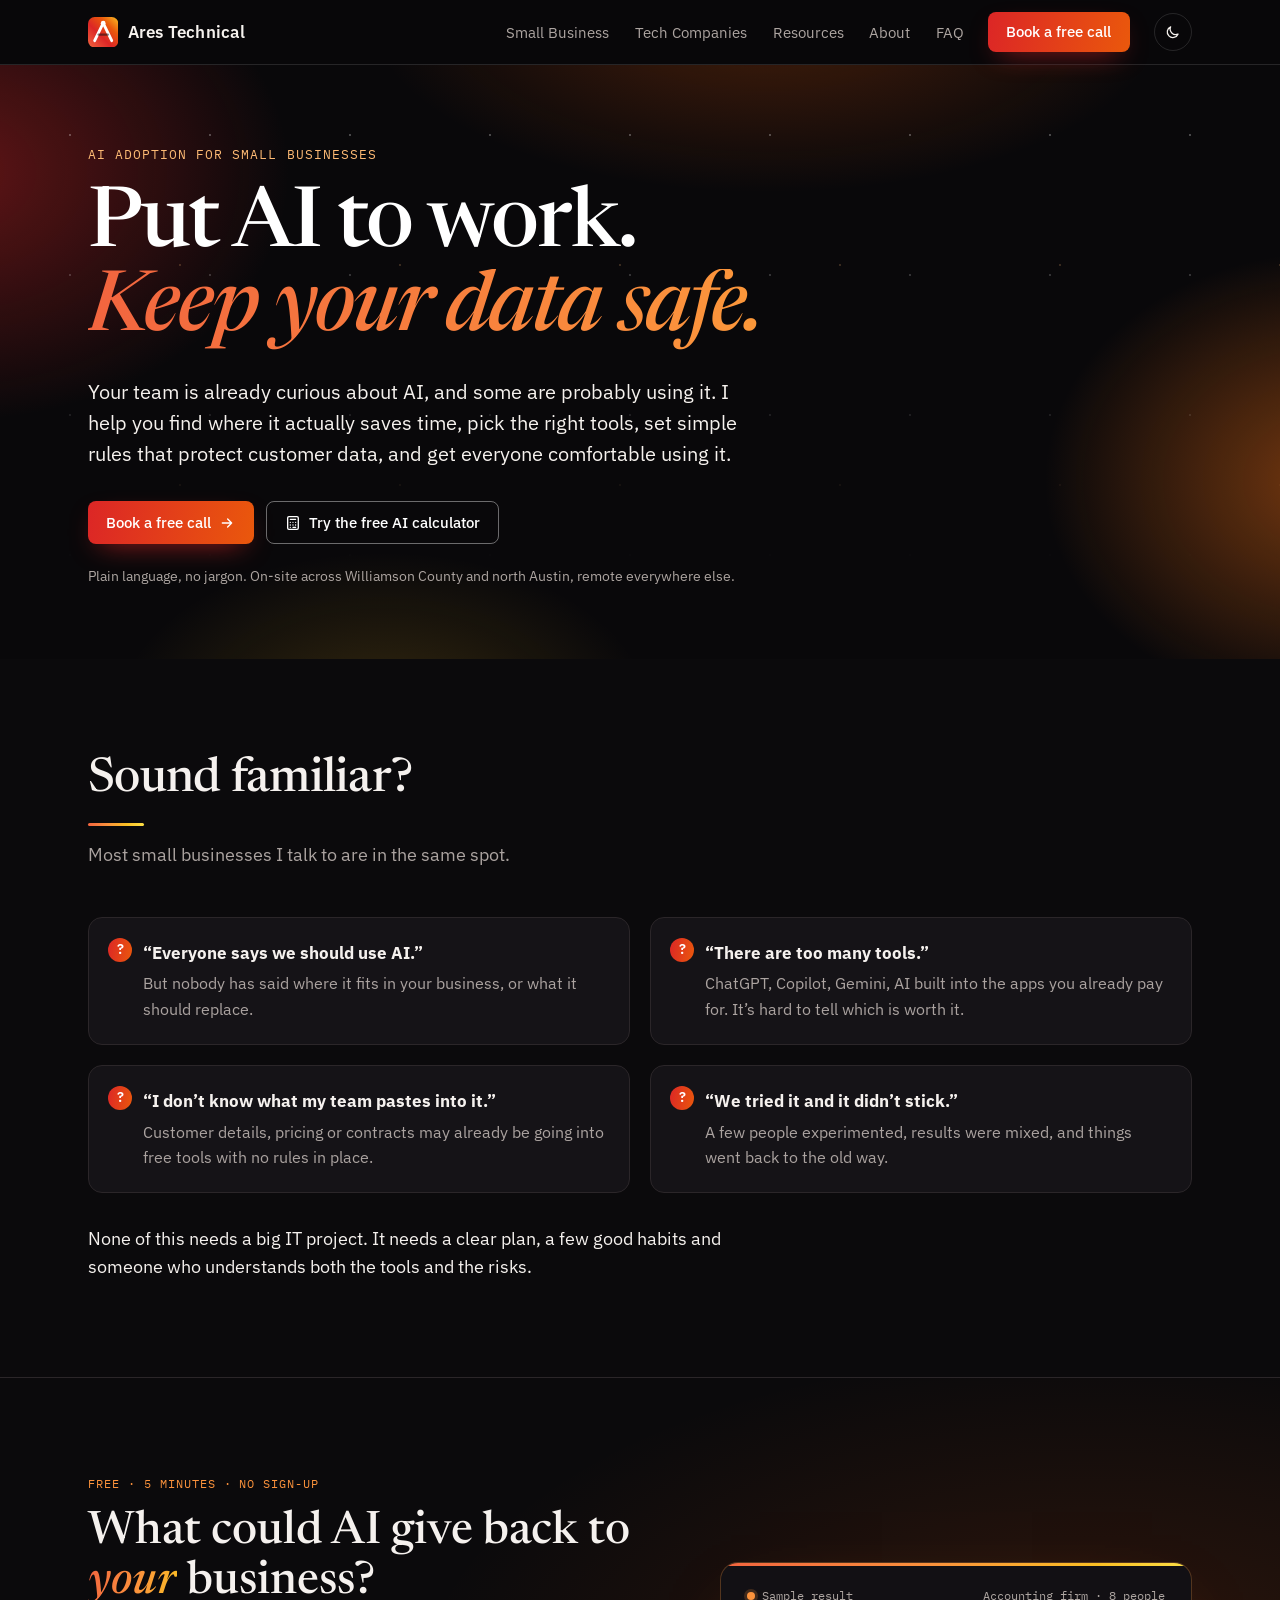
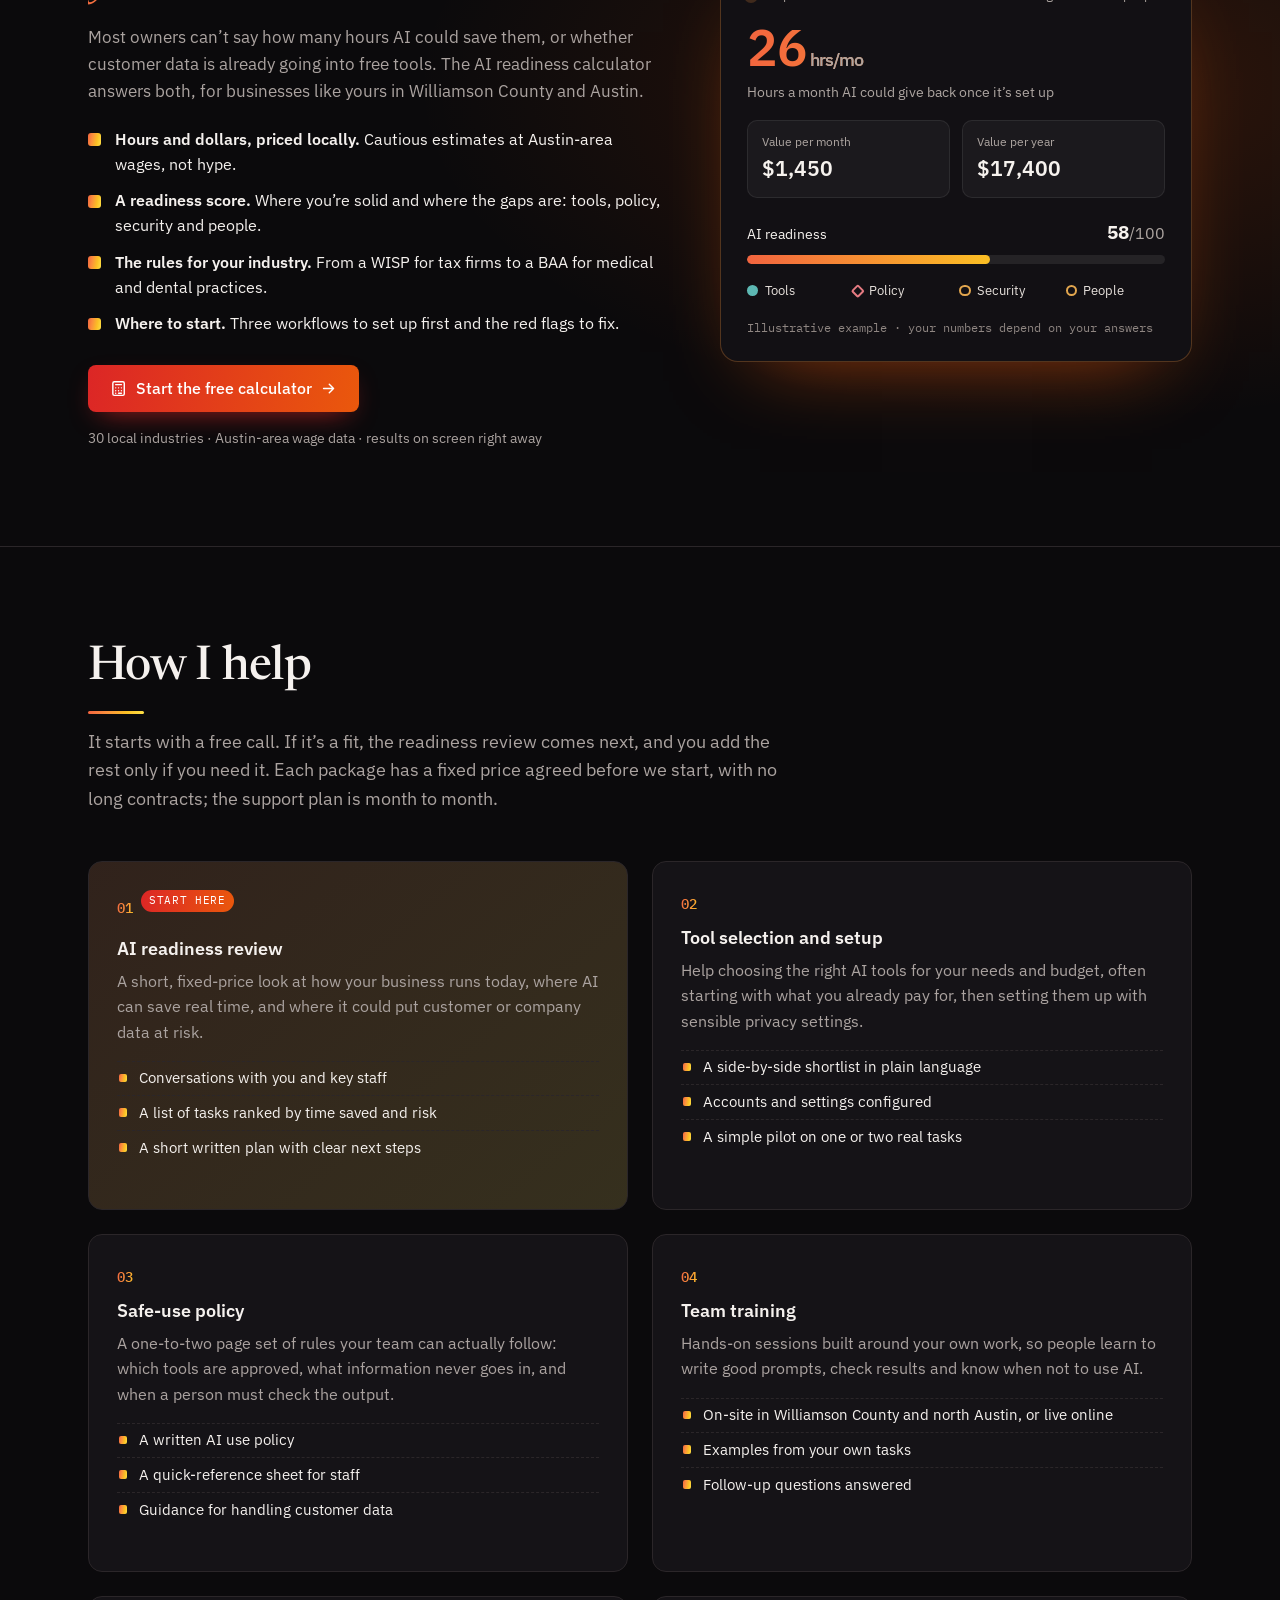
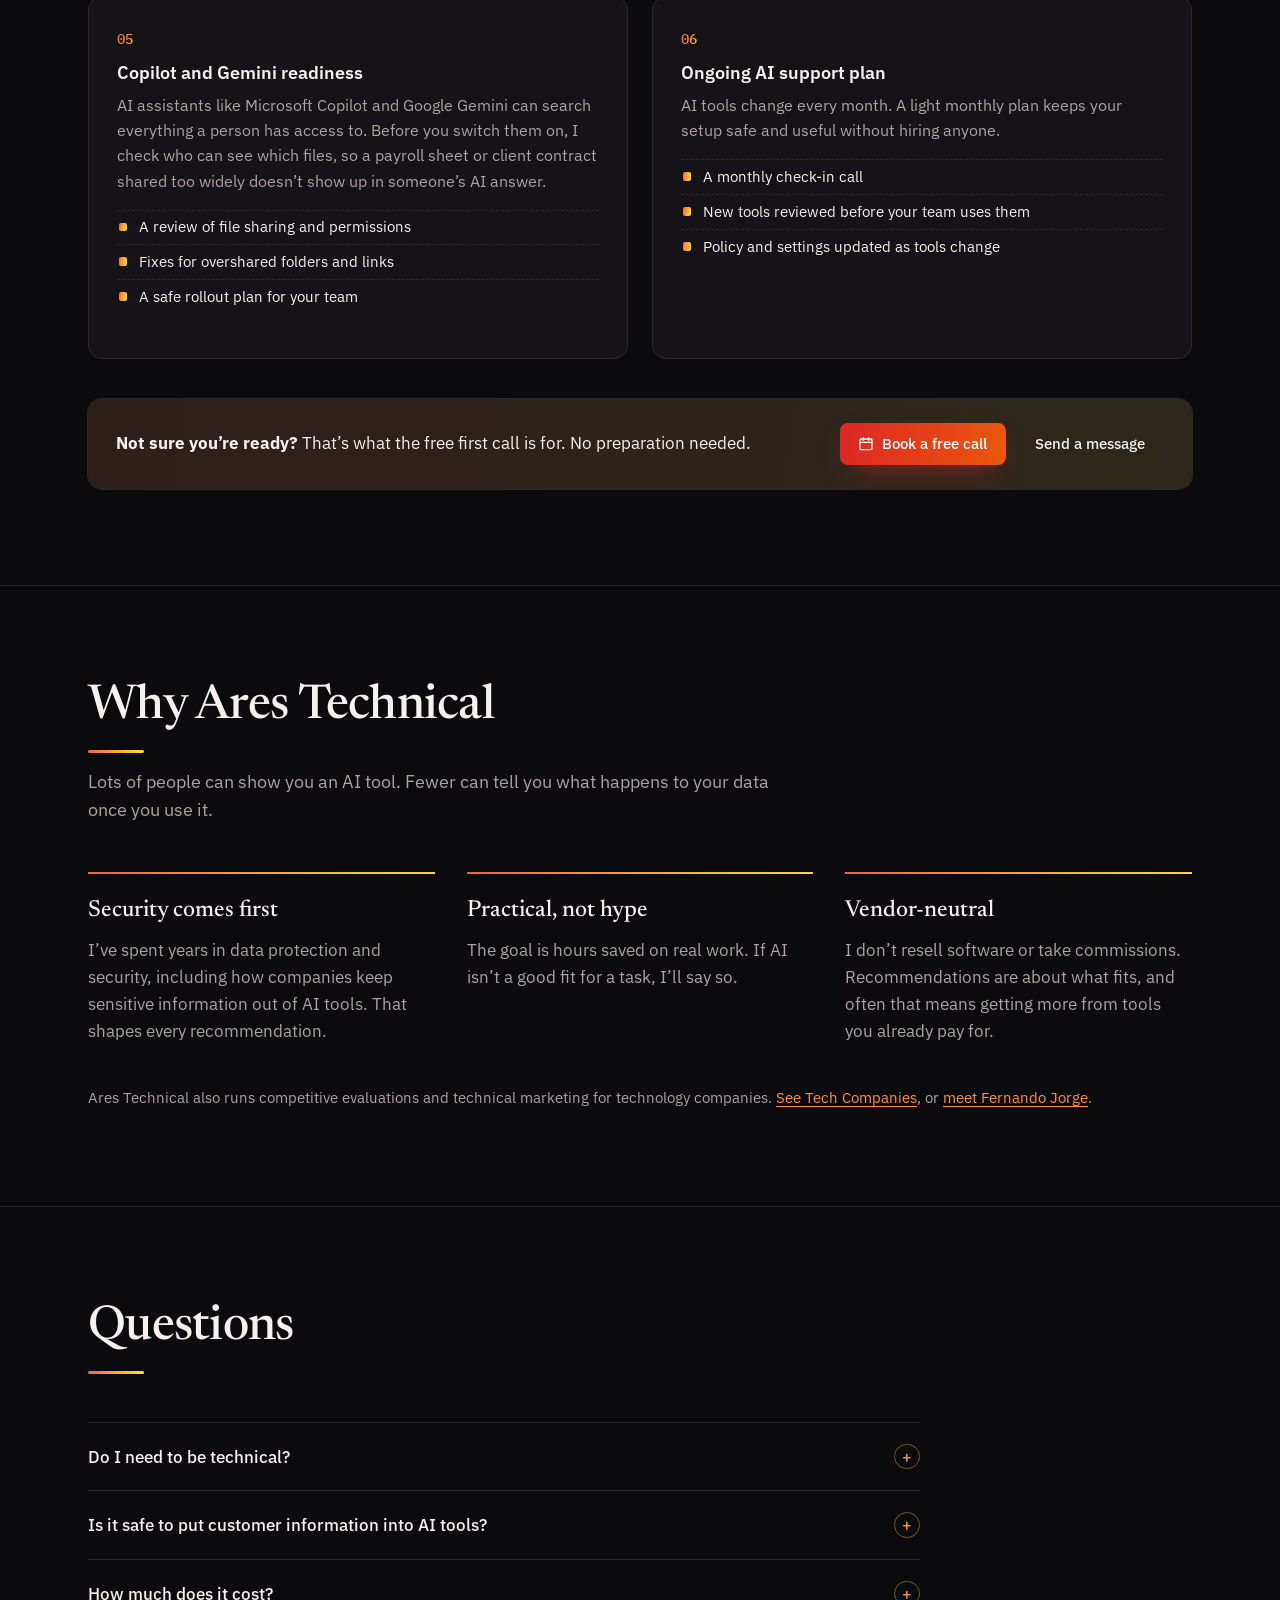
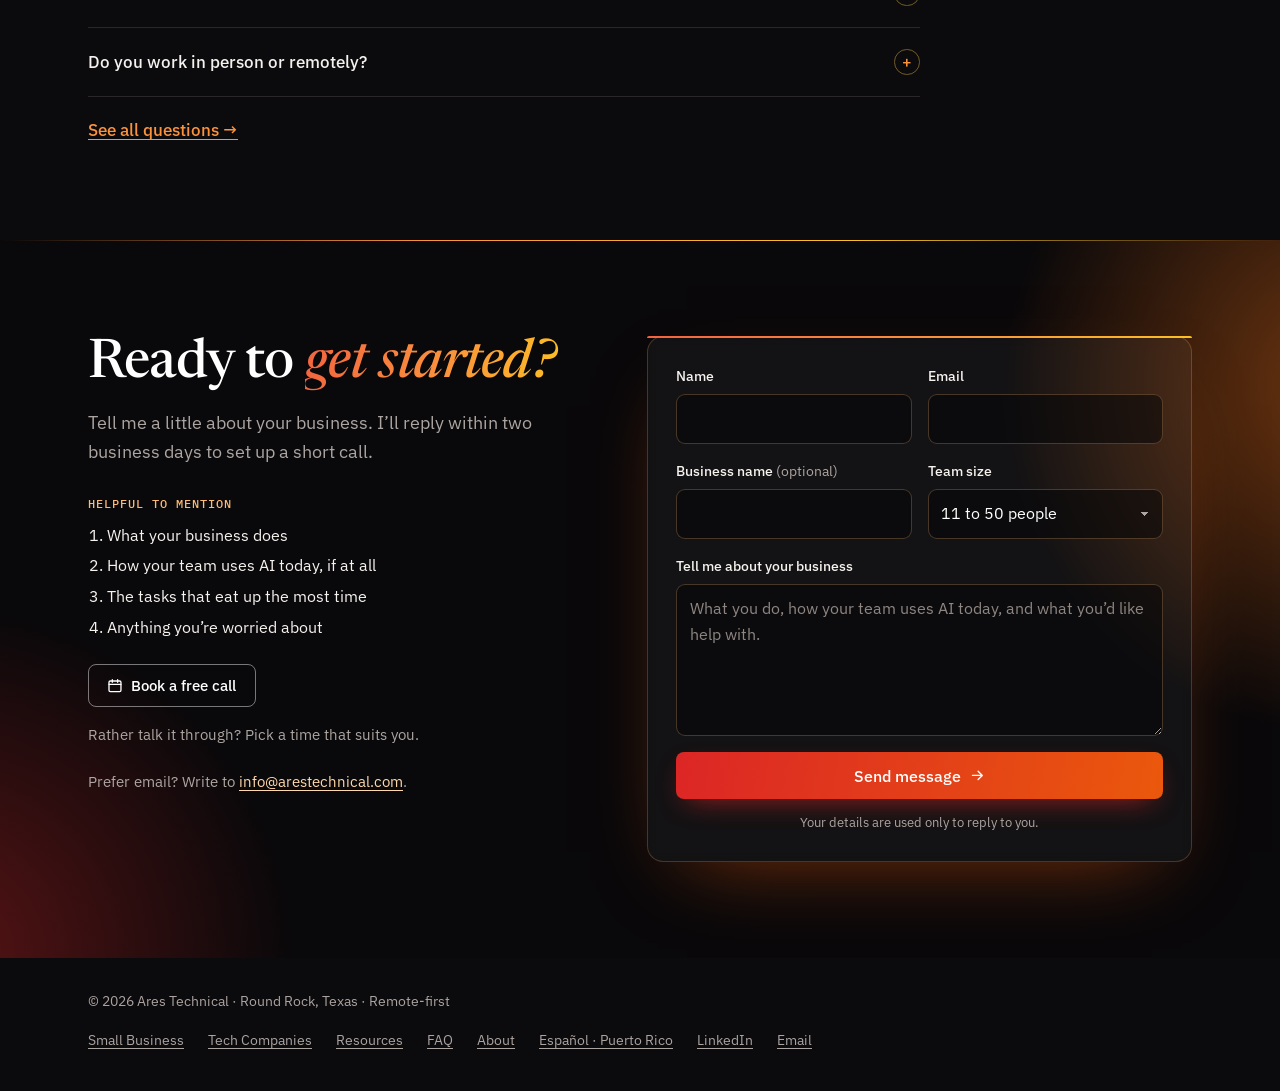
==== commit c5af02bc: "Add Puerto Rico team page, switch /pr/ to 'we', use info@ email sitewide - New /pr/equipo/ (Nuestro " ====
--- a/index.html
+++ b/index.html
@@ -21,7 +21,7 @@
 <link rel="preconnect" href="https://fonts.gstatic.com" crossorigin>
 <link href="https://fonts.googleapis.com/css2?family=Newsreader:ital,opsz,wght@0,6..72,400;0,6..72,500;1,6..72,400&family=IBM+Plex+Sans:wght@400;500;600&family=IBM+Plex+Mono:wght@400;500&display=swap" rel="stylesheet">
 <script type="application/ld+json">
-{"@context":"https://schema.org","@type":"Service","name":"AI adoption for small businesses","serviceType":"AI adoption consulting","url":"https://arestechnical.com/","areaServed":["Williamson County, Texas","US"],"provider":{"@type":"ProfessionalService","name":"Ares Technical","url":"https://arestechnical.com/","email":"fernando.jorge@arestechnical.com"}}
+{"@context":"https://schema.org","@type":"Service","name":"AI adoption for small businesses","serviceType":"AI adoption consulting","url":"https://arestechnical.com/","areaServed":["Williamson County, Texas","US"],"provider":{"@type":"ProfessionalService","name":"Ares Technical","url":"https://arestechnical.com/","email":"info@arestechnical.com"}}
 </script>
 <link rel="stylesheet" href="/assets/site.css?v=1">
 <style>
@@ -287,7 +287,7 @@
         </ol>
       </div>
       <div class="book-call"><a class="btn btn-book" href="https://calendly.com/fernando-jorge-arestechnical/30min" target="_blank" rel="noopener"><svg viewBox="0 0 24 24" fill="none" stroke="currentColor" stroke-width="2" stroke-linecap="round" stroke-linejoin="round" aria-hidden="true"><rect x="3" y="4.5" width="18" height="16" rx="2"/><path d="M3 9.5h18M8 2.5v4M16 2.5v4"/></svg>Book a free call</a><span>Rather talk it through? Pick a time that suits you.</span></div>
-      <p class="mail-alt">Prefer email? Write to <a href="mailto:fernando.jorge@arestechnical.com">fernando.jorge@arestechnical.com</a>.</p>
+      <p class="mail-alt">Prefer email? Write to <a href="mailto:info@arestechnical.com">info@arestechnical.com</a>.</p>
     </div>
 
     <div class="form-card">
@@ -335,7 +335,7 @@
       <div class="f-success" id="formSuccess" tabindex="-1" hidden>
         <svg viewBox="0 0 24 24" fill="none" stroke="currentColor" stroke-width="2" stroke-linecap="round" stroke-linejoin="round" aria-hidden="true"><circle cx="12" cy="12" r="10"/><path d="m8 12.5 2.5 2.5L16 9.5"/></svg>
         <h3>Thanks, your message is on its way.</h3>
-        <p>I’ll reply within two business days. If it’s urgent, email <a href="mailto:fernando.jorge@arestechnical.com">fernando.jorge@arestechnical.com</a>.</p>
+        <p>I’ll reply within two business days. If it’s urgent, email <a href="mailto:info@arestechnical.com">info@arestechnical.com</a>.</p>
       </div>
     </div>
   </div>
@@ -354,7 +354,7 @@
       <li><a href="/fernando/">About</a></li>
       <li><a href="/pr/" hreflang="es" lang="es">Español · Puerto Rico</a></li>
       <li><a href="https://www.linkedin.com/in/fernando-jorge" target="_blank" rel="noopener">LinkedIn</a></li>
-      <li><a href="mailto:fernando.jorge@arestechnical.com">Email</a></li>
+      <li><a href="mailto:info@arestechnical.com">Email</a></li>
     </ul>
   </div>
 </footer>
@@ -424,9 +424,9 @@
           if(res.ok){form.hidden=true; ok.hidden=false; ok.focus(); form.reset(); return}
           var errs=(res.d&&res.d.errors)||[], shown=false;
           errs.forEach(function(x){ if(x.field&&document.getElementById("e-"+x.field)){setErr(x.field,x.message);shown=true} });
-          formErr.textContent=shown?"Please fix the highlighted fields.":((errs[0]&&errs[0].message)||"Something went wrong sending your message. Please try again, or email fernando.jorge@arestechnical.com.");
+          formErr.textContent=shown?"Please fix the highlighted fields.":((errs[0]&&errs[0].message)||"Something went wrong sending your message. Please try again, or email info@arestechnical.com.");
         })
-        .catch(function(){formErr.textContent="Couldn’t reach the form service. Check your connection and try again, or email fernando.jorge@arestechnical.com."})
+        .catch(function(){formErr.textContent="Couldn’t reach the form service. Check your connection and try again, or email info@arestechnical.com."})
         .then(function(){btn.disabled=false; btn.innerHTML=btnHTML});
     });
   }
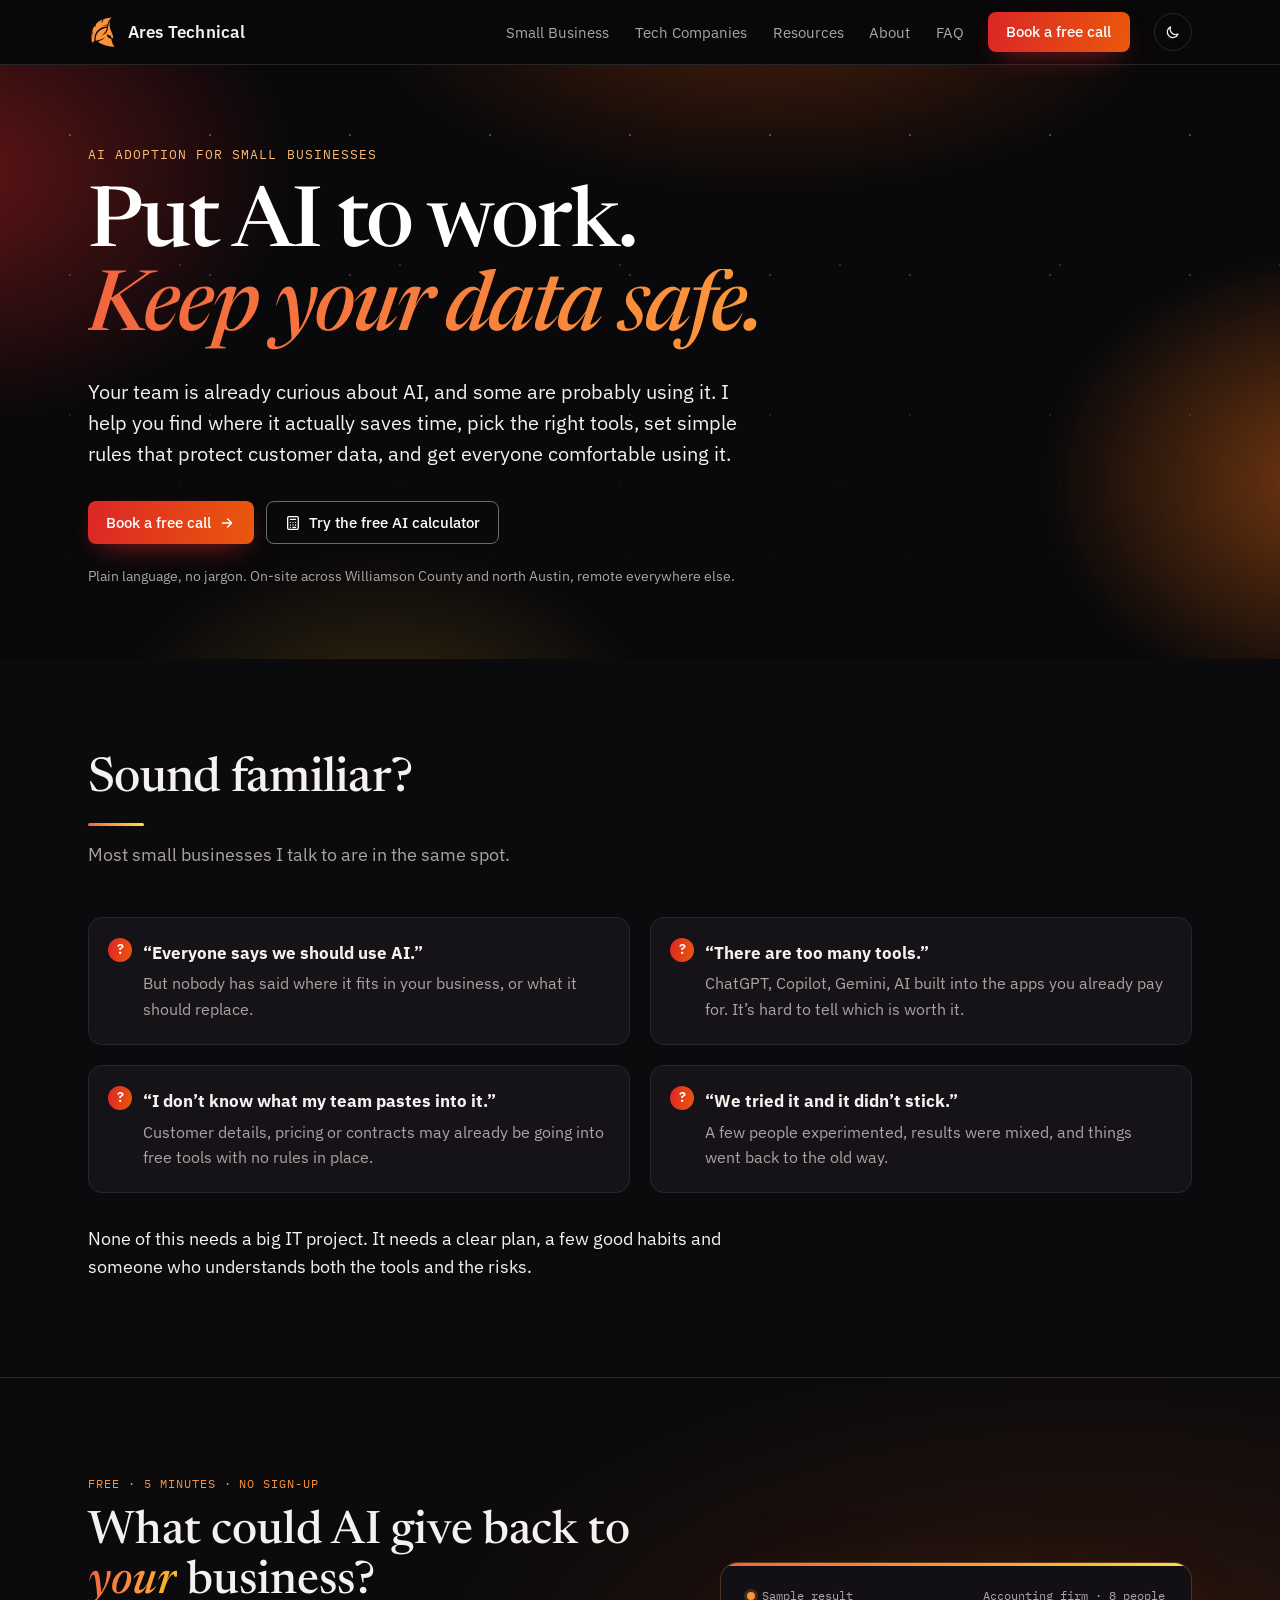
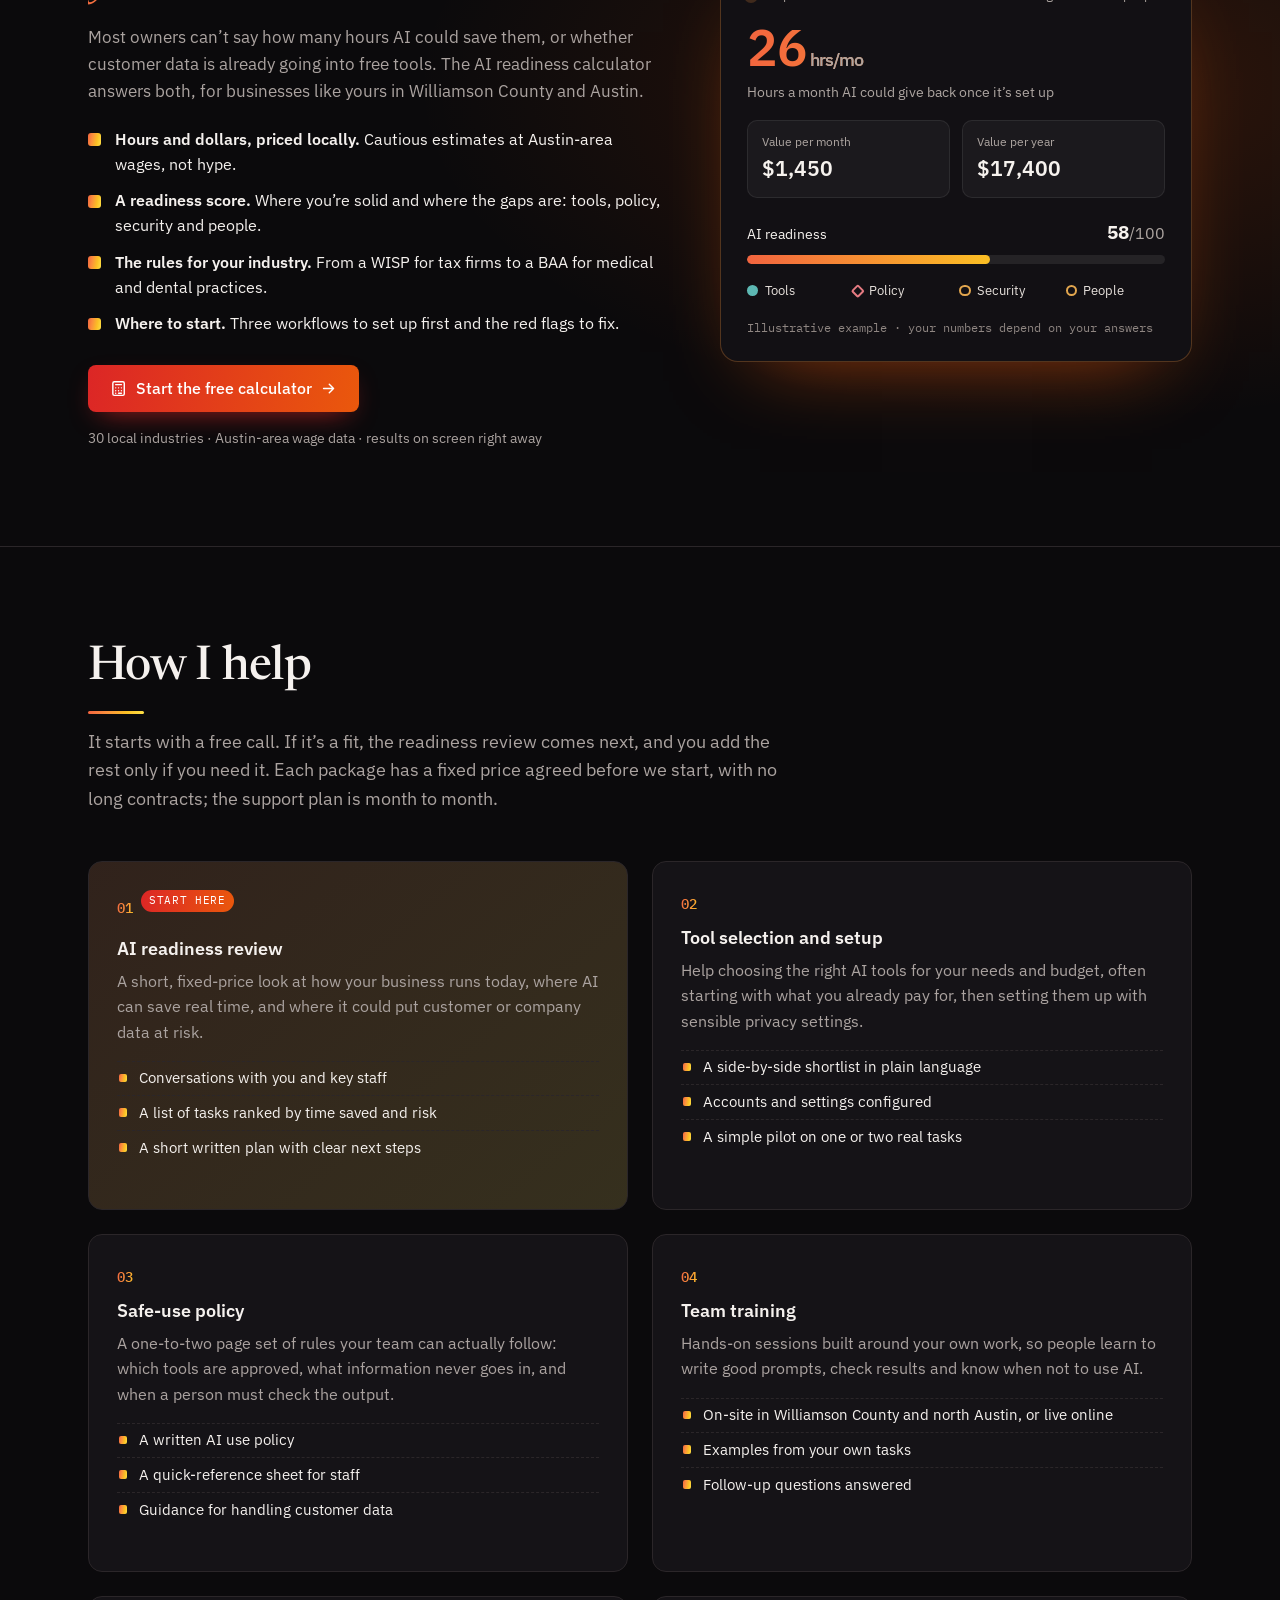
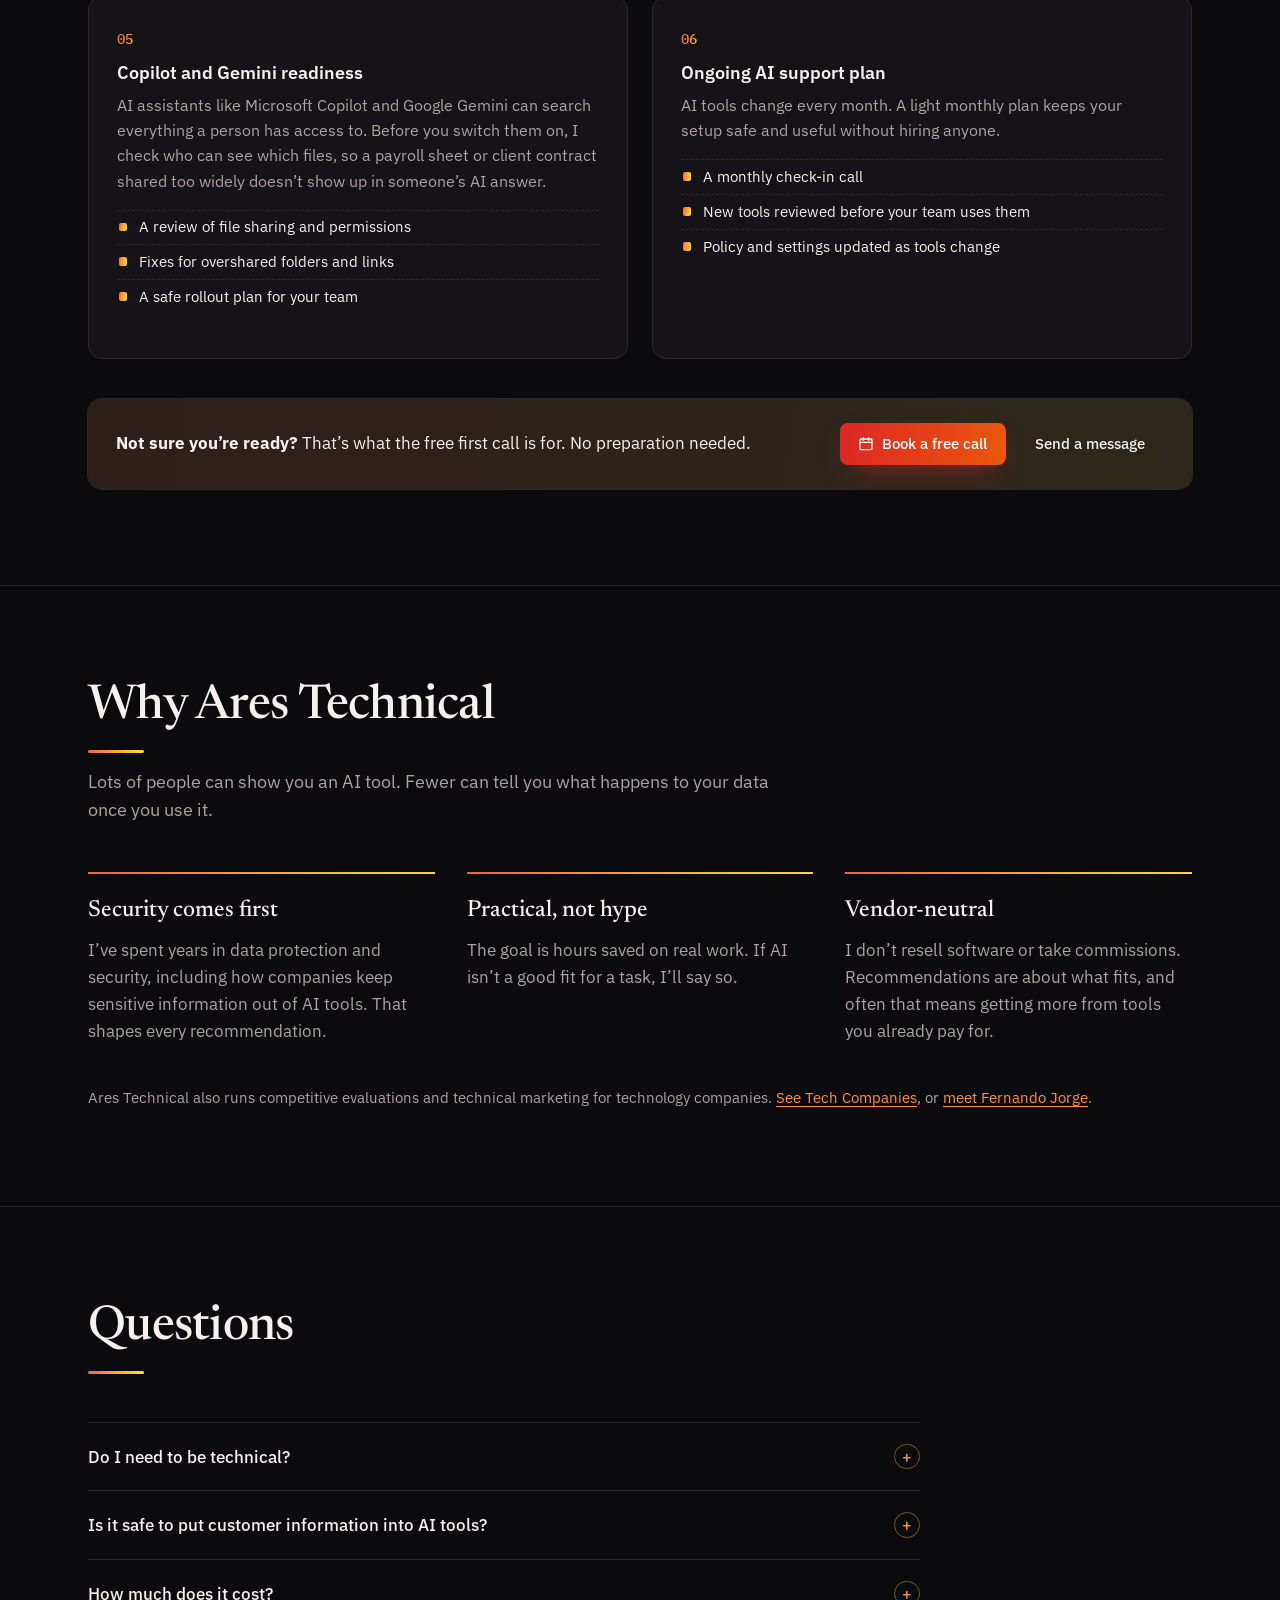
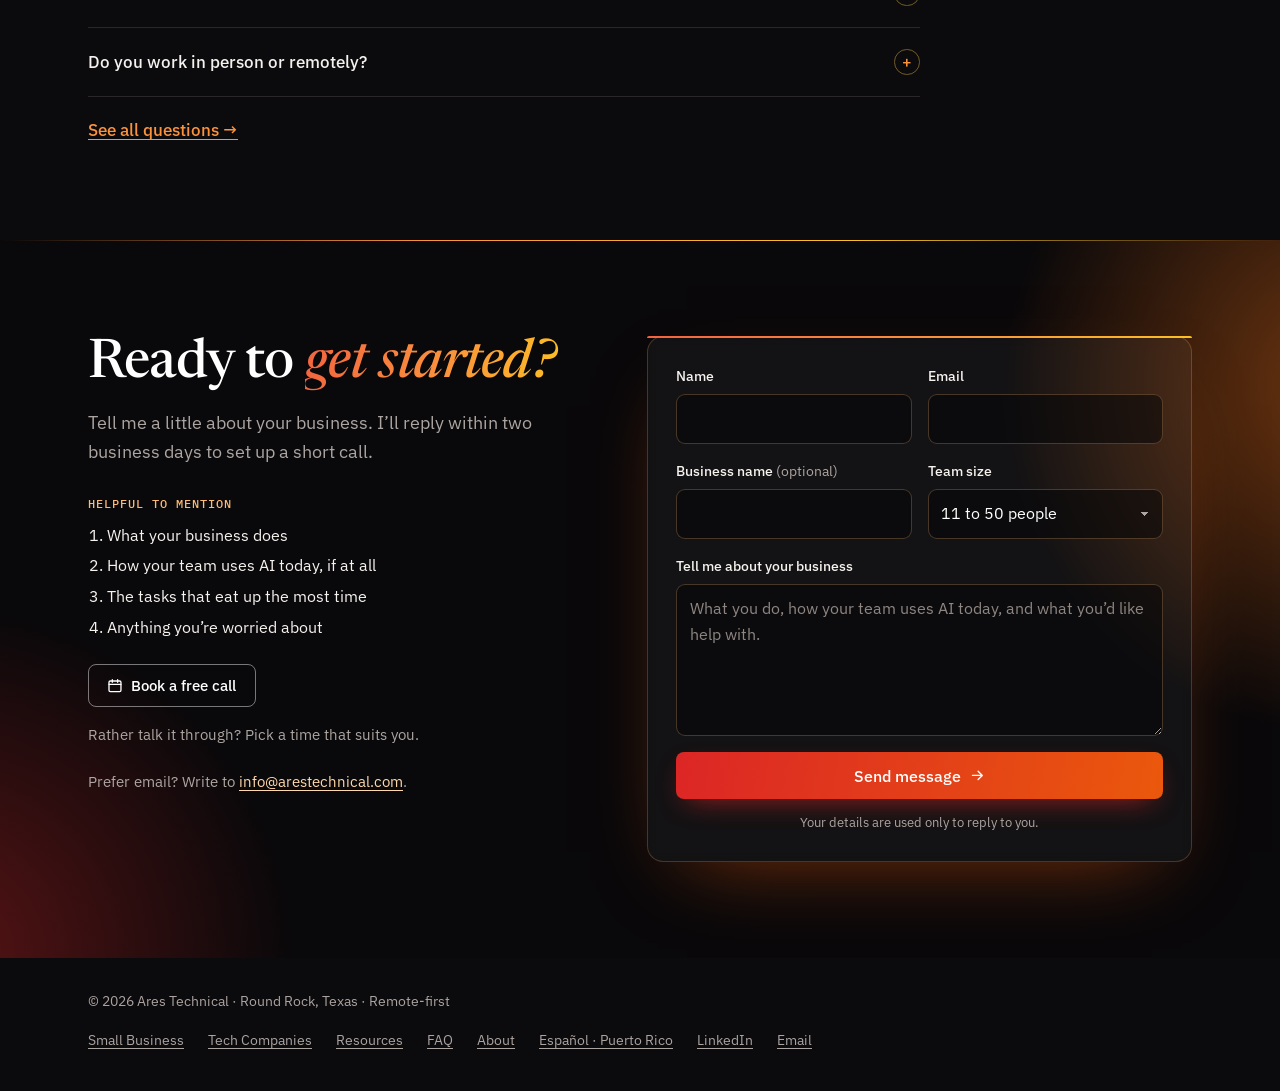
==== commit 71811e4d: "Brand: Spartan helmet logo replaces gradient A Header mark on all pages, favicon, apple-touch-icon, " ====
--- a/index.html
+++ b/index.html
@@ -9,7 +9,7 @@
 <link rel="canonical" href="https://arestechnical.com/">
 <link rel="alternate" hreflang="en-US" href="https://arestechnical.com/">
 <link rel="alternate" hreflang="es-PR" href="https://arestechnical.com/pr/">
-<link rel="icon" href="/favicon.svg" type="image/svg+xml">
+<link rel="icon" href="/favicon.svg" type="image/svg+xml"><link rel="apple-touch-icon" href="/apple-touch-icon.png">
 <meta property="og:type" content="website">
 <meta property="og:site_name" content="Ares Technical">
 <meta property="og:title" content="Ares Technical — Put AI to work. Keep your data safe.">
@@ -21,7 +21,7 @@
 <link rel="preconnect" href="https://fonts.gstatic.com" crossorigin>
 <link href="https://fonts.googleapis.com/css2?family=Newsreader:ital,opsz,wght@0,6..72,400;0,6..72,500;1,6..72,400&family=IBM+Plex+Sans:wght@400;500;600&family=IBM+Plex+Mono:wght@400;500&display=swap" rel="stylesheet">
 <script type="application/ld+json">
-{"@context":"https://schema.org","@type":"Service","name":"AI adoption for small businesses","serviceType":"AI adoption consulting","url":"https://arestechnical.com/","areaServed":["Williamson County, Texas","US"],"provider":{"@type":"ProfessionalService","name":"Ares Technical","url":"https://arestechnical.com/","email":"info@arestechnical.com"}}
+{"@context":"https://schema.org","@type":"Service","name":"AI adoption for small businesses","serviceType":"AI adoption consulting","url":"https://arestechnical.com/","areaServed":["Williamson County, Texas","US"],"provider":{"@type":"ProfessionalService","logo":"https://arestechnical.com/assets/brand/ares-helmet-512.png","name":"Ares Technical","url":"https://arestechnical.com/","email":"info@arestechnical.com"}}
 </script>
 <link rel="stylesheet" href="/assets/site.css?v=1">
 <style>
@@ -110,7 +110,7 @@
 <header class="site">
   <div class="wrap">
     <a class="brand" href="/" aria-label="Ares Technical, home">
-      <svg viewBox="0 0 64 64" aria-hidden="true"><defs><linearGradient id="lg" x1="0" y1="1" x2="1" y2="0"><stop offset="0" stop-color="#F2643F"/><stop offset=".4" stop-color="#DC2626"/><stop offset=".7" stop-color="#EA580C"/><stop offset="1" stop-color="#FBBF24"/></linearGradient></defs><rect width="64" height="64" rx="14" fill="url(#lg)"/><path d="M14 50 32 13l18 37" fill="none" stroke="#FFFFFF" stroke-width="6" stroke-linejoin="round" stroke-linecap="round"/><path d="M22.5 37h19" stroke="#1A0D12" stroke-opacity=".55" stroke-width="5" stroke-linecap="round"/><circle cx="32" cy="13" r="5" fill="#FFFFFF"/></svg>
+      <svg viewBox="24 26 174 210" aria-hidden="true"><path fill="#FB923C" d="M190.05373,232.22569c-38.69679-1.77901-85.65598-11.48381-115.0988-35.66835 c17.7553-7.26927,33.64081-15.70074,48.43978-27.26381c-7.61177,2.49298-13.9633,5.43839-20.97958,8.36829 c-13.78454,5.75626-27.86847,9.72964-42.62123,12.2838c-6.36628-40.32397,20.77831-78.47913,59.70861-87.05015 c6.15701-1.35555,11.75313-2.3353,17.24075-1.28734c-6.60068,26.11547-17.07929,39.62914-39.51367,53.1932 c10.62619-3.05455,20.36779-8.10307,28.81535-15.39772c25.76861-22.25175,12.63889-58.99164,31.82574-84.36465 c-4.86778,22.35002-2.64728,43.52696,6.53474,63.65442l9.37596,23.53486c3.98619,10.00583,5.8629,20.08717,7.23099,31.19537 c-5.10312-1.70947-9.09077-3.40735-14.05981-4.65944l-3.3217-12.40889c-0.41736-1.55908-4.16606-2.38821-5.62183-2.06125 c-3.38739,0.76079-4.4037-1.71819-6.54984-2.61589l-17.14835-7.17307c3.41776,17.46814,14.07063,29.43126,32.35899,32.14139 C170.47723,196.5249,175.72119,216.81497,190.05373,232.22569z M126.0826,212.51891 c0.19595,3.00414,2.48534,2.41803,4.21452,3.12833c15.00339,6.16302,30.54568,9.78931,46.71219,9.95749 c-8.48077-11.66739-14.95459-23.20631-18.10243-36.62888c-0.43842-1.86938,0.73158-4.04985-2.02188-4.95168 c1.33734,13.12807,4.27676,25.8719,11.16353,37.02191C154.73412,220.39615,139.87511,217.168,126.0826,212.51891z M36.93874,168.06996l0.39012-17.83859c0.0876-4.00565,1.00231-7.54016,2.62286-11.48424 c2.0474,1.60234,2.12848,4.21394,5.04054,4.44205c-3.87282-6.02692-7.34338-11.923-9.9669-19.1961 c3.87796-15.26764,10.56954-29.30566,19.99451-41.65127c2.01585,6.32501,4.05193,11.75084,6.99636,17.20699 c-0.4136-8.23543-3.12237-15.82978-1.4477-23.68141c11.63688-14.11447,26.51136-23.98346,43.66889-31.94493 c0.96149,2.82162,0.72519,5.38645,0.14361,8.12138c-6.48997,4.99878-13.88375,8.15697-19.31773,14.61973 c6.69287-3.72936,11.64832-8.68753,19.53332-11.38976l2.03757,13.3707c1.27792-9.75041,2.60239-18.46772,6.11794-27.78623 c10.12741-4.24632,20.92062-6.65197,32.03397-8.36202c8.13722-1.27642,15.6815-2.7947,24.41966-2.71923 c-14.1516,12.90162-23.9364,28.87504-28.39496,47.70346c-14.91345,1.60735-28.36908,6.29581-41.41745,13.31133 c-2.36818,1.27327-5.46661,1.72504-6.17988,4.96204c14.17753-8.87474,29.99248-12.96122,46.46317-13.34338 c-1.01979,3.33801-0.93916,6.10391-1.17871,9.74004c-45.86707,0.29337-83.73877,32.29144-87.96905,78.13308 c-0.62438,6.7661-0.25181,13.02094-0.33815,19.89554c-0.7036,2.55115-4.18911,4.12608-5.95784,5.77713l-9.69847,9.05327 c-5.35534-23.68015-6.21622-48.22421-1.55536-72.88571c3.66554,1.55774,3.84235,4.69766,3.32884,8.08817 C35.06784,148.39973,34.47336,158.99934,36.93874,168.06996z M37.74517,170.17203l-0.02736,0.6516v0.67438l0.02736,0.65161 l0.02735-0.65161v-0.67438L37.74517,170.17203z M126.0826,212.51891c13.7925,4.64909,28.65151,7.87724,41.96592,8.52718 c-6.88676-11.15001-9.82619-23.89384-11.16353-37.02191c2.75346,0.90182,1.58347,3.08229,2.02188,4.95168 c3.14784,13.42256,9.62166,24.96149,18.10243,36.62888c-16.1665-0.16818-31.7088-3.79446-46.71219-9.95749 C128.56795,214.93694,126.27856,215.52304,126.0826,212.51891z"/></svg>
       <span>Ares Technical</span>
     </a>
     <nav class="site" id="siteNav" aria-label="Main">
